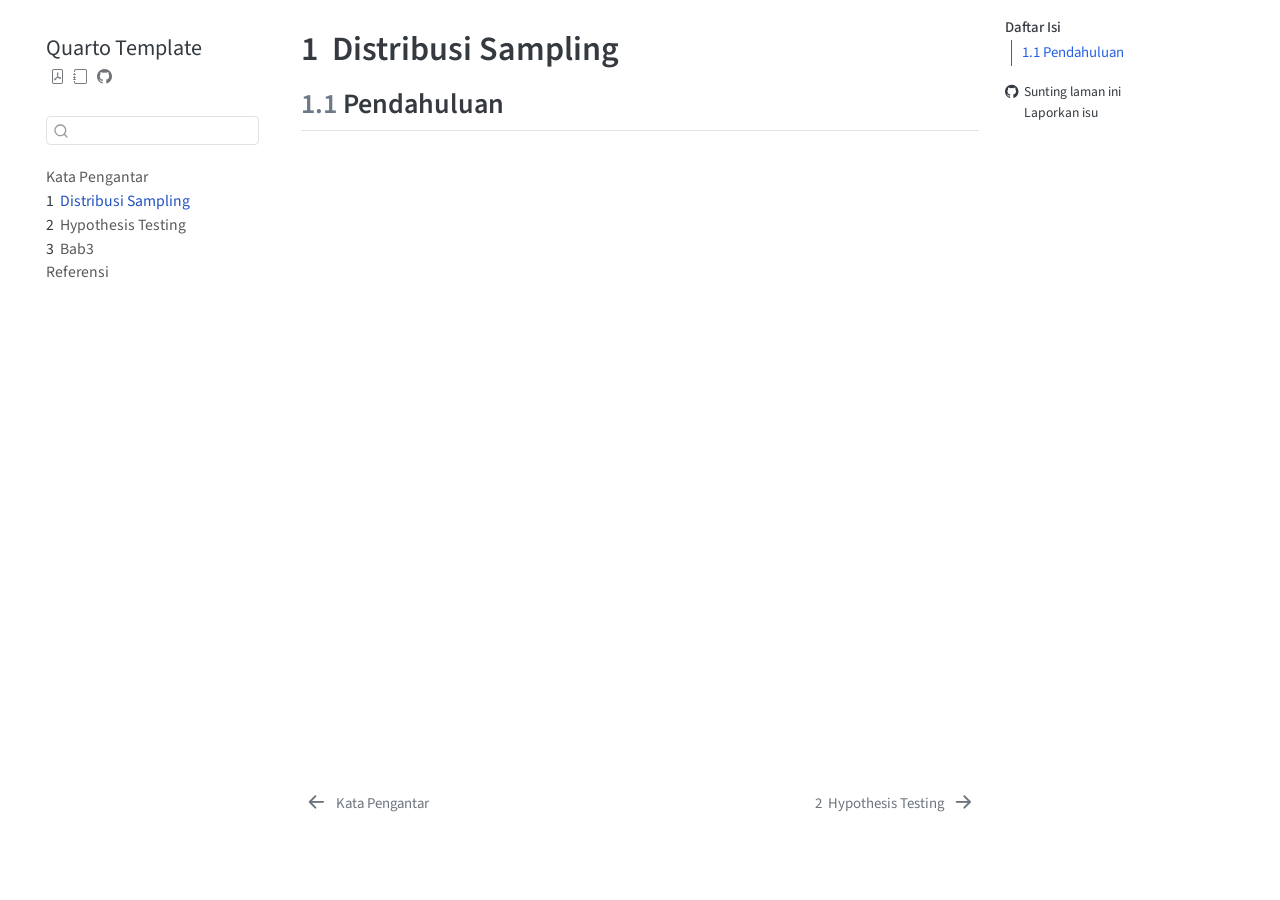
==== docs/chapters/bab-1.html @ 55f63f64 "Update book content" ====
<!DOCTYPE html>
<html xmlns="http://www.w3.org/1999/xhtml" lang="id" xml:lang="id"><head>

<meta charset="utf-8">
<meta name="generator" content="quarto-1.11.9">

<meta name="viewport" content="width=device-width, initial-scale=1.0, user-scalable=yes">

<meta name="description" content="Deskripsi singkat tentang buku">

<title>1&nbsp; Distribusi Sampling – Quarto Template</title>
<style>
/* Default styles provided by pandoc.
** See https://pandoc.org/MANUAL.html#variables-for-html for config info.
*/
span.smallcaps{font-variant: small-caps;}
div.columns{display: flex; gap: 1.5em;}
div.column{flex: auto;}
@media screen {
div.columns{gap: min(4vw, 1.5em);}
div.column{overflow-x: auto;}
}
div.hanging-indent{margin-left: 1.5em; text-indent: -1.5em;}
ul.task-list{list-style: none;}
ul.task-list li input[type="checkbox"] {
  width: 0.8em;
  margin: 0 0.8em 0.2em -1em; /* quarto-specific, see https://github.com/quarto-dev/quarto-cli/issues/4556 */ 
  vertical-align: middle;
}
</style>


<script src="../site_libs/quarto-nav/quarto-nav.js"></script>
<script src="../site_libs/quarto-nav/headroom.min.js"></script>
<script src="../site_libs/clipboard/clipboard.min.js"></script>
<script src="../site_libs/quarto-search/autocomplete.umd.js"></script>
<script src="../site_libs/quarto-search/fuse.min.js"></script>
<script src="../site_libs/quarto-search/quarto-search.js"></script>
<meta name="quarto:offset" content="../">
<link href="../chapters/bab-2.html" rel="next">
<link href="../index.html" rel="prev">
<script src="../site_libs/quarto-html/quarto.js" type="module"></script>
<script src="../site_libs/quarto-html/tabsets/tabsets.js" type="module"></script>
<script src="../site_libs/quarto-html/scrollable-regions/scrollable-regions.js" type="module"></script>
<script src="../site_libs/quarto-html/popper.min.js"></script>
<script src="../site_libs/quarto-html/tippy.umd.min.js"></script>
<script src="../site_libs/quarto-html/anchor.min.js"></script>
<link href="../site_libs/quarto-html/tippy.css" rel="stylesheet">
<link href="../site_libs/quarto-html/quarto-syntax-highlighting-63b5708e65d6cd79cd7618c58d0c21e7.css" rel="stylesheet" id="quarto-text-highlighting-styles">
<script src="../site_libs/bootstrap/bootstrap.min.js"></script>
<link href="../site_libs/bootstrap/bootstrap-icons.css" rel="stylesheet">
<link href="../site_libs/bootstrap/bootstrap-8575377b15774f46c10fa1d7752ca172.min.css" rel="stylesheet" append-hash="true" id="quarto-bootstrap" data-mode="light">
<script id="quarto-search-options" type="application/json">{
  "location": "sidebar",
  "copy-button": false,
  "collapse-after": 3,
  "panel-placement": "start",
  "type": "textbox",
  "limit": 50,
  "keyboard-shortcut": [
    "f",
    "/",
    "s"
  ],
  "show-item-context": false,
  "language": {
    "search-no-results-text": "Tidak ada hasil",
    "search-matching-documents-text": "dokumen cocok",
    "search-copy-link-title": "Salin tautan untuk mencari",
    "search-hide-matches-text": "Sembunyikan kecocokan lainnya",
    "search-more-match-text": "kecocokan lainnya di dokumen ini",
    "search-more-matches-text": "kecocokan lainnya di dokumen ini",
    "search-clear-button-title": "Hapus",
    "search-text-placeholder": "",
    "search-detached-cancel-button-title": "Batal",
    "search-submit-button-title": "Kirim",
    "search-label": "Mencari"
  }
}</script>
<style>html{ scroll-behavior: smooth; }</style>
<meta name="author" content="Bakti Siregar, M.Sc.">


<link rel="stylesheet" href="../assets/style.css">
</head>

<body class="nav-sidebar floating quarto-light"><a id="quarto-skip-link" class="visually-hidden-focusable" href="#quarto-document-content">Skip to main content</a>

<div id="quarto-search-results"></div>
  <header id="quarto-header" class="headroom fixed-top">
  <nav class="quarto-secondary-nav" aria-label="Bilah alat">
    <div class="container-fluid d-flex">
      <button type="button" class="quarto-btn-toggle btn" data-bs-toggle="collapse" role="button" data-bs-target=".quarto-sidebar-collapse-item" aria-controls="quarto-sidebar" aria-expanded="false" aria-label="Alihkan bilah sisi" onclick="if (window.quartoToggleHeadroom) { window.quartoToggleHeadroom(); }">
        <i class="bi bi-layout-text-sidebar-reverse"></i>
      </button>
        <nav class="quarto-page-breadcrumbs" aria-label="Jalur"><ol class="breadcrumb"><li class="breadcrumb-item"><a href="../chapters/bab-1.html"><span class="chapter-number">1</span>&nbsp; <span class="chapter-title">Distribusi Sampling</span></a></li></ol></nav>
        <a class="flex-grow-1" data-bs-toggle="collapse" data-bs-target=".quarto-sidebar-collapse-item" onclick="if (window.quartoToggleHeadroom) { window.quartoToggleHeadroom(); }">      
        </a>
      <button type="button" class="btn quarto-search-button" aria-label="Mencari" onclick="window.quartoOpenSearch();">
        <i class="bi bi-search"></i>
      </button>
    </div>
  </nav>
</header>
<!-- content -->
<div id="quarto-content" class="quarto-container page-columns page-rows-contents page-layout-article">
<!-- sidebar -->
  <nav id="quarto-sidebar" class="sidebar collapse collapse-horizontal quarto-sidebar-collapse-item sidebar-navigation floating overflow-auto" aria-label="Situs web">
    <div class="pt-lg-2 mt-2 text-left sidebar-header">
    <div class="sidebar-title mb-0 py-0">
      <a href="../">Quarto Template</a> 
        <div class="sidebar-tools-main tools-wide">
    <a href="../Quarto-Template.pdf" title="Pratinjau PDF" class="quarto-navigation-tool px-1" aria-label="Pratinjau PDF"><i class="bi bi-file-pdf"></i></a>
    <a href="../epub-reader.html" title="Pratinjau EPUB" class="quarto-navigation-tool px-1" aria-label="Pratinjau EPUB"><i class="bi bi-journal"></i></a>
    <a href="https://github.com/pakardata1/ebook-template-quarto.git" title="Kode Sumber" class="quarto-navigation-tool px-1" aria-label="Kode Sumber"><i class="bi bi-github"></i></a>
</div>
    </div>
      </div>
        <div class="mt-2 flex-shrink-0 align-items-center">
        <div class="sidebar-search">
        <div id="quarto-search" class="" title="Mencari"></div>
        </div>
        </div>
    <div class="sidebar-menu-container"> 
    <ul class="list-unstyled mt-1">
        <li class="sidebar-item">
  <div class="sidebar-item-container"> 
  <a href="../index.html" class="sidebar-item-text sidebar-link">
 <span class="menu-text">Kata Pengantar</span></a>
  </div>
</li>
        <li class="sidebar-item">
  <div class="sidebar-item-container"> 
  <a href="../chapters/bab-1.html" class="sidebar-item-text sidebar-link active">
 <span class="menu-text"><span class="chapter-number">1</span>&nbsp; <span class="chapter-title">Distribusi Sampling</span></span></a>
  </div>
</li>
        <li class="sidebar-item">
  <div class="sidebar-item-container"> 
  <a href="../chapters/bab-2.html" class="sidebar-item-text sidebar-link">
 <span class="menu-text"><span class="chapter-number">2</span>&nbsp; <span class="chapter-title">Hypothesis Testing</span></span></a>
  </div>
</li>
        <li class="sidebar-item">
  <div class="sidebar-item-container"> 
  <a href="../chapters/bab-3.html" class="sidebar-item-text sidebar-link">
 <span class="menu-text"><span class="chapter-number">3</span>&nbsp; <span class="chapter-title">Bab3</span></span></a>
  </div>
</li>
        <li class="sidebar-item">
  <div class="sidebar-item-container"> 
  <a href="../references/referensi.html" class="sidebar-item-text sidebar-link">
 <span class="menu-text">Referensi</span></a>
  </div>
</li>
    </ul>
    </div>
</nav>
<div id="quarto-sidebar-glass" class="quarto-sidebar-collapse-item" data-bs-toggle="collapse" data-bs-target=".quarto-sidebar-collapse-item"></div>
<!-- margin-sidebar -->
    <div id="quarto-margin-sidebar" class="sidebar margin-sidebar">
        <nav id="TOC" role="doc-toc" aria-labelledby="toc-title" class="toc-active">
    <h2 id="toc-title">Daftar Isi</h2>
   
  <ul>
  <li><a href="#pendahuluan" id="toc-pendahuluan" class="nav-link active" data-scroll-target="#pendahuluan"><span class="header-section-number">1.1</span> Pendahuluan</a></li>
  </ul>
<div class="toc-actions"><ul><li><a href="https://github.com/pakardata1/ebook-template-quarto.git/edit/main/chapters/bab-1.qmd" class="toc-action"><i class="bi bi-github"></i>Sunting laman ini</a></li><li><a href="https://github.com/pakardata1/ebook-template-quarto.git/issues/new" class="toc-action"><i class="bi empty"></i>Laporkan isu</a></li></ul></div></nav>
    </div>
<!-- main -->
<main class="content" id="quarto-document-content" tabindex="-1">

<header id="title-block-header" class="quarto-title-block default">
<div class="quarto-title">
<h1 class="title"><span class="chapter-number">1</span>&nbsp; <span class="chapter-title">Distribusi Sampling</span></h1>
</div>



<div class="quarto-title-meta">

    
  
    
  </div>
  


</header>


<section id="pendahuluan" class="level2" data-number="1.1">
<h2 data-number="1.1" class="anchored" data-anchor-id="pendahuluan"><span class="header-section-number">1.1</span> Pendahuluan</h2>


</section>

</main> <!-- /main -->
<script>

document.querySelectorAll('a[href^="http://"], a[href^="https://"]').forEach((link) => {

  if (link.classList.contains("quarto-navigation-tool")) {

    return;

  }



  window.tippy(link, {

    content: link.href,

    placement: "top",

    maxWidth: 480,

  });

});

</script>

<script id="quarto-html-after-body" type="application/javascript">
  window.document.addEventListener("DOMContentLoaded", function (event) {
    const icon = "";
    const anchorJS = new window.AnchorJS();
    anchorJS.options = {
      placement: 'right',
      icon: icon
    };
    anchorJS.add('.anchored');
    const isCodeAnnotation = (el) => {
      for (const clz of el.classList) {
        if (clz.startsWith('code-annotation-')) {                     
          return true;
        }
      }
      return false;
    }
    const onCopySuccess = function(e) {
      // button target
      const button = e.trigger;
      // don't keep focus
      button.blur();
      // flash "checked"
      button.classList.add('code-copy-button-checked');
      var currentTitle = button.getAttribute("title");
      button.setAttribute("title", "Disalin!");
      let tooltip;
      if (window.bootstrap) {
        button.setAttribute("data-bs-toggle", "tooltip");
        button.setAttribute("data-bs-placement", "left");
        button.setAttribute("data-bs-title", "Disalin!");
        tooltip = new bootstrap.Tooltip(button, 
          { trigger: "manual", 
            customClass: "code-copy-button-tooltip",
            offset: [0, -8]});
        tooltip.show();    
      }
      setTimeout(function() {
        if (tooltip) {
          tooltip.hide();
          button.removeAttribute("data-bs-title");
          button.removeAttribute("data-bs-toggle");
          button.removeAttribute("data-bs-placement");
        }
        button.setAttribute("title", currentTitle);
        button.classList.remove('code-copy-button-checked');
      }, 1000);
      // clear code selection
      e.clearSelection();
    }
    const getTextToCopy = function(trigger) {
      const outerScaffold = trigger.parentElement.cloneNode(true);
      const codeEl = outerScaffold.querySelector('code');
      for (const childEl of codeEl.children) {
        if (isCodeAnnotation(childEl)) {
          childEl.remove();
        }
      }
      return codeEl.innerText;
    }
    const clipboard = new window.ClipboardJS('.code-copy-button:not([data-in-quarto-modal])', {
      text: getTextToCopy
    });
    clipboard.on('success', onCopySuccess);
    if (window.document.getElementById('quarto-embedded-source-code-modal')) {
      const clipboardModal = new window.ClipboardJS('.code-copy-button[data-in-quarto-modal]', {
        text: getTextToCopy,
        container: window.document.getElementById('quarto-embedded-source-code-modal')
      });
      clipboardModal.on('success', onCopySuccess);
    }
      var localhostRegex = new RegExp(/^(?:http|https):\/\/localhost\:?[0-9]*\//);
      var mailtoRegex = new RegExp(/^mailto:/);
        var filterRegex = new RegExp('/' + window.location.host + '/');
      const newWindowLabel = "(opens in a new tab)";
      const newWindowNoteId = "quarto-ext-newwindow-label";
      // Links reference one hidden label through aria-describedby, so the
      // announcement never changes their accessible name.
      var describeNewWindow = (link) => {
        if (!window.document.getElementById(newWindowNoteId)) {
          var newWindowNote = window.document.createElement("span");
          newWindowNote.id = newWindowNoteId;
          newWindowNote.hidden = true;
          newWindowNote.textContent = newWindowLabel;
          window.document.body.appendChild(newWindowNote);
        }
        var describedBy = (link.getAttribute("aria-describedby") || "").split(/\s+/).filter(Boolean);
        if (!describedBy.includes(newWindowNoteId)) {
          describedBy.push(newWindowNoteId);
          link.setAttribute("aria-describedby", describedBy.join(" "));
        }
      }
      var isInternal = (href) => {
          return filterRegex.test(href) || localhostRegex.test(href) || mailtoRegex.test(href);
      }
      // Inspect non-navigation links and adorn them if external
      window.quartoDecorateExternalLinks = function (root) {
     var links = (root || window.document).querySelectorAll('a[href]:not(.nav-link):not(.navbar-brand):not(.toc-action):not(.sidebar-link):not(.sidebar-item-toggle):not(.pagination-link):not(.no-external):not([aria-hidden]):not(.dropdown-item):not(.quarto-navigation-tool):not(.about-link)');
      for (var i=0; i<links.length; i++) {
        const link = links[i];
        if (!isInternal(link.href)) {
          // undo the damage that might have been done by quarto-nav.js in the case of
          // links that we want to consider external
          if (link.dataset.originalHref !== undefined) {
            link.href = link.dataset.originalHref;
          }
            // target, if specified
            link.setAttribute("target", "_blank");
            if (link.getAttribute("rel") === null) {
              link.setAttribute("rel", "noopener");
            }
            describeNewWindow(link);
          if (!link.classList.contains('no-external-icon')) {
          }
        }
      }
      };
      window.quartoDecorateExternalLinks(window.document);
    // Esc closes the popup (WCAG 1.4.13) and focus leaving both trigger and
    // popup closes it (WCAG 2.4.11); tippy handles neither for interactive popups.
    const hideOnEscAndFocusOut = {
      name: 'hideOnEscAndFocusOut',
      defaultValue: true,
      fn(instance) {
        const dismiss = () => {
          // A show scheduled by the trigger delay would otherwise reopen it
          instance.clearDelayTimeouts();
          instance.hide();
        };
        const onKeyDown = (event) => {
          if (event.key !== 'Escape') {
            return;
          }
          // Keep Esc from also reaching page handlers (e.g. reveal.js overview),
          // except an open reveal.js slide menu, which Esc should close too.
          // The menu handles keys only when its keyboard option is on.
          const menuHandlesEsc = window.Reveal?.getPlugin?.('menu')?.isOpen() &&
            window.Reveal.getConfig().menu?.keyboard !== false;
          if (!menuHandlesEsc) {
            event.stopPropagation();
          }
          if (instance.popper.contains(window.document.activeElement)) {
            // Disabled while refocusing so the focus trigger does not reopen it
            instance.disable();
            instance.reference.focus();
            instance.enable();
          }
          dismiss();
        };
        const onFocusOut = (event) => {
          const target = event.relatedTarget;
          if (target && !instance.reference.contains(target) &&
              !instance.popper.contains(target)) {
            dismiss();
          }
        };
        // On the trigger too: a click trigger (code-annotations: select) has no
        // blur handling. Attached for the instance's lifetime so leaving the
        // trigger also cancels a show still pending on the trigger delay.
        instance.reference.addEventListener('focusout', onFocusOut);
        return {
          onShow() {
            window.document.addEventListener('keydown', onKeyDown, true);
            instance.popper.addEventListener('focusout', onFocusOut);
          },
          onHide() {
            window.document.removeEventListener('keydown', onKeyDown, true);
            instance.popper.removeEventListener('focusout', onFocusOut);
          },
          onDestroy() {
            instance.reference.removeEventListener('focusout', onFocusOut);
          },
        };
      },
    };
    function tippyHover(el, contentFn, onTriggerFn, onUntriggerFn) {
      const config = {
        allowHTML: true,
        maxWidth: 500,
        delay: 100,
        arrow: false,
        appendTo: function(el) {
            return el.parentElement;
        },
        interactive: true,
        interactiveBorder: 10,
        theme: 'quarto',
        placement: 'bottom-start',
        plugins: [hideOnEscAndFocusOut],
      };
      if (contentFn) {
        config.content = contentFn;
      }
      if (onTriggerFn) {
        config.onTrigger = onTriggerFn;
      }
      if (onUntriggerFn) {
        config.onUntrigger = onUntriggerFn;
      }
      window.tippy(el, config); 
    }
    const noterefs = window.document.querySelectorAll('a[role="doc-noteref"]');
    for (var i=0; i<noterefs.length; i++) {
      const ref = noterefs[i];
      tippyHover(ref, function() {
        // use id or data attribute instead here
        let href = ref.getAttribute('data-footnote-href') || ref.getAttribute('href');
        try { href = new URL(href).hash; } catch {}
        const id = href.replace(/^#\/?/, "");
        const note = window.document.getElementById(id);
        if (note) {
          return note.innerHTML;
        } else {
          return "";
        }
      });
    }
    const xrefs = window.document.querySelectorAll('a.quarto-xref');
    const processXRef = (id, note) => {
      // Strip column container classes
      const stripColumnClz = (el) => {
        el.classList.remove("page-full", "page-columns");
        if (el.children) {
          for (const child of el.children) {
            stripColumnClz(child);
          }
        }
      }
      stripColumnClz(note)
      if (id === null || id.startsWith('sec-')) {
        // Special case sections, only their first couple elements
        const container = document.createElement("div");
        if (note.children && note.children.length > 2) {
          container.appendChild(note.children[0].cloneNode(true));
          for (let i = 1; i < note.children.length; i++) {
            const child = note.children[i];
            if (child.tagName === "P" && child.innerText === "") {
              continue;
            } else {
              container.appendChild(child.cloneNode(true));
              break;
            }
          }
          if (window.Quarto?.typesetMath) {
            window.Quarto.typesetMath(container);
          }
          return container.innerHTML
        } else {
          if (window.Quarto?.typesetMath) {
            window.Quarto.typesetMath(note);
          }
          return note.innerHTML;
        }
      } else {
        // Remove any anchor links if they are present
        const anchorLink = note.querySelector('a.anchorjs-link');
        if (anchorLink) {
          anchorLink.remove();
        }
        if (window.Quarto?.typesetMath) {
          window.Quarto.typesetMath(note);
        }
        if (note.classList.contains("callout")) {
          return note.outerHTML;
        } else {
          return note.innerHTML;
        }
      }
    }
    for (var i=0; i<xrefs.length; i++) {
      const xref = xrefs[i];
      tippyHover(xref, undefined, function(instance) {
        instance.disable();
        let url = xref.getAttribute('href');
        let hash = undefined; 
        if (url.startsWith('#')) {
          hash = url;
        } else {
          try { hash = new URL(url).hash; } catch {}
        }
        if (hash) {
          const id = hash.replace(/^#\/?/, "");
          const note = window.document.getElementById(id);
          if (note !== null) {
            try {
              const html = processXRef(id, note.cloneNode(true));
              instance.setContent(html);
            } finally {
              instance.enable();
              instance.show();
            }
          } else {
            // See if we can fetch this
            fetch(url.split('#')[0])
            .then(res => res.text())
            .then(html => {
              const parser = new DOMParser();
              const htmlDoc = parser.parseFromString(html, "text/html");
              const note = htmlDoc.getElementById(id);
              if (note !== null) {
                const html = processXRef(id, note);
                instance.setContent(html);
              } 
            }).finally(() => {
              instance.enable();
              instance.show();
            });
          }
        } else {
          // See if we can fetch a full url (with no hash to target)
          // This is a special case and we should probably do some content thinning / targeting
          fetch(url)
          .then(res => res.text())
          .then(html => {
            const parser = new DOMParser();
            const htmlDoc = parser.parseFromString(html, "text/html");
            const note = htmlDoc.querySelector('main.content');
            if (note !== null) {
              // This should only happen for chapter cross references
              // (since there is no id in the URL)
              // remove the first header
              if (note.children.length > 0 && note.children[0].tagName === "HEADER") {
                note.children[0].remove();
              }
              const html = processXRef(null, note);
              instance.setContent(html);
            } 
          }).finally(() => {
            instance.enable();
            instance.show();
          });
        }
      }, function(instance) {
      });
    }
        let selectedAnnoteEl;
        const selectorForAnnotation = ( cell, annotation) => {
          let cellAttr = 'data-code-cell="' + cell + '"';
          let lineAttr = 'data-code-annotation="' +  annotation + '"';
          const selector = 'span[' + cellAttr + '][' + lineAttr + ']';
          return selector;
        }
        const selectCodeLines = (annoteEl) => {
          const doc = window.document;
          const targetCell = annoteEl.getAttribute("data-target-cell");
          const targetAnnotation = annoteEl.getAttribute("data-target-annotation");
          const annoteSpan = window.document.querySelector(selectorForAnnotation(targetCell, targetAnnotation));
          const lines = annoteSpan.getAttribute("data-code-lines").split(",");
          const lineIds = lines.map((line) => {
            return targetCell + "-" + line;
          })
          // Each band is positioned against its own containing block, which is
          // not the offsetParent of the lines, so place it from client rects.
          const placeBand = (band, firstEl, lastEl, codeBlock) => {
            const container = band.offsetParent;
            if (container === null) {
              return;
            }
            const containerRect = container.getBoundingClientRect();
            // Reveal.js scales slides with a transform, so convert client
            // pixels back to the CSS pixels of the container.
            const scale = containerRect.height / container.offsetHeight || 1;
            const firstRect = firstEl.getBoundingClientRect();
            const lastRect = lastEl.getBoundingClientRect();
            const top = (firstRect.top - containerRect.top) / scale - container.clientTop + container.scrollTop;
            const height = (lastRect.bottom - firstRect.top) / scale;
            band.style.top = top - 2 + "px";
            band.style.height = height + 4 + "px";
            if (codeBlock) {
              // Without the copy button wrapper, the containing block is wider
              // than the code block, so span the code block explicitly.
              const blockRect = codeBlock.getBoundingClientRect();
              band.style.left = (blockRect.left - containerRect.left) / scale - container.clientLeft + container.scrollLeft + "px";
              band.style.width = blockRect.width / scale + "px";
            }
          };
          if (lineIds.length > 0) {
            const el = window.document.getElementById(lineIds[0]);
            const lastEl = window.document.getElementById(lineIds[lineIds.length - 1]);
            const parent = el.parentElement.parentElement;
            // cook up a div (if necessary) and position it
            let div = window.document.getElementById("code-annotation-line-highlight");
            if (div === null) {
              div = window.document.createElement("div");
              div.setAttribute("id", "code-annotation-line-highlight");
              div.style.position = 'absolute';
              parent.appendChild(div);
            }
            placeBand(div, el, lastEl, parent.closest("div.sourceCode") || parent);
            let gutterDiv = window.document.getElementById("code-annotation-line-highlight-gutter");
            if (gutterDiv === null) {
              gutterDiv = window.document.createElement("div");
              gutterDiv.setAttribute("id", "code-annotation-line-highlight-gutter");
              gutterDiv.style.position = 'absolute';
              const codeCell = window.document.getElementById(targetCell);
              const gutter = codeCell.querySelector('.code-annotation-gutter');
              gutter.appendChild(gutterDiv);
            }
            placeBand(gutterDiv, el, lastEl);
            selectedAnnoteEl = annoteEl;
          }
        };
        const unselectCodeLines = () => {
          const elementsIds = ["code-annotation-line-highlight", "code-annotation-line-highlight-gutter"];
          elementsIds.forEach((elId) => {
            const div = window.document.getElementById(elId);
            if (div) {
              div.remove();
            }
          });
          selectedAnnoteEl = undefined;
        };
          // Handle positioning of the toggle
      window.addEventListener(
        "resize",
        throttle(() => {
          elRect = undefined;
          if (selectedAnnoteEl) {
            selectCodeLines(selectedAnnoteEl);
          }
        }, 10)
      );
      function throttle(fn, ms) {
      let throttle = false;
      let timer;
        return (...args) => {
          if(!throttle) { // first call gets through
              fn.apply(this, args);
              throttle = true;
          } else { // all the others get throttled
              if(timer) clearTimeout(timer); // cancel #2
              timer = setTimeout(() => {
                fn.apply(this, args);
                timer = throttle = false;
              }, ms);
          }
        };
      }
        // Attach click handler to the DT
        const annoteDls = window.document.querySelectorAll('dt[data-target-cell]');
        for (const annoteDlNode of annoteDls) {
          annoteDlNode.addEventListener('click', (event) => {
            const clickedEl = event.target;
            if (clickedEl !== selectedAnnoteEl) {
              unselectCodeLines();
              const activeEl = window.document.querySelector('dt[data-target-cell].code-annotation-active');
              if (activeEl) {
                activeEl.classList.remove('code-annotation-active');
              }
              selectCodeLines(clickedEl);
              clickedEl.classList.add('code-annotation-active');
            } else {
              // Unselect the line
              unselectCodeLines();
              clickedEl.classList.remove('code-annotation-active');
            }
          });
        }
    const findCites = (el) => {
      const parentEl = el.parentElement;
      if (parentEl) {
        const cites = parentEl.dataset.cites;
        if (cites) {
          return {
            el,
            cites: cites.split(' ')
          };
        } else {
          return findCites(el.parentElement)
        }
      } else {
        return undefined;
      }
    };
    var bibliorefs = window.document.querySelectorAll('a[role="doc-biblioref"]');
    for (var i=0; i<bibliorefs.length; i++) {
      const ref = bibliorefs[i];
      const citeInfo = findCites(ref);
      if (citeInfo) {
        tippyHover(citeInfo.el, function() {
          var popup = window.document.createElement('div');
          citeInfo.cites.forEach(function(cite) {
            var citeDiv = window.document.createElement('div');
            citeDiv.classList.add('hanging-indent');
            citeDiv.classList.add('csl-entry');
            var biblioDiv = window.document.getElementById('ref-' + cite);
            if (biblioDiv) {
              citeDiv.innerHTML = biblioDiv.innerHTML;
            }
            popup.appendChild(citeDiv);
          });
          return popup.innerHTML;
        });
      }
    }
  });
  </script>
  <script type="application/javascript">
  window.quartoScrollableRegionsLabels = {"code":"Kode yang dapat digulir","output":"Keluaran yang dapat digulir"};
  </script>
<nav class="page-navigation" aria-label="Halaman">
  <div class="nav-page nav-page-previous">
      <a href="../index.html" class="pagination-link" aria-label="Kata Pengantar">
        <i class="bi bi-arrow-left-short"></i> <span class="nav-page-text">Kata Pengantar</span>
      </a>          
  </div>
  <div class="nav-page nav-page-next">
      <a href="../chapters/bab-2.html" class="pagination-link" aria-label="Hypothesis Testing">
        <span class="nav-page-text"><span class="chapter-number">2</span>&nbsp; <span class="chapter-title">Hypothesis Testing</span></span> <i class="bi bi-arrow-right-short"></i>
      </a>
  </div>
</nav>
</div> <!-- /content -->




<footer class="footer"><div class="nav-footer"><div class="nav-footer-center"><div class="toc-actions d-sm-block d-md-none"><ul><li><a href="https://github.com/pakardata1/ebook-template-quarto.git/edit/main/chapters/bab-1.qmd" class="toc-action"><i class="bi bi-github"></i>Sunting laman ini</a></li><li><a href="https://github.com/pakardata1/ebook-template-quarto.git/issues/new" class="toc-action"><i class="bi empty"></i>Laporkan isu</a></li></ul></div></div></div></footer><script src="../site_libs/quarto-html/zenscroll-min.js"></script>
</body></html>
---- docs/site_libs/quarto-html/quarto-syntax-highlighting-63b5708e65d6cd79cd7618c58d0c21e7.css ----
/* quarto syntax highlight colors */
:root {
  --quarto-hl-ot-color: #003B4F;
  --quarto-hl-at-color: #657422;
  --quarto-hl-ss-color: #20794D;
  --quarto-hl-an-color: #5E5E5E;
  --quarto-hl-fu-color: #4758AB;
  --quarto-hl-st-color: #20794D;
  --quarto-hl-cf-color: #003B4F;
  --quarto-hl-op-color: #5E5E5E;
  --quarto-hl-er-color: #AD0000;
  --quarto-hl-bn-color: #AD0000;
  --quarto-hl-al-color: #AD0000;
  --quarto-hl-va-color: #111111;
  --quarto-hl-bu-color: inherit;
  --quarto-hl-ex-color: inherit;
  --quarto-hl-pp-color: #AD0000;
  --quarto-hl-in-color: #5E5E5E;
  --quarto-hl-vs-color: #20794D;
  --quarto-hl-wa-color: #5E5E5E;
  --quarto-hl-do-color: #5E5E5E;
  --quarto-hl-im-color: #00769E;
  --quarto-hl-ch-color: #20794D;
  --quarto-hl-dt-color: #AD0000;
  --quarto-hl-fl-color: #AD0000;
  --quarto-hl-co-color: #5E5E5E;
  --quarto-hl-cv-color: #5E5E5E;
  --quarto-hl-cn-color: #8f5902;
  --quarto-hl-sc-color: #5E5E5E;
  --quarto-hl-dv-color: #AD0000;
  --quarto-hl-kw-color: #003B4F;
}

/* other quarto variables */
:root {
  --quarto-font-monospace: SFMono-Regular, Menlo, Monaco, Consolas, "Liberation Mono", "Courier New", monospace;
}

/* syntax highlight based on Pandoc's rules */
pre > code.sourceCode > span {
  color: #003B4F;
}

code.sourceCode > span {
  color: #003B4F;
}

div.sourceCode,
div.sourceCode pre.sourceCode {
  color: #003B4F;
}

/* Normal */
code span {
  color: #003B4F;
}

/* Alert */
code span.al {
  color: #AD0000;
  font-style: inherit;
}

/* Annotation */
code span.an {
  color: #5E5E5E;
  font-style: inherit;
}

/* Attribute */
code span.at {
  color: #657422;
  font-style: inherit;
}

/* BaseN */
code span.bn {
  color: #AD0000;
  font-style: inherit;
}

/* BuiltIn */
code span.bu {
  font-style: inherit;
}

/* ControlFlow */
code span.cf {
  color: #003B4F;
  font-weight: bold;
  font-style: inherit;
}

/* Char */
code span.ch {
  color: #20794D;
  font-style: inherit;
}

/* Constant */
code span.cn {
  color: #8f5902;
  font-style: inherit;
}

/* Comment */
code span.co {
  color: #5E5E5E;
  font-style: inherit;
}

/* CommentVar */
code span.cv {
  color: #5E5E5E;
  font-style: italic;
}

/* Documentation */
code span.do {
  color: #5E5E5E;
  font-style: italic;
}

/* DataType */
code span.dt {
  color: #AD0000;
  font-style: inherit;
}

/* DecVal */
code span.dv {
  color: #AD0000;
  font-style: inherit;
}

/* Error */
code span.er {
  color: #AD0000;
  font-style: inherit;
}

/* Extension */
code span.ex {
  font-style: inherit;
}

/* Float */
code span.fl {
  color: #AD0000;
  font-style: inherit;
}

/* Function */
code span.fu {
  color: #4758AB;
  font-style: inherit;
}

/* Import */
code span.im {
  color: #00769E;
  font-style: inherit;
}

/* Information */
code span.in {
  color: #5E5E5E;
  font-style: inherit;
}

/* Keyword */
code span.kw {
  color: #003B4F;
  font-weight: bold;
  font-style: inherit;
}

/* Operator */
code span.op {
  color: #5E5E5E;
  font-style: inherit;
}

/* Other */
code span.ot {
  color: #003B4F;
  font-style: inherit;
}

/* Preprocessor */
code span.pp {
  color: #AD0000;
  font-style: inherit;
}

/* SpecialChar */
code span.sc {
  color: #5E5E5E;
  font-style: inherit;
}

/* SpecialString */
code span.ss {
  color: #20794D;
  font-style: inherit;
}

/* String */
code span.st {
  color: #20794D;
  font-style: inherit;
}

/* Variable */
code span.va {
  color: #111111;
  font-style: inherit;
}

/* VerbatimString */
code span.vs {
  color: #20794D;
  font-style: inherit;
}

/* Warning */
code span.wa {
  color: #5E5E5E;
  font-style: italic;
}

.prevent-inlining {
  content: "</";
}

/*# sourceMappingURL=054cc16b9e9817627be6994582d2ffb5.css.map */
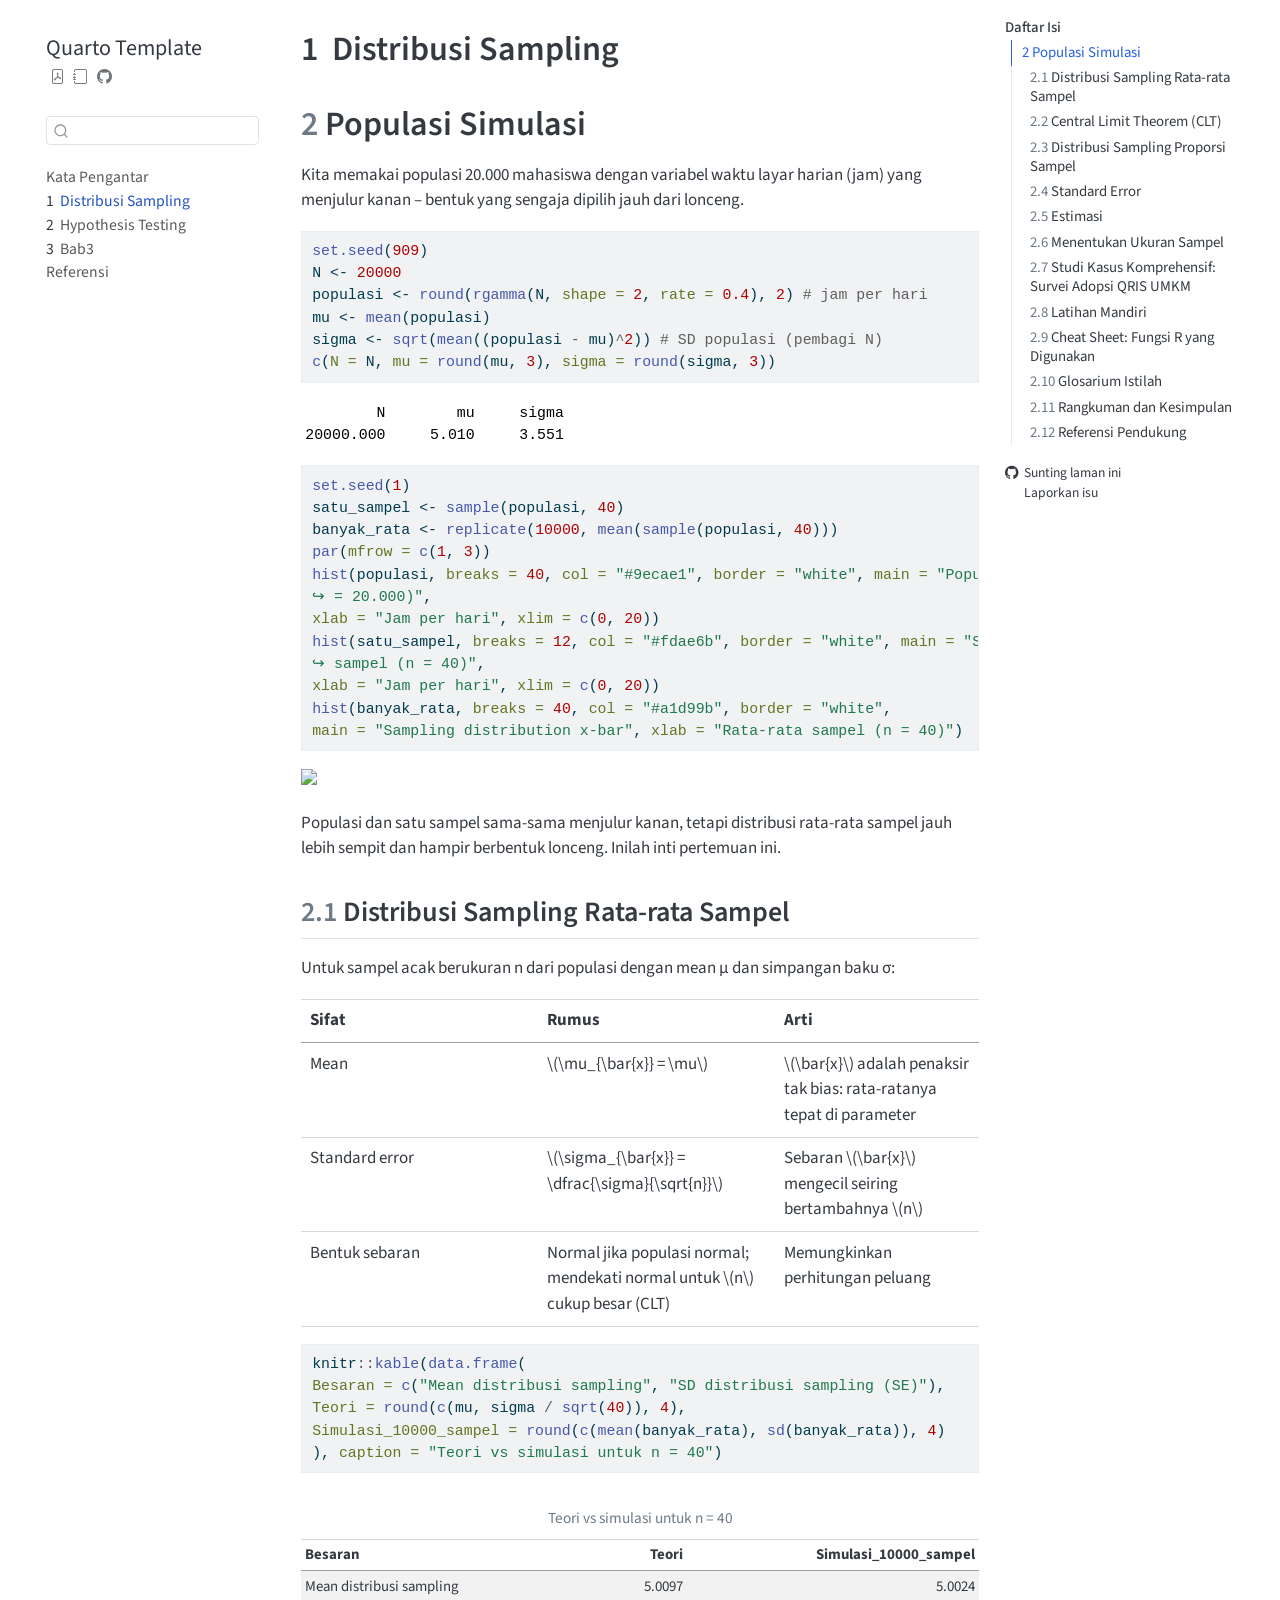
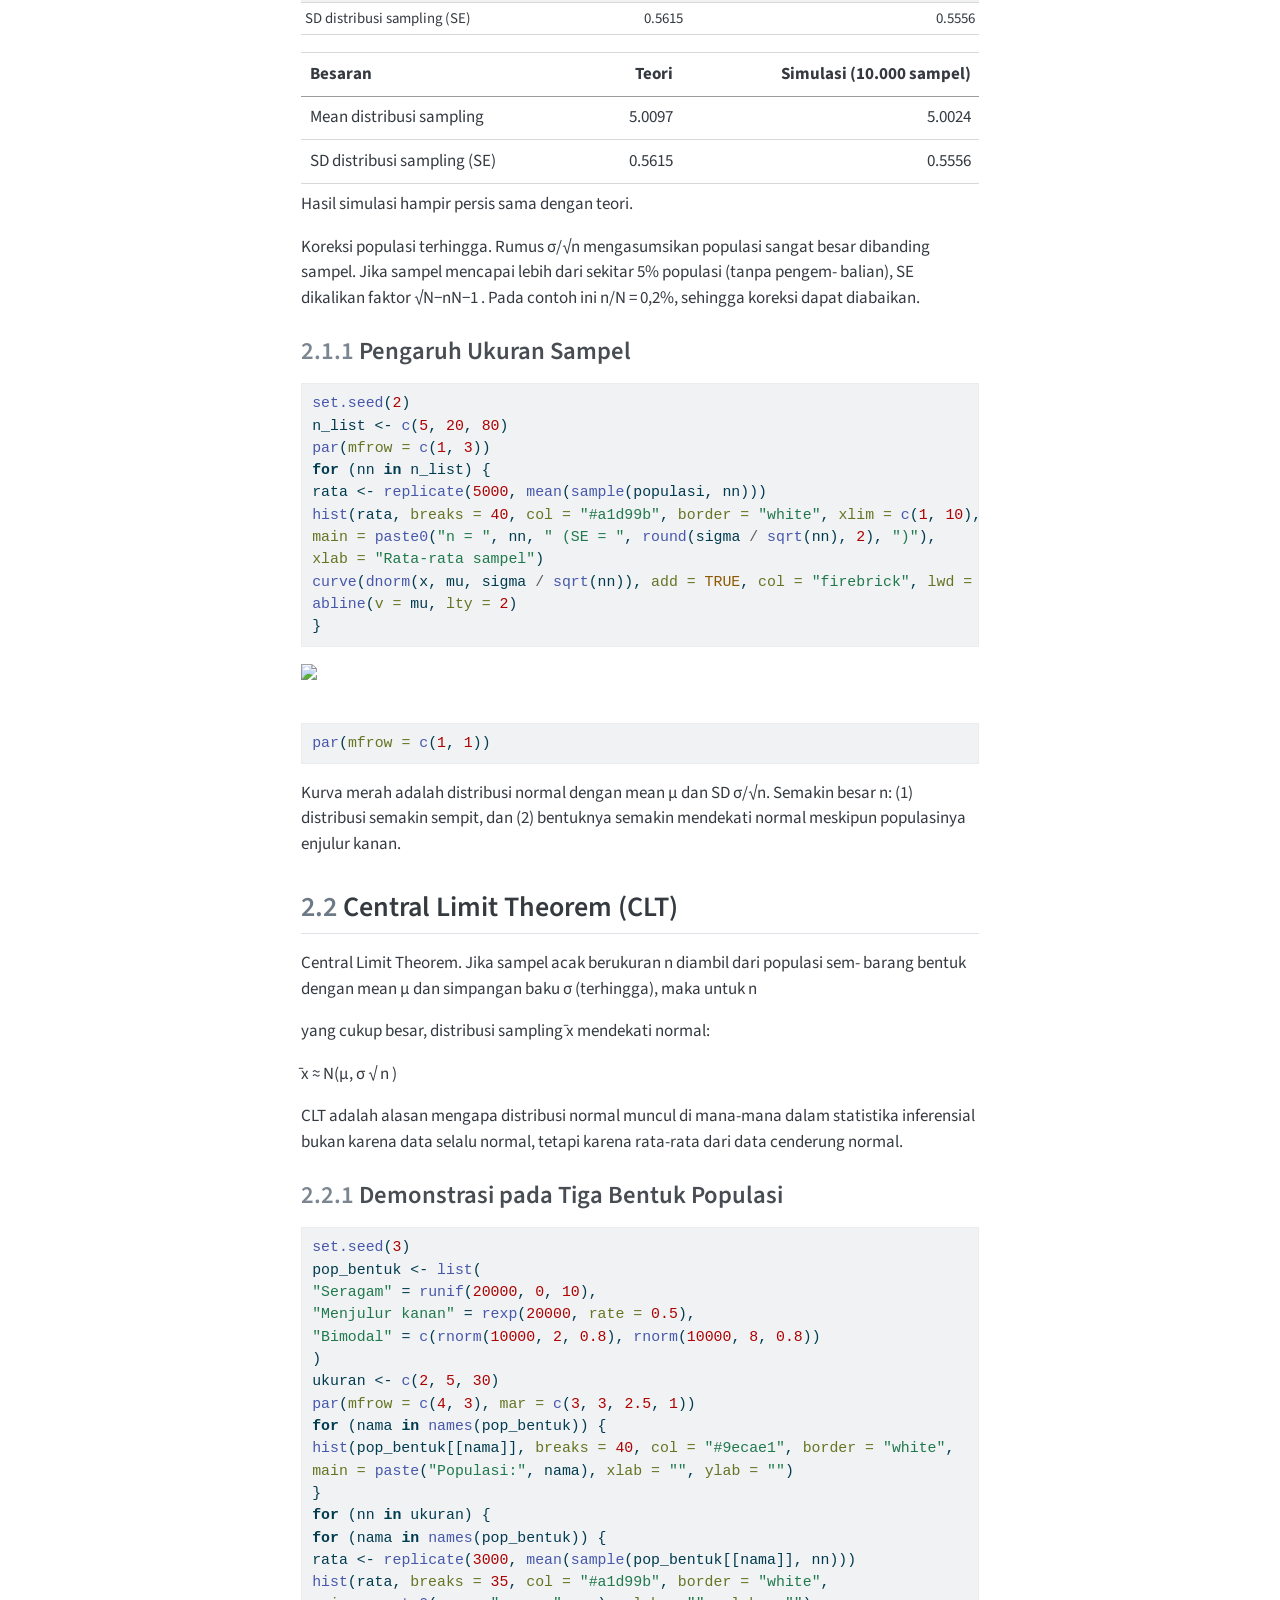
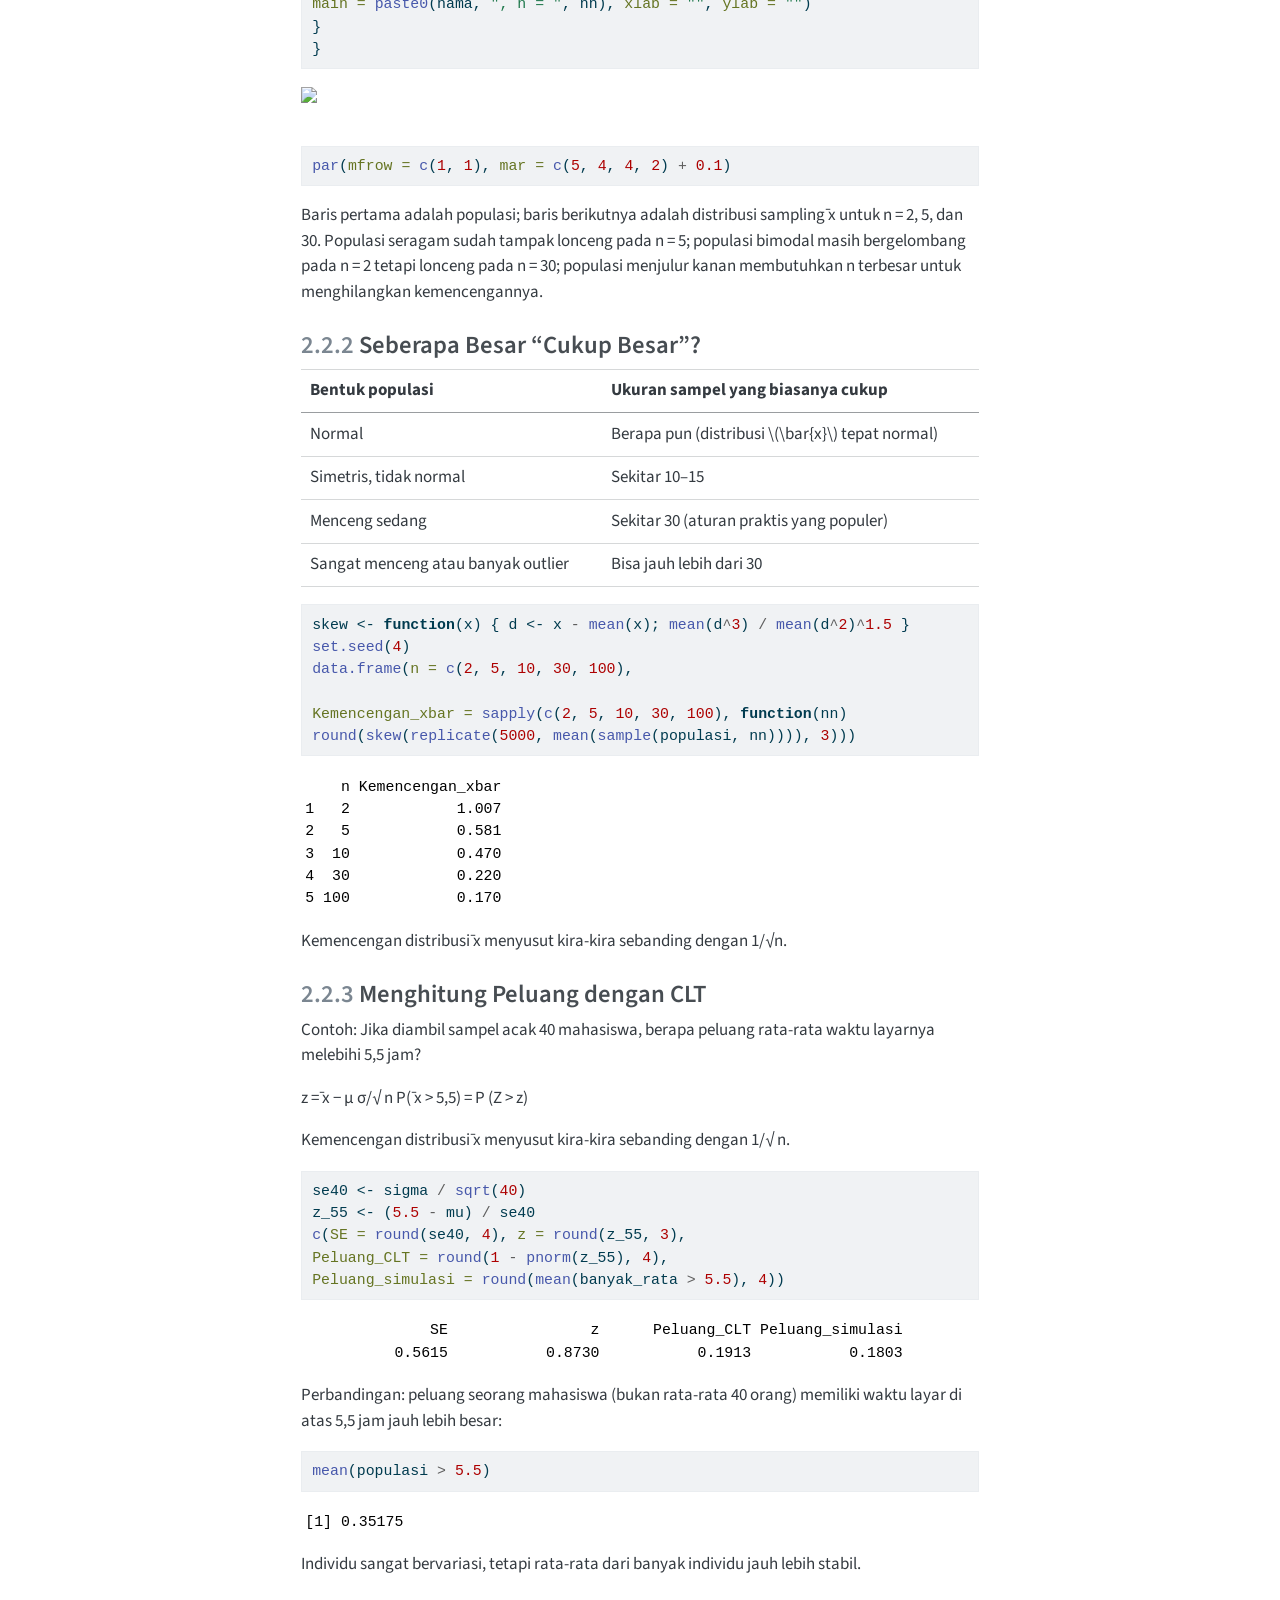
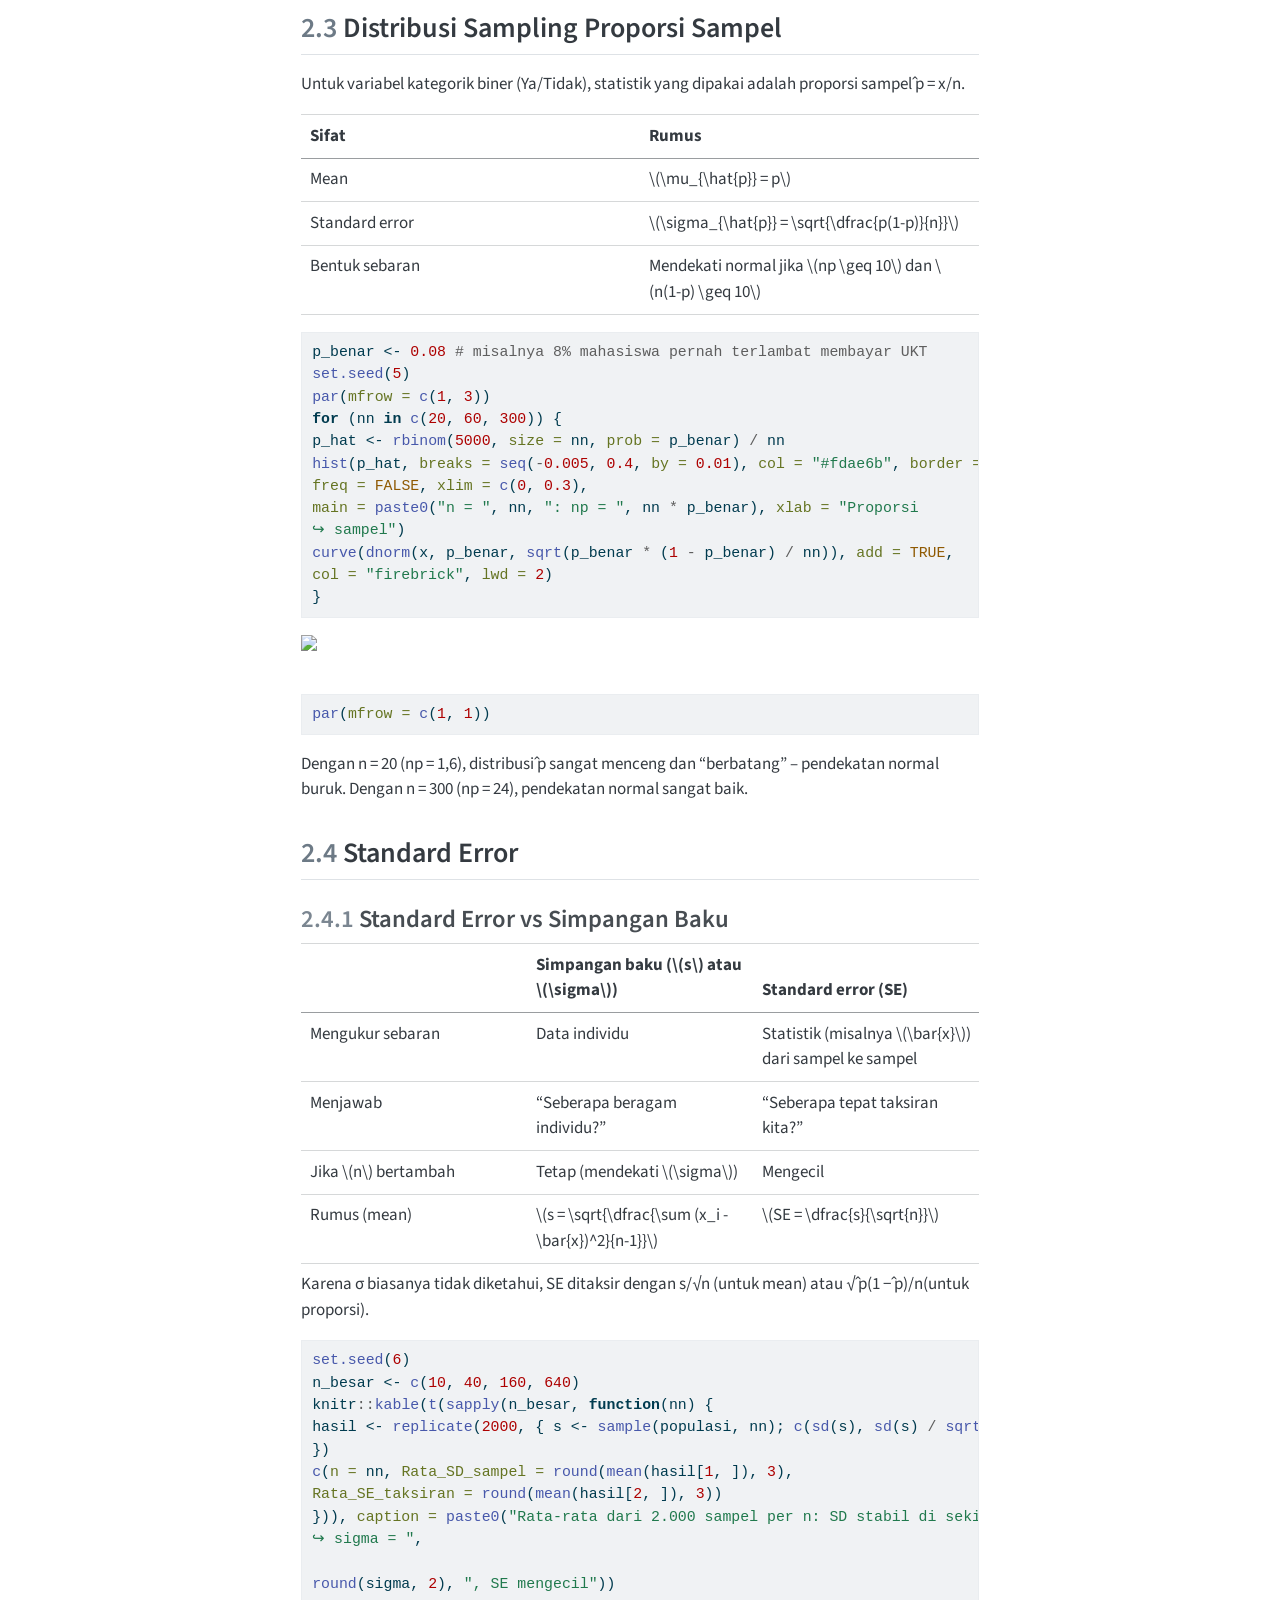
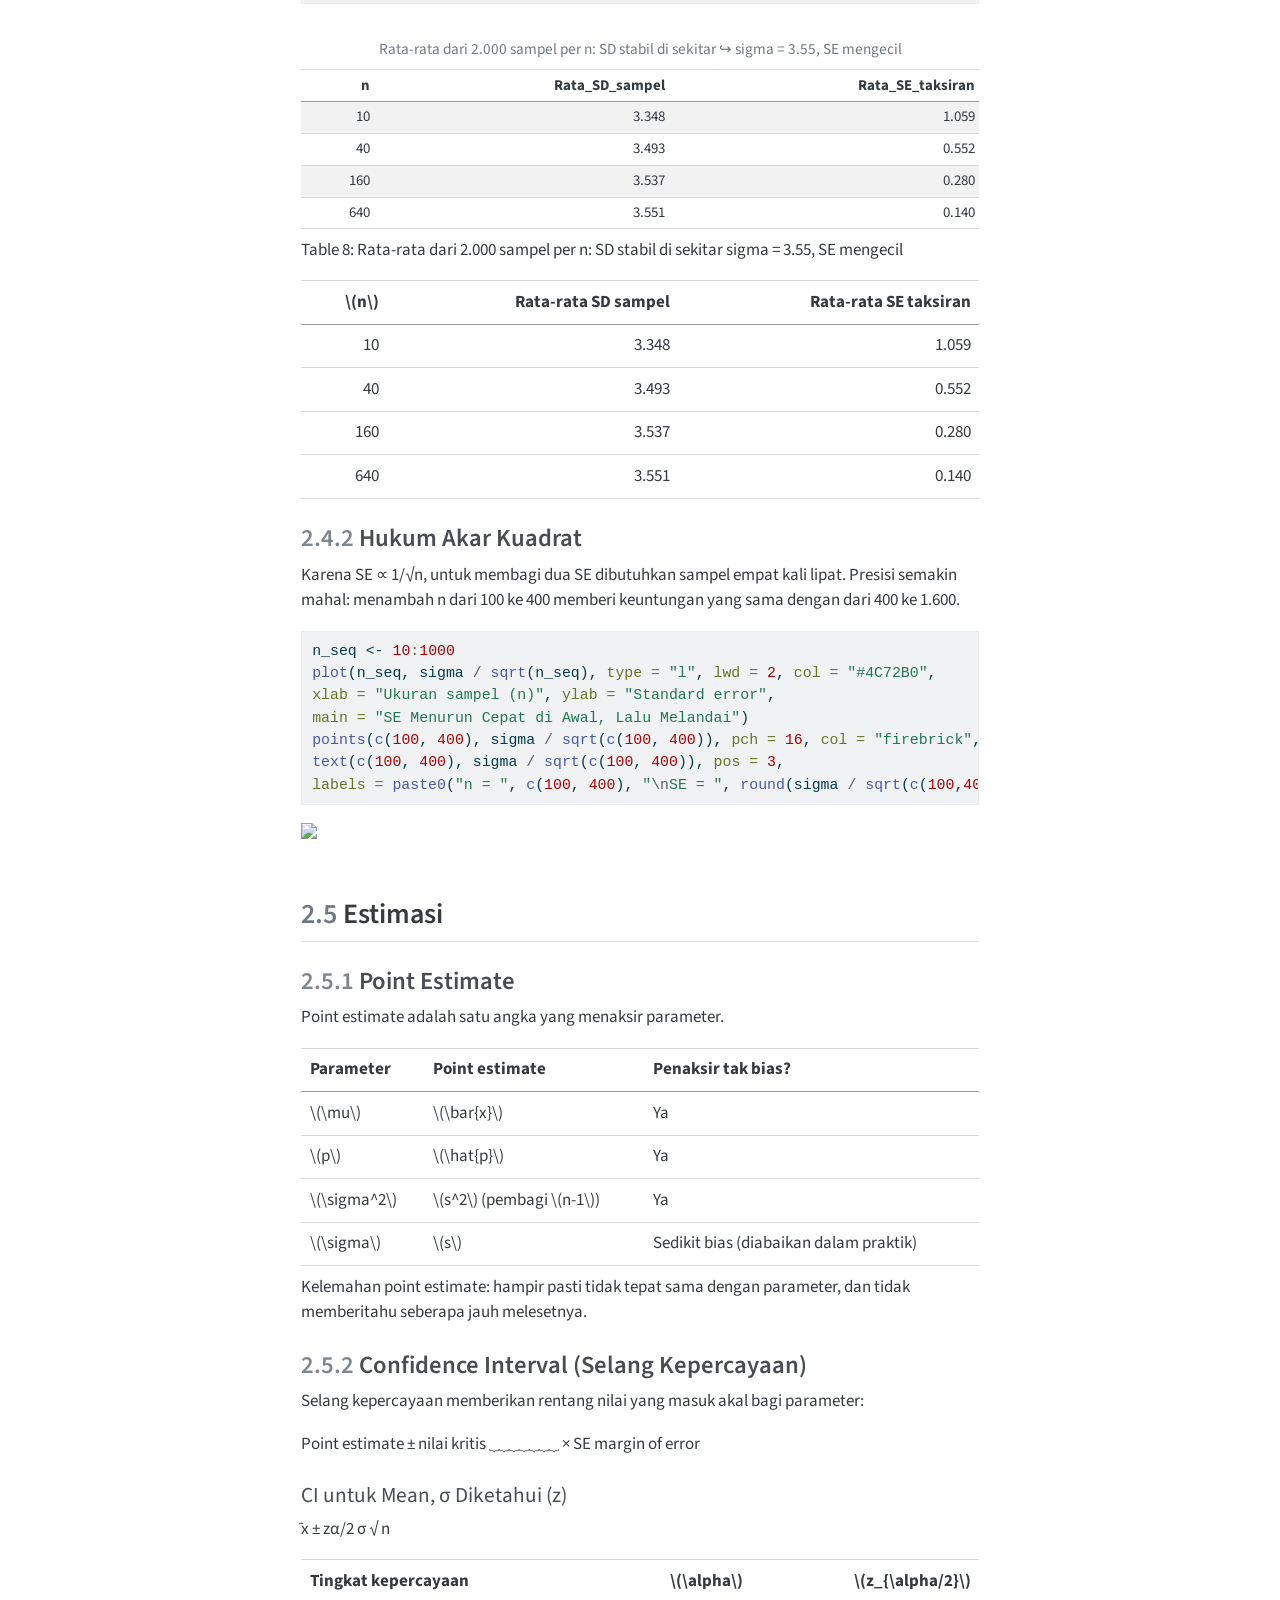
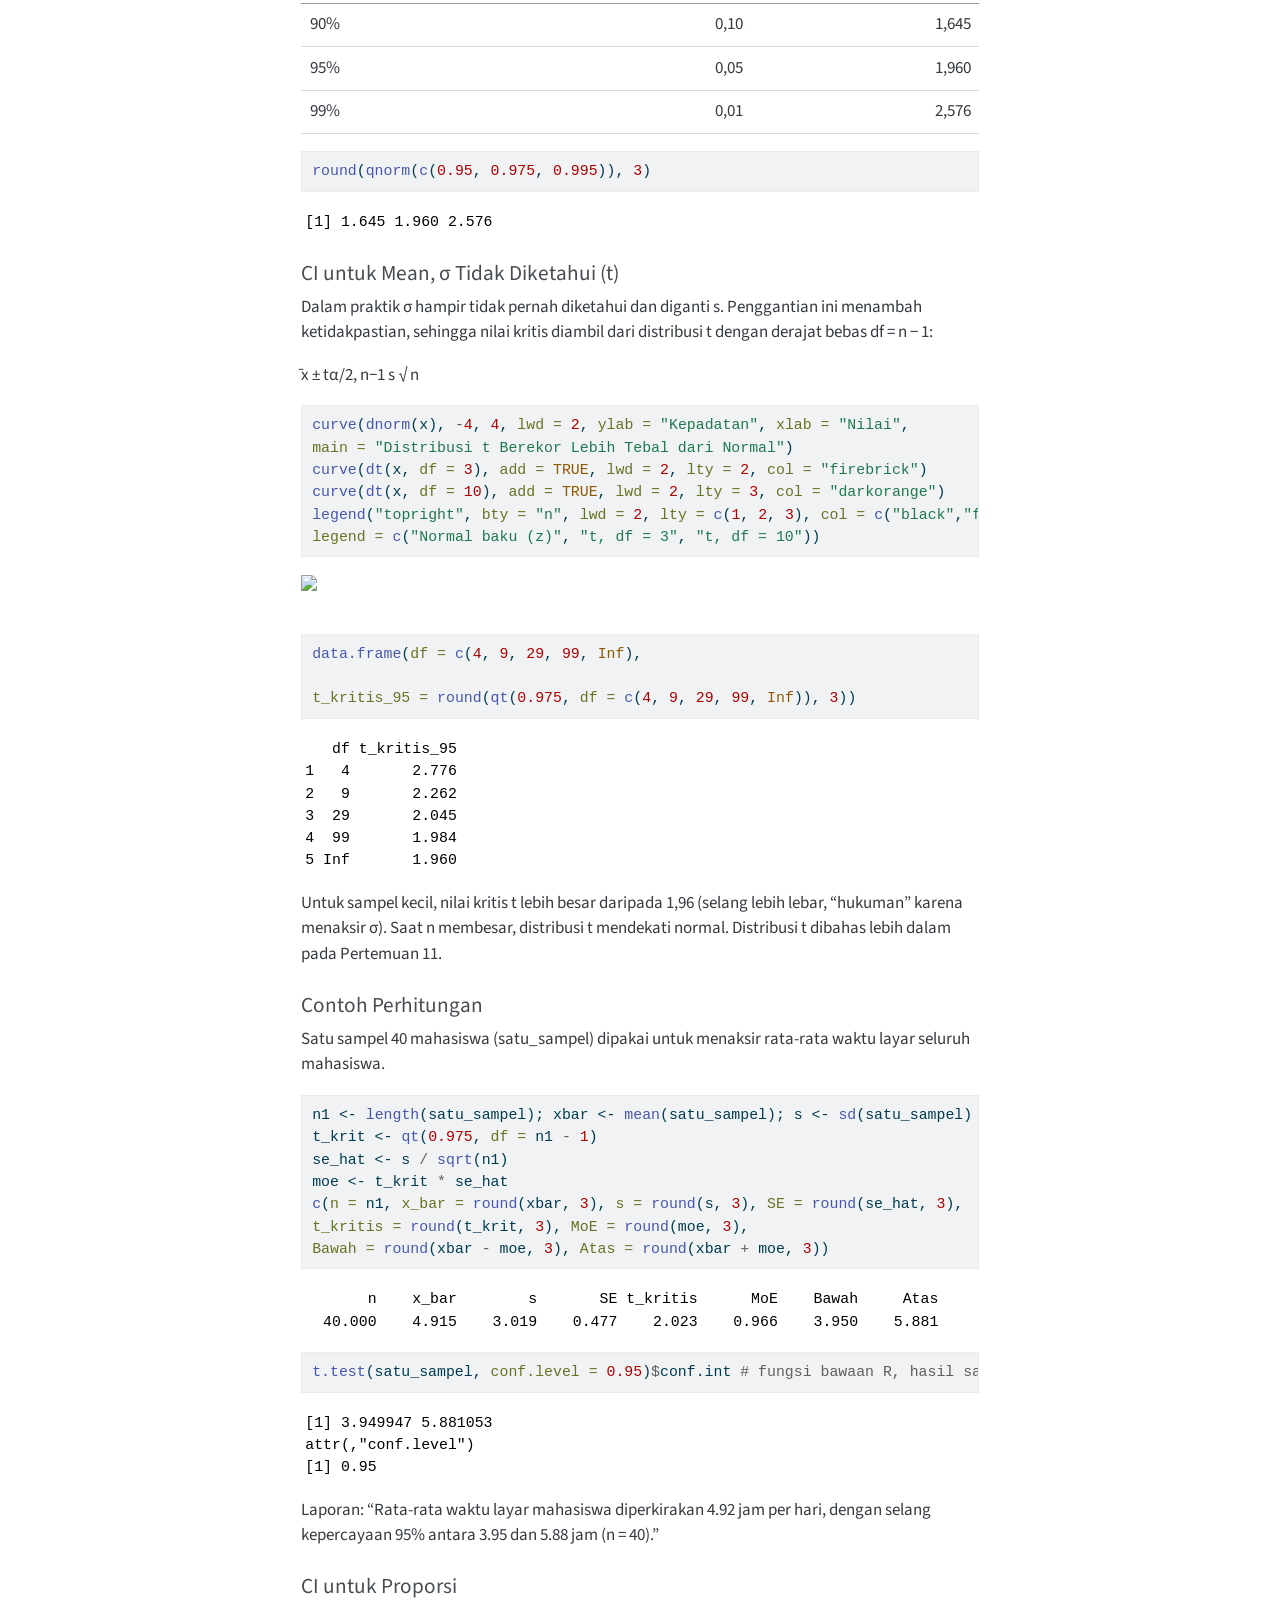
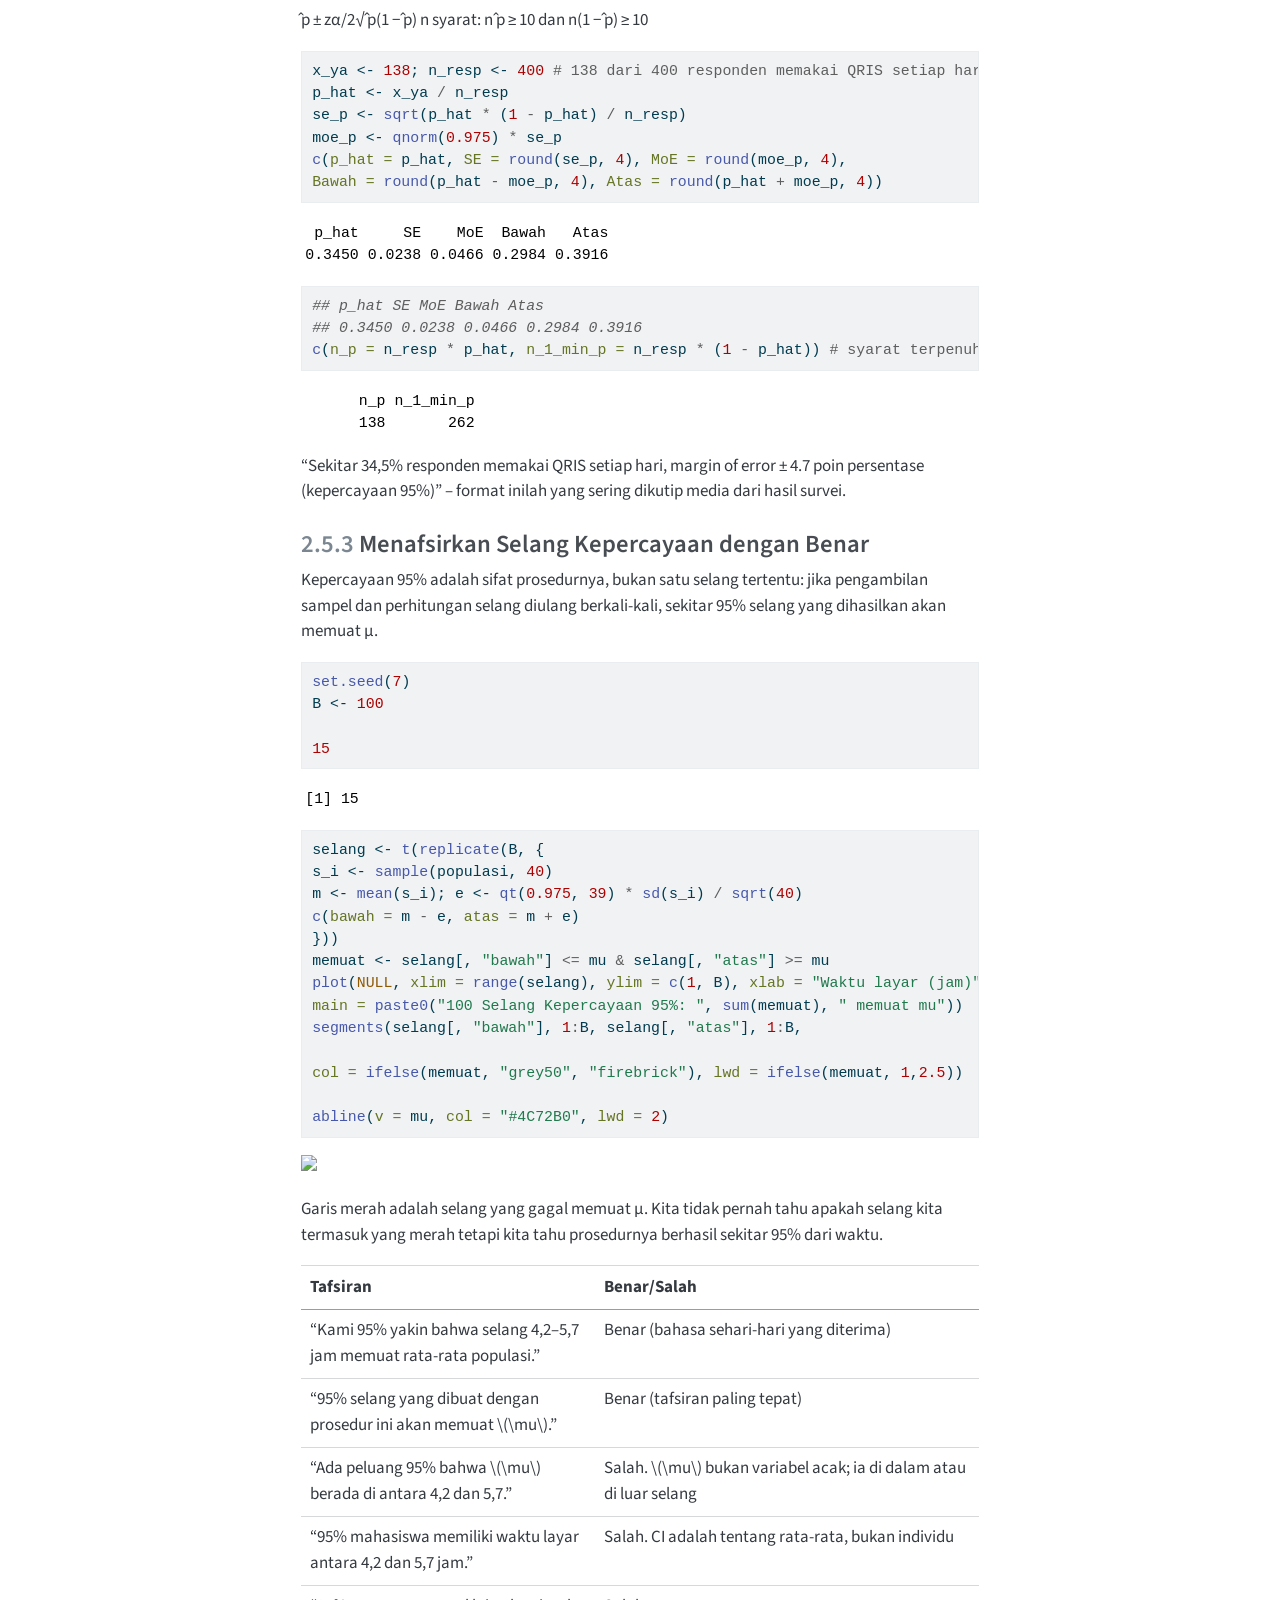
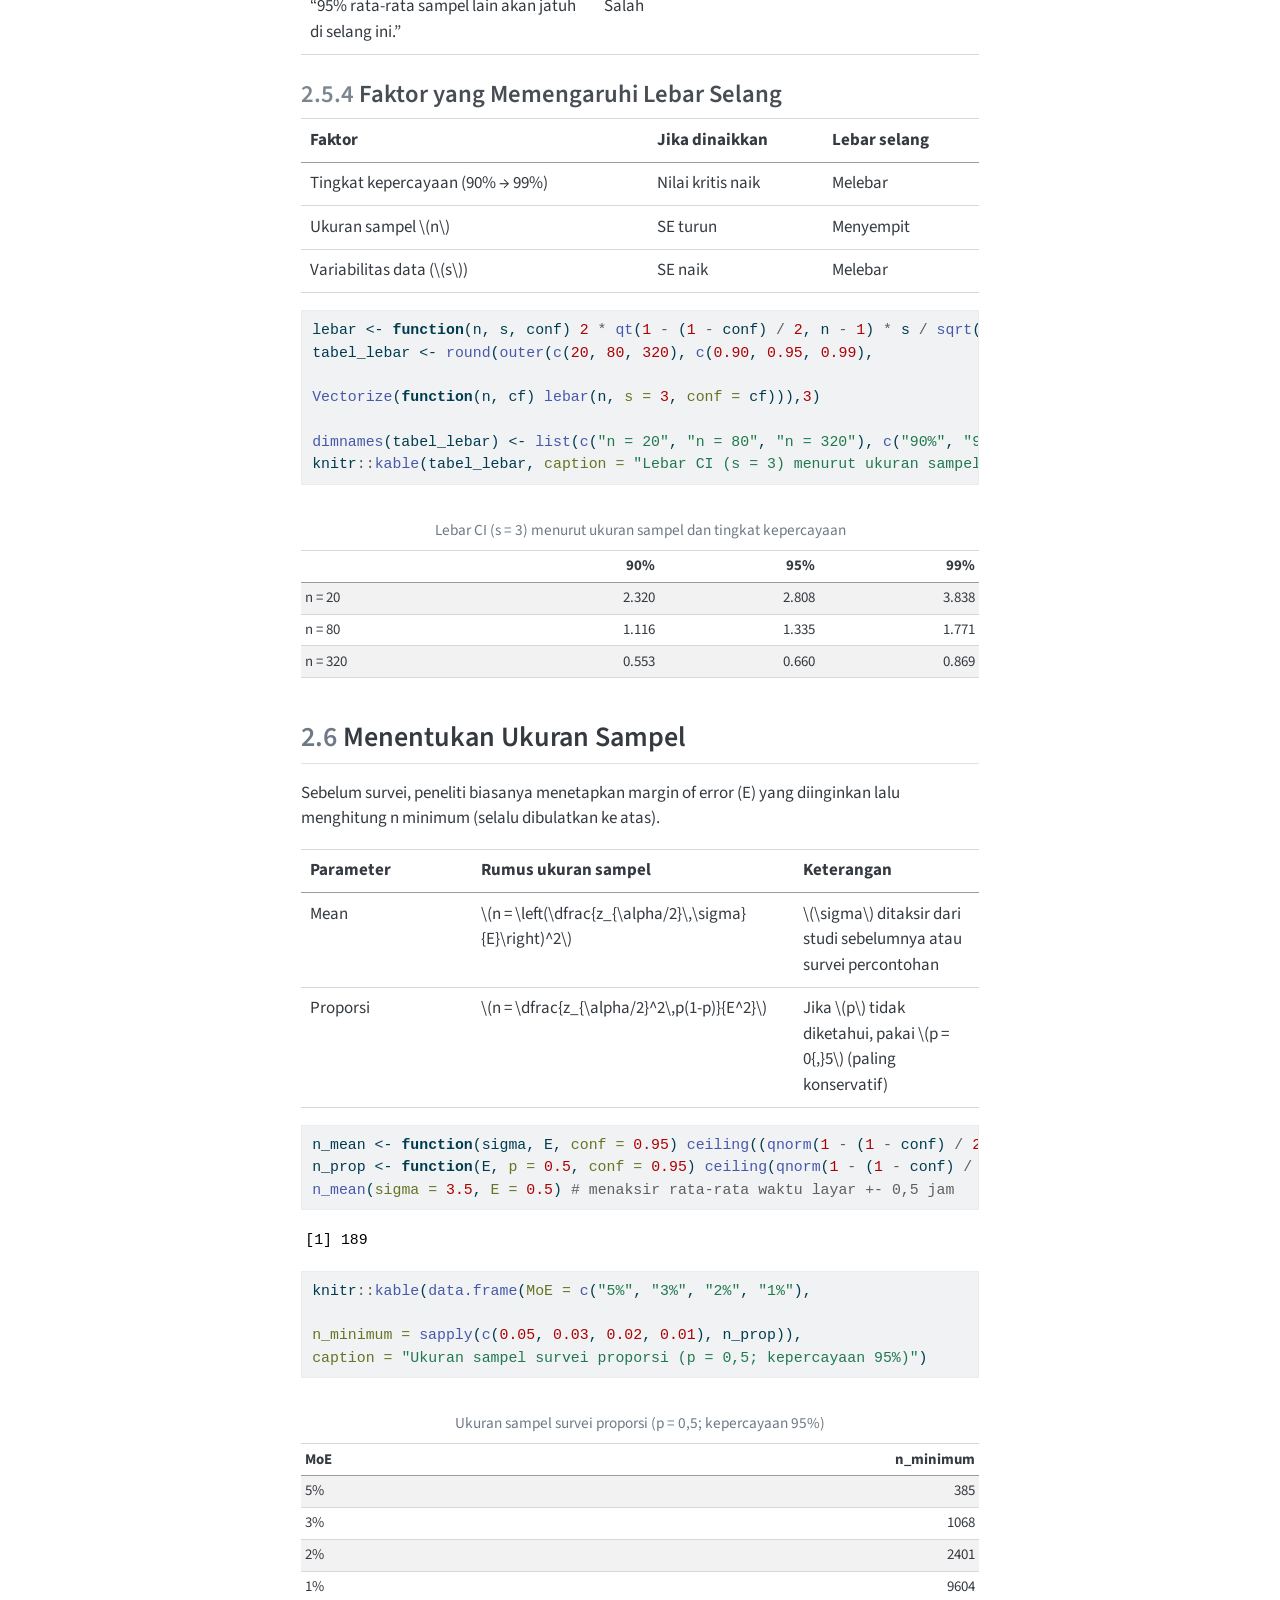
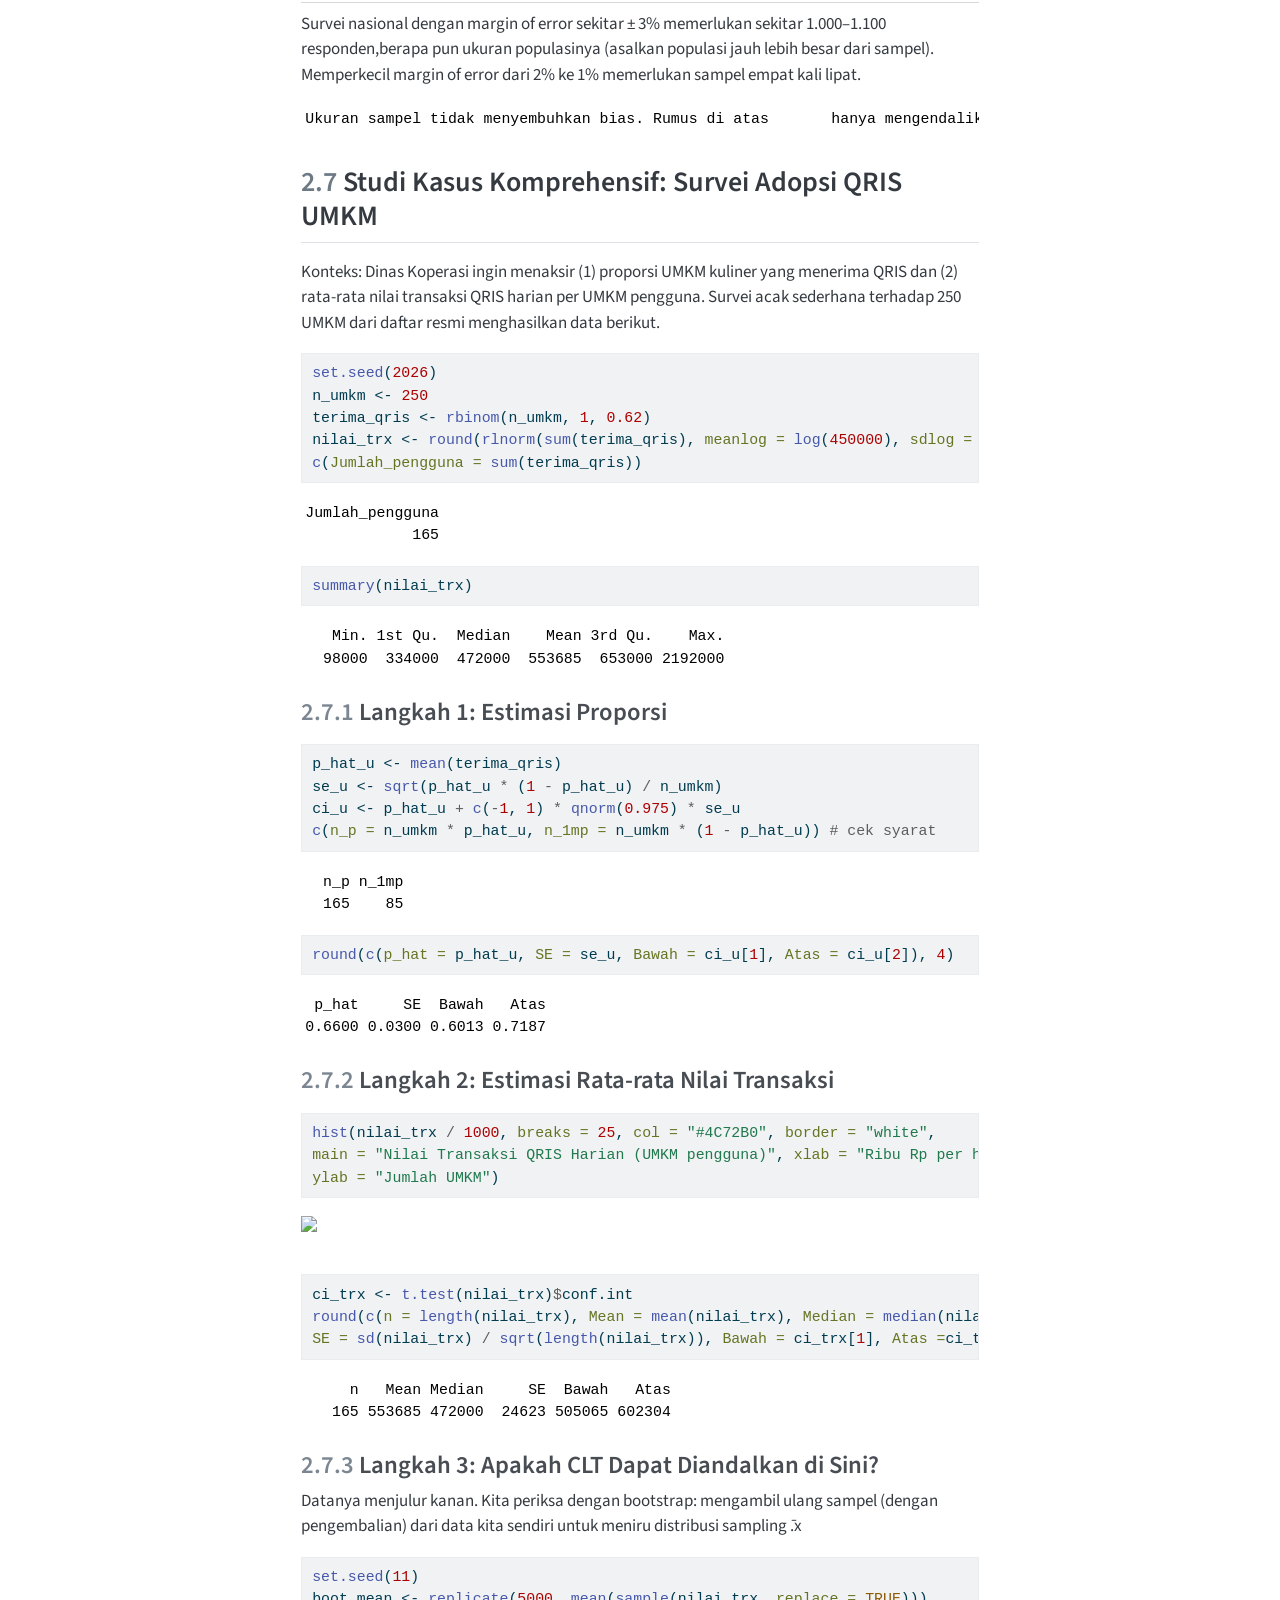
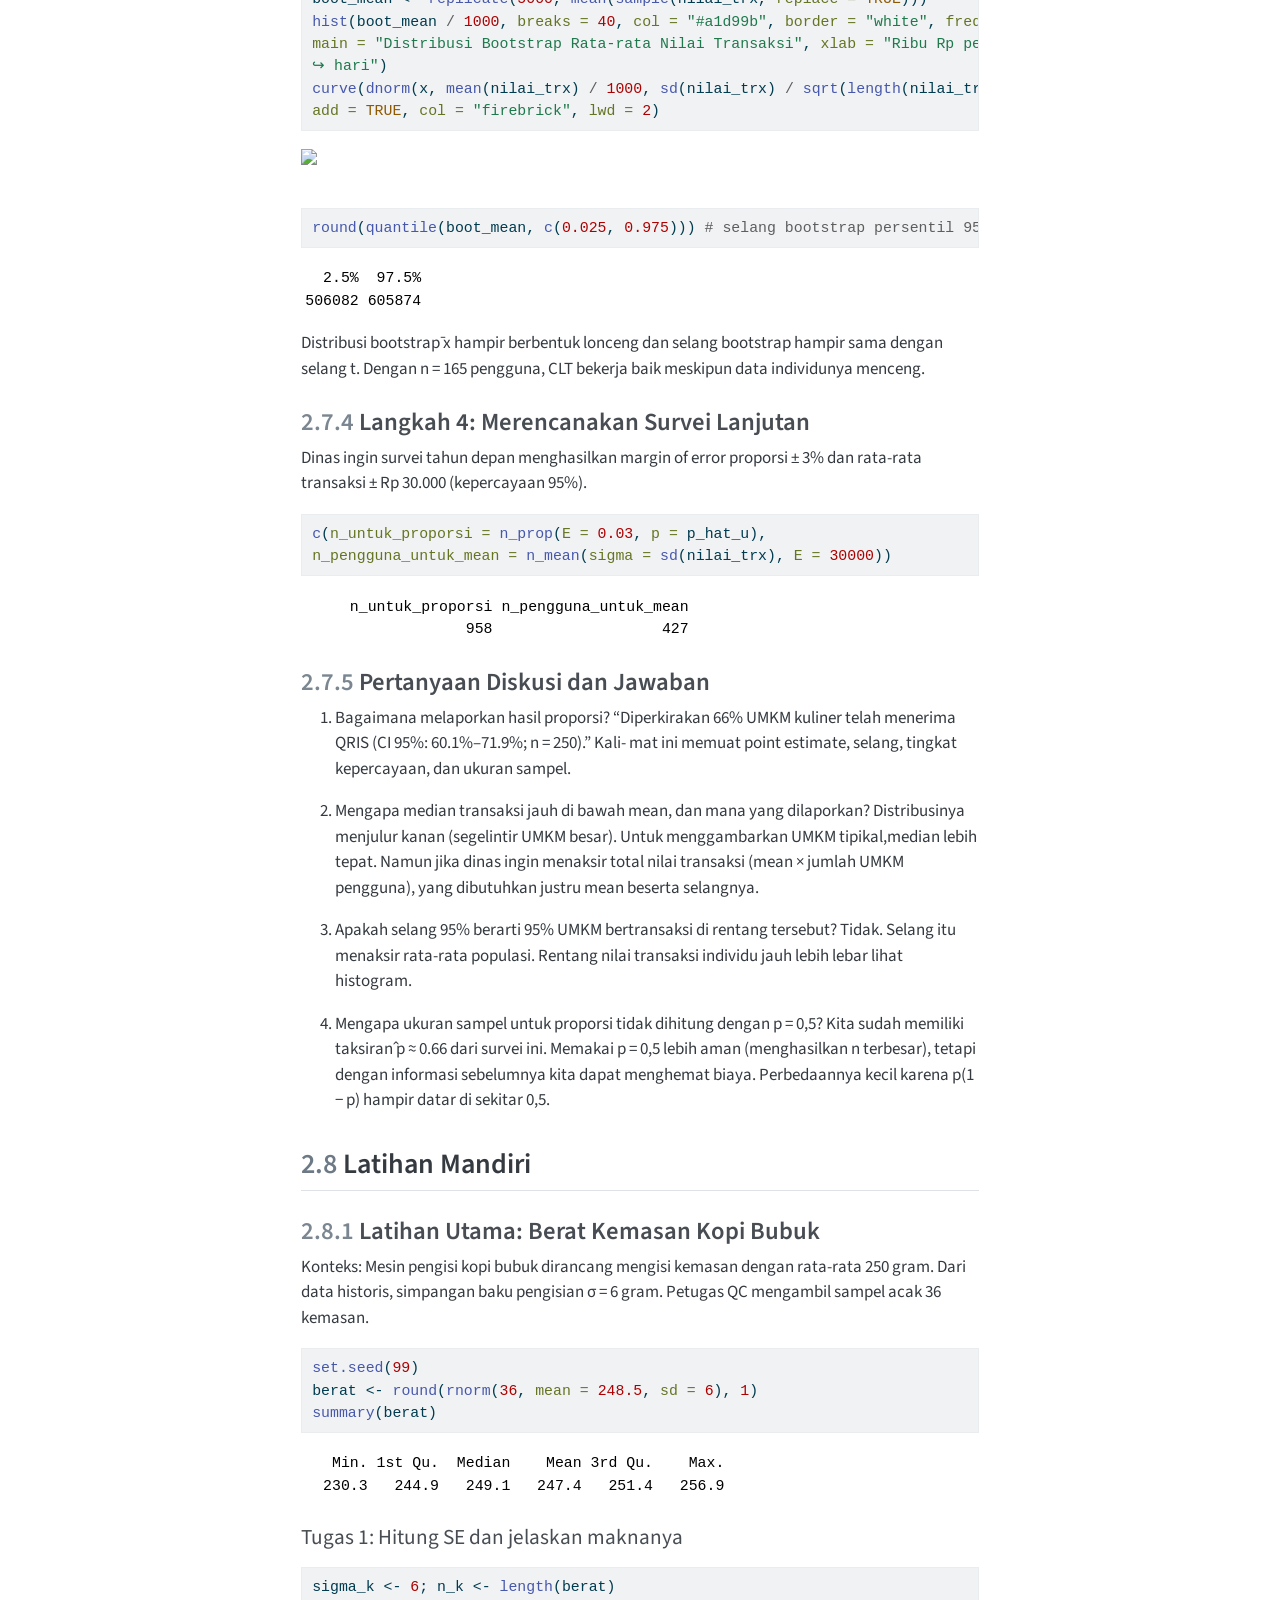
==== commit 2d632eb3: "Initial Quarto book project" ====
--- a/docs/chapters/bab-1.html
+++ b/docs/chapters/bab-1.html
@@ -26,6 +26,41 @@
   width: 0.8em;
   margin: 0 0.8em 0.2em -1em; /* quarto-specific, see https://github.com/quarto-dev/quarto-cli/issues/4556 */ 
   vertical-align: middle;
+}
+/* CSS for syntax highlighting */
+html { -webkit-text-size-adjust: 100%; }
+pre > code.sourceCode { white-space: pre; position: relative; }
+pre > code.sourceCode > span { display: inline-block; line-height: 1.25; }
+pre > code.sourceCode > span:empty { height: 1.2em; }
+.sourceCode { overflow: visible; }
+code.sourceCode > span { color: inherit; text-decoration: inherit; }
+div.sourceCode { margin: 1em 0; }
+pre.sourceCode { margin: 0; }
+@media screen {
+div.sourceCode { overflow: auto; }
+}
+@media print {
+pre > code.sourceCode { white-space: pre-wrap; }
+pre > code.sourceCode > span { text-indent: -5em; padding-left: 5em; }
+}
+pre.numberSource code
+  { counter-reset: source-line 0; }
+pre.numberSource code > span
+  { position: relative; left: -4em; counter-increment: source-line; }
+pre.numberSource code > span > a:first-child::before
+  { content: counter(source-line);
+    position: relative; left: -1em; text-align: right; vertical-align: baseline;
+    border: none; display: inline-block;
+    -webkit-touch-callout: none; -webkit-user-select: none;
+    -khtml-user-select: none; -moz-user-select: none;
+    -ms-user-select: none; user-select: none;
+    padding: 0 4px; width: 4em;
+  }
+pre.numberSource { margin-left: 3em;  padding-left: 4px; }
+div.sourceCode
+  {   }
+@media screen {
+pre > code.sourceCode > span > a:first-child::before { text-decoration: underline; }
 }
 </style>
 
@@ -80,6 +115,35 @@
 <style>html{ scroll-behavior: smooth; }</style>
 <meta name="author" content="Bakti Siregar, M.Sc.">
 
+  <script src="https://cdnjs.cloudflare.com/polyfill/v3/polyfill.min.js?features=es6"></script>
+  <script defer="" src="https://cdn.jsdelivr.net/npm/mathjax@4/tex-chtml.js" type="text/javascript"></script>
+
+<script type="text/javascript">
+const typesetMath = (el) => {
+  if (window.MathJax) {
+    // MathJax Typeset
+    window.MathJax.typeset([el]);
+  } else if (window.katex) {
+    // KaTeX Render
+    var mathElements = el.getElementsByClassName("math");
+    var macros = [];
+    for (var i = 0; i < mathElements.length; i++) {
+      var texText = mathElements[i].firstChild;
+      if (mathElements[i].tagName == "SPAN" && texText && texText.data) {
+        window.katex.render(texText.data, mathElements[i], {
+          displayMode: mathElements[i].classList.contains('display'),
+          throwOnError: false,
+          macros: macros,
+          fleqn: false
+        });
+      }
+    }
+  }
+}
+window.Quarto = {
+  typesetMath
+};
+</script>
 
 <link rel="stylesheet" href="../assets/style.css">
 </head>
@@ -163,7 +227,50 @@
     <h2 id="toc-title">Daftar Isi</h2>
    
   <ul>
-  <li><a href="#pendahuluan" id="toc-pendahuluan" class="nav-link active" data-scroll-target="#pendahuluan"><span class="header-section-number">1.1</span> Pendahuluan</a></li>
+  <li><a href="#populasi-simulasi" id="toc-populasi-simulasi" class="nav-link active" data-scroll-target="#populasi-simulasi"><span class="header-section-number">2</span> Populasi Simulasi</a>
+  <ul class="collapse">
+  <li><a href="#distribusi-sampling-rata-rata-sampel" id="toc-distribusi-sampling-rata-rata-sampel" class="nav-link" data-scroll-target="#distribusi-sampling-rata-rata-sampel"><span class="header-section-number">2.1</span> Distribusi Sampling Rata-rata Sampel</a>
+  <ul class="collapse">
+  <li><a href="#pengaruh-ukuran-sampel" id="toc-pengaruh-ukuran-sampel" class="nav-link" data-scroll-target="#pengaruh-ukuran-sampel"><span class="header-section-number">2.1.1</span> Pengaruh Ukuran Sampel</a></li>
+  </ul></li>
+  <li><a href="#central-limit-theorem-clt" id="toc-central-limit-theorem-clt" class="nav-link" data-scroll-target="#central-limit-theorem-clt"><span class="header-section-number">2.2</span> Central Limit Theorem (CLT)</a>
+  <ul class="collapse">
+  <li><a href="#demonstrasi-pada-tiga-bentuk-populasi" id="toc-demonstrasi-pada-tiga-bentuk-populasi" class="nav-link" data-scroll-target="#demonstrasi-pada-tiga-bentuk-populasi"><span class="header-section-number">2.2.1</span> Demonstrasi pada Tiga Bentuk Populasi</a></li>
+  <li><a href="#seberapa-besar-cukup-besar" id="toc-seberapa-besar-cukup-besar" class="nav-link" data-scroll-target="#seberapa-besar-cukup-besar"><span class="header-section-number">2.2.2</span> Seberapa Besar “Cukup Besar”?</a></li>
+  <li><a href="#menghitung-peluang-dengan-clt" id="toc-menghitung-peluang-dengan-clt" class="nav-link" data-scroll-target="#menghitung-peluang-dengan-clt"><span class="header-section-number">2.2.3</span> Menghitung Peluang dengan CLT</a></li>
+  </ul></li>
+  <li><a href="#distribusi-sampling-proporsi-sampel" id="toc-distribusi-sampling-proporsi-sampel" class="nav-link" data-scroll-target="#distribusi-sampling-proporsi-sampel"><span class="header-section-number">2.3</span> Distribusi Sampling Proporsi Sampel</a></li>
+  <li><a href="#standard-error" id="toc-standard-error" class="nav-link" data-scroll-target="#standard-error"><span class="header-section-number">2.4</span> Standard Error</a>
+  <ul class="collapse">
+  <li><a href="#standard-error-vs-simpangan-baku" id="toc-standard-error-vs-simpangan-baku" class="nav-link" data-scroll-target="#standard-error-vs-simpangan-baku"><span class="header-section-number">2.4.1</span> Standard Error vs Simpangan Baku</a></li>
+  <li><a href="#hukum-akar-kuadrat" id="toc-hukum-akar-kuadrat" class="nav-link" data-scroll-target="#hukum-akar-kuadrat"><span class="header-section-number">2.4.2</span> Hukum Akar Kuadrat</a></li>
+  </ul></li>
+  <li><a href="#estimasi" id="toc-estimasi" class="nav-link" data-scroll-target="#estimasi"><span class="header-section-number">2.5</span> Estimasi</a>
+  <ul class="collapse">
+  <li><a href="#point-estimate" id="toc-point-estimate" class="nav-link" data-scroll-target="#point-estimate"><span class="header-section-number">2.5.1</span> Point Estimate</a></li>
+  <li><a href="#confidence-interval-selang-kepercayaan" id="toc-confidence-interval-selang-kepercayaan" class="nav-link" data-scroll-target="#confidence-interval-selang-kepercayaan"><span class="header-section-number">2.5.2</span> Confidence Interval (Selang Kepercayaan)</a></li>
+  <li><a href="#menafsirkan-selang-kepercayaan-dengan-benar" id="toc-menafsirkan-selang-kepercayaan-dengan-benar" class="nav-link" data-scroll-target="#menafsirkan-selang-kepercayaan-dengan-benar"><span class="header-section-number">2.5.3</span> Menafsirkan Selang Kepercayaan dengan Benar</a></li>
+  <li><a href="#faktor-yang-memengaruhi-lebar-selang" id="toc-faktor-yang-memengaruhi-lebar-selang" class="nav-link" data-scroll-target="#faktor-yang-memengaruhi-lebar-selang"><span class="header-section-number">2.5.4</span> Faktor yang Memengaruhi Lebar Selang</a></li>
+  </ul></li>
+  <li><a href="#menentukan-ukuran-sampel" id="toc-menentukan-ukuran-sampel" class="nav-link" data-scroll-target="#menentukan-ukuran-sampel"><span class="header-section-number">2.6</span> Menentukan Ukuran Sampel</a></li>
+  <li><a href="#studi-kasus-komprehensif-survei-adopsi-qris-umkm" id="toc-studi-kasus-komprehensif-survei-adopsi-qris-umkm" class="nav-link" data-scroll-target="#studi-kasus-komprehensif-survei-adopsi-qris-umkm"><span class="header-section-number">2.7</span> Studi Kasus Komprehensif: Survei Adopsi QRIS UMKM</a>
+  <ul class="collapse">
+  <li><a href="#langkah-1-estimasi-proporsi" id="toc-langkah-1-estimasi-proporsi" class="nav-link" data-scroll-target="#langkah-1-estimasi-proporsi"><span class="header-section-number">2.7.1</span> Langkah 1: Estimasi Proporsi</a></li>
+  <li><a href="#langkah-2-estimasi-rata-rata-nilai-transaksi" id="toc-langkah-2-estimasi-rata-rata-nilai-transaksi" class="nav-link" data-scroll-target="#langkah-2-estimasi-rata-rata-nilai-transaksi"><span class="header-section-number">2.7.2</span> Langkah 2: Estimasi Rata-rata Nilai Transaksi</a></li>
+  <li><a href="#langkah-3-apakah-clt-dapat-diandalkan-di-sini" id="toc-langkah-3-apakah-clt-dapat-diandalkan-di-sini" class="nav-link" data-scroll-target="#langkah-3-apakah-clt-dapat-diandalkan-di-sini"><span class="header-section-number">2.7.3</span> Langkah 3: Apakah CLT Dapat Diandalkan di Sini?</a></li>
+  <li><a href="#langkah-4-merencanakan-survei-lanjutan" id="toc-langkah-4-merencanakan-survei-lanjutan" class="nav-link" data-scroll-target="#langkah-4-merencanakan-survei-lanjutan"><span class="header-section-number">2.7.4</span> Langkah 4: Merencanakan Survei Lanjutan</a></li>
+  <li><a href="#pertanyaan-diskusi-dan-jawaban" id="toc-pertanyaan-diskusi-dan-jawaban" class="nav-link" data-scroll-target="#pertanyaan-diskusi-dan-jawaban"><span class="header-section-number">2.7.5</span> Pertanyaan Diskusi dan Jawaban</a></li>
+  </ul></li>
+  <li><a href="#latihan-mandiri" id="toc-latihan-mandiri" class="nav-link" data-scroll-target="#latihan-mandiri"><span class="header-section-number">2.8</span> Latihan Mandiri</a>
+  <ul class="collapse">
+  <li><a href="#latihan-utama-berat-kemasan-kopi-bubuk" id="toc-latihan-utama-berat-kemasan-kopi-bubuk" class="nav-link" data-scroll-target="#latihan-utama-berat-kemasan-kopi-bubuk"><span class="header-section-number">2.8.1</span> Latihan Utama: Berat Kemasan Kopi Bubuk</a></li>
+  <li><a href="#latihan-tambahan-self-check" id="toc-latihan-tambahan-self-check" class="nav-link" data-scroll-target="#latihan-tambahan-self-check"><span class="header-section-number">2.8.2</span> Latihan Tambahan (Self-Check)</a></li>
+  </ul></li>
+  <li><a href="#cheat-sheet-fungsi-r-yang-digunakan" id="toc-cheat-sheet-fungsi-r-yang-digunakan" class="nav-link" data-scroll-target="#cheat-sheet-fungsi-r-yang-digunakan"><span class="header-section-number">2.9</span> Cheat Sheet: Fungsi R yang Digunakan</a></li>
+  <li><a href="#glosarium-istilah" id="toc-glosarium-istilah" class="nav-link" data-scroll-target="#glosarium-istilah"><span class="header-section-number">2.10</span> Glosarium Istilah</a></li>
+  <li><a href="#rangkuman-dan-kesimpulan" id="toc-rangkuman-dan-kesimpulan" class="nav-link" data-scroll-target="#rangkuman-dan-kesimpulan"><span class="header-section-number">2.11</span> Rangkuman dan Kesimpulan</a></li>
+  <li><a href="#referensi-pendukung" id="toc-referensi-pendukung" class="nav-link" data-scroll-target="#referensi-pendukung"><span class="header-section-number">2.12</span> Referensi Pendukung</a></li>
+  </ul></li>
   </ul>
 <div class="toc-actions"><ul><li><a href="https://github.com/pakardata1/ebook-template-quarto.git/edit/main/chapters/bab-1.qmd" class="toc-action"><i class="bi bi-github"></i>Sunting laman ini</a></li><li><a href="https://github.com/pakardata1/ebook-template-quarto.git/issues/new" class="toc-action"><i class="bi empty"></i>Laporkan isu</a></li></ul></div></nav>
     </div>
@@ -189,10 +296,1268 @@
 </header>
 
 
-<section id="pendahuluan" class="level2" data-number="1.1">
-<h2 data-number="1.1" class="anchored" data-anchor-id="pendahuluan"><span class="header-section-number">1.1</span> Pendahuluan</h2>
-
-
+<section id="populasi-simulasi" class="level1" data-number="2">
+<h1 data-number="2"><span class="header-section-number">2</span> Populasi Simulasi</h1>
+<p>Kita memakai populasi 20.000 mahasiswa dengan variabel waktu layar harian (jam) yang menjulur kanan – bentuk yang sengaja dipilih jauh dari lonceng.</p>
+<div class="cell">
+<div class="code-copy-outer-scaffold"><div class="sourceCode cell-code" id="cb1"><pre class="sourceCode r code-with-copy"><code class="sourceCode r"><span id="cb1-1"><a href="#cb1-1" aria-hidden="true" tabindex="-1"></a><span class="fu">set.seed</span>(<span class="dv">909</span>)</span>
+<span id="cb1-2"><a href="#cb1-2" aria-hidden="true" tabindex="-1"></a>N <span class="ot">&lt;-</span> <span class="dv">20000</span></span>
+<span id="cb1-3"><a href="#cb1-3" aria-hidden="true" tabindex="-1"></a>populasi <span class="ot">&lt;-</span> <span class="fu">round</span>(<span class="fu">rgamma</span>(N, <span class="at">shape =</span> <span class="dv">2</span>, <span class="at">rate =</span> <span class="fl">0.4</span>), <span class="dv">2</span>) <span class="co"># jam per hari</span></span>
+<span id="cb1-4"><a href="#cb1-4" aria-hidden="true" tabindex="-1"></a>mu <span class="ot">&lt;-</span> <span class="fu">mean</span>(populasi)</span>
+<span id="cb1-5"><a href="#cb1-5" aria-hidden="true" tabindex="-1"></a>sigma <span class="ot">&lt;-</span> <span class="fu">sqrt</span>(<span class="fu">mean</span>((populasi <span class="sc">-</span> mu)<span class="sc">^</span><span class="dv">2</span>)) <span class="co"># SD populasi (pembagi N)</span></span>
+<span id="cb1-6"><a href="#cb1-6" aria-hidden="true" tabindex="-1"></a><span class="fu">c</span>(<span class="at">N =</span> N, <span class="at">mu =</span> <span class="fu">round</span>(mu, <span class="dv">3</span>), <span class="at">sigma =</span> <span class="fu">round</span>(sigma, <span class="dv">3</span>))</span></code></pre></div><button title="Salin ke Papan Klip" class="code-copy-button"><i class="bi"></i></button></div>
+<div class="cell-output cell-output-stdout">
+<pre><code>        N        mu     sigma 
+20000.000     5.010     3.551 </code></pre>
+</div>
+</div>
+<div class="cell">
+<div class="code-copy-outer-scaffold"><div class="sourceCode cell-code" id="cb3"><pre class="sourceCode r code-with-copy"><code class="sourceCode r"><span id="cb3-1"><a href="#cb3-1" aria-hidden="true" tabindex="-1"></a><span class="fu">set.seed</span>(<span class="dv">1</span>)</span>
+<span id="cb3-2"><a href="#cb3-2" aria-hidden="true" tabindex="-1"></a>satu_sampel <span class="ot">&lt;-</span> <span class="fu">sample</span>(populasi, <span class="dv">40</span>)</span>
+<span id="cb3-3"><a href="#cb3-3" aria-hidden="true" tabindex="-1"></a>banyak_rata <span class="ot">&lt;-</span> <span class="fu">replicate</span>(<span class="dv">10000</span>, <span class="fu">mean</span>(<span class="fu">sample</span>(populasi, <span class="dv">40</span>)))</span>
+<span id="cb3-4"><a href="#cb3-4" aria-hidden="true" tabindex="-1"></a><span class="fu">par</span>(<span class="at">mfrow =</span> <span class="fu">c</span>(<span class="dv">1</span>, <span class="dv">3</span>))</span>
+<span id="cb3-5"><a href="#cb3-5" aria-hidden="true" tabindex="-1"></a><span class="fu">hist</span>(populasi, <span class="at">breaks =</span> <span class="dv">40</span>, <span class="at">col =</span> <span class="st">"#9ecae1"</span>, <span class="at">border =</span> <span class="st">"white"</span>, <span class="at">main =</span> <span class="st">"Populasi (N</span></span>
+<span id="cb3-6"><a href="#cb3-6" aria-hidden="true" tabindex="-1"></a><span class="st">↪ = 20.000)"</span>,</span>
+<span id="cb3-7"><a href="#cb3-7" aria-hidden="true" tabindex="-1"></a><span class="at">xlab =</span> <span class="st">"Jam per hari"</span>, <span class="at">xlim =</span> <span class="fu">c</span>(<span class="dv">0</span>, <span class="dv">20</span>))</span>
+<span id="cb3-8"><a href="#cb3-8" aria-hidden="true" tabindex="-1"></a><span class="fu">hist</span>(satu_sampel, <span class="at">breaks =</span> <span class="dv">12</span>, <span class="at">col =</span> <span class="st">"#fdae6b"</span>, <span class="at">border =</span> <span class="st">"white"</span>, <span class="at">main =</span> <span class="st">"Satu</span></span>
+<span id="cb3-9"><a href="#cb3-9" aria-hidden="true" tabindex="-1"></a><span class="st">↪ sampel (n = 40)"</span>,</span>
+<span id="cb3-10"><a href="#cb3-10" aria-hidden="true" tabindex="-1"></a><span class="at">xlab =</span> <span class="st">"Jam per hari"</span>, <span class="at">xlim =</span> <span class="fu">c</span>(<span class="dv">0</span>, <span class="dv">20</span>))</span>
+<span id="cb3-11"><a href="#cb3-11" aria-hidden="true" tabindex="-1"></a><span class="fu">hist</span>(banyak_rata, <span class="at">breaks =</span> <span class="dv">40</span>, <span class="at">col =</span> <span class="st">"#a1d99b"</span>, <span class="at">border =</span> <span class="st">"white"</span>,</span>
+<span id="cb3-12"><a href="#cb3-12" aria-hidden="true" tabindex="-1"></a><span class="at">main =</span> <span class="st">"Sampling distribution x-bar"</span>, <span class="at">xlab =</span> <span class="st">"Rata-rata sampel (n = 40)"</span>)</span></code></pre></div><button title="Salin ke Papan Klip" class="code-copy-button"><i class="bi"></i></button></div>
+<div class="cell-output-display">
+<div>
+<figure class="figure">
+<p><img src="bab-1_files/figure-html/unnamed-chunk-2-1.png" class="img-fluid figure-img" width="672"></p>
+</figure>
+</div>
+</div>
+</div>
+<p>Populasi dan satu sampel sama-sama menjulur kanan, tetapi distribusi rata-rata sampel jauh lebih sempit dan hampir berbentuk lonceng. Inilah inti pertemuan ini.</p>
+<section id="distribusi-sampling-rata-rata-sampel" class="level2" data-number="2.1">
+<h2 data-number="2.1" class="anchored" data-anchor-id="distribusi-sampling-rata-rata-sampel"><span class="header-section-number">2.1</span> Distribusi Sampling Rata-rata Sampel</h2>
+<p>Untuk sampel acak berukuran n dari populasi dengan mean μ dan simpangan baku σ:</p>
+<table class="caption-top table">
+<colgroup>
+<col style="width: 35%">
+<col style="width: 35%">
+<col style="width: 30%">
+</colgroup>
+<thead>
+<tr class="header">
+<th style="text-align: left;">Sifat</th>
+<th style="text-align: left;">Rumus</th>
+<th style="text-align: left;">Arti</th>
+</tr>
+</thead>
+<tbody>
+<tr class="odd">
+<td style="text-align: left;">Mean</td>
+<td style="text-align: left;"><span class="math inline">\(\mu_{\bar{x}} = \mu\)</span></td>
+<td style="text-align: left;"><span class="math inline">\(\bar{x}\)</span> adalah penaksir tak bias: rata-ratanya tepat di parameter</td>
+</tr>
+<tr class="even">
+<td style="text-align: left;">Standard error</td>
+<td style="text-align: left;"><span class="math inline">\(\sigma_{\bar{x}} = \dfrac{\sigma}{\sqrt{n}}\)</span></td>
+<td style="text-align: left;">Sebaran <span class="math inline">\(\bar{x}\)</span> mengecil seiring bertambahnya <span class="math inline">\(n\)</span></td>
+</tr>
+<tr class="odd">
+<td style="text-align: left;">Bentuk sebaran</td>
+<td style="text-align: left;">Normal jika populasi normal; mendekati normal untuk <span class="math inline">\(n\)</span> cukup besar (CLT)</td>
+<td style="text-align: left;">Memungkinkan perhitungan peluang</td>
+</tr>
+</tbody>
+</table>
+<div class="cell">
+<div class="code-copy-outer-scaffold"><div class="sourceCode cell-code" id="cb4"><pre class="sourceCode r code-with-copy"><code class="sourceCode r"><span id="cb4-1"><a href="#cb4-1" aria-hidden="true" tabindex="-1"></a>knitr<span class="sc">::</span><span class="fu">kable</span>(<span class="fu">data.frame</span>(</span>
+<span id="cb4-2"><a href="#cb4-2" aria-hidden="true" tabindex="-1"></a><span class="at">Besaran =</span> <span class="fu">c</span>(<span class="st">"Mean distribusi sampling"</span>, <span class="st">"SD distribusi sampling (SE)"</span>),</span>
+<span id="cb4-3"><a href="#cb4-3" aria-hidden="true" tabindex="-1"></a><span class="at">Teori =</span> <span class="fu">round</span>(<span class="fu">c</span>(mu, sigma <span class="sc">/</span> <span class="fu">sqrt</span>(<span class="dv">40</span>)), <span class="dv">4</span>),</span>
+<span id="cb4-4"><a href="#cb4-4" aria-hidden="true" tabindex="-1"></a><span class="at">Simulasi_10000_sampel =</span> <span class="fu">round</span>(<span class="fu">c</span>(<span class="fu">mean</span>(banyak_rata), <span class="fu">sd</span>(banyak_rata)), <span class="dv">4</span>)</span>
+<span id="cb4-5"><a href="#cb4-5" aria-hidden="true" tabindex="-1"></a>), <span class="at">caption =</span> <span class="st">"Teori vs simulasi untuk n = 40"</span>)</span></code></pre></div><button title="Salin ke Papan Klip" class="code-copy-button"><i class="bi"></i></button></div>
+<div class="cell-output-display">
+<table class="caption-top table table-sm table-striped small">
+<caption>Teori vs simulasi untuk n = 40</caption>
+<thead>
+<tr class="header">
+<th style="text-align: left;">Besaran</th>
+<th style="text-align: right;">Teori</th>
+<th style="text-align: right;">Simulasi_10000_sampel</th>
+</tr>
+</thead>
+<tbody>
+<tr class="odd">
+<td style="text-align: left;">Mean distribusi sampling</td>
+<td style="text-align: right;">5.0097</td>
+<td style="text-align: right;">5.0024</td>
+</tr>
+<tr class="even">
+<td style="text-align: left;">SD distribusi sampling (SE)</td>
+<td style="text-align: right;">0.5615</td>
+<td style="text-align: right;">0.5556</td>
+</tr>
+</tbody>
+</table>
+</div>
+</div>
+<table class="caption-top table">
+<thead>
+<tr class="header">
+<th style="text-align: left;">Besaran</th>
+<th style="text-align: right;">Teori</th>
+<th style="text-align: right;">Simulasi (10.000 sampel)</th>
+</tr>
+</thead>
+<tbody>
+<tr class="odd">
+<td style="text-align: left;">Mean distribusi sampling</td>
+<td style="text-align: right;">5.0097</td>
+<td style="text-align: right;">5.0024</td>
+</tr>
+<tr class="even">
+<td style="text-align: left;">SD distribusi sampling (SE)</td>
+<td style="text-align: right;">0.5615</td>
+<td style="text-align: right;">0.5556</td>
+</tr>
+</tbody>
+</table>
+<p>Hasil simulasi hampir persis sama dengan teori.</p>
+<p>Koreksi populasi terhingga. Rumus σ/√n mengasumsikan populasi sangat besar dibanding sampel. Jika sampel mencapai lebih dari sekitar 5% populasi (tanpa pengem- balian), SE dikalikan faktor √N−nN−1 . Pada contoh ini n/N = 0,2%, sehingga koreksi dapat diabaikan.</p>
+<section id="pengaruh-ukuran-sampel" class="level3" data-number="2.1.1">
+<h3 data-number="2.1.1" class="anchored" data-anchor-id="pengaruh-ukuran-sampel"><span class="header-section-number">2.1.1</span> Pengaruh Ukuran Sampel</h3>
+<div class="cell">
+<div class="code-copy-outer-scaffold"><div class="sourceCode cell-code" id="cb5"><pre class="sourceCode r code-with-copy"><code class="sourceCode r"><span id="cb5-1"><a href="#cb5-1" aria-hidden="true" tabindex="-1"></a><span class="fu">set.seed</span>(<span class="dv">2</span>)</span>
+<span id="cb5-2"><a href="#cb5-2" aria-hidden="true" tabindex="-1"></a>n_list <span class="ot">&lt;-</span> <span class="fu">c</span>(<span class="dv">5</span>, <span class="dv">20</span>, <span class="dv">80</span>)</span>
+<span id="cb5-3"><a href="#cb5-3" aria-hidden="true" tabindex="-1"></a><span class="fu">par</span>(<span class="at">mfrow =</span> <span class="fu">c</span>(<span class="dv">1</span>, <span class="dv">3</span>))</span>
+<span id="cb5-4"><a href="#cb5-4" aria-hidden="true" tabindex="-1"></a><span class="cf">for</span> (nn <span class="cf">in</span> n_list) {</span>
+<span id="cb5-5"><a href="#cb5-5" aria-hidden="true" tabindex="-1"></a>rata <span class="ot">&lt;-</span> <span class="fu">replicate</span>(<span class="dv">5000</span>, <span class="fu">mean</span>(<span class="fu">sample</span>(populasi, nn)))</span>
+<span id="cb5-6"><a href="#cb5-6" aria-hidden="true" tabindex="-1"></a><span class="fu">hist</span>(rata, <span class="at">breaks =</span> <span class="dv">40</span>, <span class="at">col =</span> <span class="st">"#a1d99b"</span>, <span class="at">border =</span> <span class="st">"white"</span>, <span class="at">xlim =</span> <span class="fu">c</span>(<span class="dv">1</span>, <span class="dv">10</span>), <span class="at">freq =</span> <span class="cn">FALSE</span>,</span>
+<span id="cb5-7"><a href="#cb5-7" aria-hidden="true" tabindex="-1"></a><span class="at">main =</span> <span class="fu">paste0</span>(<span class="st">"n = "</span>, nn, <span class="st">" (SE = "</span>, <span class="fu">round</span>(sigma <span class="sc">/</span> <span class="fu">sqrt</span>(nn), <span class="dv">2</span>), <span class="st">")"</span>),</span>
+<span id="cb5-8"><a href="#cb5-8" aria-hidden="true" tabindex="-1"></a><span class="at">xlab =</span> <span class="st">"Rata-rata sampel"</span>)</span>
+<span id="cb5-9"><a href="#cb5-9" aria-hidden="true" tabindex="-1"></a><span class="fu">curve</span>(<span class="fu">dnorm</span>(x, mu, sigma <span class="sc">/</span> <span class="fu">sqrt</span>(nn)), <span class="at">add =</span> <span class="cn">TRUE</span>, <span class="at">col =</span> <span class="st">"firebrick"</span>, <span class="at">lwd =</span> <span class="dv">2</span>)</span>
+<span id="cb5-10"><a href="#cb5-10" aria-hidden="true" tabindex="-1"></a><span class="fu">abline</span>(<span class="at">v =</span> mu, <span class="at">lty =</span> <span class="dv">2</span>)</span>
+<span id="cb5-11"><a href="#cb5-11" aria-hidden="true" tabindex="-1"></a>}</span></code></pre></div><button title="Salin ke Papan Klip" class="code-copy-button"><i class="bi"></i></button></div>
+<div class="cell-output-display">
+<div>
+<figure class="figure">
+<p><img src="bab-1_files/figure-html/unnamed-chunk-4-1.png" class="img-fluid figure-img" width="672"></p>
+</figure>
+</div>
+</div>
+</div>
+<div class="cell">
+<div class="code-copy-outer-scaffold"><div class="sourceCode cell-code" id="cb6"><pre class="sourceCode r code-with-copy"><code class="sourceCode r"><span id="cb6-1"><a href="#cb6-1" aria-hidden="true" tabindex="-1"></a><span class="fu">par</span>(<span class="at">mfrow =</span> <span class="fu">c</span>(<span class="dv">1</span>, <span class="dv">1</span>))</span></code></pre></div><button title="Salin ke Papan Klip" class="code-copy-button"><i class="bi"></i></button></div>
+</div>
+<p>Kurva merah adalah distribusi normal dengan mean μ dan SD σ/√n.&nbsp;Semakin besar n: (1) distribusi semakin sempit, dan (2) bentuknya semakin mendekati normal meskipun populasinya enjulur kanan.</p>
+</section>
+</section>
+<section id="central-limit-theorem-clt" class="level2" data-number="2.2">
+<h2 data-number="2.2" class="anchored" data-anchor-id="central-limit-theorem-clt"><span class="header-section-number">2.2</span> Central Limit Theorem (CLT)</h2>
+<p>Central Limit Theorem. Jika sampel acak berukuran n diambil dari populasi sem- barang bentuk dengan mean μ dan simpangan baku σ (terhingga), maka untuk n</p>
+<p>yang cukup besar, distribusi sampling ̄x mendekati normal:</p>
+<p>̄x ≈ N(μ, σ √ n )</p>
+<p>CLT adalah alasan mengapa distribusi normal muncul di mana-mana dalam statistika inferensial bukan karena data selalu normal, tetapi karena rata-rata dari data cenderung normal.</p>
+<section id="demonstrasi-pada-tiga-bentuk-populasi" class="level3" data-number="2.2.1">
+<h3 data-number="2.2.1" class="anchored" data-anchor-id="demonstrasi-pada-tiga-bentuk-populasi"><span class="header-section-number">2.2.1</span> Demonstrasi pada Tiga Bentuk Populasi</h3>
+<div class="cell">
+<div class="code-copy-outer-scaffold"><div class="sourceCode cell-code" id="cb7"><pre class="sourceCode r code-with-copy"><code class="sourceCode r"><span id="cb7-1"><a href="#cb7-1" aria-hidden="true" tabindex="-1"></a><span class="fu">set.seed</span>(<span class="dv">3</span>)</span>
+<span id="cb7-2"><a href="#cb7-2" aria-hidden="true" tabindex="-1"></a>pop_bentuk <span class="ot">&lt;-</span> <span class="fu">list</span>(</span>
+<span id="cb7-3"><a href="#cb7-3" aria-hidden="true" tabindex="-1"></a><span class="st">"Seragam"</span> <span class="ot">=</span> <span class="fu">runif</span>(<span class="dv">20000</span>, <span class="dv">0</span>, <span class="dv">10</span>),</span>
+<span id="cb7-4"><a href="#cb7-4" aria-hidden="true" tabindex="-1"></a><span class="st">"Menjulur kanan"</span> <span class="ot">=</span> <span class="fu">rexp</span>(<span class="dv">20000</span>, <span class="at">rate =</span> <span class="fl">0.5</span>),</span>
+<span id="cb7-5"><a href="#cb7-5" aria-hidden="true" tabindex="-1"></a><span class="st">"Bimodal"</span> <span class="ot">=</span> <span class="fu">c</span>(<span class="fu">rnorm</span>(<span class="dv">10000</span>, <span class="dv">2</span>, <span class="fl">0.8</span>), <span class="fu">rnorm</span>(<span class="dv">10000</span>, <span class="dv">8</span>, <span class="fl">0.8</span>))</span>
+<span id="cb7-6"><a href="#cb7-6" aria-hidden="true" tabindex="-1"></a>)</span>
+<span id="cb7-7"><a href="#cb7-7" aria-hidden="true" tabindex="-1"></a>ukuran <span class="ot">&lt;-</span> <span class="fu">c</span>(<span class="dv">2</span>, <span class="dv">5</span>, <span class="dv">30</span>)</span>
+<span id="cb7-8"><a href="#cb7-8" aria-hidden="true" tabindex="-1"></a><span class="fu">par</span>(<span class="at">mfrow =</span> <span class="fu">c</span>(<span class="dv">4</span>, <span class="dv">3</span>), <span class="at">mar =</span> <span class="fu">c</span>(<span class="dv">3</span>, <span class="dv">3</span>, <span class="fl">2.5</span>, <span class="dv">1</span>))</span>
+<span id="cb7-9"><a href="#cb7-9" aria-hidden="true" tabindex="-1"></a><span class="cf">for</span> (nama <span class="cf">in</span> <span class="fu">names</span>(pop_bentuk)) {</span>
+<span id="cb7-10"><a href="#cb7-10" aria-hidden="true" tabindex="-1"></a><span class="fu">hist</span>(pop_bentuk[[nama]], <span class="at">breaks =</span> <span class="dv">40</span>, <span class="at">col =</span> <span class="st">"#9ecae1"</span>, <span class="at">border =</span> <span class="st">"white"</span>,</span>
+<span id="cb7-11"><a href="#cb7-11" aria-hidden="true" tabindex="-1"></a><span class="at">main =</span> <span class="fu">paste</span>(<span class="st">"Populasi:"</span>, nama), <span class="at">xlab =</span> <span class="st">""</span>, <span class="at">ylab =</span> <span class="st">""</span>)</span>
+<span id="cb7-12"><a href="#cb7-12" aria-hidden="true" tabindex="-1"></a>}</span>
+<span id="cb7-13"><a href="#cb7-13" aria-hidden="true" tabindex="-1"></a><span class="cf">for</span> (nn <span class="cf">in</span> ukuran) {</span>
+<span id="cb7-14"><a href="#cb7-14" aria-hidden="true" tabindex="-1"></a><span class="cf">for</span> (nama <span class="cf">in</span> <span class="fu">names</span>(pop_bentuk)) {</span>
+<span id="cb7-15"><a href="#cb7-15" aria-hidden="true" tabindex="-1"></a>rata <span class="ot">&lt;-</span> <span class="fu">replicate</span>(<span class="dv">3000</span>, <span class="fu">mean</span>(<span class="fu">sample</span>(pop_bentuk[[nama]], nn)))</span>
+<span id="cb7-16"><a href="#cb7-16" aria-hidden="true" tabindex="-1"></a><span class="fu">hist</span>(rata, <span class="at">breaks =</span> <span class="dv">35</span>, <span class="at">col =</span> <span class="st">"#a1d99b"</span>, <span class="at">border =</span> <span class="st">"white"</span>,</span>
+<span id="cb7-17"><a href="#cb7-17" aria-hidden="true" tabindex="-1"></a><span class="at">main =</span> <span class="fu">paste0</span>(nama, <span class="st">", n = "</span>, nn), <span class="at">xlab =</span> <span class="st">""</span>, <span class="at">ylab =</span> <span class="st">""</span>)</span>
+<span id="cb7-18"><a href="#cb7-18" aria-hidden="true" tabindex="-1"></a>}</span>
+<span id="cb7-19"><a href="#cb7-19" aria-hidden="true" tabindex="-1"></a>}</span></code></pre></div><button title="Salin ke Papan Klip" class="code-copy-button"><i class="bi"></i></button></div>
+<div class="cell-output-display">
+<div>
+<figure class="figure">
+<p><img src="bab-1_files/figure-html/unnamed-chunk-6-1.png" class="img-fluid figure-img" width="672"></p>
+</figure>
+</div>
+</div>
+</div>
+<div class="cell">
+<div class="code-copy-outer-scaffold"><div class="sourceCode cell-code" id="cb8"><pre class="sourceCode r code-with-copy"><code class="sourceCode r"><span id="cb8-1"><a href="#cb8-1" aria-hidden="true" tabindex="-1"></a><span class="fu">par</span>(<span class="at">mfrow =</span> <span class="fu">c</span>(<span class="dv">1</span>, <span class="dv">1</span>), <span class="at">mar =</span> <span class="fu">c</span>(<span class="dv">5</span>, <span class="dv">4</span>, <span class="dv">4</span>, <span class="dv">2</span>) <span class="sc">+</span> <span class="fl">0.1</span>)</span></code></pre></div><button title="Salin ke Papan Klip" class="code-copy-button"><i class="bi"></i></button></div>
+</div>
+<p>Baris pertama adalah populasi; baris berikutnya adalah distribusi sampling ̄x untuk n = 2, 5, dan 30. Populasi seragam sudah tampak lonceng pada n = 5; populasi bimodal masih bergelombang pada n = 2 tetapi lonceng pada n = 30; populasi menjulur kanan membutuhkan n terbesar untuk menghilangkan kemencengannya.</p>
+</section>
+<section id="seberapa-besar-cukup-besar" class="level3" data-number="2.2.2">
+<h3 data-number="2.2.2" class="anchored" data-anchor-id="seberapa-besar-cukup-besar"><span class="header-section-number">2.2.2</span> Seberapa Besar “Cukup Besar”?</h3>
+<table class="caption-top table">
+<thead>
+<tr class="header">
+<th style="text-align: left;">Bentuk populasi</th>
+<th style="text-align: left;">Ukuran sampel yang biasanya cukup</th>
+</tr>
+</thead>
+<tbody>
+<tr class="odd">
+<td style="text-align: left;">Normal</td>
+<td style="text-align: left;">Berapa pun (distribusi <span class="math inline">\(\bar{x}\)</span> tepat normal)</td>
+</tr>
+<tr class="even">
+<td style="text-align: left;">Simetris, tidak normal</td>
+<td style="text-align: left;">Sekitar 10–15</td>
+</tr>
+<tr class="odd">
+<td style="text-align: left;">Menceng sedang</td>
+<td style="text-align: left;">Sekitar 30 (aturan praktis yang populer)</td>
+</tr>
+<tr class="even">
+<td style="text-align: left;">Sangat menceng atau banyak outlier</td>
+<td style="text-align: left;">Bisa jauh lebih dari 30</td>
+</tr>
+</tbody>
+</table>
+<div class="cell">
+<div class="code-copy-outer-scaffold"><div class="sourceCode cell-code" id="cb9"><pre class="sourceCode r code-with-copy"><code class="sourceCode r"><span id="cb9-1"><a href="#cb9-1" aria-hidden="true" tabindex="-1"></a>skew <span class="ot">&lt;-</span> <span class="cf">function</span>(x) { d <span class="ot">&lt;-</span> x <span class="sc">-</span> <span class="fu">mean</span>(x); <span class="fu">mean</span>(d<span class="sc">^</span><span class="dv">3</span>) <span class="sc">/</span> <span class="fu">mean</span>(d<span class="sc">^</span><span class="dv">2</span>)<span class="sc">^</span><span class="fl">1.5</span> }</span>
+<span id="cb9-2"><a href="#cb9-2" aria-hidden="true" tabindex="-1"></a><span class="fu">set.seed</span>(<span class="dv">4</span>)</span>
+<span id="cb9-3"><a href="#cb9-3" aria-hidden="true" tabindex="-1"></a><span class="fu">data.frame</span>(<span class="at">n =</span> <span class="fu">c</span>(<span class="dv">2</span>, <span class="dv">5</span>, <span class="dv">10</span>, <span class="dv">30</span>, <span class="dv">100</span>),</span>
+<span id="cb9-4"><a href="#cb9-4" aria-hidden="true" tabindex="-1"></a></span>
+<span id="cb9-5"><a href="#cb9-5" aria-hidden="true" tabindex="-1"></a><span class="at">Kemencengan_xbar =</span> <span class="fu">sapply</span>(<span class="fu">c</span>(<span class="dv">2</span>, <span class="dv">5</span>, <span class="dv">10</span>, <span class="dv">30</span>, <span class="dv">100</span>), <span class="cf">function</span>(nn)</span>
+<span id="cb9-6"><a href="#cb9-6" aria-hidden="true" tabindex="-1"></a><span class="fu">round</span>(<span class="fu">skew</span>(<span class="fu">replicate</span>(<span class="dv">5000</span>, <span class="fu">mean</span>(<span class="fu">sample</span>(populasi, nn)))), <span class="dv">3</span>)))</span></code></pre></div><button title="Salin ke Papan Klip" class="code-copy-button"><i class="bi"></i></button></div>
+<div class="cell-output cell-output-stdout">
+<pre><code>    n Kemencengan_xbar
+1   2            1.007
+2   5            0.581
+3  10            0.470
+4  30            0.220
+5 100            0.170</code></pre>
+</div>
+</div>
+<p>Kemencengan distribusi ̄x menyusut kira-kira sebanding dengan 1/√n.</p>
+</section>
+<section id="menghitung-peluang-dengan-clt" class="level3" data-number="2.2.3">
+<h3 data-number="2.2.3" class="anchored" data-anchor-id="menghitung-peluang-dengan-clt"><span class="header-section-number">2.2.3</span> Menghitung Peluang dengan CLT</h3>
+<p>Contoh: Jika diambil sampel acak 40 mahasiswa, berapa peluang rata-rata waktu layarnya melebihi 5,5 jam?</p>
+<p>z = ̄x − μ σ/√ n P( ̄x &gt; 5,5) = P (Z &gt; z)</p>
+<p>Kemencengan distribusi ̄x menyusut kira-kira sebanding dengan 1/√ n.</p>
+<div class="cell">
+<div class="code-copy-outer-scaffold"><div class="sourceCode cell-code" id="cb11"><pre class="sourceCode r code-with-copy"><code class="sourceCode r"><span id="cb11-1"><a href="#cb11-1" aria-hidden="true" tabindex="-1"></a>se40 <span class="ot">&lt;-</span> sigma <span class="sc">/</span> <span class="fu">sqrt</span>(<span class="dv">40</span>)</span>
+<span id="cb11-2"><a href="#cb11-2" aria-hidden="true" tabindex="-1"></a>z_55 <span class="ot">&lt;-</span> (<span class="fl">5.5</span> <span class="sc">-</span> mu) <span class="sc">/</span> se40</span>
+<span id="cb11-3"><a href="#cb11-3" aria-hidden="true" tabindex="-1"></a><span class="fu">c</span>(<span class="at">SE =</span> <span class="fu">round</span>(se40, <span class="dv">4</span>), <span class="at">z =</span> <span class="fu">round</span>(z_55, <span class="dv">3</span>),</span>
+<span id="cb11-4"><a href="#cb11-4" aria-hidden="true" tabindex="-1"></a><span class="at">Peluang_CLT =</span> <span class="fu">round</span>(<span class="dv">1</span> <span class="sc">-</span> <span class="fu">pnorm</span>(z_55), <span class="dv">4</span>),</span>
+<span id="cb11-5"><a href="#cb11-5" aria-hidden="true" tabindex="-1"></a><span class="at">Peluang_simulasi =</span> <span class="fu">round</span>(<span class="fu">mean</span>(banyak_rata <span class="sc">&gt;</span> <span class="fl">5.5</span>), <span class="dv">4</span>))</span></code></pre></div><button title="Salin ke Papan Klip" class="code-copy-button"><i class="bi"></i></button></div>
+<div class="cell-output cell-output-stdout">
+<pre><code>              SE                z      Peluang_CLT Peluang_simulasi 
+          0.5615           0.8730           0.1913           0.1803 </code></pre>
+</div>
+</div>
+<p>Perbandingan: peluang seorang mahasiswa (bukan rata-rata 40 orang) memiliki waktu layar di atas 5,5 jam jauh lebih besar:</p>
+<div class="cell">
+<div class="code-copy-outer-scaffold"><div class="sourceCode cell-code" id="cb13"><pre class="sourceCode r code-with-copy"><code class="sourceCode r"><span id="cb13-1"><a href="#cb13-1" aria-hidden="true" tabindex="-1"></a><span class="fu">mean</span>(populasi <span class="sc">&gt;</span> <span class="fl">5.5</span>)</span></code></pre></div><button title="Salin ke Papan Klip" class="code-copy-button"><i class="bi"></i></button></div>
+<div class="cell-output cell-output-stdout">
+<pre><code>[1] 0.35175</code></pre>
+</div>
+</div>
+<p>Individu sangat bervariasi, tetapi rata-rata dari banyak individu jauh lebih stabil.</p>
+</section>
+</section>
+<section id="distribusi-sampling-proporsi-sampel" class="level2" data-number="2.3">
+<h2 data-number="2.3" class="anchored" data-anchor-id="distribusi-sampling-proporsi-sampel"><span class="header-section-number">2.3</span> Distribusi Sampling Proporsi Sampel</h2>
+<p>Untuk variabel kategorik biner (Ya/Tidak), statistik yang dipakai adalah proporsi sampel ̂p = x/n.</p>
+<table class="caption-top table">
+<colgroup>
+<col style="width: 50%">
+<col style="width: 50%">
+</colgroup>
+<thead>
+<tr class="header">
+<th style="text-align: left;">Sifat</th>
+<th style="text-align: left;">Rumus</th>
+</tr>
+</thead>
+<tbody>
+<tr class="odd">
+<td style="text-align: left;">Mean</td>
+<td style="text-align: left;"><span class="math inline">\(\mu_{\hat{p}} = p\)</span></td>
+</tr>
+<tr class="even">
+<td style="text-align: left;">Standard error</td>
+<td style="text-align: left;"><span class="math inline">\(\sigma_{\hat{p}} = \sqrt{\dfrac{p(1-p)}{n}}\)</span></td>
+</tr>
+<tr class="odd">
+<td style="text-align: left;">Bentuk sebaran</td>
+<td style="text-align: left;">Mendekati normal jika <span class="math inline">\(np \geq 10\)</span> dan <span class="math inline">\(n(1-p) \geq 10\)</span></td>
+</tr>
+</tbody>
+</table>
+<div class="cell">
+<div class="code-copy-outer-scaffold"><div class="sourceCode cell-code" id="cb15"><pre class="sourceCode r code-with-copy"><code class="sourceCode r"><span id="cb15-1"><a href="#cb15-1" aria-hidden="true" tabindex="-1"></a>p_benar <span class="ot">&lt;-</span> <span class="fl">0.08</span> <span class="co"># misalnya 8% mahasiswa pernah terlambat membayar UKT</span></span>
+<span id="cb15-2"><a href="#cb15-2" aria-hidden="true" tabindex="-1"></a><span class="fu">set.seed</span>(<span class="dv">5</span>)</span>
+<span id="cb15-3"><a href="#cb15-3" aria-hidden="true" tabindex="-1"></a><span class="fu">par</span>(<span class="at">mfrow =</span> <span class="fu">c</span>(<span class="dv">1</span>, <span class="dv">3</span>))</span>
+<span id="cb15-4"><a href="#cb15-4" aria-hidden="true" tabindex="-1"></a><span class="cf">for</span> (nn <span class="cf">in</span> <span class="fu">c</span>(<span class="dv">20</span>, <span class="dv">60</span>, <span class="dv">300</span>)) {</span>
+<span id="cb15-5"><a href="#cb15-5" aria-hidden="true" tabindex="-1"></a>p_hat <span class="ot">&lt;-</span> <span class="fu">rbinom</span>(<span class="dv">5000</span>, <span class="at">size =</span> nn, <span class="at">prob =</span> p_benar) <span class="sc">/</span> nn</span>
+<span id="cb15-6"><a href="#cb15-6" aria-hidden="true" tabindex="-1"></a><span class="fu">hist</span>(p_hat, <span class="at">breaks =</span> <span class="fu">seq</span>(<span class="sc">-</span><span class="fl">0.005</span>, <span class="fl">0.4</span>, <span class="at">by =</span> <span class="fl">0.01</span>), <span class="at">col =</span> <span class="st">"#fdae6b"</span>, <span class="at">border =</span> <span class="st">"white"</span>,</span>
+<span id="cb15-7"><a href="#cb15-7" aria-hidden="true" tabindex="-1"></a><span class="at">freq =</span> <span class="cn">FALSE</span>, <span class="at">xlim =</span> <span class="fu">c</span>(<span class="dv">0</span>, <span class="fl">0.3</span>),</span>
+<span id="cb15-8"><a href="#cb15-8" aria-hidden="true" tabindex="-1"></a><span class="at">main =</span> <span class="fu">paste0</span>(<span class="st">"n = "</span>, nn, <span class="st">": np = "</span>, nn <span class="sc">*</span> p_benar), <span class="at">xlab =</span> <span class="st">"Proporsi</span></span>
+<span id="cb15-9"><a href="#cb15-9" aria-hidden="true" tabindex="-1"></a><span class="st">↪ sampel"</span>)</span>
+<span id="cb15-10"><a href="#cb15-10" aria-hidden="true" tabindex="-1"></a><span class="fu">curve</span>(<span class="fu">dnorm</span>(x, p_benar, <span class="fu">sqrt</span>(p_benar <span class="sc">*</span> (<span class="dv">1</span> <span class="sc">-</span> p_benar) <span class="sc">/</span> nn)), <span class="at">add =</span> <span class="cn">TRUE</span>,</span>
+<span id="cb15-11"><a href="#cb15-11" aria-hidden="true" tabindex="-1"></a><span class="at">col =</span> <span class="st">"firebrick"</span>, <span class="at">lwd =</span> <span class="dv">2</span>)</span>
+<span id="cb15-12"><a href="#cb15-12" aria-hidden="true" tabindex="-1"></a>}</span></code></pre></div><button title="Salin ke Papan Klip" class="code-copy-button"><i class="bi"></i></button></div>
+<div class="cell-output-display">
+<div>
+<figure class="figure">
+<p><img src="bab-1_files/figure-html/unnamed-chunk-11-1.png" class="img-fluid figure-img" width="672"></p>
+</figure>
+</div>
+</div>
+</div>
+<div class="cell">
+<div class="code-copy-outer-scaffold"><div class="sourceCode cell-code" id="cb16"><pre class="sourceCode r code-with-copy"><code class="sourceCode r"><span id="cb16-1"><a href="#cb16-1" aria-hidden="true" tabindex="-1"></a><span class="fu">par</span>(<span class="at">mfrow =</span> <span class="fu">c</span>(<span class="dv">1</span>, <span class="dv">1</span>))</span></code></pre></div><button title="Salin ke Papan Klip" class="code-copy-button"><i class="bi"></i></button></div>
+</div>
+<p>Dengan n = 20 (np = 1,6), distribusi ̂p sangat menceng dan “berbatang” – pendekatan normal buruk. Dengan n = 300 (np = 24), pendekatan normal sangat baik.</p>
+</section>
+<section id="standard-error" class="level2" data-number="2.4">
+<h2 data-number="2.4" class="anchored" data-anchor-id="standard-error"><span class="header-section-number">2.4</span> Standard Error</h2>
+<section id="standard-error-vs-simpangan-baku" class="level3" data-number="2.4.1">
+<h3 data-number="2.4.1" class="anchored" data-anchor-id="standard-error-vs-simpangan-baku"><span class="header-section-number">2.4.1</span> Standard Error vs Simpangan Baku</h3>
+<table class="caption-top table">
+<colgroup>
+<col style="width: 33%">
+<col style="width: 33%">
+<col style="width: 33%">
+</colgroup>
+<thead>
+<tr class="header">
+<th style="text-align: left;"></th>
+<th style="text-align: left;">Simpangan baku (<span class="math inline">\(s\)</span> atau <span class="math inline">\(\sigma\)</span>)</th>
+<th style="text-align: left;">Standard error (SE)</th>
+</tr>
+</thead>
+<tbody>
+<tr class="odd">
+<td style="text-align: left;">Mengukur sebaran</td>
+<td style="text-align: left;">Data individu</td>
+<td style="text-align: left;">Statistik (misalnya <span class="math inline">\(\bar{x}\)</span>) dari sampel ke sampel</td>
+</tr>
+<tr class="even">
+<td style="text-align: left;">Menjawab</td>
+<td style="text-align: left;">“Seberapa beragam individu?”</td>
+<td style="text-align: left;">“Seberapa tepat taksiran kita?”</td>
+</tr>
+<tr class="odd">
+<td style="text-align: left;">Jika <span class="math inline">\(n\)</span> bertambah</td>
+<td style="text-align: left;">Tetap (mendekati <span class="math inline">\(\sigma\)</span>)</td>
+<td style="text-align: left;">Mengecil</td>
+</tr>
+<tr class="even">
+<td style="text-align: left;">Rumus (mean)</td>
+<td style="text-align: left;"><span class="math inline">\(s = \sqrt{\dfrac{\sum (x_i - \bar{x})^2}{n-1}}\)</span></td>
+<td style="text-align: left;"><span class="math inline">\(SE = \dfrac{s}{\sqrt{n}}\)</span></td>
+</tr>
+</tbody>
+</table>
+<p>Karena σ biasanya tidak diketahui, SE ditaksir dengan s/√n (untuk mean) atau √ ̂p(1 − ̂p)/n(untuk proporsi).</p>
+<div class="cell">
+<div class="code-copy-outer-scaffold"><div class="sourceCode cell-code" id="cb17"><pre class="sourceCode r code-with-copy"><code class="sourceCode r"><span id="cb17-1"><a href="#cb17-1" aria-hidden="true" tabindex="-1"></a><span class="fu">set.seed</span>(<span class="dv">6</span>)</span>
+<span id="cb17-2"><a href="#cb17-2" aria-hidden="true" tabindex="-1"></a>n_besar <span class="ot">&lt;-</span> <span class="fu">c</span>(<span class="dv">10</span>, <span class="dv">40</span>, <span class="dv">160</span>, <span class="dv">640</span>)</span>
+<span id="cb17-3"><a href="#cb17-3" aria-hidden="true" tabindex="-1"></a>knitr<span class="sc">::</span><span class="fu">kable</span>(<span class="fu">t</span>(<span class="fu">sapply</span>(n_besar, <span class="cf">function</span>(nn) {</span>
+<span id="cb17-4"><a href="#cb17-4" aria-hidden="true" tabindex="-1"></a>hasil <span class="ot">&lt;-</span> <span class="fu">replicate</span>(<span class="dv">2000</span>, { s <span class="ot">&lt;-</span> <span class="fu">sample</span>(populasi, nn); <span class="fu">c</span>(<span class="fu">sd</span>(s), <span class="fu">sd</span>(s) <span class="sc">/</span> <span class="fu">sqrt</span>(nn))</span>
+<span id="cb17-5"><a href="#cb17-5" aria-hidden="true" tabindex="-1"></a>})</span>
+<span id="cb17-6"><a href="#cb17-6" aria-hidden="true" tabindex="-1"></a><span class="fu">c</span>(<span class="at">n =</span> nn, <span class="at">Rata_SD_sampel =</span> <span class="fu">round</span>(<span class="fu">mean</span>(hasil[<span class="dv">1</span>, ]), <span class="dv">3</span>),</span>
+<span id="cb17-7"><a href="#cb17-7" aria-hidden="true" tabindex="-1"></a><span class="at">Rata_SE_taksiran =</span> <span class="fu">round</span>(<span class="fu">mean</span>(hasil[<span class="dv">2</span>, ]), <span class="dv">3</span>))</span>
+<span id="cb17-8"><a href="#cb17-8" aria-hidden="true" tabindex="-1"></a>})), <span class="at">caption =</span> <span class="fu">paste0</span>(<span class="st">"Rata-rata dari 2.000 sampel per n: SD stabil di sekitar</span></span>
+<span id="cb17-9"><a href="#cb17-9" aria-hidden="true" tabindex="-1"></a><span class="st">↪ sigma = "</span>,</span>
+<span id="cb17-10"><a href="#cb17-10" aria-hidden="true" tabindex="-1"></a></span>
+<span id="cb17-11"><a href="#cb17-11" aria-hidden="true" tabindex="-1"></a><span class="fu">round</span>(sigma, <span class="dv">2</span>), <span class="st">", SE mengecil"</span>))</span></code></pre></div><button title="Salin ke Papan Klip" class="code-copy-button"><i class="bi"></i></button></div>
+<div class="cell-output-display">
+<table class="caption-top table table-sm table-striped small">
+<caption>Rata-rata dari 2.000 sampel per n: SD stabil di sekitar ↪ sigma = 3.55, SE mengecil</caption>
+<thead>
+<tr class="header">
+<th style="text-align: right;">n</th>
+<th style="text-align: right;">Rata_SD_sampel</th>
+<th style="text-align: right;">Rata_SE_taksiran</th>
+</tr>
+</thead>
+<tbody>
+<tr class="odd">
+<td style="text-align: right;">10</td>
+<td style="text-align: right;">3.348</td>
+<td style="text-align: right;">1.059</td>
+</tr>
+<tr class="even">
+<td style="text-align: right;">40</td>
+<td style="text-align: right;">3.493</td>
+<td style="text-align: right;">0.552</td>
+</tr>
+<tr class="odd">
+<td style="text-align: right;">160</td>
+<td style="text-align: right;">3.537</td>
+<td style="text-align: right;">0.280</td>
+</tr>
+<tr class="even">
+<td style="text-align: right;">640</td>
+<td style="text-align: right;">3.551</td>
+<td style="text-align: right;">0.140</td>
+</tr>
+</tbody>
+</table>
+</div>
+</div>
+<p>Table 8: Rata-rata dari 2.000 sampel per n: SD stabil di sekitar sigma = 3.55, SE mengecil</p>
+<table class="caption-top table">
+<thead>
+<tr class="header">
+<th style="text-align: right;"><span class="math inline">\(n\)</span></th>
+<th style="text-align: right;">Rata-rata SD sampel</th>
+<th style="text-align: right;">Rata-rata SE taksiran</th>
+</tr>
+</thead>
+<tbody>
+<tr class="odd">
+<td style="text-align: right;">10</td>
+<td style="text-align: right;">3.348</td>
+<td style="text-align: right;">1.059</td>
+</tr>
+<tr class="even">
+<td style="text-align: right;">40</td>
+<td style="text-align: right;">3.493</td>
+<td style="text-align: right;">0.552</td>
+</tr>
+<tr class="odd">
+<td style="text-align: right;">160</td>
+<td style="text-align: right;">3.537</td>
+<td style="text-align: right;">0.280</td>
+</tr>
+<tr class="even">
+<td style="text-align: right;">640</td>
+<td style="text-align: right;">3.551</td>
+<td style="text-align: right;">0.140</td>
+</tr>
+</tbody>
+</table>
+</section>
+<section id="hukum-akar-kuadrat" class="level3" data-number="2.4.2">
+<h3 data-number="2.4.2" class="anchored" data-anchor-id="hukum-akar-kuadrat"><span class="header-section-number">2.4.2</span> Hukum Akar Kuadrat</h3>
+<p>Karena SE ∝ 1/√n, untuk membagi dua SE dibutuhkan sampel empat kali lipat. Presisi semakin mahal: menambah n dari 100 ke 400 memberi keuntungan yang sama dengan dari 400 ke 1.600.</p>
+<div class="cell">
+<div class="code-copy-outer-scaffold"><div class="sourceCode cell-code" id="cb18"><pre class="sourceCode r code-with-copy"><code class="sourceCode r"><span id="cb18-1"><a href="#cb18-1" aria-hidden="true" tabindex="-1"></a>n_seq <span class="ot">&lt;-</span> <span class="dv">10</span><span class="sc">:</span><span class="dv">1000</span></span>
+<span id="cb18-2"><a href="#cb18-2" aria-hidden="true" tabindex="-1"></a><span class="fu">plot</span>(n_seq, sigma <span class="sc">/</span> <span class="fu">sqrt</span>(n_seq), <span class="at">type =</span> <span class="st">"l"</span>, <span class="at">lwd =</span> <span class="dv">2</span>, <span class="at">col =</span> <span class="st">"#4C72B0"</span>,</span>
+<span id="cb18-3"><a href="#cb18-3" aria-hidden="true" tabindex="-1"></a><span class="at">xlab =</span> <span class="st">"Ukuran sampel (n)"</span>, <span class="at">ylab =</span> <span class="st">"Standard error"</span>,</span>
+<span id="cb18-4"><a href="#cb18-4" aria-hidden="true" tabindex="-1"></a><span class="at">main =</span> <span class="st">"SE Menurun Cepat di Awal, Lalu Melandai"</span>)</span>
+<span id="cb18-5"><a href="#cb18-5" aria-hidden="true" tabindex="-1"></a><span class="fu">points</span>(<span class="fu">c</span>(<span class="dv">100</span>, <span class="dv">400</span>), sigma <span class="sc">/</span> <span class="fu">sqrt</span>(<span class="fu">c</span>(<span class="dv">100</span>, <span class="dv">400</span>)), <span class="at">pch =</span> <span class="dv">16</span>, <span class="at">col =</span> <span class="st">"firebrick"</span>, <span class="at">cex =</span><span class="fl">1.3</span>)</span>
+<span id="cb18-6"><a href="#cb18-6" aria-hidden="true" tabindex="-1"></a><span class="fu">text</span>(<span class="fu">c</span>(<span class="dv">100</span>, <span class="dv">400</span>), sigma <span class="sc">/</span> <span class="fu">sqrt</span>(<span class="fu">c</span>(<span class="dv">100</span>, <span class="dv">400</span>)), <span class="at">pos =</span> <span class="dv">3</span>,</span>
+<span id="cb18-7"><a href="#cb18-7" aria-hidden="true" tabindex="-1"></a><span class="at">labels =</span> <span class="fu">paste0</span>(<span class="st">"n = "</span>, <span class="fu">c</span>(<span class="dv">100</span>, <span class="dv">400</span>), <span class="st">"</span><span class="sc">\n</span><span class="st">SE = "</span>, <span class="fu">round</span>(sigma <span class="sc">/</span> <span class="fu">sqrt</span>(<span class="fu">c</span>(<span class="dv">100</span>,<span class="dv">400</span>)), <span class="dv">2</span>)))</span></code></pre></div><button title="Salin ke Papan Klip" class="code-copy-button"><i class="bi"></i></button></div>
+<div class="cell-output-display">
+<div>
+<figure class="figure">
+<p><img src="bab-1_files/figure-html/unnamed-chunk-14-1.png" class="img-fluid figure-img" width="672"></p>
+</figure>
+</div>
+</div>
+</div>
+</section>
+</section>
+<section id="estimasi" class="level2" data-number="2.5">
+<h2 data-number="2.5" class="anchored" data-anchor-id="estimasi"><span class="header-section-number">2.5</span> Estimasi</h2>
+<section id="point-estimate" class="level3" data-number="2.5.1">
+<h3 data-number="2.5.1" class="anchored" data-anchor-id="point-estimate"><span class="header-section-number">2.5.1</span> Point Estimate</h3>
+<p>Point estimate adalah satu angka yang menaksir parameter.</p>
+<table class="caption-top table">
+<thead>
+<tr class="header">
+<th style="text-align: left;">Parameter</th>
+<th style="text-align: left;">Point estimate</th>
+<th style="text-align: left;">Penaksir tak bias?</th>
+</tr>
+</thead>
+<tbody>
+<tr class="odd">
+<td style="text-align: left;"><span class="math inline">\(\mu\)</span></td>
+<td style="text-align: left;"><span class="math inline">\(\bar{x}\)</span></td>
+<td style="text-align: left;">Ya</td>
+</tr>
+<tr class="even">
+<td style="text-align: left;"><span class="math inline">\(p\)</span></td>
+<td style="text-align: left;"><span class="math inline">\(\hat{p}\)</span></td>
+<td style="text-align: left;">Ya</td>
+</tr>
+<tr class="odd">
+<td style="text-align: left;"><span class="math inline">\(\sigma^2\)</span></td>
+<td style="text-align: left;"><span class="math inline">\(s^2\)</span> (pembagi <span class="math inline">\(n-1\)</span>)</td>
+<td style="text-align: left;">Ya</td>
+</tr>
+<tr class="even">
+<td style="text-align: left;"><span class="math inline">\(\sigma\)</span></td>
+<td style="text-align: left;"><span class="math inline">\(s\)</span></td>
+<td style="text-align: left;">Sedikit bias (diabaikan dalam praktik)</td>
+</tr>
+</tbody>
+</table>
+<p>Kelemahan point estimate: hampir pasti tidak tepat sama dengan parameter, dan tidak memberitahu seberapa jauh melesetnya.</p>
+</section>
+<section id="confidence-interval-selang-kepercayaan" class="level3" data-number="2.5.2">
+<h3 data-number="2.5.2" class="anchored" data-anchor-id="confidence-interval-selang-kepercayaan"><span class="header-section-number">2.5.2</span> Confidence Interval (Selang Kepercayaan)</h3>
+<p>Selang kepercayaan memberikan rentang nilai yang masuk akal bagi parameter:</p>
+<p>Point estimate ± nilai kritis ⏟⏟⏟⏟⏟⏟⏟ × SE margin of error</p>
+<section id="ci-untuk-mean-σ-diketahui-z" class="level4">
+<h4 class="anchored" data-anchor-id="ci-untuk-mean-σ-diketahui-z">CI untuk Mean, σ Diketahui (z)</h4>
+<p>̄x ± zα/2 σ √ n</p>
+<table class="caption-top table">
+<thead>
+<tr class="header">
+<th style="text-align: left;">Tingkat kepercayaan</th>
+<th style="text-align: right;"><span class="math inline">\(\alpha\)</span></th>
+<th style="text-align: right;"><span class="math inline">\(z_{\alpha/2}\)</span></th>
+</tr>
+</thead>
+<tbody>
+<tr class="odd">
+<td style="text-align: left;">90%</td>
+<td style="text-align: right;">0,10</td>
+<td style="text-align: right;">1,645</td>
+</tr>
+<tr class="even">
+<td style="text-align: left;">95%</td>
+<td style="text-align: right;">0,05</td>
+<td style="text-align: right;">1,960</td>
+</tr>
+<tr class="odd">
+<td style="text-align: left;">99%</td>
+<td style="text-align: right;">0,01</td>
+<td style="text-align: right;">2,576</td>
+</tr>
+</tbody>
+</table>
+<div class="cell">
+<div class="code-copy-outer-scaffold"><div class="sourceCode cell-code" id="cb19"><pre class="sourceCode r code-with-copy"><code class="sourceCode r"><span id="cb19-1"><a href="#cb19-1" aria-hidden="true" tabindex="-1"></a><span class="fu">round</span>(<span class="fu">qnorm</span>(<span class="fu">c</span>(<span class="fl">0.95</span>, <span class="fl">0.975</span>, <span class="fl">0.995</span>)), <span class="dv">3</span>)</span></code></pre></div><button title="Salin ke Papan Klip" class="code-copy-button"><i class="bi"></i></button></div>
+<div class="cell-output cell-output-stdout">
+<pre><code>[1] 1.645 1.960 2.576</code></pre>
+</div>
+</div>
+</section>
+<section id="ci-untuk-mean-σ-tidak-diketahui-t" class="level4">
+<h4 class="anchored" data-anchor-id="ci-untuk-mean-σ-tidak-diketahui-t">CI untuk Mean, σ Tidak Diketahui (t)</h4>
+<p>Dalam praktik σ hampir tidak pernah diketahui dan diganti s. Penggantian ini menambah ketidakpastian, sehingga nilai kritis diambil dari distribusi t dengan derajat bebas df = n − 1:</p>
+<p>̄x ± tα/2, n−1 s √ n</p>
+<div class="cell">
+<div class="code-copy-outer-scaffold"><div class="sourceCode cell-code" id="cb21"><pre class="sourceCode r code-with-copy"><code class="sourceCode r"><span id="cb21-1"><a href="#cb21-1" aria-hidden="true" tabindex="-1"></a><span class="fu">curve</span>(<span class="fu">dnorm</span>(x), <span class="sc">-</span><span class="dv">4</span>, <span class="dv">4</span>, <span class="at">lwd =</span> <span class="dv">2</span>, <span class="at">ylab =</span> <span class="st">"Kepadatan"</span>, <span class="at">xlab =</span> <span class="st">"Nilai"</span>,</span>
+<span id="cb21-2"><a href="#cb21-2" aria-hidden="true" tabindex="-1"></a><span class="at">main =</span> <span class="st">"Distribusi t Berekor Lebih Tebal dari Normal"</span>)</span>
+<span id="cb21-3"><a href="#cb21-3" aria-hidden="true" tabindex="-1"></a><span class="fu">curve</span>(<span class="fu">dt</span>(x, <span class="at">df =</span> <span class="dv">3</span>), <span class="at">add =</span> <span class="cn">TRUE</span>, <span class="at">lwd =</span> <span class="dv">2</span>, <span class="at">lty =</span> <span class="dv">2</span>, <span class="at">col =</span> <span class="st">"firebrick"</span>)</span>
+<span id="cb21-4"><a href="#cb21-4" aria-hidden="true" tabindex="-1"></a><span class="fu">curve</span>(<span class="fu">dt</span>(x, <span class="at">df =</span> <span class="dv">10</span>), <span class="at">add =</span> <span class="cn">TRUE</span>, <span class="at">lwd =</span> <span class="dv">2</span>, <span class="at">lty =</span> <span class="dv">3</span>, <span class="at">col =</span> <span class="st">"darkorange"</span>)</span>
+<span id="cb21-5"><a href="#cb21-5" aria-hidden="true" tabindex="-1"></a><span class="fu">legend</span>(<span class="st">"topright"</span>, <span class="at">bty =</span> <span class="st">"n"</span>, <span class="at">lwd =</span> <span class="dv">2</span>, <span class="at">lty =</span> <span class="fu">c</span>(<span class="dv">1</span>, <span class="dv">2</span>, <span class="dv">3</span>), <span class="at">col =</span> <span class="fu">c</span>(<span class="st">"black"</span>,<span class="st">"firebrick"</span>, <span class="st">"darkorange"</span>),</span>
+<span id="cb21-6"><a href="#cb21-6" aria-hidden="true" tabindex="-1"></a><span class="at">legend =</span> <span class="fu">c</span>(<span class="st">"Normal baku (z)"</span>, <span class="st">"t, df = 3"</span>, <span class="st">"t, df = 10"</span>))</span></code></pre></div><button title="Salin ke Papan Klip" class="code-copy-button"><i class="bi"></i></button></div>
+<div class="cell-output-display">
+<div>
+<figure class="figure">
+<p><img src="bab-1_files/figure-html/unnamed-chunk-16-1.png" class="img-fluid figure-img" width="672"></p>
+</figure>
+</div>
+</div>
+</div>
+<div class="cell">
+<div class="code-copy-outer-scaffold"><div class="sourceCode cell-code" id="cb22"><pre class="sourceCode r code-with-copy"><code class="sourceCode r"><span id="cb22-1"><a href="#cb22-1" aria-hidden="true" tabindex="-1"></a><span class="fu">data.frame</span>(<span class="at">df =</span> <span class="fu">c</span>(<span class="dv">4</span>, <span class="dv">9</span>, <span class="dv">29</span>, <span class="dv">99</span>, <span class="cn">Inf</span>),</span>
+<span id="cb22-2"><a href="#cb22-2" aria-hidden="true" tabindex="-1"></a></span>
+<span id="cb22-3"><a href="#cb22-3" aria-hidden="true" tabindex="-1"></a><span class="at">t_kritis_95 =</span> <span class="fu">round</span>(<span class="fu">qt</span>(<span class="fl">0.975</span>, <span class="at">df =</span> <span class="fu">c</span>(<span class="dv">4</span>, <span class="dv">9</span>, <span class="dv">29</span>, <span class="dv">99</span>, <span class="cn">Inf</span>)), <span class="dv">3</span>))</span></code></pre></div><button title="Salin ke Papan Klip" class="code-copy-button"><i class="bi"></i></button></div>
+<div class="cell-output cell-output-stdout">
+<pre><code>   df t_kritis_95
+1   4       2.776
+2   9       2.262
+3  29       2.045
+4  99       1.984
+5 Inf       1.960</code></pre>
+</div>
+</div>
+<p>Untuk sampel kecil, nilai kritis t lebih besar daripada 1,96 (selang lebih lebar, “hukuman” karena menaksir σ). Saat n membesar, distribusi t mendekati normal. Distribusi t dibahas lebih dalam pada Pertemuan 11.</p>
+</section>
+<section id="contoh-perhitungan" class="level4">
+<h4 class="anchored" data-anchor-id="contoh-perhitungan">Contoh Perhitungan</h4>
+<p>Satu sampel 40 mahasiswa (satu_sampel) dipakai untuk menaksir rata-rata waktu layar seluruh mahasiswa.</p>
+<div class="cell">
+<div class="code-copy-outer-scaffold"><div class="sourceCode cell-code" id="cb24"><pre class="sourceCode r code-with-copy"><code class="sourceCode r"><span id="cb24-1"><a href="#cb24-1" aria-hidden="true" tabindex="-1"></a>n1 <span class="ot">&lt;-</span> <span class="fu">length</span>(satu_sampel); xbar <span class="ot">&lt;-</span> <span class="fu">mean</span>(satu_sampel); s <span class="ot">&lt;-</span> <span class="fu">sd</span>(satu_sampel)</span>
+<span id="cb24-2"><a href="#cb24-2" aria-hidden="true" tabindex="-1"></a>t_krit <span class="ot">&lt;-</span> <span class="fu">qt</span>(<span class="fl">0.975</span>, <span class="at">df =</span> n1 <span class="sc">-</span> <span class="dv">1</span>)</span>
+<span id="cb24-3"><a href="#cb24-3" aria-hidden="true" tabindex="-1"></a>se_hat <span class="ot">&lt;-</span> s <span class="sc">/</span> <span class="fu">sqrt</span>(n1)</span>
+<span id="cb24-4"><a href="#cb24-4" aria-hidden="true" tabindex="-1"></a>moe <span class="ot">&lt;-</span> t_krit <span class="sc">*</span> se_hat</span>
+<span id="cb24-5"><a href="#cb24-5" aria-hidden="true" tabindex="-1"></a><span class="fu">c</span>(<span class="at">n =</span> n1, <span class="at">x_bar =</span> <span class="fu">round</span>(xbar, <span class="dv">3</span>), <span class="at">s =</span> <span class="fu">round</span>(s, <span class="dv">3</span>), <span class="at">SE =</span> <span class="fu">round</span>(se_hat, <span class="dv">3</span>),</span>
+<span id="cb24-6"><a href="#cb24-6" aria-hidden="true" tabindex="-1"></a><span class="at">t_kritis =</span> <span class="fu">round</span>(t_krit, <span class="dv">3</span>), <span class="at">MoE =</span> <span class="fu">round</span>(moe, <span class="dv">3</span>),</span>
+<span id="cb24-7"><a href="#cb24-7" aria-hidden="true" tabindex="-1"></a><span class="at">Bawah =</span> <span class="fu">round</span>(xbar <span class="sc">-</span> moe, <span class="dv">3</span>), <span class="at">Atas =</span> <span class="fu">round</span>(xbar <span class="sc">+</span> moe, <span class="dv">3</span>))</span></code></pre></div><button title="Salin ke Papan Klip" class="code-copy-button"><i class="bi"></i></button></div>
+<div class="cell-output cell-output-stdout">
+<pre><code>       n    x_bar        s       SE t_kritis      MoE    Bawah     Atas 
+  40.000    4.915    3.019    0.477    2.023    0.966    3.950    5.881 </code></pre>
+</div>
+</div>
+<div class="cell">
+<div class="code-copy-outer-scaffold"><div class="sourceCode cell-code" id="cb26"><pre class="sourceCode r code-with-copy"><code class="sourceCode r"><span id="cb26-1"><a href="#cb26-1" aria-hidden="true" tabindex="-1"></a><span class="fu">t.test</span>(satu_sampel, <span class="at">conf.level =</span> <span class="fl">0.95</span>)<span class="sc">$</span>conf.int <span class="co"># fungsi bawaan R, hasil sama</span></span></code></pre></div><button title="Salin ke Papan Klip" class="code-copy-button"><i class="bi"></i></button></div>
+<div class="cell-output cell-output-stdout">
+<pre><code>[1] 3.949947 5.881053
+attr(,"conf.level")
+[1] 0.95</code></pre>
+</div>
+</div>
+<p>Laporan: “Rata-rata waktu layar mahasiswa diperkirakan 4.92 jam per hari, dengan selang kepercayaan 95% antara 3.95 dan 5.88 jam (n = 40).”</p>
+</section>
+<section id="ci-untuk-proporsi" class="level4">
+<h4 class="anchored" data-anchor-id="ci-untuk-proporsi">CI untuk Proporsi</h4>
+<p>̂p ± zα/2√ ̂p(1 − ̂p) n syarat: n ̂p ≥ 10 dan n(1 − ̂p) ≥ 10</p>
+<div class="cell">
+<div class="code-copy-outer-scaffold"><div class="sourceCode cell-code" id="cb28"><pre class="sourceCode r code-with-copy"><code class="sourceCode r"><span id="cb28-1"><a href="#cb28-1" aria-hidden="true" tabindex="-1"></a>x_ya <span class="ot">&lt;-</span> <span class="dv">138</span>; n_resp <span class="ot">&lt;-</span> <span class="dv">400</span> <span class="co"># 138 dari 400 responden memakai QRIS setiap hari</span></span>
+<span id="cb28-2"><a href="#cb28-2" aria-hidden="true" tabindex="-1"></a>p_hat <span class="ot">&lt;-</span> x_ya <span class="sc">/</span> n_resp</span>
+<span id="cb28-3"><a href="#cb28-3" aria-hidden="true" tabindex="-1"></a>se_p <span class="ot">&lt;-</span> <span class="fu">sqrt</span>(p_hat <span class="sc">*</span> (<span class="dv">1</span> <span class="sc">-</span> p_hat) <span class="sc">/</span> n_resp)</span>
+<span id="cb28-4"><a href="#cb28-4" aria-hidden="true" tabindex="-1"></a>moe_p <span class="ot">&lt;-</span> <span class="fu">qnorm</span>(<span class="fl">0.975</span>) <span class="sc">*</span> se_p</span>
+<span id="cb28-5"><a href="#cb28-5" aria-hidden="true" tabindex="-1"></a><span class="fu">c</span>(<span class="at">p_hat =</span> p_hat, <span class="at">SE =</span> <span class="fu">round</span>(se_p, <span class="dv">4</span>), <span class="at">MoE =</span> <span class="fu">round</span>(moe_p, <span class="dv">4</span>),</span>
+<span id="cb28-6"><a href="#cb28-6" aria-hidden="true" tabindex="-1"></a><span class="at">Bawah =</span> <span class="fu">round</span>(p_hat <span class="sc">-</span> moe_p, <span class="dv">4</span>), <span class="at">Atas =</span> <span class="fu">round</span>(p_hat <span class="sc">+</span> moe_p, <span class="dv">4</span>))</span></code></pre></div><button title="Salin ke Papan Klip" class="code-copy-button"><i class="bi"></i></button></div>
+<div class="cell-output cell-output-stdout">
+<pre><code> p_hat     SE    MoE  Bawah   Atas 
+0.3450 0.0238 0.0466 0.2984 0.3916 </code></pre>
+</div>
+<div class="code-copy-outer-scaffold"><div class="sourceCode cell-code" id="cb30"><pre class="sourceCode r code-with-copy"><code class="sourceCode r"><span id="cb30-1"><a href="#cb30-1" aria-hidden="true" tabindex="-1"></a><span class="do">## p_hat SE MoE Bawah Atas</span></span>
+<span id="cb30-2"><a href="#cb30-2" aria-hidden="true" tabindex="-1"></a><span class="do">## 0.3450 0.0238 0.0466 0.2984 0.3916</span></span>
+<span id="cb30-3"><a href="#cb30-3" aria-hidden="true" tabindex="-1"></a><span class="fu">c</span>(<span class="at">n_p =</span> n_resp <span class="sc">*</span> p_hat, <span class="at">n_1_min_p =</span> n_resp <span class="sc">*</span> (<span class="dv">1</span> <span class="sc">-</span> p_hat)) <span class="co"># syarat terpenuhi</span></span></code></pre></div><button title="Salin ke Papan Klip" class="code-copy-button"><i class="bi"></i></button></div>
+<div class="cell-output cell-output-stdout">
+<pre><code>      n_p n_1_min_p 
+      138       262 </code></pre>
+</div>
+</div>
+<p>“Sekitar 34,5% responden memakai QRIS setiap hari, margin of error ± 4.7 poin persentase (kepercayaan 95%)” – format inilah yang sering dikutip media dari hasil survei.</p>
+</section>
+</section>
+<section id="menafsirkan-selang-kepercayaan-dengan-benar" class="level3" data-number="2.5.3">
+<h3 data-number="2.5.3" class="anchored" data-anchor-id="menafsirkan-selang-kepercayaan-dengan-benar"><span class="header-section-number">2.5.3</span> Menafsirkan Selang Kepercayaan dengan Benar</h3>
+<p>Kepercayaan 95% adalah sifat prosedurnya, bukan satu selang tertentu: jika pengambilan sampel dan perhitungan selang diulang berkali-kali, sekitar 95% selang yang dihasilkan akan memuat μ.</p>
+<div class="cell">
+<div class="code-copy-outer-scaffold"><div class="sourceCode cell-code" id="cb32"><pre class="sourceCode r code-with-copy"><code class="sourceCode r"><span id="cb32-1"><a href="#cb32-1" aria-hidden="true" tabindex="-1"></a><span class="fu">set.seed</span>(<span class="dv">7</span>)</span>
+<span id="cb32-2"><a href="#cb32-2" aria-hidden="true" tabindex="-1"></a>B <span class="ot">&lt;-</span> <span class="dv">100</span></span>
+<span id="cb32-3"><a href="#cb32-3" aria-hidden="true" tabindex="-1"></a></span>
+<span id="cb32-4"><a href="#cb32-4" aria-hidden="true" tabindex="-1"></a><span class="dv">15</span></span></code></pre></div><button title="Salin ke Papan Klip" class="code-copy-button"><i class="bi"></i></button></div>
+<div class="cell-output cell-output-stdout">
+<pre><code>[1] 15</code></pre>
+</div>
+<div class="code-copy-outer-scaffold"><div class="sourceCode cell-code" id="cb34"><pre class="sourceCode r code-with-copy"><code class="sourceCode r"><span id="cb34-1"><a href="#cb34-1" aria-hidden="true" tabindex="-1"></a>selang <span class="ot">&lt;-</span> <span class="fu">t</span>(<span class="fu">replicate</span>(B, {</span>
+<span id="cb34-2"><a href="#cb34-2" aria-hidden="true" tabindex="-1"></a>s_i <span class="ot">&lt;-</span> <span class="fu">sample</span>(populasi, <span class="dv">40</span>)</span>
+<span id="cb34-3"><a href="#cb34-3" aria-hidden="true" tabindex="-1"></a>m <span class="ot">&lt;-</span> <span class="fu">mean</span>(s_i); e <span class="ot">&lt;-</span> <span class="fu">qt</span>(<span class="fl">0.975</span>, <span class="dv">39</span>) <span class="sc">*</span> <span class="fu">sd</span>(s_i) <span class="sc">/</span> <span class="fu">sqrt</span>(<span class="dv">40</span>)</span>
+<span id="cb34-4"><a href="#cb34-4" aria-hidden="true" tabindex="-1"></a><span class="fu">c</span>(<span class="at">bawah =</span> m <span class="sc">-</span> e, <span class="at">atas =</span> m <span class="sc">+</span> e)</span>
+<span id="cb34-5"><a href="#cb34-5" aria-hidden="true" tabindex="-1"></a>}))</span>
+<span id="cb34-6"><a href="#cb34-6" aria-hidden="true" tabindex="-1"></a>memuat <span class="ot">&lt;-</span> selang[, <span class="st">"bawah"</span>] <span class="sc">&lt;=</span> mu <span class="sc">&amp;</span> selang[, <span class="st">"atas"</span>] <span class="sc">&gt;=</span> mu</span>
+<span id="cb34-7"><a href="#cb34-7" aria-hidden="true" tabindex="-1"></a><span class="fu">plot</span>(<span class="cn">NULL</span>, <span class="at">xlim =</span> <span class="fu">range</span>(selang), <span class="at">ylim =</span> <span class="fu">c</span>(<span class="dv">1</span>, B), <span class="at">xlab =</span> <span class="st">"Waktu layar (jam)"</span>, <span class="at">ylab=</span> <span class="st">"Sampel ke-"</span>,</span>
+<span id="cb34-8"><a href="#cb34-8" aria-hidden="true" tabindex="-1"></a><span class="at">main =</span> <span class="fu">paste0</span>(<span class="st">"100 Selang Kepercayaan 95%: "</span>, <span class="fu">sum</span>(memuat), <span class="st">" memuat mu"</span>))</span>
+<span id="cb34-9"><a href="#cb34-9" aria-hidden="true" tabindex="-1"></a><span class="fu">segments</span>(selang[, <span class="st">"bawah"</span>], <span class="dv">1</span><span class="sc">:</span>B, selang[, <span class="st">"atas"</span>], <span class="dv">1</span><span class="sc">:</span>B,</span>
+<span id="cb34-10"><a href="#cb34-10" aria-hidden="true" tabindex="-1"></a></span>
+<span id="cb34-11"><a href="#cb34-11" aria-hidden="true" tabindex="-1"></a><span class="at">col =</span> <span class="fu">ifelse</span>(memuat, <span class="st">"grey50"</span>, <span class="st">"firebrick"</span>), <span class="at">lwd =</span> <span class="fu">ifelse</span>(memuat, <span class="dv">1</span>,<span class="fl">2.5</span>))</span>
+<span id="cb34-12"><a href="#cb34-12" aria-hidden="true" tabindex="-1"></a></span>
+<span id="cb34-13"><a href="#cb34-13" aria-hidden="true" tabindex="-1"></a><span class="fu">abline</span>(<span class="at">v =</span> mu, <span class="at">col =</span> <span class="st">"#4C72B0"</span>, <span class="at">lwd =</span> <span class="dv">2</span>)</span></code></pre></div><button title="Salin ke Papan Klip" class="code-copy-button"><i class="bi"></i></button></div>
+<div class="cell-output-display">
+<div>
+<figure class="figure">
+<p><img src="bab-1_files/figure-html/unnamed-chunk-21-1.png" class="img-fluid figure-img" width="672"></p>
+</figure>
+</div>
+</div>
+</div>
+<p>Garis merah adalah selang yang gagal memuat μ. Kita tidak pernah tahu apakah selang kita termasuk yang merah tetapi kita tahu prosedurnya berhasil sekitar 95% dari waktu.</p>
+<table class="caption-top table">
+<colgroup>
+<col style="width: 43%">
+<col style="width: 56%">
+</colgroup>
+<thead>
+<tr class="header">
+<th style="text-align: left;">Tafsiran</th>
+<th style="text-align: left;">Benar/Salah</th>
+</tr>
+</thead>
+<tbody>
+<tr class="odd">
+<td style="text-align: left;">“Kami 95% yakin bahwa selang 4,2–5,7 jam memuat rata-rata populasi.”</td>
+<td style="text-align: left;">Benar (bahasa sehari-hari yang diterima)</td>
+</tr>
+<tr class="even">
+<td style="text-align: left;">“95% selang yang dibuat dengan prosedur ini akan memuat <span class="math inline">\(\mu\)</span>.”</td>
+<td style="text-align: left;">Benar (tafsiran paling tepat)</td>
+</tr>
+<tr class="odd">
+<td style="text-align: left;">“Ada peluang 95% bahwa <span class="math inline">\(\mu\)</span> berada di antara 4,2 dan 5,7.”</td>
+<td style="text-align: left;">Salah. <span class="math inline">\(\mu\)</span> bukan variabel acak; ia di dalam atau di luar selang</td>
+</tr>
+<tr class="even">
+<td style="text-align: left;">“95% mahasiswa memiliki waktu layar antara 4,2 dan 5,7 jam.”</td>
+<td style="text-align: left;">Salah. CI adalah tentang rata-rata, bukan individu</td>
+</tr>
+<tr class="odd">
+<td style="text-align: left;">“95% rata-rata sampel lain akan jatuh di selang ini.”</td>
+<td style="text-align: left;">Salah</td>
+</tr>
+</tbody>
+</table>
+</section>
+<section id="faktor-yang-memengaruhi-lebar-selang" class="level3" data-number="2.5.4">
+<h3 data-number="2.5.4" class="anchored" data-anchor-id="faktor-yang-memengaruhi-lebar-selang"><span class="header-section-number">2.5.4</span> Faktor yang Memengaruhi Lebar Selang</h3>
+<table class="caption-top table">
+<thead>
+<tr class="header">
+<th style="text-align: left;">Faktor</th>
+<th style="text-align: left;">Jika dinaikkan</th>
+<th style="text-align: left;">Lebar selang</th>
+</tr>
+</thead>
+<tbody>
+<tr class="odd">
+<td style="text-align: left;">Tingkat kepercayaan (90% → 99%)</td>
+<td style="text-align: left;">Nilai kritis naik</td>
+<td style="text-align: left;">Melebar</td>
+</tr>
+<tr class="even">
+<td style="text-align: left;">Ukuran sampel <span class="math inline">\(n\)</span></td>
+<td style="text-align: left;">SE turun</td>
+<td style="text-align: left;">Menyempit</td>
+</tr>
+<tr class="odd">
+<td style="text-align: left;">Variabilitas data (<span class="math inline">\(s\)</span>)</td>
+<td style="text-align: left;">SE naik</td>
+<td style="text-align: left;">Melebar</td>
+</tr>
+</tbody>
+</table>
+<div class="cell">
+<div class="code-copy-outer-scaffold"><div class="sourceCode cell-code" id="cb35"><pre class="sourceCode r code-with-copy"><code class="sourceCode r"><span id="cb35-1"><a href="#cb35-1" aria-hidden="true" tabindex="-1"></a>lebar <span class="ot">&lt;-</span> <span class="cf">function</span>(n, s, conf) <span class="dv">2</span> <span class="sc">*</span> <span class="fu">qt</span>(<span class="dv">1</span> <span class="sc">-</span> (<span class="dv">1</span> <span class="sc">-</span> conf) <span class="sc">/</span> <span class="dv">2</span>, n <span class="sc">-</span> <span class="dv">1</span>) <span class="sc">*</span> s <span class="sc">/</span> <span class="fu">sqrt</span>(n)</span>
+<span id="cb35-2"><a href="#cb35-2" aria-hidden="true" tabindex="-1"></a>tabel_lebar <span class="ot">&lt;-</span> <span class="fu">round</span>(<span class="fu">outer</span>(<span class="fu">c</span>(<span class="dv">20</span>, <span class="dv">80</span>, <span class="dv">320</span>), <span class="fu">c</span>(<span class="fl">0.90</span>, <span class="fl">0.95</span>, <span class="fl">0.99</span>),</span>
+<span id="cb35-3"><a href="#cb35-3" aria-hidden="true" tabindex="-1"></a></span>
+<span id="cb35-4"><a href="#cb35-4" aria-hidden="true" tabindex="-1"></a><span class="fu">Vectorize</span>(<span class="cf">function</span>(n, cf) <span class="fu">lebar</span>(n, <span class="at">s =</span> <span class="dv">3</span>, <span class="at">conf =</span> cf))),<span class="dv">3</span>)</span>
+<span id="cb35-5"><a href="#cb35-5" aria-hidden="true" tabindex="-1"></a></span>
+<span id="cb35-6"><a href="#cb35-6" aria-hidden="true" tabindex="-1"></a><span class="fu">dimnames</span>(tabel_lebar) <span class="ot">&lt;-</span> <span class="fu">list</span>(<span class="fu">c</span>(<span class="st">"n = 20"</span>, <span class="st">"n = 80"</span>, <span class="st">"n = 320"</span>), <span class="fu">c</span>(<span class="st">"90%"</span>, <span class="st">"95%"</span>,<span class="st">"99%"</span>))</span>
+<span id="cb35-7"><a href="#cb35-7" aria-hidden="true" tabindex="-1"></a>knitr<span class="sc">::</span><span class="fu">kable</span>(tabel_lebar, <span class="at">caption =</span> <span class="st">"Lebar CI (s = 3) menurut ukuran sampel dan tingkat kepercayaan"</span>)</span></code></pre></div><button title="Salin ke Papan Klip" class="code-copy-button"><i class="bi"></i></button></div>
+<div class="cell-output-display">
+<table class="caption-top table table-sm table-striped small">
+<caption>Lebar CI (s = 3) menurut ukuran sampel dan tingkat kepercayaan</caption>
+<thead>
+<tr class="header">
+<th style="text-align: left;"></th>
+<th style="text-align: right;">90%</th>
+<th style="text-align: right;">95%</th>
+<th style="text-align: right;">99%</th>
+</tr>
+</thead>
+<tbody>
+<tr class="odd">
+<td style="text-align: left;">n = 20</td>
+<td style="text-align: right;">2.320</td>
+<td style="text-align: right;">2.808</td>
+<td style="text-align: right;">3.838</td>
+</tr>
+<tr class="even">
+<td style="text-align: left;">n = 80</td>
+<td style="text-align: right;">1.116</td>
+<td style="text-align: right;">1.335</td>
+<td style="text-align: right;">1.771</td>
+</tr>
+<tr class="odd">
+<td style="text-align: left;">n = 320</td>
+<td style="text-align: right;">0.553</td>
+<td style="text-align: right;">0.660</td>
+<td style="text-align: right;">0.869</td>
+</tr>
+</tbody>
+</table>
+</div>
+</div>
+</section>
+</section>
+<section id="menentukan-ukuran-sampel" class="level2" data-number="2.6">
+<h2 data-number="2.6" class="anchored" data-anchor-id="menentukan-ukuran-sampel"><span class="header-section-number">2.6</span> Menentukan Ukuran Sampel</h2>
+<p>Sebelum survei, peneliti biasanya menetapkan margin of error (E) yang diinginkan lalu menghitung n minimum (selalu dibulatkan ke atas).</p>
+<table class="caption-top table">
+<colgroup>
+<col style="width: 25%">
+<col style="width: 47%">
+<col style="width: 27%">
+</colgroup>
+<thead>
+<tr class="header">
+<th style="text-align: left;">Parameter</th>
+<th style="text-align: left;">Rumus ukuran sampel</th>
+<th style="text-align: left;">Keterangan</th>
+</tr>
+</thead>
+<tbody>
+<tr class="odd">
+<td style="text-align: left;">Mean</td>
+<td style="text-align: left;"><span class="math inline">\(n = \left(\dfrac{z_{\alpha/2}\,\sigma}{E}\right)^2\)</span></td>
+<td style="text-align: left;"><span class="math inline">\(\sigma\)</span> ditaksir dari studi sebelumnya atau survei percontohan</td>
+</tr>
+<tr class="even">
+<td style="text-align: left;">Proporsi</td>
+<td style="text-align: left;"><span class="math inline">\(n = \dfrac{z_{\alpha/2}^2\,p(1-p)}{E^2}\)</span></td>
+<td style="text-align: left;">Jika <span class="math inline">\(p\)</span> tidak diketahui, pakai <span class="math inline">\(p = 0{,}5\)</span> (paling konservatif)</td>
+</tr>
+</tbody>
+</table>
+<div class="cell">
+<div class="code-copy-outer-scaffold"><div class="sourceCode cell-code" id="cb36"><pre class="sourceCode r code-with-copy"><code class="sourceCode r"><span id="cb36-1"><a href="#cb36-1" aria-hidden="true" tabindex="-1"></a>n_mean <span class="ot">&lt;-</span> <span class="cf">function</span>(sigma, E, <span class="at">conf =</span> <span class="fl">0.95</span>) <span class="fu">ceiling</span>((<span class="fu">qnorm</span>(<span class="dv">1</span> <span class="sc">-</span> (<span class="dv">1</span> <span class="sc">-</span> conf) <span class="sc">/</span> <span class="dv">2</span>) <span class="sc">*</span>sigma <span class="sc">/</span> E)<span class="sc">^</span><span class="dv">2</span>)</span>
+<span id="cb36-2"><a href="#cb36-2" aria-hidden="true" tabindex="-1"></a>n_prop <span class="ot">&lt;-</span> <span class="cf">function</span>(E, <span class="at">p =</span> <span class="fl">0.5</span>, <span class="at">conf =</span> <span class="fl">0.95</span>) <span class="fu">ceiling</span>(<span class="fu">qnorm</span>(<span class="dv">1</span> <span class="sc">-</span> (<span class="dv">1</span> <span class="sc">-</span> conf) <span class="sc">/</span> <span class="dv">2</span>)<span class="sc">^</span><span class="dv">2</span> <span class="sc">*</span>p <span class="sc">*</span> (<span class="dv">1</span> <span class="sc">-</span> p) <span class="sc">/</span> E<span class="sc">^</span><span class="dv">2</span>)</span>
+<span id="cb36-3"><a href="#cb36-3" aria-hidden="true" tabindex="-1"></a><span class="fu">n_mean</span>(<span class="at">sigma =</span> <span class="fl">3.5</span>, <span class="at">E =</span> <span class="fl">0.5</span>) <span class="co"># menaksir rata-rata waktu layar +- 0,5 jam</span></span></code></pre></div><button title="Salin ke Papan Klip" class="code-copy-button"><i class="bi"></i></button></div>
+<div class="cell-output cell-output-stdout">
+<pre><code>[1] 189</code></pre>
+</div>
+</div>
+<div class="cell">
+<div class="code-copy-outer-scaffold"><div class="sourceCode cell-code" id="cb38"><pre class="sourceCode r code-with-copy"><code class="sourceCode r"><span id="cb38-1"><a href="#cb38-1" aria-hidden="true" tabindex="-1"></a>knitr<span class="sc">::</span><span class="fu">kable</span>(<span class="fu">data.frame</span>(<span class="at">MoE =</span> <span class="fu">c</span>(<span class="st">"5%"</span>, <span class="st">"3%"</span>, <span class="st">"2%"</span>, <span class="st">"1%"</span>),</span>
+<span id="cb38-2"><a href="#cb38-2" aria-hidden="true" tabindex="-1"></a></span>
+<span id="cb38-3"><a href="#cb38-3" aria-hidden="true" tabindex="-1"></a><span class="at">n_minimum =</span> <span class="fu">sapply</span>(<span class="fu">c</span>(<span class="fl">0.05</span>, <span class="fl">0.03</span>, <span class="fl">0.02</span>, <span class="fl">0.01</span>), n_prop)),</span>
+<span id="cb38-4"><a href="#cb38-4" aria-hidden="true" tabindex="-1"></a><span class="at">caption =</span> <span class="st">"Ukuran sampel survei proporsi (p = 0,5; kepercayaan 95%)"</span>)</span></code></pre></div><button title="Salin ke Papan Klip" class="code-copy-button"><i class="bi"></i></button></div>
+<div class="cell-output-display">
+<table class="caption-top table table-sm table-striped small">
+<caption>Ukuran sampel survei proporsi (p = 0,5; kepercayaan 95%)</caption>
+<thead>
+<tr class="header">
+<th style="text-align: left;">MoE</th>
+<th style="text-align: right;">n_minimum</th>
+</tr>
+</thead>
+<tbody>
+<tr class="odd">
+<td style="text-align: left;">5%</td>
+<td style="text-align: right;">385</td>
+</tr>
+<tr class="even">
+<td style="text-align: left;">3%</td>
+<td style="text-align: right;">1068</td>
+</tr>
+<tr class="odd">
+<td style="text-align: left;">2%</td>
+<td style="text-align: right;">2401</td>
+</tr>
+<tr class="even">
+<td style="text-align: left;">1%</td>
+<td style="text-align: right;">9604</td>
+</tr>
+</tbody>
+</table>
+</div>
+</div>
+<p>Survei nasional dengan margin of error sekitar ± 3% memerlukan sekitar 1.000–1.100 responden,berapa pun ukuran populasinya (asalkan populasi jauh lebih besar dari sampel). Memperkecil margin of error dari 2% ke 1% memerlukan sampel empat kali lipat.</p>
+<pre><code>Ukuran sampel tidak menyembuhkan bias. Rumus di atas       hanya mengendalikan galat acak. Jika metode sampling       bias (Pertemuan 3), sampel sebesar apa pun tetap           menghasilkan selang yang presisi di tempat yang salah.</code></pre>
+</section>
+<section id="studi-kasus-komprehensif-survei-adopsi-qris-umkm" class="level2" data-number="2.7">
+<h2 data-number="2.7" class="anchored" data-anchor-id="studi-kasus-komprehensif-survei-adopsi-qris-umkm"><span class="header-section-number">2.7</span> Studi Kasus Komprehensif: Survei Adopsi QRIS UMKM</h2>
+<p>Konteks: Dinas Koperasi ingin menaksir (1) proporsi UMKM kuliner yang menerima QRIS dan (2) rata-rata nilai transaksi QRIS harian per UMKM pengguna. Survei acak sederhana terhadap 250 UMKM dari daftar resmi menghasilkan data berikut.</p>
+<div class="cell">
+<div class="code-copy-outer-scaffold"><div class="sourceCode cell-code" id="cb40"><pre class="sourceCode r code-with-copy"><code class="sourceCode r"><span id="cb40-1"><a href="#cb40-1" aria-hidden="true" tabindex="-1"></a><span class="fu">set.seed</span>(<span class="dv">2026</span>)</span>
+<span id="cb40-2"><a href="#cb40-2" aria-hidden="true" tabindex="-1"></a>n_umkm <span class="ot">&lt;-</span> <span class="dv">250</span></span>
+<span id="cb40-3"><a href="#cb40-3" aria-hidden="true" tabindex="-1"></a>terima_qris <span class="ot">&lt;-</span> <span class="fu">rbinom</span>(n_umkm, <span class="dv">1</span>, <span class="fl">0.62</span>)</span>
+<span id="cb40-4"><a href="#cb40-4" aria-hidden="true" tabindex="-1"></a>nilai_trx <span class="ot">&lt;-</span> <span class="fu">round</span>(<span class="fu">rlnorm</span>(<span class="fu">sum</span>(terima_qris), <span class="at">meanlog =</span> <span class="fu">log</span>(<span class="dv">450000</span>), <span class="at">sdlog =</span> <span class="fl">0.6</span>),<span class="sc">-</span><span class="dv">3</span>) <span class="co"># Rp/hari</span></span>
+<span id="cb40-5"><a href="#cb40-5" aria-hidden="true" tabindex="-1"></a><span class="fu">c</span>(<span class="at">Jumlah_pengguna =</span> <span class="fu">sum</span>(terima_qris))</span></code></pre></div><button title="Salin ke Papan Klip" class="code-copy-button"><i class="bi"></i></button></div>
+<div class="cell-output cell-output-stdout">
+<pre><code>Jumlah_pengguna 
+            165 </code></pre>
+</div>
+</div>
+<div class="cell">
+<div class="code-copy-outer-scaffold"><div class="sourceCode cell-code" id="cb42"><pre class="sourceCode r code-with-copy"><code class="sourceCode r"><span id="cb42-1"><a href="#cb42-1" aria-hidden="true" tabindex="-1"></a><span class="fu">summary</span>(nilai_trx)</span></code></pre></div><button title="Salin ke Papan Klip" class="code-copy-button"><i class="bi"></i></button></div>
+<div class="cell-output cell-output-stdout">
+<pre><code>   Min. 1st Qu.  Median    Mean 3rd Qu.    Max. 
+  98000  334000  472000  553685  653000 2192000 </code></pre>
+</div>
+</div>
+<section id="langkah-1-estimasi-proporsi" class="level3" data-number="2.7.1">
+<h3 data-number="2.7.1" class="anchored" data-anchor-id="langkah-1-estimasi-proporsi"><span class="header-section-number">2.7.1</span> Langkah 1: Estimasi Proporsi</h3>
+<div class="cell">
+<div class="code-copy-outer-scaffold"><div class="sourceCode cell-code" id="cb44"><pre class="sourceCode r code-with-copy"><code class="sourceCode r"><span id="cb44-1"><a href="#cb44-1" aria-hidden="true" tabindex="-1"></a>p_hat_u <span class="ot">&lt;-</span> <span class="fu">mean</span>(terima_qris)</span>
+<span id="cb44-2"><a href="#cb44-2" aria-hidden="true" tabindex="-1"></a>se_u <span class="ot">&lt;-</span> <span class="fu">sqrt</span>(p_hat_u <span class="sc">*</span> (<span class="dv">1</span> <span class="sc">-</span> p_hat_u) <span class="sc">/</span> n_umkm)</span>
+<span id="cb44-3"><a href="#cb44-3" aria-hidden="true" tabindex="-1"></a>ci_u <span class="ot">&lt;-</span> p_hat_u <span class="sc">+</span> <span class="fu">c</span>(<span class="sc">-</span><span class="dv">1</span>, <span class="dv">1</span>) <span class="sc">*</span> <span class="fu">qnorm</span>(<span class="fl">0.975</span>) <span class="sc">*</span> se_u</span>
+<span id="cb44-4"><a href="#cb44-4" aria-hidden="true" tabindex="-1"></a><span class="fu">c</span>(<span class="at">n_p =</span> n_umkm <span class="sc">*</span> p_hat_u, <span class="at">n_1mp =</span> n_umkm <span class="sc">*</span> (<span class="dv">1</span> <span class="sc">-</span> p_hat_u)) <span class="co"># cek syarat</span></span></code></pre></div><button title="Salin ke Papan Klip" class="code-copy-button"><i class="bi"></i></button></div>
+<div class="cell-output cell-output-stdout">
+<pre><code>  n_p n_1mp 
+  165    85 </code></pre>
+</div>
+</div>
+<div class="cell">
+<div class="code-copy-outer-scaffold"><div class="sourceCode cell-code" id="cb46"><pre class="sourceCode r code-with-copy"><code class="sourceCode r"><span id="cb46-1"><a href="#cb46-1" aria-hidden="true" tabindex="-1"></a><span class="fu">round</span>(<span class="fu">c</span>(<span class="at">p_hat =</span> p_hat_u, <span class="at">SE =</span> se_u, <span class="at">Bawah =</span> ci_u[<span class="dv">1</span>], <span class="at">Atas =</span> ci_u[<span class="dv">2</span>]), <span class="dv">4</span>)</span></code></pre></div><button title="Salin ke Papan Klip" class="code-copy-button"><i class="bi"></i></button></div>
+<div class="cell-output cell-output-stdout">
+<pre><code> p_hat     SE  Bawah   Atas 
+0.6600 0.0300 0.6013 0.7187 </code></pre>
+</div>
+</div>
+</section>
+<section id="langkah-2-estimasi-rata-rata-nilai-transaksi" class="level3" data-number="2.7.2">
+<h3 data-number="2.7.2" class="anchored" data-anchor-id="langkah-2-estimasi-rata-rata-nilai-transaksi"><span class="header-section-number">2.7.2</span> Langkah 2: Estimasi Rata-rata Nilai Transaksi</h3>
+<div class="cell">
+<div class="code-copy-outer-scaffold"><div class="sourceCode cell-code" id="cb48"><pre class="sourceCode r code-with-copy"><code class="sourceCode r"><span id="cb48-1"><a href="#cb48-1" aria-hidden="true" tabindex="-1"></a><span class="fu">hist</span>(nilai_trx <span class="sc">/</span> <span class="dv">1000</span>, <span class="at">breaks =</span> <span class="dv">25</span>, <span class="at">col =</span> <span class="st">"#4C72B0"</span>, <span class="at">border =</span> <span class="st">"white"</span>,</span>
+<span id="cb48-2"><a href="#cb48-2" aria-hidden="true" tabindex="-1"></a><span class="at">main =</span> <span class="st">"Nilai Transaksi QRIS Harian (UMKM pengguna)"</span>, <span class="at">xlab =</span> <span class="st">"Ribu Rp per hari"</span>,</span>
+<span id="cb48-3"><a href="#cb48-3" aria-hidden="true" tabindex="-1"></a><span class="at">ylab =</span> <span class="st">"Jumlah UMKM"</span>)</span></code></pre></div><button title="Salin ke Papan Klip" class="code-copy-button"><i class="bi"></i></button></div>
+<div class="cell-output-display">
+<div>
+<figure class="figure">
+<p><img src="bab-1_files/figure-html/unnamed-chunk-29-1.png" class="img-fluid figure-img" width="672"></p>
+</figure>
+</div>
+</div>
+</div>
+<div class="cell">
+<div class="code-copy-outer-scaffold"><div class="sourceCode cell-code" id="cb49"><pre class="sourceCode r code-with-copy"><code class="sourceCode r"><span id="cb49-1"><a href="#cb49-1" aria-hidden="true" tabindex="-1"></a>ci_trx <span class="ot">&lt;-</span> <span class="fu">t.test</span>(nilai_trx)<span class="sc">$</span>conf.int</span>
+<span id="cb49-2"><a href="#cb49-2" aria-hidden="true" tabindex="-1"></a><span class="fu">round</span>(<span class="fu">c</span>(<span class="at">n =</span> <span class="fu">length</span>(nilai_trx), <span class="at">Mean =</span> <span class="fu">mean</span>(nilai_trx), <span class="at">Median =</span> <span class="fu">median</span>(nilai_trx),</span>
+<span id="cb49-3"><a href="#cb49-3" aria-hidden="true" tabindex="-1"></a><span class="at">SE =</span> <span class="fu">sd</span>(nilai_trx) <span class="sc">/</span> <span class="fu">sqrt</span>(<span class="fu">length</span>(nilai_trx)), <span class="at">Bawah =</span> ci_trx[<span class="dv">1</span>], <span class="at">Atas =</span>ci_trx[<span class="dv">2</span>]))</span></code></pre></div><button title="Salin ke Papan Klip" class="code-copy-button"><i class="bi"></i></button></div>
+<div class="cell-output cell-output-stdout">
+<pre><code>     n   Mean Median     SE  Bawah   Atas 
+   165 553685 472000  24623 505065 602304 </code></pre>
+</div>
+</div>
+</section>
+<section id="langkah-3-apakah-clt-dapat-diandalkan-di-sini" class="level3" data-number="2.7.3">
+<h3 data-number="2.7.3" class="anchored" data-anchor-id="langkah-3-apakah-clt-dapat-diandalkan-di-sini"><span class="header-section-number">2.7.3</span> Langkah 3: Apakah CLT Dapat Diandalkan di Sini?</h3>
+<p>Datanya menjulur kanan. Kita periksa dengan bootstrap: mengambil ulang sampel (dengan pengembalian) dari data kita sendiri untuk meniru distribusi sampling .̄x</p>
+<div class="cell">
+<div class="code-copy-outer-scaffold"><div class="sourceCode cell-code" id="cb51"><pre class="sourceCode r code-with-copy"><code class="sourceCode r"><span id="cb51-1"><a href="#cb51-1" aria-hidden="true" tabindex="-1"></a><span class="fu">set.seed</span>(<span class="dv">11</span>)</span>
+<span id="cb51-2"><a href="#cb51-2" aria-hidden="true" tabindex="-1"></a>boot_mean <span class="ot">&lt;-</span> <span class="fu">replicate</span>(<span class="dv">5000</span>, <span class="fu">mean</span>(<span class="fu">sample</span>(nilai_trx, <span class="at">replace =</span> <span class="cn">TRUE</span>)))</span>
+<span id="cb51-3"><a href="#cb51-3" aria-hidden="true" tabindex="-1"></a><span class="fu">hist</span>(boot_mean <span class="sc">/</span> <span class="dv">1000</span>, <span class="at">breaks =</span> <span class="dv">40</span>, <span class="at">col =</span> <span class="st">"#a1d99b"</span>, <span class="at">border =</span> <span class="st">"white"</span>, <span class="at">freq =</span><span class="cn">FALSE</span>,</span>
+<span id="cb51-4"><a href="#cb51-4" aria-hidden="true" tabindex="-1"></a><span class="at">main =</span> <span class="st">"Distribusi Bootstrap Rata-rata Nilai Transaksi"</span>, <span class="at">xlab =</span> <span class="st">"Ribu Rp per</span></span>
+<span id="cb51-5"><a href="#cb51-5" aria-hidden="true" tabindex="-1"></a><span class="st">↪ hari"</span>)</span>
+<span id="cb51-6"><a href="#cb51-6" aria-hidden="true" tabindex="-1"></a><span class="fu">curve</span>(<span class="fu">dnorm</span>(x, <span class="fu">mean</span>(nilai_trx) <span class="sc">/</span> <span class="dv">1000</span>, <span class="fu">sd</span>(nilai_trx) <span class="sc">/</span> <span class="fu">sqrt</span>(<span class="fu">length</span>(nilai_trx)) <span class="sc">/</span><span class="dv">1000</span>),</span>
+<span id="cb51-7"><a href="#cb51-7" aria-hidden="true" tabindex="-1"></a><span class="at">add =</span> <span class="cn">TRUE</span>, <span class="at">col =</span> <span class="st">"firebrick"</span>, <span class="at">lwd =</span> <span class="dv">2</span>)</span></code></pre></div><button title="Salin ke Papan Klip" class="code-copy-button"><i class="bi"></i></button></div>
+<div class="cell-output-display">
+<div>
+<figure class="figure">
+<p><img src="bab-1_files/figure-html/unnamed-chunk-31-1.png" class="img-fluid figure-img" width="672"></p>
+</figure>
+</div>
+</div>
+</div>
+<div class="cell">
+<div class="code-copy-outer-scaffold"><div class="sourceCode cell-code" id="cb52"><pre class="sourceCode r code-with-copy"><code class="sourceCode r"><span id="cb52-1"><a href="#cb52-1" aria-hidden="true" tabindex="-1"></a><span class="fu">round</span>(<span class="fu">quantile</span>(boot_mean, <span class="fu">c</span>(<span class="fl">0.025</span>, <span class="fl">0.975</span>))) <span class="co"># selang bootstrap persentil 95%</span></span></code></pre></div><button title="Salin ke Papan Klip" class="code-copy-button"><i class="bi"></i></button></div>
+<div class="cell-output cell-output-stdout">
+<pre><code>  2.5%  97.5% 
+506082 605874 </code></pre>
+</div>
+</div>
+<p>Distribusi bootstrap ̄x hampir berbentuk lonceng dan selang bootstrap hampir sama dengan selang t. Dengan n = 165 pengguna, CLT bekerja baik meskipun data individunya menceng.</p>
+</section>
+<section id="langkah-4-merencanakan-survei-lanjutan" class="level3" data-number="2.7.4">
+<h3 data-number="2.7.4" class="anchored" data-anchor-id="langkah-4-merencanakan-survei-lanjutan"><span class="header-section-number">2.7.4</span> Langkah 4: Merencanakan Survei Lanjutan</h3>
+<p>Dinas ingin survei tahun depan menghasilkan margin of error proporsi ± 3% dan rata-rata transaksi ± Rp 30.000 (kepercayaan 95%).</p>
+<div class="cell">
+<div class="code-copy-outer-scaffold"><div class="sourceCode cell-code" id="cb54"><pre class="sourceCode r code-with-copy"><code class="sourceCode r"><span id="cb54-1"><a href="#cb54-1" aria-hidden="true" tabindex="-1"></a><span class="fu">c</span>(<span class="at">n_untuk_proporsi =</span> <span class="fu">n_prop</span>(<span class="at">E =</span> <span class="fl">0.03</span>, <span class="at">p =</span> p_hat_u),</span>
+<span id="cb54-2"><a href="#cb54-2" aria-hidden="true" tabindex="-1"></a><span class="at">n_pengguna_untuk_mean =</span> <span class="fu">n_mean</span>(<span class="at">sigma =</span> <span class="fu">sd</span>(nilai_trx), <span class="at">E =</span> <span class="dv">30000</span>))</span></code></pre></div><button title="Salin ke Papan Klip" class="code-copy-button"><i class="bi"></i></button></div>
+<div class="cell-output cell-output-stdout">
+<pre><code>     n_untuk_proporsi n_pengguna_untuk_mean 
+                  958                   427 </code></pre>
+</div>
+</div>
+</section>
+<section id="pertanyaan-diskusi-dan-jawaban" class="level3" data-number="2.7.5">
+<h3 data-number="2.7.5" class="anchored" data-anchor-id="pertanyaan-diskusi-dan-jawaban"><span class="header-section-number">2.7.5</span> Pertanyaan Diskusi dan Jawaban</h3>
+<ol type="1">
+<li><p>Bagaimana melaporkan hasil proporsi? “Diperkirakan 66% UMKM kuliner telah menerima QRIS (CI 95%: 60.1%–71.9%; n = 250).” Kali- mat ini memuat point estimate, selang, tingkat kepercayaan, dan ukuran sampel.</p></li>
+<li><p>Mengapa median transaksi jauh di bawah mean, dan mana yang dilaporkan? Distribusinya menjulur kanan (segelintir UMKM besar). Untuk menggambarkan UMKM tipikal,median lebih tepat. Namun jika dinas ingin menaksir total nilai transaksi (mean × jumlah UMKM pengguna), yang dibutuhkan justru mean beserta selangnya.</p></li>
+<li><p>Apakah selang 95% berarti 95% UMKM bertransaksi di rentang tersebut? Tidak. Selang itu menaksir rata-rata populasi. Rentang nilai transaksi individu jauh lebih lebar lihat histogram.</p></li>
+<li><p>Mengapa ukuran sampel untuk proporsi tidak dihitung dengan p = 0,5? Kita sudah memiliki taksiran ̂p ≈ 0.66 dari survei ini. Memakai p = 0,5 lebih aman (menghasilkan n terbesar), tetapi dengan informasi sebelumnya kita dapat menghemat biaya. Perbedaannya kecil karena p(1 − p) hampir datar di sekitar 0,5.</p></li>
+</ol>
+</section>
+</section>
+<section id="latihan-mandiri" class="level2" data-number="2.8">
+<h2 data-number="2.8" class="anchored" data-anchor-id="latihan-mandiri"><span class="header-section-number">2.8</span> Latihan Mandiri</h2>
+<section id="latihan-utama-berat-kemasan-kopi-bubuk" class="level3" data-number="2.8.1">
+<h3 data-number="2.8.1" class="anchored" data-anchor-id="latihan-utama-berat-kemasan-kopi-bubuk"><span class="header-section-number">2.8.1</span> Latihan Utama: Berat Kemasan Kopi Bubuk</h3>
+<p>Konteks: Mesin pengisi kopi bubuk dirancang mengisi kemasan dengan rata-rata 250 gram. Dari data historis, simpangan baku pengisian σ = 6 gram. Petugas QC mengambil sampel acak 36 kemasan.</p>
+<div class="cell">
+<div class="code-copy-outer-scaffold"><div class="sourceCode cell-code" id="cb56"><pre class="sourceCode r code-with-copy"><code class="sourceCode r"><span id="cb56-1"><a href="#cb56-1" aria-hidden="true" tabindex="-1"></a><span class="fu">set.seed</span>(<span class="dv">99</span>)</span>
+<span id="cb56-2"><a href="#cb56-2" aria-hidden="true" tabindex="-1"></a>berat <span class="ot">&lt;-</span> <span class="fu">round</span>(<span class="fu">rnorm</span>(<span class="dv">36</span>, <span class="at">mean =</span> <span class="fl">248.5</span>, <span class="at">sd =</span> <span class="dv">6</span>), <span class="dv">1</span>)</span>
+<span id="cb56-3"><a href="#cb56-3" aria-hidden="true" tabindex="-1"></a><span class="fu">summary</span>(berat)</span></code></pre></div><button title="Salin ke Papan Klip" class="code-copy-button"><i class="bi"></i></button></div>
+<div class="cell-output cell-output-stdout">
+<pre><code>   Min. 1st Qu.  Median    Mean 3rd Qu.    Max. 
+  230.3   244.9   249.1   247.4   251.4   256.9 </code></pre>
+</div>
+</div>
+<section id="tugas-1-hitung-se-dan-jelaskan-maknanya" class="level4">
+<h4 class="anchored" data-anchor-id="tugas-1-hitung-se-dan-jelaskan-maknanya">Tugas 1: Hitung SE dan jelaskan maknanya</h4>
+<div class="cell">
+<div class="code-copy-outer-scaffold"><div class="sourceCode cell-code" id="cb58"><pre class="sourceCode r code-with-copy"><code class="sourceCode r"><span id="cb58-1"><a href="#cb58-1" aria-hidden="true" tabindex="-1"></a>sigma_k <span class="ot">&lt;-</span> <span class="dv">6</span>; n_k <span class="ot">&lt;-</span> <span class="fu">length</span>(berat)</span>
+<span id="cb58-2"><a href="#cb58-2" aria-hidden="true" tabindex="-1"></a>sigma_k <span class="sc">/</span> <span class="fu">sqrt</span>(n_k)</span></code></pre></div><button title="Salin ke Papan Klip" class="code-copy-button"><i class="bi"></i></button></div>
+<div class="cell-output cell-output-stdout">
+<pre><code>[1] 1</code></pre>
+</div>
+</div>
+<p>Jawaban: SE = 6/6 = 1 gram. Rata-rata dari 36 kemasan biasanya meleset sekitar 1 gram dari rata-rata sebenarnya – jauh lebih kecil daripada variasi berat antarkemasan (6 gram).</p>
+</section>
+<section id="tugas-2" class="level4">
+<h4 class="anchored" data-anchor-id="tugas-2">Tugas 2:</h4>
+<p>Jika mesin bekerja benar (μ = 250), berapa peluang rata-rata 36 kemasan kurang dari 248 gram?</p>
+<div class="cell">
+<div class="code-copy-outer-scaffold"><div class="sourceCode cell-code" id="cb60"><pre class="sourceCode r code-with-copy"><code class="sourceCode r"><span id="cb60-1"><a href="#cb60-1" aria-hidden="true" tabindex="-1"></a><span class="fu">pnorm</span>(<span class="dv">248</span>, <span class="at">mean =</span> <span class="dv">250</span>, <span class="at">sd =</span> sigma_k <span class="sc">/</span> <span class="fu">sqrt</span>(n_k))</span></code></pre></div><button title="Salin ke Papan Klip" class="code-copy-button"><i class="bi"></i></button></div>
+<div class="cell-output cell-output-stdout">
+<pre><code>[1] 0.02275013</code></pre>
+</div>
+</div>
+<p>Jawaban: z = (248 − 250)/1 = −2, sehingga peluangnya sekitar 0.0228. Kejadian ini jarang jika mesin bekerja benar – gagasan yang menjadi dasar uji hipotesis di Pertemuan 10.</p>
+</section>
+<section id="tugas-3" class="level4">
+<h4 class="anchored" data-anchor-id="tugas-3">Tugas 3:</h4>
+<p>Hitung CI 95% untuk rata-rata berat (σ diketahui)</p>
+<div class="cell">
+<div class="code-copy-outer-scaffold"><div class="sourceCode cell-code" id="cb62"><pre class="sourceCode r code-with-copy"><code class="sourceCode r"><span id="cb62-1"><a href="#cb62-1" aria-hidden="true" tabindex="-1"></a>ci_z <span class="ot">&lt;-</span> <span class="fu">mean</span>(berat) <span class="sc">+</span> <span class="fu">c</span>(<span class="sc">-</span><span class="dv">1</span>, <span class="dv">1</span>) <span class="sc">*</span> <span class="fu">qnorm</span>(<span class="fl">0.975</span>) <span class="sc">*</span> sigma_k <span class="sc">/</span> <span class="fu">sqrt</span>(n_k)</span>
+<span id="cb62-2"><a href="#cb62-2" aria-hidden="true" tabindex="-1"></a><span class="fu">round</span>(<span class="fu">c</span>(<span class="at">x_bar =</span> <span class="fu">mean</span>(berat), <span class="at">Bawah =</span> ci_z[<span class="dv">1</span>], <span class="at">Atas =</span> ci_z[<span class="dv">2</span>]), <span class="dv">2</span>)</span></code></pre></div><button title="Salin ke Papan Klip" class="code-copy-button"><i class="bi"></i></button></div>
+<div class="cell-output cell-output-stdout">
+<pre><code> x_bar  Bawah   Atas 
+247.40 245.44 249.36 </code></pre>
+</div>
+</div>
+</section>
+<section id="tugas-4-hitung-ci-95-jika-σ-dianggap-tidak-diketahui-t" class="level4">
+<h4 class="anchored" data-anchor-id="tugas-4-hitung-ci-95-jika-σ-dianggap-tidak-diketahui-t">Tugas 4: Hitung CI 95% jika σ dianggap tidak diketahui (t)</h4>
+<div class="cell">
+<div class="code-copy-outer-scaffold"><div class="sourceCode cell-code" id="cb64"><pre class="sourceCode r code-with-copy"><code class="sourceCode r"><span id="cb64-1"><a href="#cb64-1" aria-hidden="true" tabindex="-1"></a><span class="fu">round</span>(<span class="fu">t.test</span>(berat)<span class="sc">$</span>conf.int, <span class="dv">2</span>)</span></code></pre></div><button title="Salin ke Papan Klip" class="code-copy-button"><i class="bi"></i></button></div>
+<div class="cell-output cell-output-stdout">
+<pre><code>[1] 245.25 249.56
+attr(,"conf.level")
+[1] 0.95</code></pre>
+</div>
+</div>
+<div class="cell">
+<div class="code-copy-outer-scaffold"><div class="sourceCode cell-code" id="cb66"><pre class="sourceCode r code-with-copy"><code class="sourceCode r"><span id="cb66-1"><a href="#cb66-1" aria-hidden="true" tabindex="-1"></a><span class="fu">round</span>(<span class="fu">c</span>(<span class="at">s =</span> <span class="fu">sd</span>(berat), <span class="at">t_kritis =</span> <span class="fu">qt</span>(<span class="fl">0.975</span>, <span class="dv">35</span>), <span class="at">z_kritis =</span> <span class="fu">qnorm</span>(<span class="fl">0.975</span>)), <span class="dv">3</span>)</span></code></pre></div><button title="Salin ke Papan Klip" class="code-copy-button"><i class="bi"></i></button></div>
+<div class="cell-output cell-output-stdout">
+<pre><code>       s t_kritis z_kritis 
+   6.366    2.030    1.960 </code></pre>
+</div>
+</div>
+</section>
+<section id="tugas-5-tafsirkan-hasilnya" class="level4">
+<h4 class="anchored" data-anchor-id="tugas-5-tafsirkan-hasilnya">Tugas 5: Tafsirkan hasilnya</h4>
+<p>Jawaban: Selang z dan selang t sangat mirip karena n = 36 cukup besar (t kritis hanya sedikit di atas 1,96) dan s dekat dengan σ. Jika nilai 250 tidak berada di dalam selang, data memberi indikasi bahwa rata-rata pengisian mesin berbeda dari target – yang dapat dikonfirmasi dengan uji hipotesis. Hasil sampel ini: 250 berada di luar selang z.</p>
+</section>
+<section id="tugas-6-tantangan-ukuran-sampel" class="level4">
+<h4 class="anchored" data-anchor-id="tugas-6-tantangan-ukuran-sampel">Tugas 6 (Tantangan): Ukuran sampel</h4>
+<p>Berapa kemasan yang harus diambil agar margin of error CI 95% hanya ± 1 gram? Dan ± 0,5 gram?</p>
+<div class="cell">
+<div class="code-copy-outer-scaffold"><div class="sourceCode cell-code" id="cb68"><pre class="sourceCode r code-with-copy"><code class="sourceCode r"><span id="cb68-1"><a href="#cb68-1" aria-hidden="true" tabindex="-1"></a><span class="fu">c</span>(<span class="at">MoE_1 =</span> <span class="fu">n_mean</span>(<span class="at">sigma =</span> <span class="dv">6</span>, <span class="at">E =</span> <span class="dv">1</span>), <span class="at">MoE_0.5 =</span> <span class="fu">n_mean</span>(<span class="at">sigma =</span> <span class="dv">6</span>, <span class="at">E =</span> <span class="fl">0.5</span>))</span></code></pre></div><button title="Salin ke Papan Klip" class="code-copy-button"><i class="bi"></i></button></div>
+<div class="cell-output cell-output-stdout">
+<pre><code>  MoE_1 MoE_0.5 
+    139     554 </code></pre>
+</div>
+</div>
+<p>Jawaban: 139 kemasan untuk ± 1 gram dan 554 kemasan untuk ± 0,5 gram – membagi dua margin of error membutuhkan sampel empat kali lipat.</p>
+</section>
+</section>
+<section id="latihan-tambahan-self-check" class="level3" data-number="2.8.2">
+<h3 data-number="2.8.2" class="anchored" data-anchor-id="latihan-tambahan-self-check"><span class="header-section-number">2.8.2</span> Latihan Tambahan (Self-Check)</h3>
+<p>Kerjakan soal-soal berikut secara mandiri sebelum melihat kunci jawaban pada komentar kode.Soal A. Waktu tunggu layanan pelanggan berdistribusi menjulur kanan dengan μ = 8 menit dan σ = 6 menit. Untuk sampel acak 64 panggilan, tentukan mean, SE, dan bentuk distribusi sampling,lalu hitung ̄x P( ̄x &gt; 9).</p>
+<div class="cell">
+<div class="code-copy-outer-scaffold"><div class="sourceCode cell-code" id="cb70"><pre class="sourceCode r code-with-copy"><code class="sourceCode r"><span id="cb70-1"><a href="#cb70-1" aria-hidden="true" tabindex="-1"></a><span class="co"># Kunci jawaban:</span></span>
+<span id="cb70-2"><a href="#cb70-2" aria-hidden="true" tabindex="-1"></a><span class="co"># Mean = 8; SE = 6 / sqrt(64) = 0.75; bentuk mendekati normal (CLT, n = 64)</span></span>
+<span id="cb70-3"><a href="#cb70-3" aria-hidden="true" tabindex="-1"></a><span class="dv">1</span> <span class="sc">-</span> <span class="fu">pnorm</span>(<span class="dv">9</span>, <span class="at">mean =</span> <span class="dv">8</span>, <span class="at">sd =</span> <span class="fl">0.75</span>) <span class="co"># z = 1.33 -&gt; sekitar 0.0912</span></span></code></pre></div><button title="Salin ke Papan Klip" class="code-copy-button"><i class="bi"></i></button></div>
+<div class="cell-output cell-output-stdout">
+<pre><code>[1] 0.09121122</code></pre>
+</div>
+</div>
+<p>Soal B. Survei 1.200 pemilih menunjukkan 54% mendukung sebuah kebijakan. Hitung CI 95% dan margin of error-nya.</p>
+<div class="cell">
+<div class="code-copy-outer-scaffold"><div class="sourceCode cell-code" id="cb72"><pre class="sourceCode r code-with-copy"><code class="sourceCode r"><span id="cb72-1"><a href="#cb72-1" aria-hidden="true" tabindex="-1"></a><span class="co"># Kunci jawaban:</span></span>
+<span id="cb72-2"><a href="#cb72-2" aria-hidden="true" tabindex="-1"></a>p <span class="ot">&lt;-</span> <span class="fl">0.54</span>; n <span class="ot">&lt;-</span> <span class="dv">1200</span></span>
+<span id="cb72-3"><a href="#cb72-3" aria-hidden="true" tabindex="-1"></a>moe <span class="ot">&lt;-</span> <span class="fu">qnorm</span>(<span class="fl">0.975</span>) <span class="sc">*</span> <span class="fu">sqrt</span>(p <span class="sc">*</span> (<span class="dv">1</span> <span class="sc">-</span> p) <span class="sc">/</span> n) <span class="co"># 0.0282 -&gt; +- 2.8 poin persentase</span></span>
+<span id="cb72-4"><a href="#cb72-4" aria-hidden="true" tabindex="-1"></a>p <span class="sc">+</span> <span class="fu">c</span>(<span class="sc">-</span><span class="dv">1</span>, <span class="dv">1</span>) <span class="sc">*</span> moe <span class="co"># 0.512 sampai 0.568</span></span></code></pre></div><button title="Salin ke Papan Klip" class="code-copy-button"><i class="bi"></i></button></div>
+<div class="cell-output cell-output-stdout">
+<pre><code>[1] 0.511801 0.568199</code></pre>
+</div>
+</div>
+<p>Soal C. Sepuluh pengukuran pH air limbah: 6,8; 7,1; 6,9; 7,4; 7,0; 6,7; 7,2; 7,3; 6,9; 7,1. Hitung CI 95% untuk rata-rata pH secara manual dengan distribusi t lalu periksa dengan t.test().</p>
+<div class="cell">
+<div class="code-copy-outer-scaffold"><div class="sourceCode cell-code" id="cb74"><pre class="sourceCode r code-with-copy"><code class="sourceCode r"><span id="cb74-1"><a href="#cb74-1" aria-hidden="true" tabindex="-1"></a>ph <span class="ot">&lt;-</span> <span class="fu">c</span>(<span class="fl">6.8</span>, <span class="fl">7.1</span>, <span class="fl">6.9</span>, <span class="fl">7.4</span>, <span class="fl">7.0</span>, <span class="fl">6.7</span>, <span class="fl">7.2</span>, <span class="fl">7.3</span>, <span class="fl">6.9</span>, <span class="fl">7.1</span>)</span>
+<span id="cb74-2"><a href="#cb74-2" aria-hidden="true" tabindex="-1"></a><span class="co"># Kunci jawaban:</span></span>
+<span id="cb74-3"><a href="#cb74-3" aria-hidden="true" tabindex="-1"></a><span class="co"># x-bar = 7.04; s = 0.2171; SE = 0.0687; t(0.975, 9) = 2.262; MoE = 0.155</span></span>
+<span id="cb74-4"><a href="#cb74-4" aria-hidden="true" tabindex="-1"></a><span class="fu">mean</span>(ph) <span class="sc">+</span> <span class="fu">c</span>(<span class="sc">-</span><span class="dv">1</span>, <span class="dv">1</span>) <span class="sc">*</span> <span class="fu">qt</span>(<span class="fl">0.975</span>, <span class="dv">9</span>) <span class="sc">*</span> <span class="fu">sd</span>(ph) <span class="sc">/</span> <span class="fu">sqrt</span>(<span class="dv">10</span>) <span class="co"># 6.885 sampai 7.195</span></span></code></pre></div><button title="Salin ke Papan Klip" class="code-copy-button"><i class="bi"></i></button></div>
+<div class="cell-output cell-output-stdout">
+<pre><code>[1] 6.881111 7.198889</code></pre>
+</div>
+<div class="code-copy-outer-scaffold"><div class="sourceCode cell-code" id="cb76"><pre class="sourceCode r code-with-copy"><code class="sourceCode r"><span id="cb76-1"><a href="#cb76-1" aria-hidden="true" tabindex="-1"></a><span class="fu">t.test</span>(ph)<span class="sc">$</span>conf.int</span></code></pre></div><button title="Salin ke Papan Klip" class="code-copy-button"><i class="bi"></i></button></div>
+<div class="cell-output cell-output-stdout">
+<pre><code>[1] 6.881111 7.198889
+attr(,"conf.level")
+[1] 0.95</code></pre>
+</div>
+</div>
+<p>Soal D. Sebuah media menulis: “Dengan CI 95% [62%, 68%], berarti 95% warga memiliki tingkat kepuasan antara 62% dan 68%.” Perbaiki tafsiran ini.</p>
+<div class="cell">
+<div class="code-copy-outer-scaffold"><div class="sourceCode cell-code" id="cb78"><pre class="sourceCode r code-with-copy"><code class="sourceCode r"><span id="cb78-1"><a href="#cb78-1" aria-hidden="true" tabindex="-1"></a><span class="co"># Kunci jawaban:</span></span>
+<span id="cb78-2"><a href="#cb78-2" aria-hidden="true" tabindex="-1"></a><span class="co"># Tafsiran keliru. Yang benar: "Kami 95% yakin bahwa proporsi warga yang puas di seluruh</span></span>
+<span id="cb78-3"><a href="#cb78-3" aria-hidden="true" tabindex="-1"></a><span class="co"># populasi berada antara 62% dan 68%." CI menaksir PARAMETER populasi (proporsiyang puas),</span></span>
+<span id="cb78-4"><a href="#cb78-4" aria-hidden="true" tabindex="-1"></a><span class="co"># bukan rentang nilai individu.</span></span></code></pre></div><button title="Salin ke Papan Klip" class="code-copy-button"><i class="bi"></i></button></div>
+</div>
+<p>Kesalahan Umum dalam Sampling Distribution dan Estimasi 1. Menyamakan distribusi sampel dengan distribusi sampling - yang pertama berisi data individu, yang kedua berisi statistik dari banyak sampel.</p>
+<ol start="2" type="1">
+<li><p>Mengira CLT membuat data menjadi normal – CLT berbicara tentang distribusi rata-rata, bukan data individu.</p></li>
+<li><p>Menganggap n ≥ 30 selalu cukup – data yang sangat menceng atau beroutlier bisa membutuhkan lebih.</p></li>
+<li><p>Menyamakan SD dan SE – SD mengukur keragaman individu; SE mengukur ketepatan taksiran.</p></li>
+<li><p>Memakai z padahal σ tidak diketahui dan n kecil – gunakan distribusi t.</p></li>
+<li><p>Menafsirkan CI sebagai peluang parameter berada di dalam selang tertentu, atau sebagai rentang nilai individu.</p></li>
+<li><p>Membulatkan ukuran sampel ke bawah – selalu bulatkan ke atas.</p></li>
+<li><p>Mengira ukuran populasi menentukan ukuran sampel – untuk populasi besar, yang menentukan adalah margin of error, tingkat kepercayaan, dan variabilitas.</p></li>
+<li><p>Mengira sampel besar menghilangkan bias – ukuran sampel hanya mengecilkan galat acak.</p></li>
+<li><p>Memakai pendekatan normal untuk proporsi saat n ̂p atau n(1 − ̂p) kurang dari 10.</p></li>
+<li><p>Melaporkan point estimate tanpa selang atau n – pembaca tidak dapat menilai ketepatannya.</p></li>
+</ol>
+</section>
+</section>
+<section id="cheat-sheet-fungsi-r-yang-digunakan" class="level2" data-number="2.9">
+<h2 data-number="2.9" class="anchored" data-anchor-id="cheat-sheet-fungsi-r-yang-digunakan"><span class="header-section-number">2.9</span> Cheat Sheet: Fungsi R yang Digunakan</h2>
+<table class="caption-top table">
+<colgroup>
+<col style="width: 44%">
+<col style="width: 55%">
+</colgroup>
+<thead>
+<tr class="header">
+<th style="text-align: left;">Fungsi</th>
+<th style="text-align: left;">Kegunaan</th>
+</tr>
+</thead>
+<tbody>
+<tr class="odd">
+<td style="text-align: left;"><code>sample(x, n)</code> / <code>sample(x, replace = TRUE)</code></td>
+<td style="text-align: left;">Sampel acak / sampel bootstrap</td>
+</tr>
+<tr class="even">
+<td style="text-align: left;"><code>replicate(B, ekspresi)</code></td>
+<td style="text-align: left;">Simulasi distribusi sampling</td>
+</tr>
+<tr class="odd">
+<td style="text-align: left;"><code>rgamma()</code>, <code>rexp()</code>, <code>runif()</code>, <code>rnorm()</code>, <code>rbinom()</code>, <code>rlnorm()</code></td>
+<td style="text-align: left;">Membangkitkan populasi/data simulasi</td>
+</tr>
+<tr class="even">
+<td style="text-align: left;"><code>pnorm(q, mean, sd)</code></td>
+<td style="text-align: left;">Peluang kumulatif normal <span class="math inline">\(P(X \leq q)\)</span></td>
+</tr>
+<tr class="odd">
+<td style="text-align: left;"><code>qnorm(p)</code></td>
+<td style="text-align: left;">Nilai kritis <span class="math inline">\(z\)</span> (misalnya <code>qnorm(0.975)</code> = 1,96)</td>
+</tr>
+<tr class="even">
+<td style="text-align: left;"><code>dnorm(x, mean, sd)</code></td>
+<td style="text-align: left;">Kepadatan normal (untuk menggambar kurva)</td>
+</tr>
+<tr class="odd">
+<td style="text-align: left;"><code>qt(p, df)</code>, <code>pt(q, df)</code>, <code>dt(x, df)</code></td>
+<td style="text-align: left;">Nilai kritis, peluang, dan kepadatan distribusi <span class="math inline">\(t\)</span></td>
+</tr>
+<tr class="even">
+<td style="text-align: left;"><code>t.test(x, conf.level = 0.95)$conf.int</code></td>
+<td style="text-align: left;">Selang kepercayaan <span class="math inline">\(t\)</span> untuk mean</td>
+</tr>
+<tr class="odd">
+<td style="text-align: left;"><code>curve(f(x), add = TRUE)</code></td>
+<td style="text-align: left;">Menambahkan kurva teoretis pada histogram</td>
+</tr>
+<tr class="even">
+<td style="text-align: left;"><code>segments(x0, y0, x1, y1)</code></td>
+<td style="text-align: left;">Menggambar selang kepercayaan sebagai garis</td>
+</tr>
+<tr class="odd">
+<td style="text-align: left;"><code>ceiling(x)</code></td>
+<td style="text-align: left;">Membulatkan ke atas (ukuran sampel)</td>
+</tr>
+<tr class="even">
+<td style="text-align: left;"><code>outer(a, b, f)</code></td>
+<td style="text-align: left;">Tabel nilai untuk kombinasi dua parameter</td>
+</tr>
+<tr class="odd">
+<td style="text-align: left;"><code>quantile(boot, c(0.025, 0.975))</code></td>
+<td style="text-align: left;">Selang bootstrap persentil</td>
+</tr>
+</tbody>
+</table>
+</section>
+<section id="glosarium-istilah" class="level2" data-number="2.10">
+<h2 data-number="2.10" class="anchored" data-anchor-id="glosarium-istilah"><span class="header-section-number">2.10</span> Glosarium Istilah</h2>
+<table class="caption-top table">
+<colgroup>
+<col style="width: 33%">
+<col style="width: 66%">
+</colgroup>
+<thead>
+<tr class="header">
+<th style="text-align: left;">Istilah</th>
+<th style="text-align: left;">Definisi Singkat</th>
+</tr>
+</thead>
+<tbody>
+<tr class="odd">
+<td style="text-align: left;">Statistika Inferensial</td>
+<td style="text-align: left;">Menarik kesimpulan tentang populasi dari sampel</td>
+</tr>
+<tr class="even">
+<td style="text-align: left;">Distribusi Sampling</td>
+<td style="text-align: left;">Distribusi sebuah statistik dari semua kemungkinan sampel berukuran <span class="math inline">\(n\)</span></td>
+</tr>
+<tr class="odd">
+<td style="text-align: left;">Penaksir Tak Bias</td>
+<td style="text-align: left;">Statistik yang rata-rata distribusi samplingnya sama dengan parameter</td>
+</tr>
+<tr class="even">
+<td style="text-align: left;">Central Limit Theorem</td>
+<td style="text-align: left;">Distribusi <span class="math inline">\(\bar{x}\)</span> mendekati normal untuk <span class="math inline">\(n\)</span> besar, apa pun bentuk populasinya</td>
+</tr>
+<tr class="odd">
+<td style="text-align: left;">Standard Error (SE)</td>
+<td style="text-align: left;">Simpangan baku distribusi sampling sebuah statistik</td>
+</tr>
+<tr class="even">
+<td style="text-align: left;">Koreksi Populasi Terhingga</td>
+<td style="text-align: left;">Faktor <span class="math inline">\(\sqrt{\dfrac{N-n}{N-1}}\)</span> bila sampel lebih dari sekitar 5% populasi</td>
+</tr>
+<tr class="odd">
+<td style="text-align: left;">Point Estimate</td>
+<td style="text-align: left;">Satu nilai yang menaksir parameter</td>
+</tr>
+<tr class="even">
+<td style="text-align: left;">Confidence Interval</td>
+<td style="text-align: left;">Rentang nilai yang masuk akal bagi parameter dengan tingkat kepercayaan tertentu</td>
+</tr>
+<tr class="odd">
+<td style="text-align: left;">Tingkat Kepercayaan</td>
+<td style="text-align: left;">Persentase selang (dari pengulangan prosedur) yang memuat parameter</td>
+</tr>
+<tr class="even">
+<td style="text-align: left;">Margin of Error</td>
+<td style="text-align: left;">Nilai kritis <span class="math inline">\(\times\)</span> SE; setengah lebar selang</td>
+</tr>
+<tr class="odd">
+<td style="text-align: left;">Nilai Kritis</td>
+<td style="text-align: left;">Nilai dari distribusi <span class="math inline">\(z\)</span> atau <span class="math inline">\(t\)</span> yang menentukan lebar selang</td>
+</tr>
+<tr class="even">
+<td style="text-align: left;">Distribusi <span class="math inline">\(t\)</span></td>
+<td style="text-align: left;">Distribusi berekor tebal yang dipakai bila <span class="math inline">\(\sigma\)</span> ditaksir dengan <span class="math inline">\(s\)</span></td>
+</tr>
+<tr class="odd">
+<td style="text-align: left;">Derajat Bebas (df)</td>
+<td style="text-align: left;">Parameter distribusi <span class="math inline">\(t\)</span>; <span class="math inline">\(n-1\)</span> untuk satu mean</td>
+</tr>
+<tr class="even">
+<td style="text-align: left;">Bootstrap</td>
+<td style="text-align: left;">Pengambilan sampel ulang dengan pengembalian dari data untuk meniru distribusi sampling</td>
+</tr>
+</tbody>
+</table>
+</section>
+<section id="rangkuman-dan-kesimpulan" class="level2" data-number="2.11">
+<h2 data-number="2.11" class="anchored" data-anchor-id="rangkuman-dan-kesimpulan"><span class="header-section-number">2.11</span> Rangkuman dan Kesimpulan</h2>
+<ol type="1">
+<li><p>Distribusi sampling menggambarkan bagaimana sebuah statistik bervariasi dari sampel ke sampel; ia adalah fondasi seluruh statistika inferensial.</p></li>
+<li><p>̄x dan ̂p adalah penaksir tak bias dengan SE masing-masing σ/√n dan √p(1 − p)/n.</p></li>
+<li><p>CLT menjamin distribusi ̄x mendekati normal untuk n cukup besar, apa pun bentuk populasinya; makin menceng populasi, makin besar n yang dibutuhkan.</p></li>
+<li><p>SE bukan SD: SE mengecil sebanding 1/√n – presisi dua kali lipat membutuhkan sampel empat kali lipat.</p></li>
+<li><p>Selang kepercayaan = point estimate ± nilai kritis × SE. Gunakan z bila σ diketahui, t bila σ ditaksir. Kepercayaan 95% adalah sifat prosedur, bukan peluang untuk satu selang.</p></li>
+<li><p>Ukuran sampel dapat direncanakan dari margin of error yang diinginkan – tetapi tidak dapat menyembuhkan bias sampling.</p></li>
+</ol>
+<p>Jembatan ke sesi berikutnya: Tugas 2 latihan tadi bertanya, “jika mesin bekerja benar, seberapa jarang hasil seperti ini?” Pertanyaan itulah inti uji hipotesis di Pertemuan 10: H0, H1, tingkatsignifikansi, p-value, dan kesalahan Tipe I dan II.</p>
+</section>
+<section id="referensi-pendukung" class="level2" data-number="2.12">
+<h2 data-number="2.12" class="anchored" data-anchor-id="referensi-pendukung"><span class="header-section-number">2.12</span> Referensi Pendukung</h2>
+<p>Materi ini merangkum topik distribusi sampling dan estimasi (sampling distributions and confidenceintervals) yang umum dibahas pada buku teks pengantar statistika bisnis/data science. Mahasiswa disarankan melengkapi pemahaman dengan merujuk pada:</p>
+<p>• Modul/slide perkuliahan “Introduction to Statistics (SDT-1102)” – Pertemuan 9: SamplingDistribution dan Estimasi.</p>
+<p>• Buku teks pengantar statistika pada bab Sampling Distributions dan Confidence IntervalEstimation.</p>
+<p>• Efron, B., &amp; Tibshirani, R. J. (1993). An Introduction to the Bootstrap. Chapman &amp; Hall.</p>
+<p>• Dokumentasi resmi R: ?pnorm, ?qnorm, ?qt, ?t.test, ?replicate (dapat diakses langsung di R/RStudio).</p>
+
+
+</section>
 </section>
 
 </main> <!-- /main -->
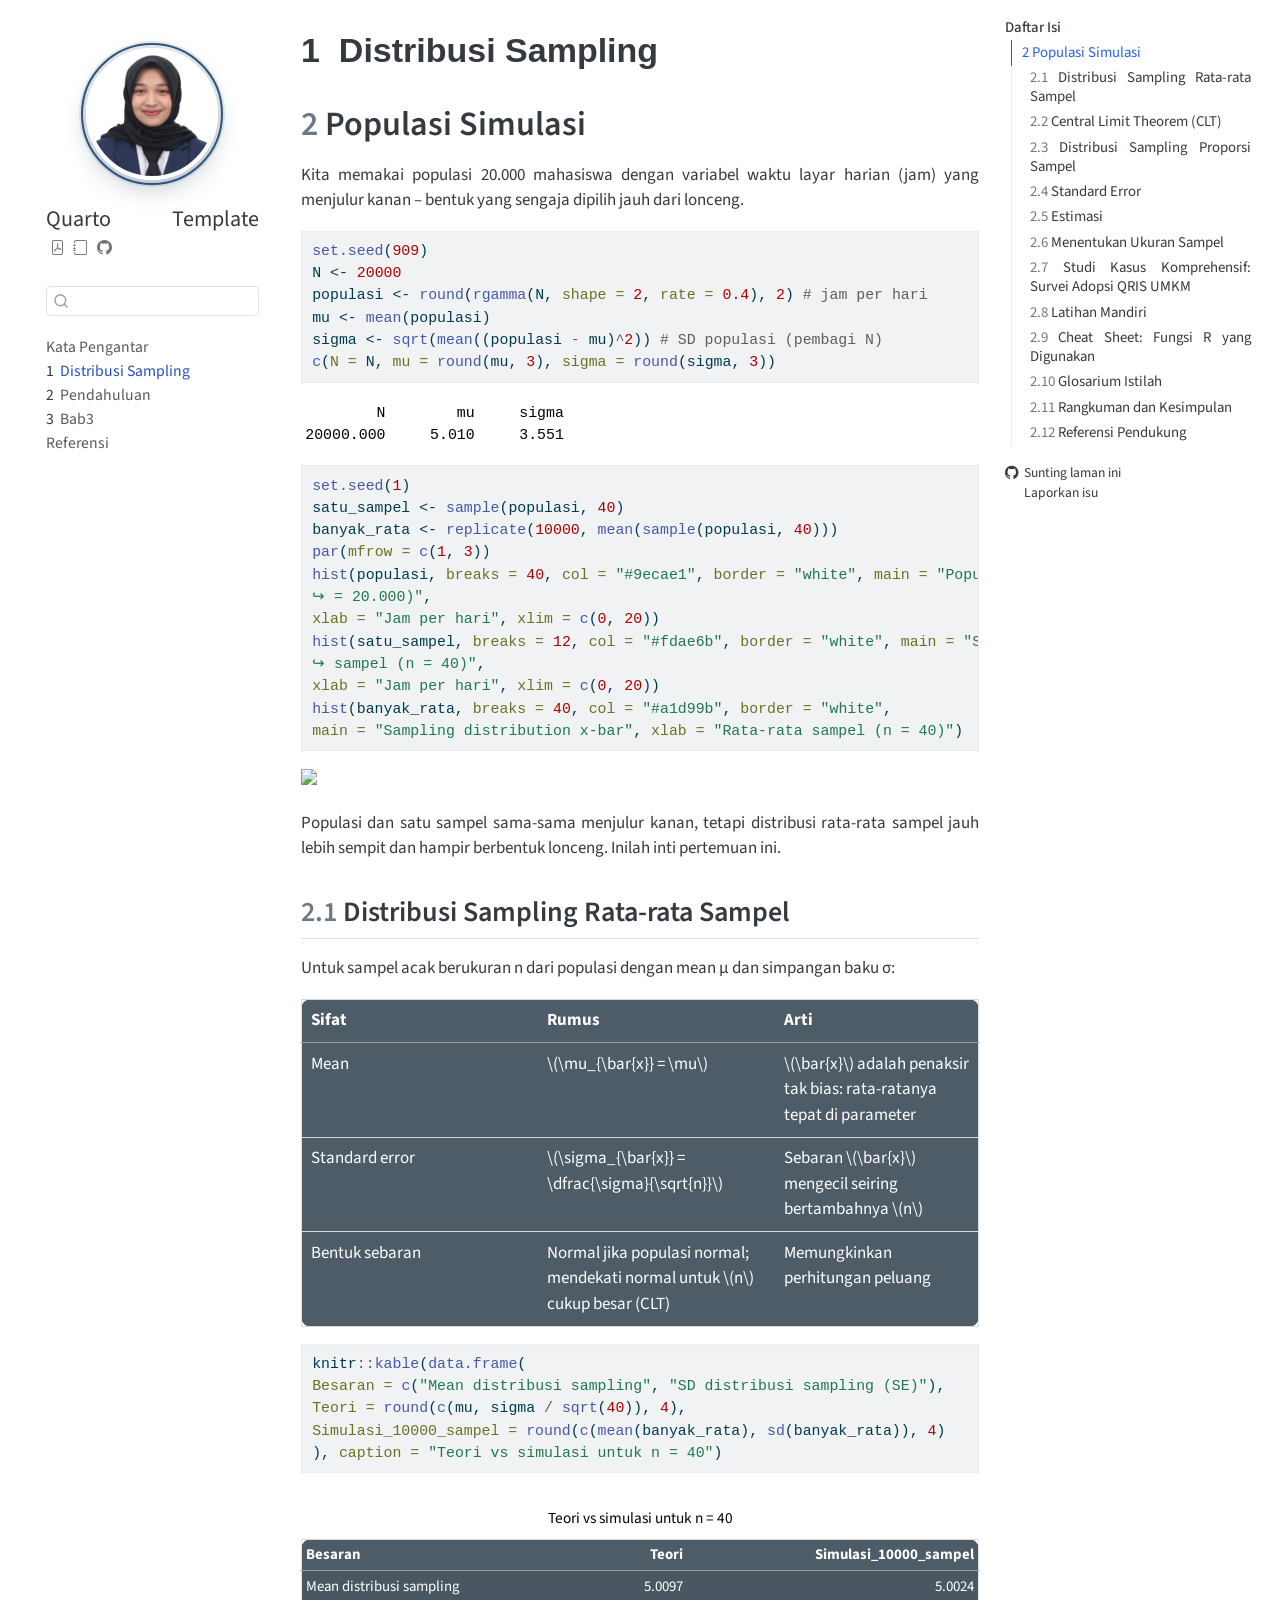
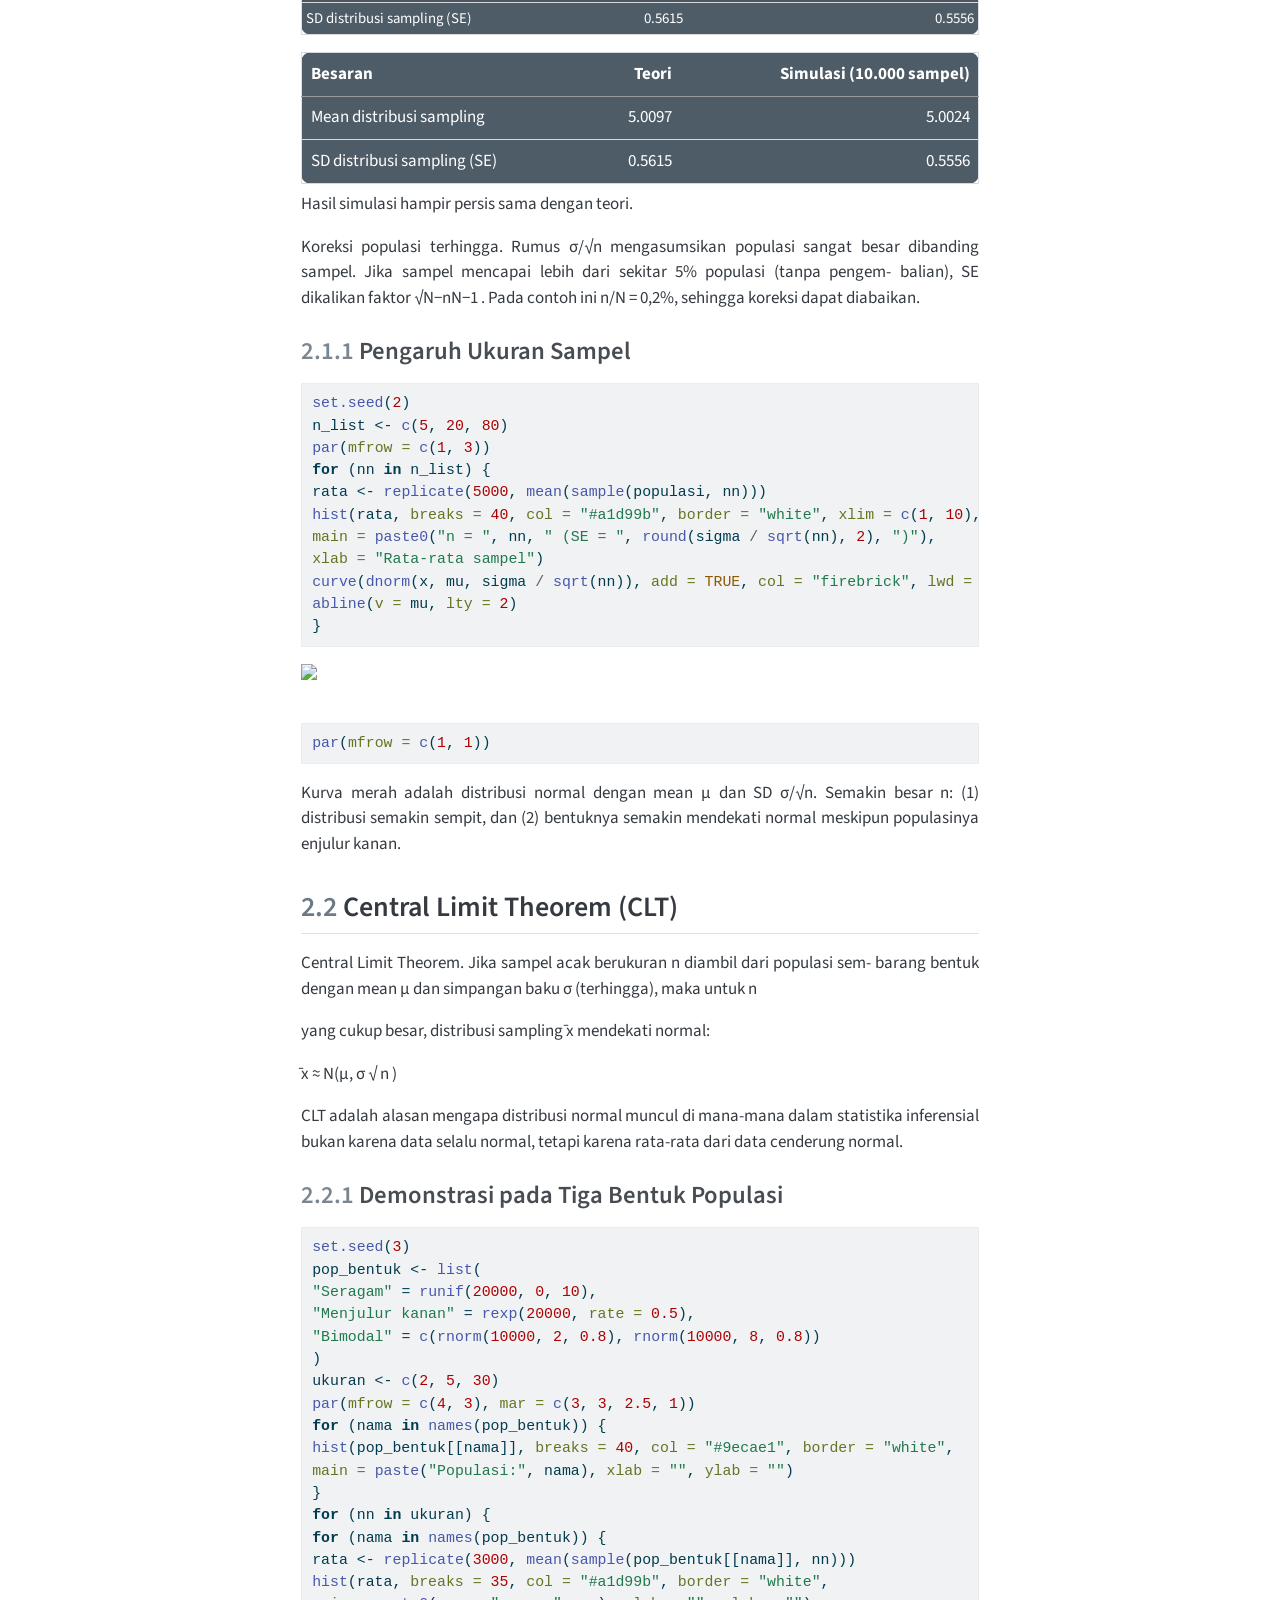
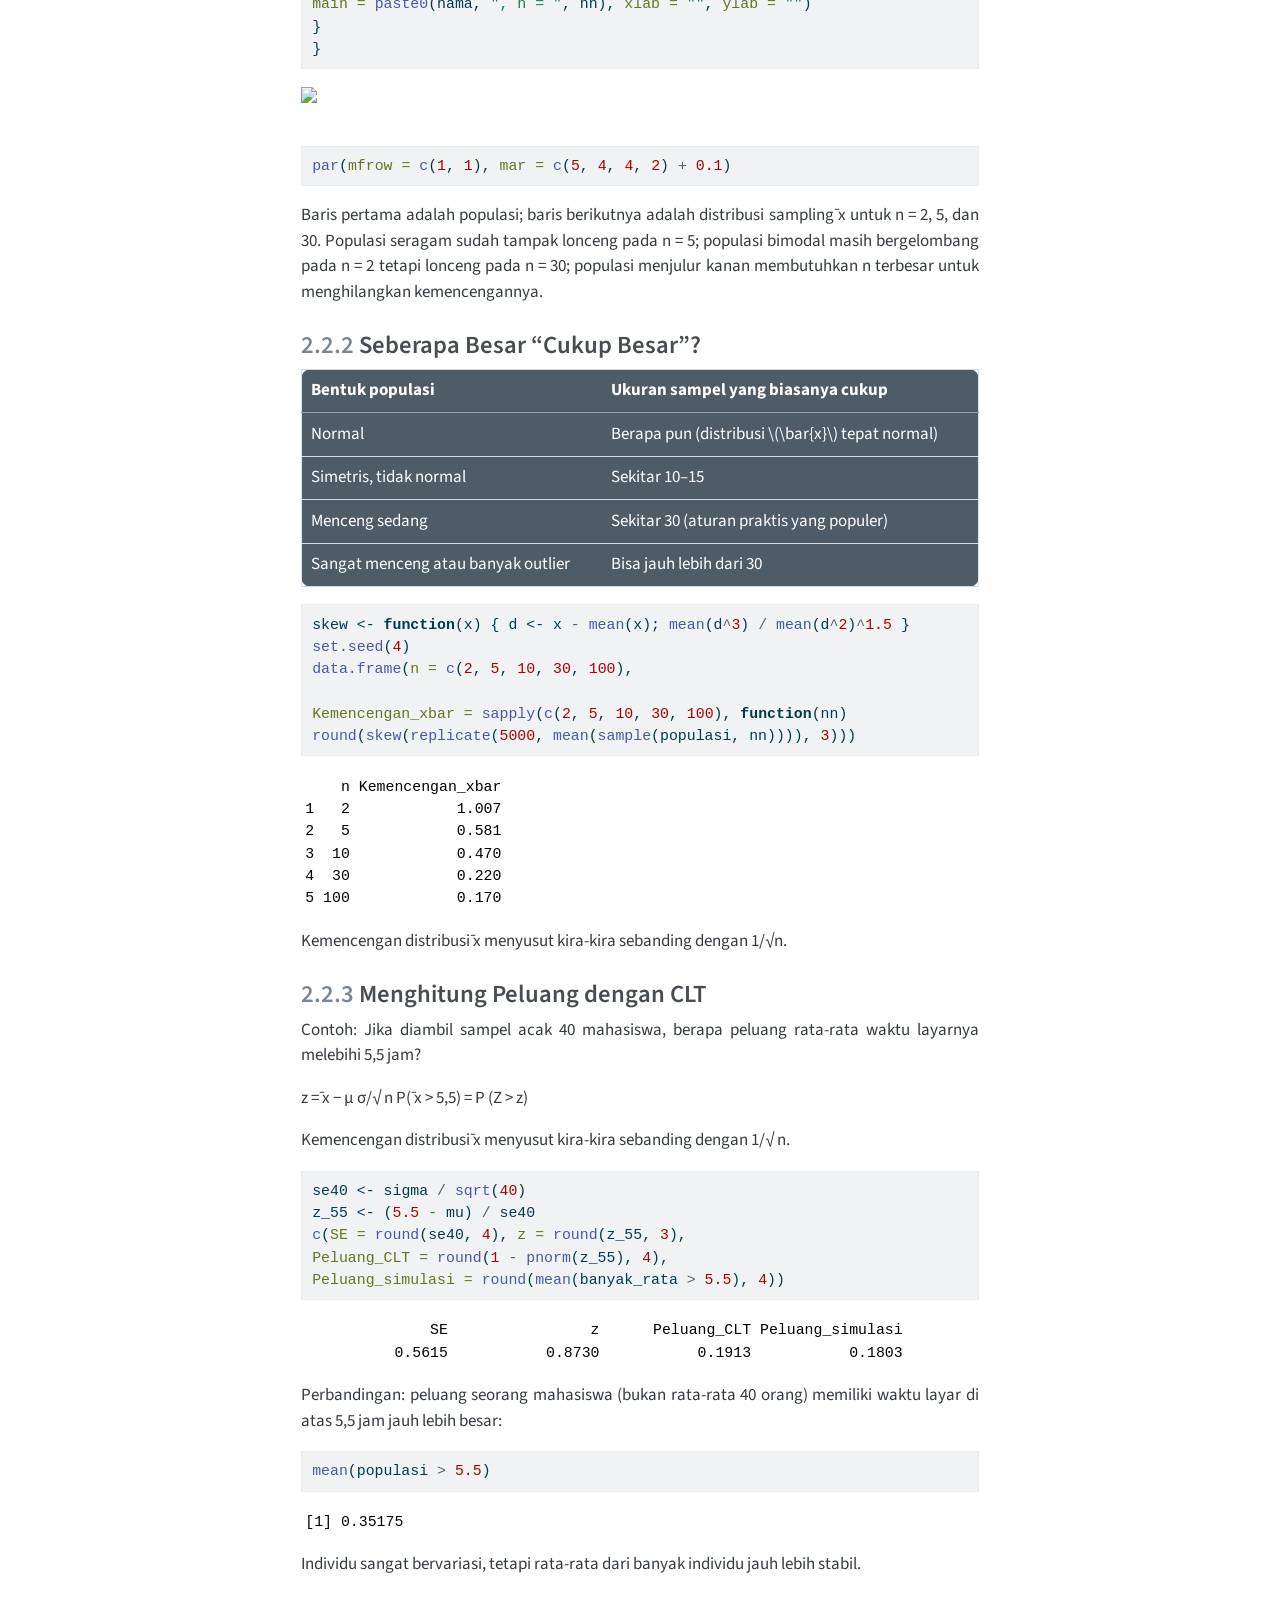
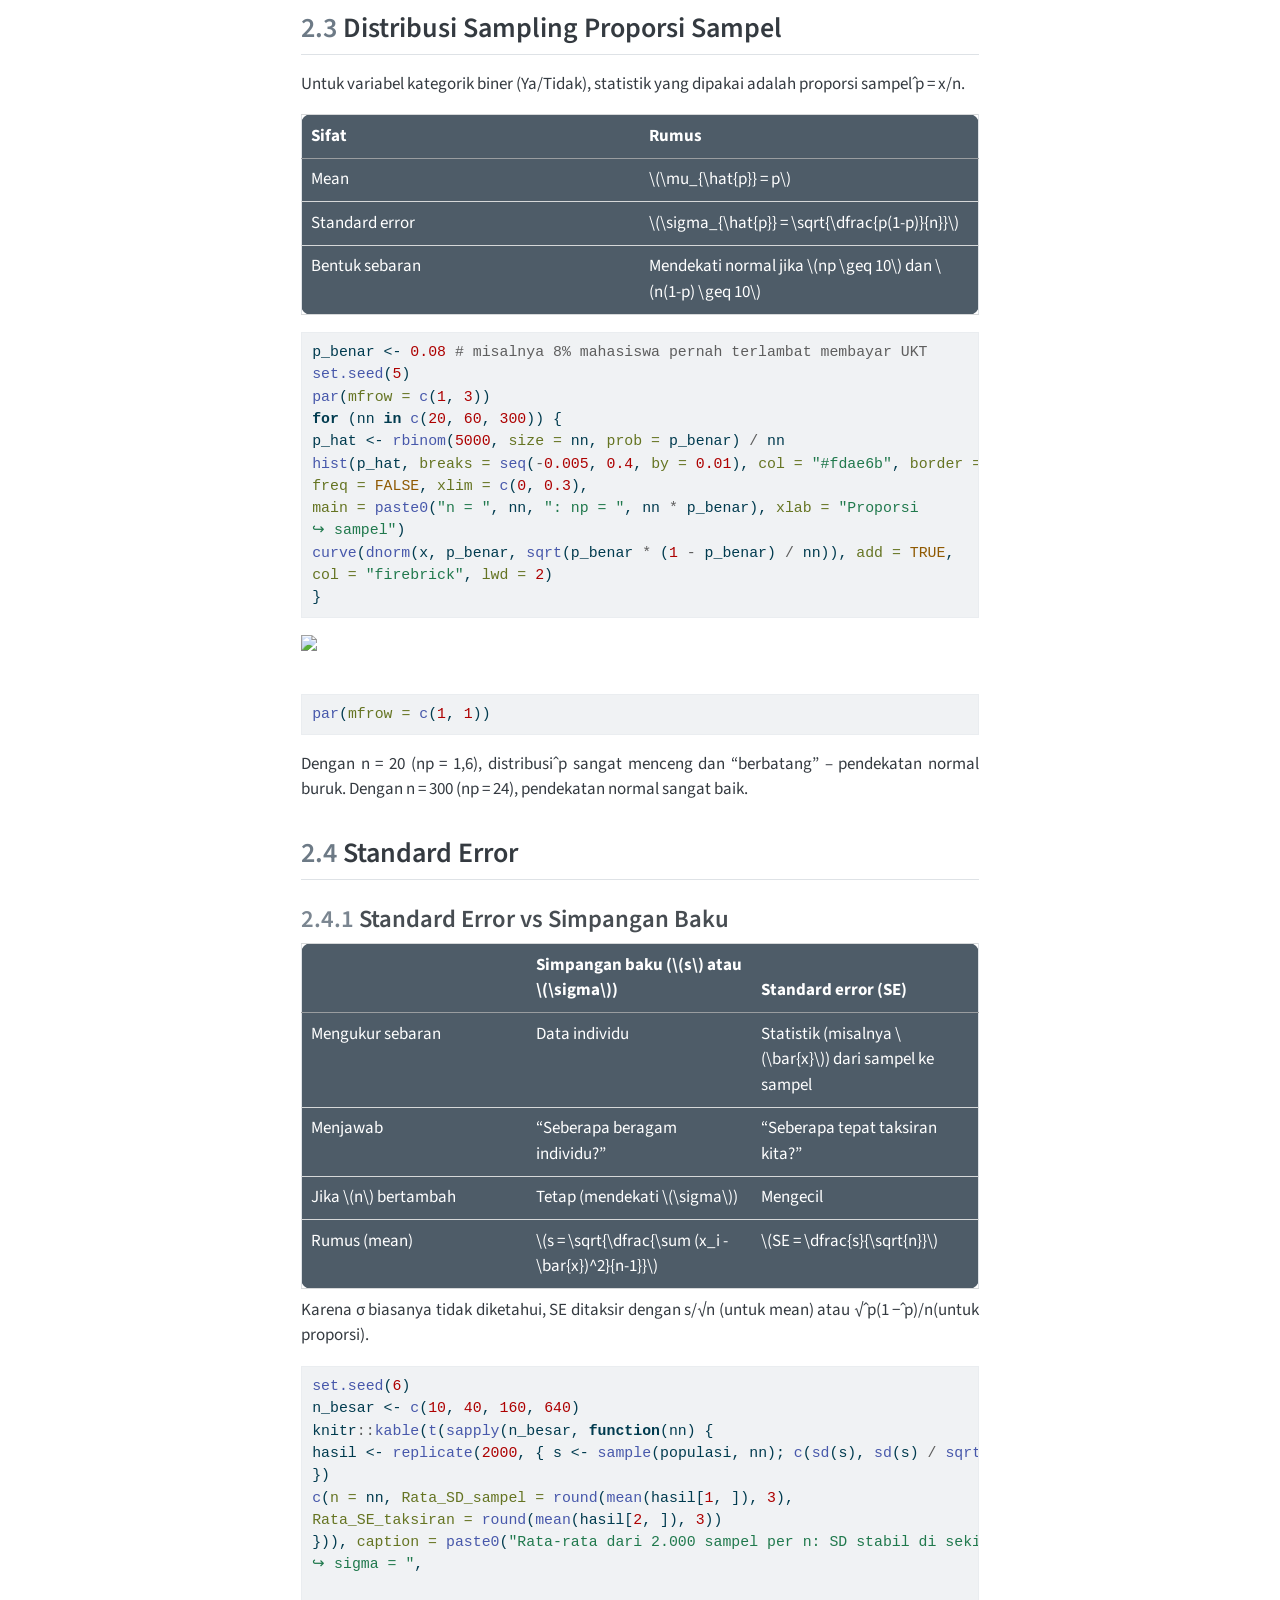
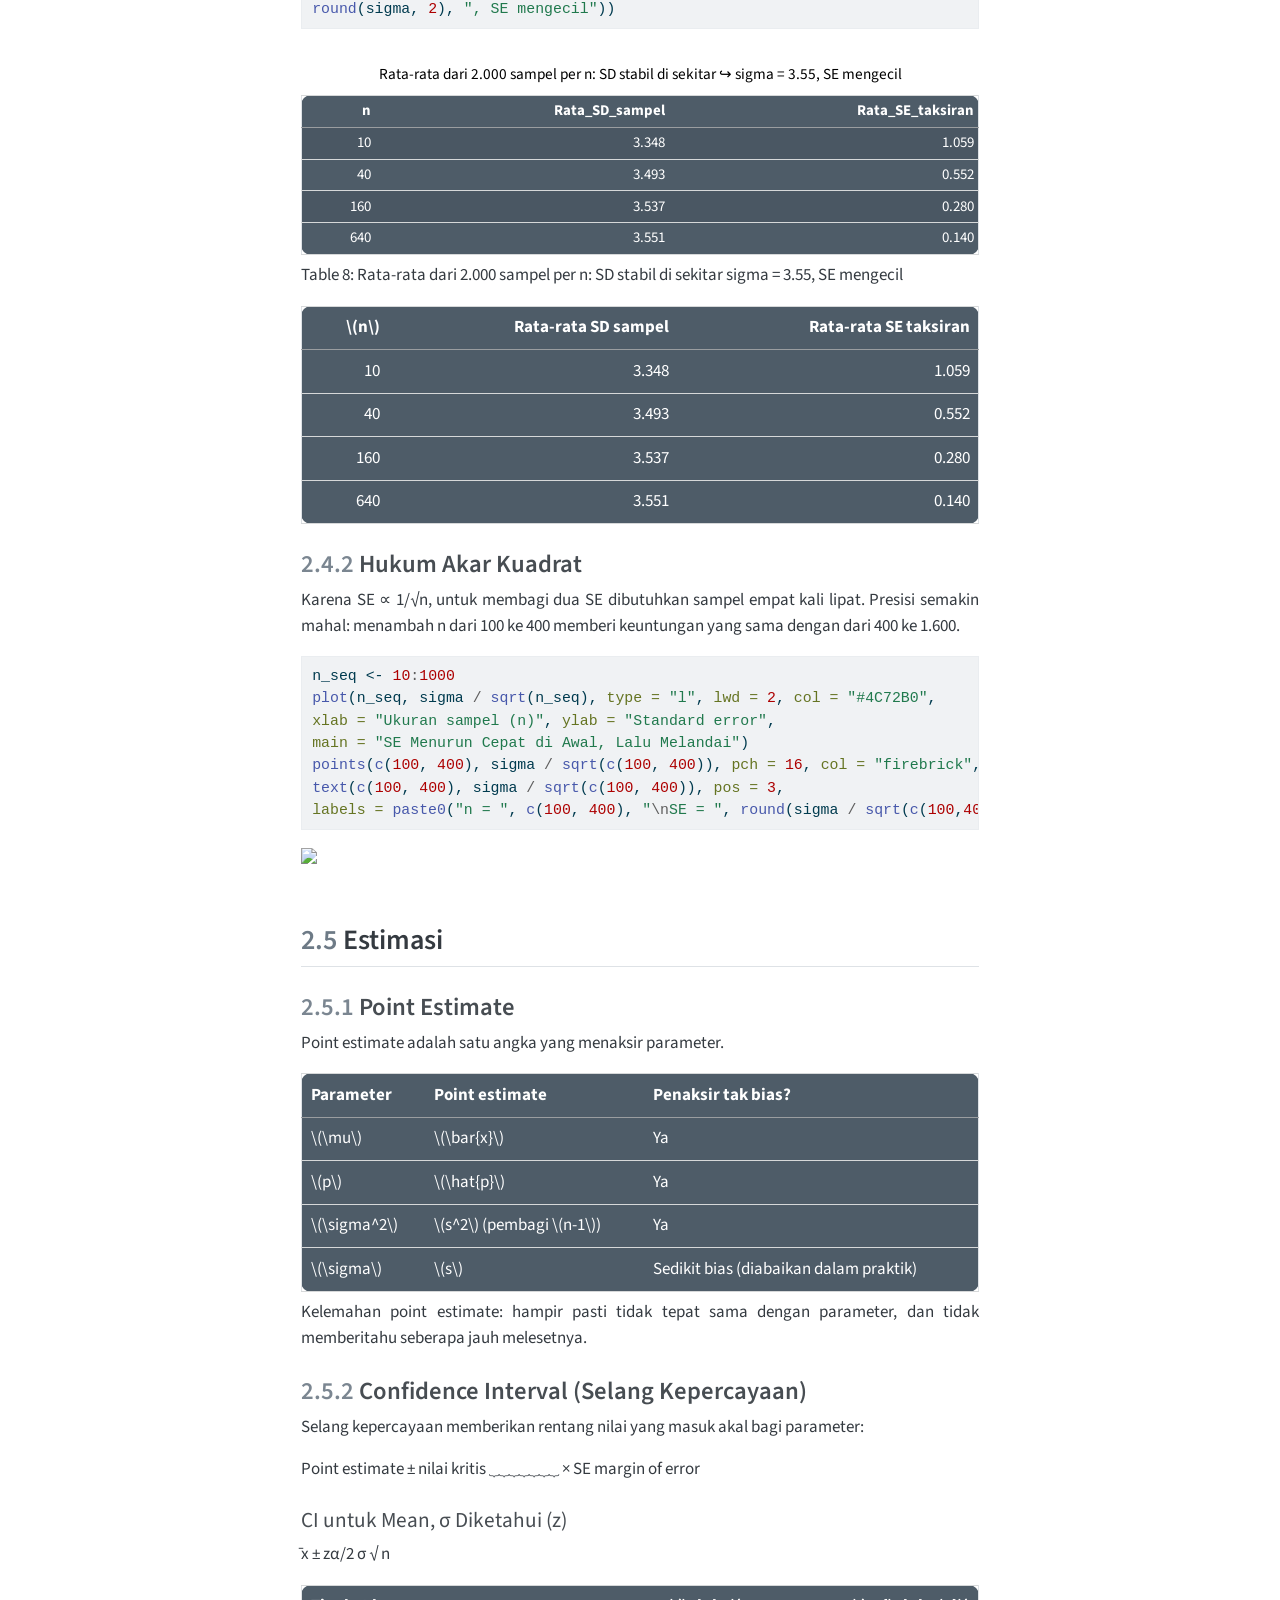
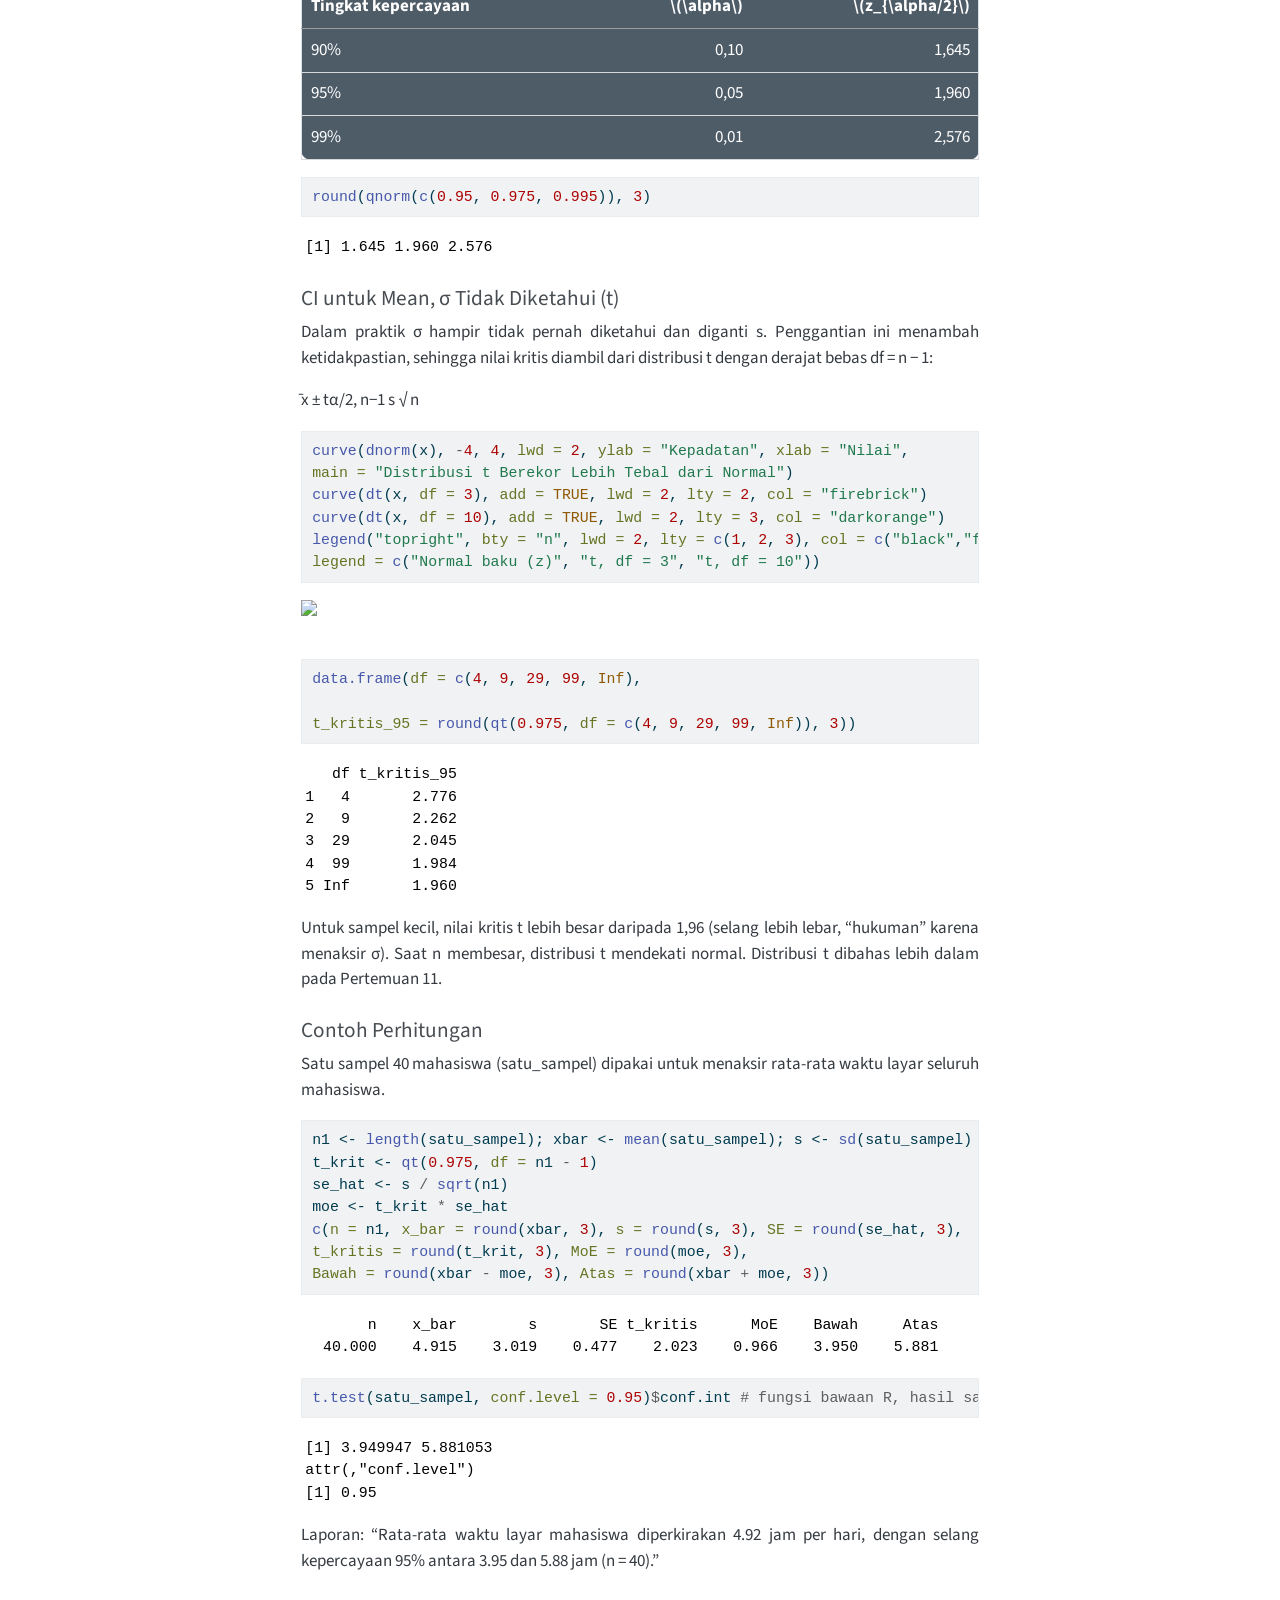
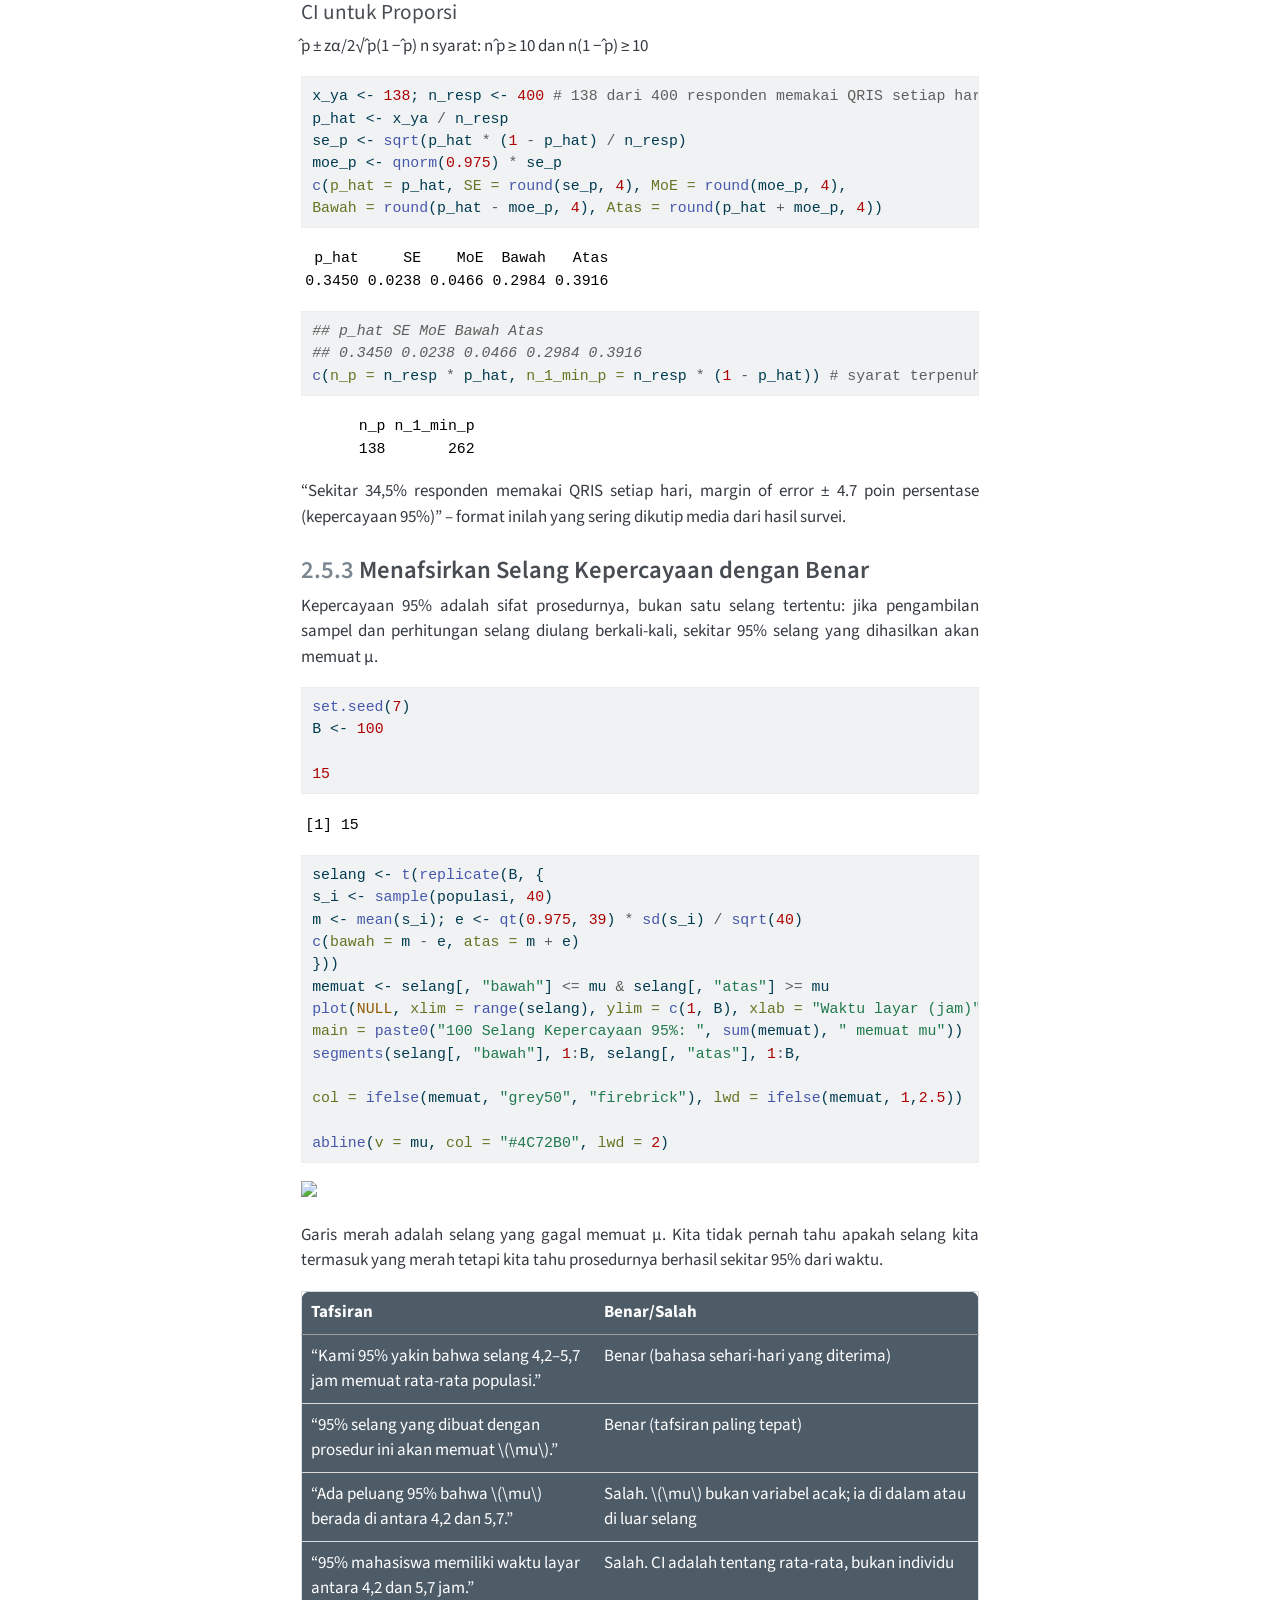
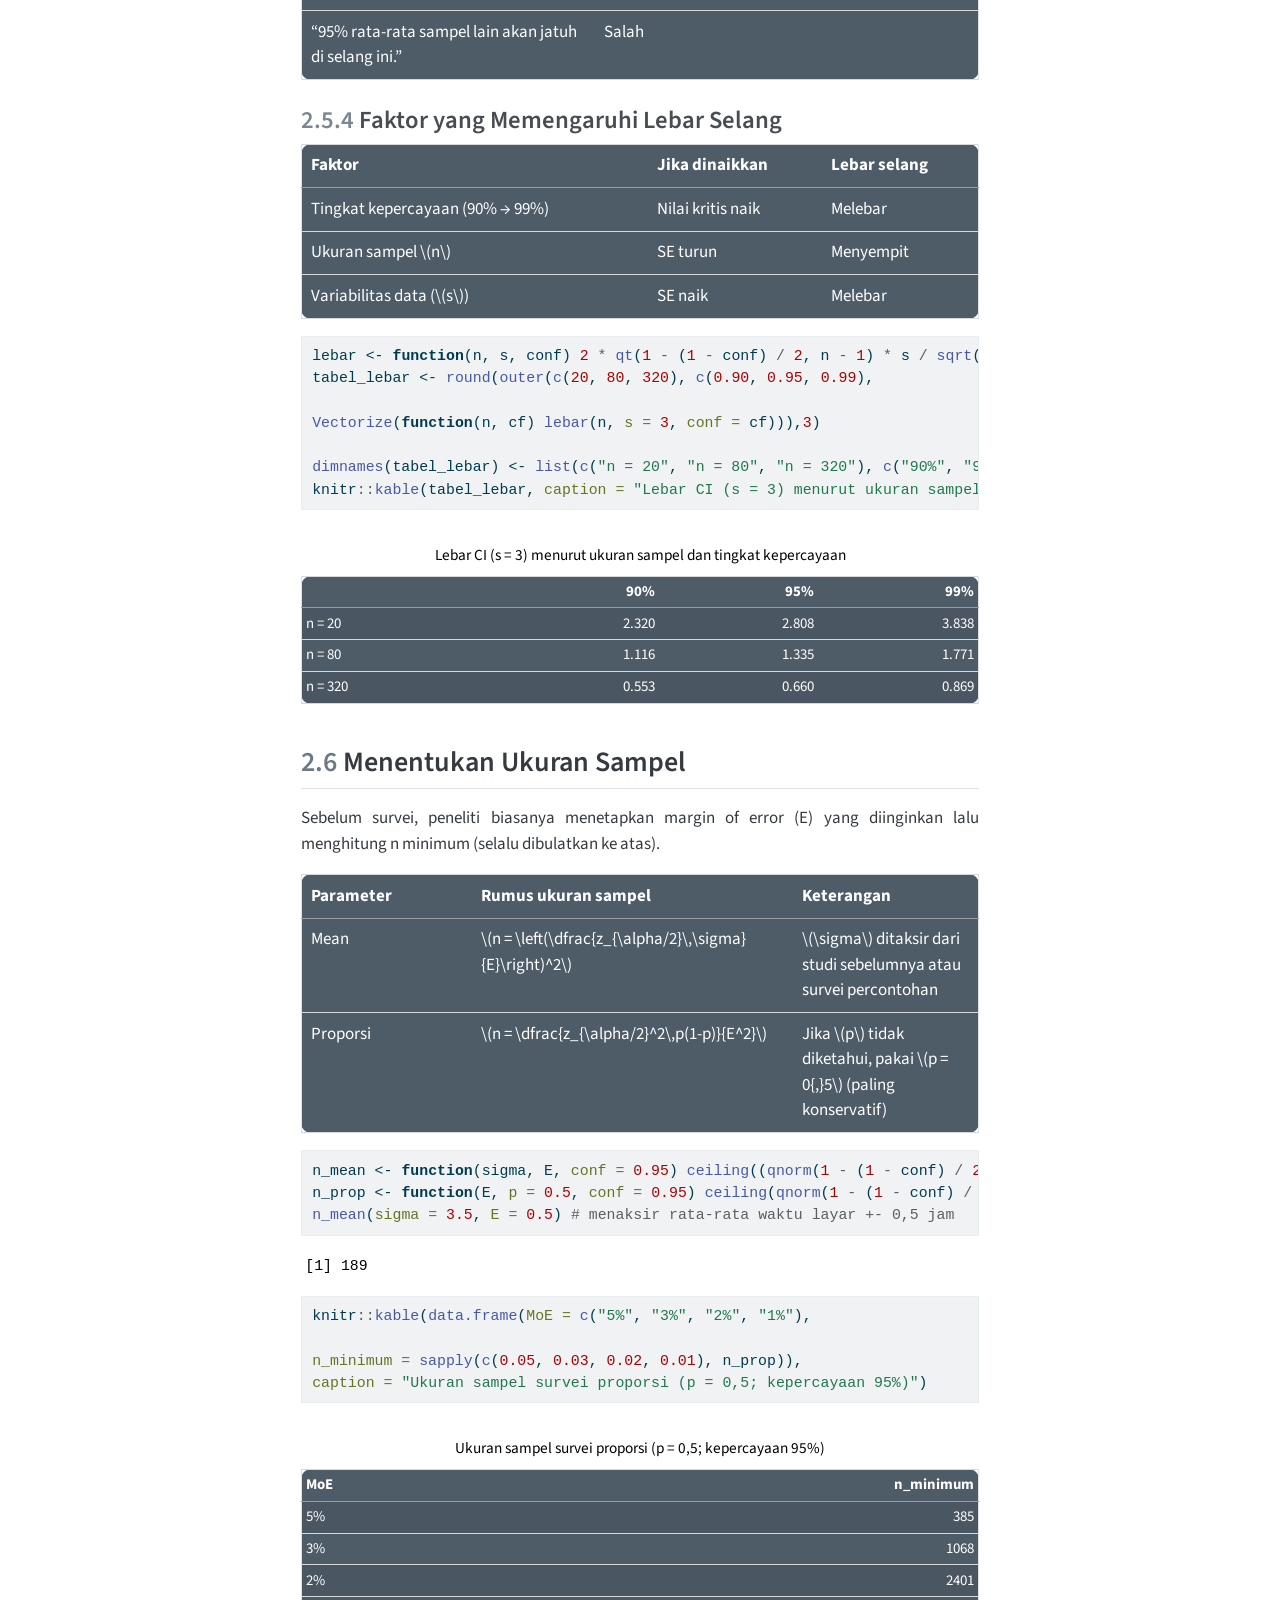
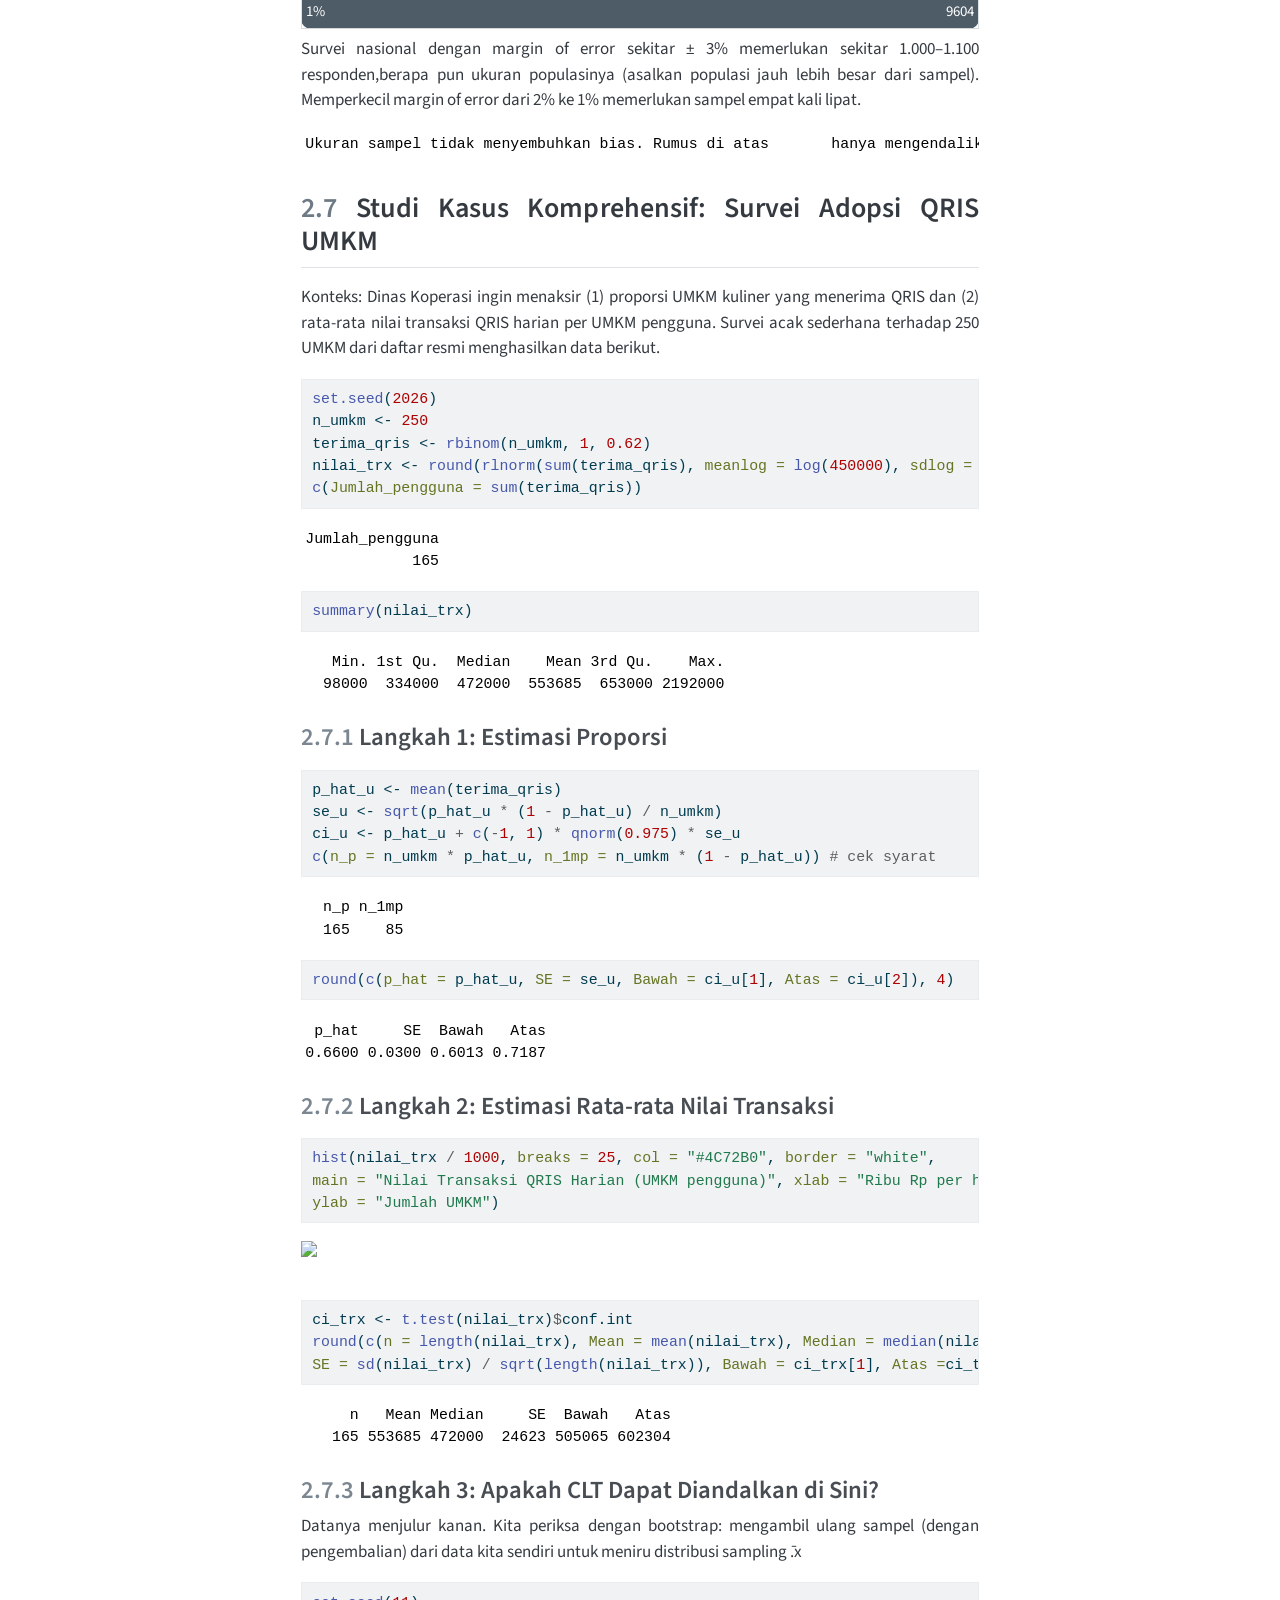
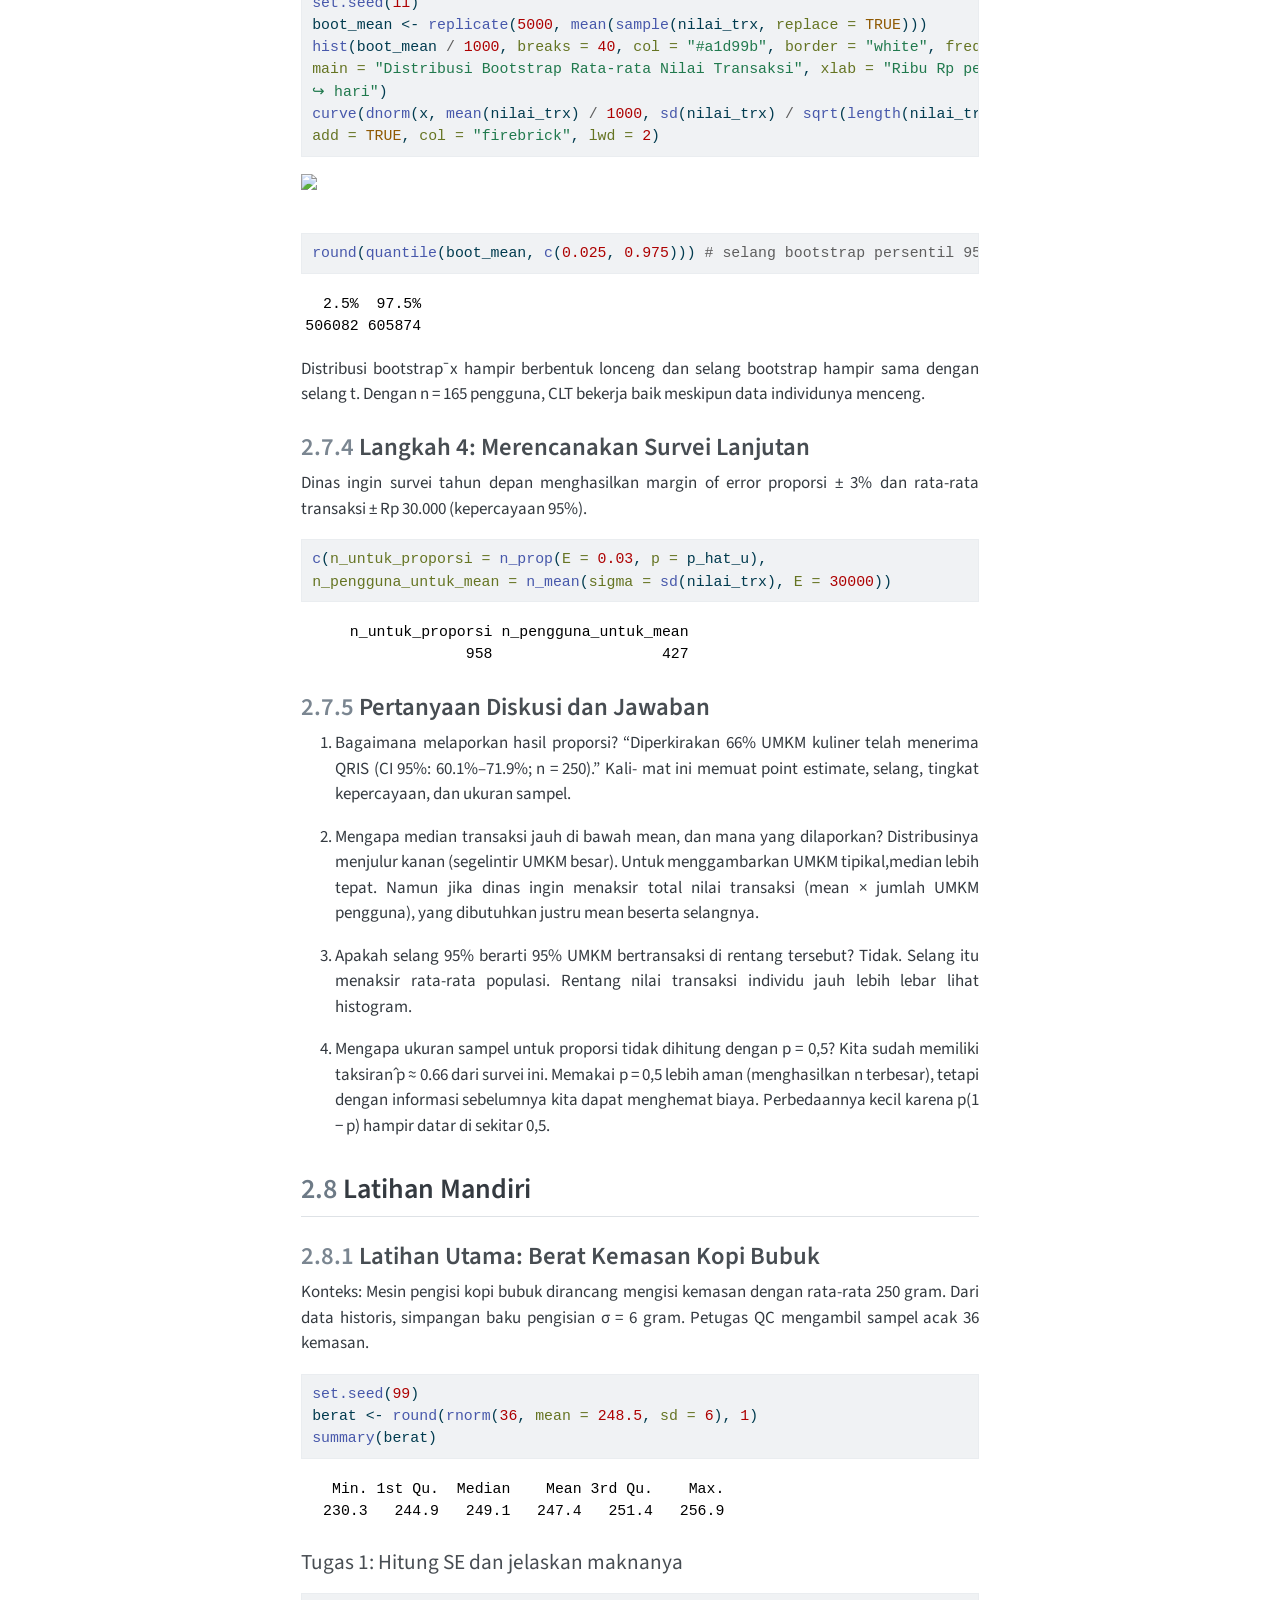
==== commit 2b0debac: "Update book content" ====
--- a/docs/chapters/bab-1.html
+++ b/docs/chapters/bab-1.html
@@ -113,7 +113,7 @@
   }
 }</script>
 <style>html{ scroll-behavior: smooth; }</style>
-<meta name="author" content="Bakti Siregar, M.Sc.">
+<meta name="author" content="Oriza Syatifa">
 
   <script src="https://cdnjs.cloudflare.com/polyfill/v3/polyfill.min.js?features=es6"></script>
   <script defer="" src="https://cdn.jsdelivr.net/npm/mathjax@4/tex-chtml.js" type="text/javascript"></script>
@@ -202,7 +202,7 @@
         <li class="sidebar-item">
   <div class="sidebar-item-container"> 
   <a href="../chapters/bab-2.html" class="sidebar-item-text sidebar-link">
- <span class="menu-text"><span class="chapter-number">2</span>&nbsp; <span class="chapter-title">Hypothesis Testing</span></span></a>
+ <span class="menu-text"><span class="chapter-number">2</span>&nbsp; <span class="chapter-title">Pendahuluan</span></span></a>
   </div>
 </li>
         <li class="sidebar-item">
@@ -2094,8 +2094,8 @@
       </a>          
   </div>
   <div class="nav-page nav-page-next">
-      <a href="../chapters/bab-2.html" class="pagination-link" aria-label="Hypothesis Testing">
-        <span class="nav-page-text"><span class="chapter-number">2</span>&nbsp; <span class="chapter-title">Hypothesis Testing</span></span> <i class="bi bi-arrow-right-short"></i>
+      <a href="../chapters/bab-2.html" class="pagination-link" aria-label="Pendahuluan">
+        <span class="nav-page-text"><span class="chapter-number">2</span>&nbsp; <span class="chapter-title">Pendahuluan</span></span> <i class="bi bi-arrow-right-short"></i>
       </a>
   </div>
 </nav>
--- a/docs/assets/style.css
+++ b/docs/assets/style.css
@@ -0,0 +1,201 @@
+p.caption {
+  color: #777;
+  margin-top: 10px;
+}
+p code {
+  white-space: inherit;
+}
+pre {
+  word-break: normal;
+  word-wrap: normal;
+}
+pre code {
+  white-space: inherit;
+}
+
+
+/* TOC */
+
+.book .book-summary {
+    position: absolute;
+    top: 0;
+    left: -300px;
+    bottom: 0;
+    z-index: 1;
+    width: 300px;
+    color: #FFFFFF;
+    background: #315479;
+    border-right: 1px solid rgba(0,0,0,.15);
+}
+
+.book .book-summary ul.summary li a, .book .book-summary ul.summary li span {
+    margin: 5px 5px 5px 5px;
+    display: block;
+    padding: 10px 20px 10px 20px;
+    color: #FFFFFF;
+    background: 0 0;
+    text-overflow: ellipsis;
+    overflow: hidden;
+    white-space: nowrap;
+    position: relative;
+}
+
+.book .book-summary ul.summary li.active>a {
+    padding-left: 5px;
+    border-radius: 10px 10px 10px 10px;
+    color: #FFFFFF;
+    font-weight: bold;
+    background: rgba(243,242,242,.35);
+    text-decoration: none;
+}
+
+.book .book-summary ul.summary li a:hover {
+    padding-left: 5px;
+    border-radius: 10px 10px 10px 10px;
+    font-weight: bold;
+    color: #FFFFFF;
+    background: rgba(243,242,242,.40);
+    text-decoration: none;
+}
+
+/* Tables */
+
+td, tr, th {
+    color:white !important;
+    background-color: transparent !important;
+}
+
+table {
+    border-radius: 10px 10px 10px 10px;
+    color:white !important;
+    background-color: rgb(78, 92, 104) !important;
+    padding: 6px 13px;
+    border: 1px solid #f0f0f0;
+}
+
+
+caption {
+    color:black;
+}
+
+
+/* source code copy button */
+.copy {
+  width: inherit;
+  background-color: #e2e2e2 ;
+  border: none;
+  border-radius: 2px;
+  float: right;
+  font-size: 60%;
+  padding: 4px 4px 4px 4px;
+  margin-left:5px;
+}
+
+.download {
+  width: inherit;
+  background-color: #e2e2e2 ;
+  border: none;
+  border-radius: 2px;
+  float: right;
+  font-size: 60%;
+  padding: 4px 4px 4px 4px;
+}
+
+.book .book-header.fixed {
+  font-family: 'Pacifico', sans-serif;
+  background-color:#F2F2F2;
+}
+
+.title {
+  font-family: 'Pacifico', sans-serif;  
+}
+
+.book .book-summary {
+  font-family:'PT Sans', sans-serif;
+}
+
+.book.font-family-0 {
+    font-family: 'Source Sans Pro', arial, sans-serif;
+}
+
+/*
+.book .book-body .page-wrapper .page-inner {
+  max-width: 980px !important;
+}
+*/
+
+
+body {
+  text-align: justify
+}
+
+#quarto-sidebar .sidebar-header::before {
+  content: "";
+  display: block;
+  width: 132px;
+  aspect-ratio: 1;
+  margin: 1rem auto 1.5rem;
+  background: url("../images/author/orizaa.jpeg") center 26% / cover no-repeat;
+  border: 4px solid #fff;
+  border-radius: 50%;
+  outline: 2px solid #315479;
+  outline-offset: 3px;
+  box-shadow: 0 0 0 7px rgba(49, 84, 121, 0.12), 0 10px 24px rgba(0, 40, 70, 0.2);
+}
+
+#penulis .quarto-figure-right {
+  float: right;
+  width: clamp(150px, 24vw, 220px);
+  margin: 0 0 1rem 1.5rem;
+}
+
+#penulis .quarto-figure-right figure {
+  margin: 0;
+}
+
+#penulis .author-portrait {
+  width: 100% !important;
+  aspect-ratio: 1;
+  object-fit: cover;
+  object-position: center 26%;
+  border: 4px solid #fff;
+  border-radius: 50%;
+  outline: 2px solid #315479;
+  outline-offset: 3px;
+  box-shadow: 0 0 0 7px rgba(49, 84, 121, 0.12), 0 10px 24px rgba(0, 40, 70, 0.2);
+}
+
+#penulis .quarto-figure-right figcaption {
+  margin-top: 0.75rem;
+  text-align: center;
+}
+
+@media (max-width: 575.98px) {
+  #penulis .quarto-figure-right {
+    float: none;
+    width: min(60%, 220px);
+    margin: 0 auto 1.5rem;
+  }
+}
+
+
+.nocopy {
+        -webkit-touch-callout: none;  /* iOS Safari */   
+	-webkit-user-select: none;    /* Chrome all / Safari all */
+	-khtml-user-select: none;     /* Konqueror */
+	-moz-user-select: none;       /* Firefox all */
+	-ms-user-select: none;        /* IE 10+ */
+	-o-user-select: none;
+	user-select: none;            /* Likely future */
+}
+
+/* NO SELECT + HIGHLIGHT COLOR */
+* {
+  user-select: none;
+}
+*::selection {
+  background: none;
+}
+*::-moz-selection {
+  background: none;
+}
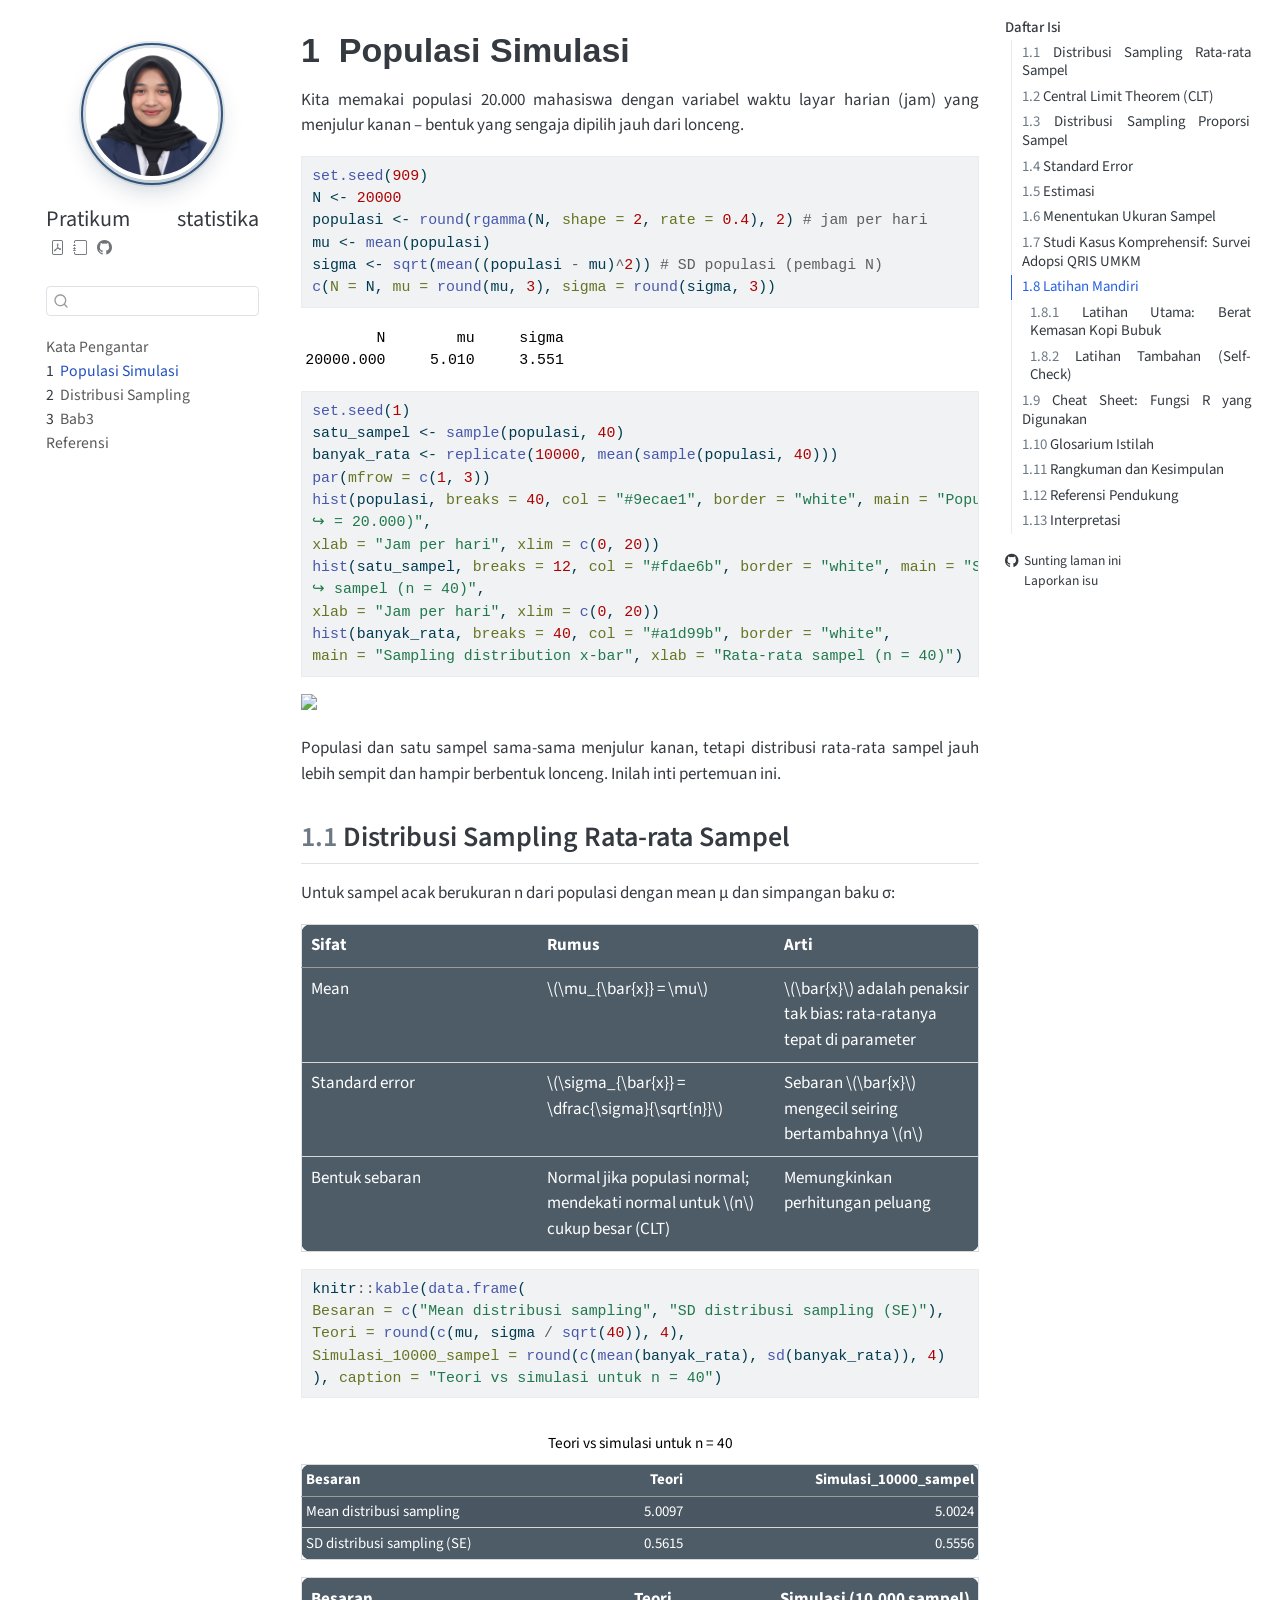
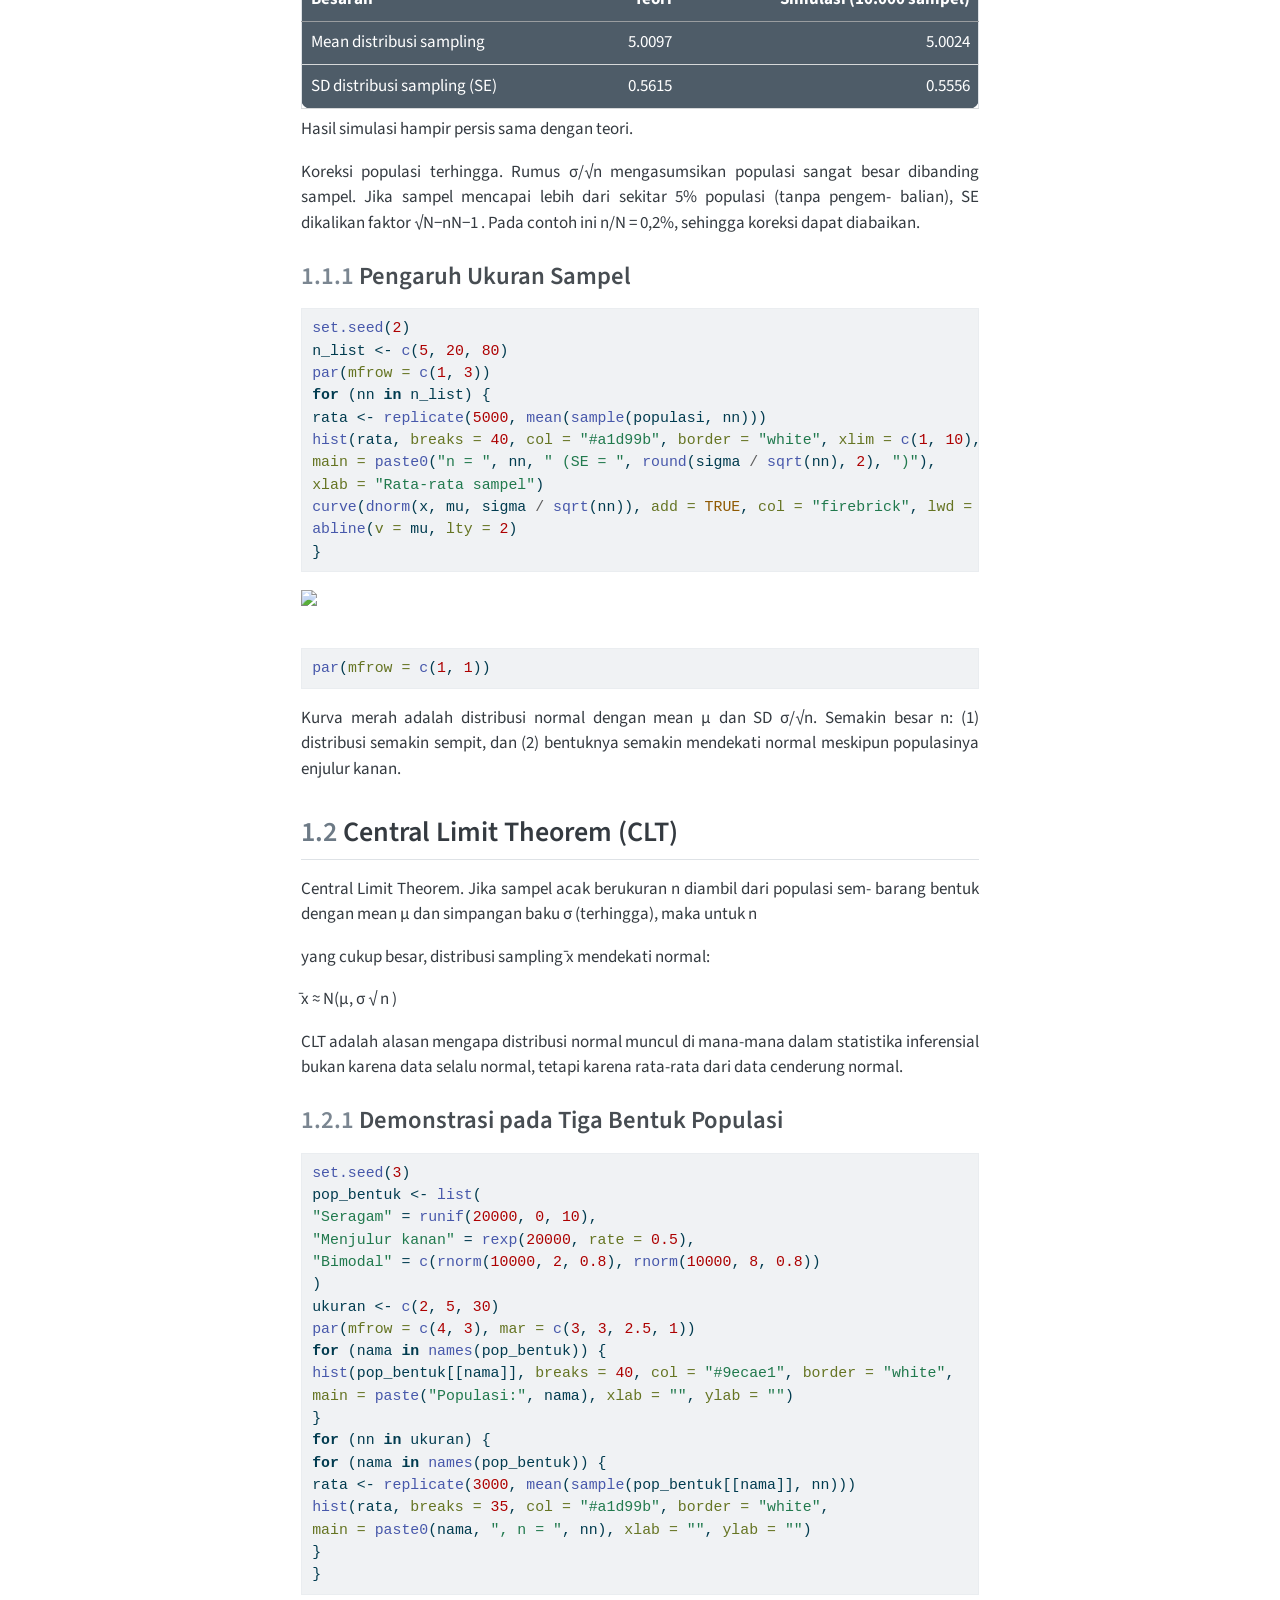
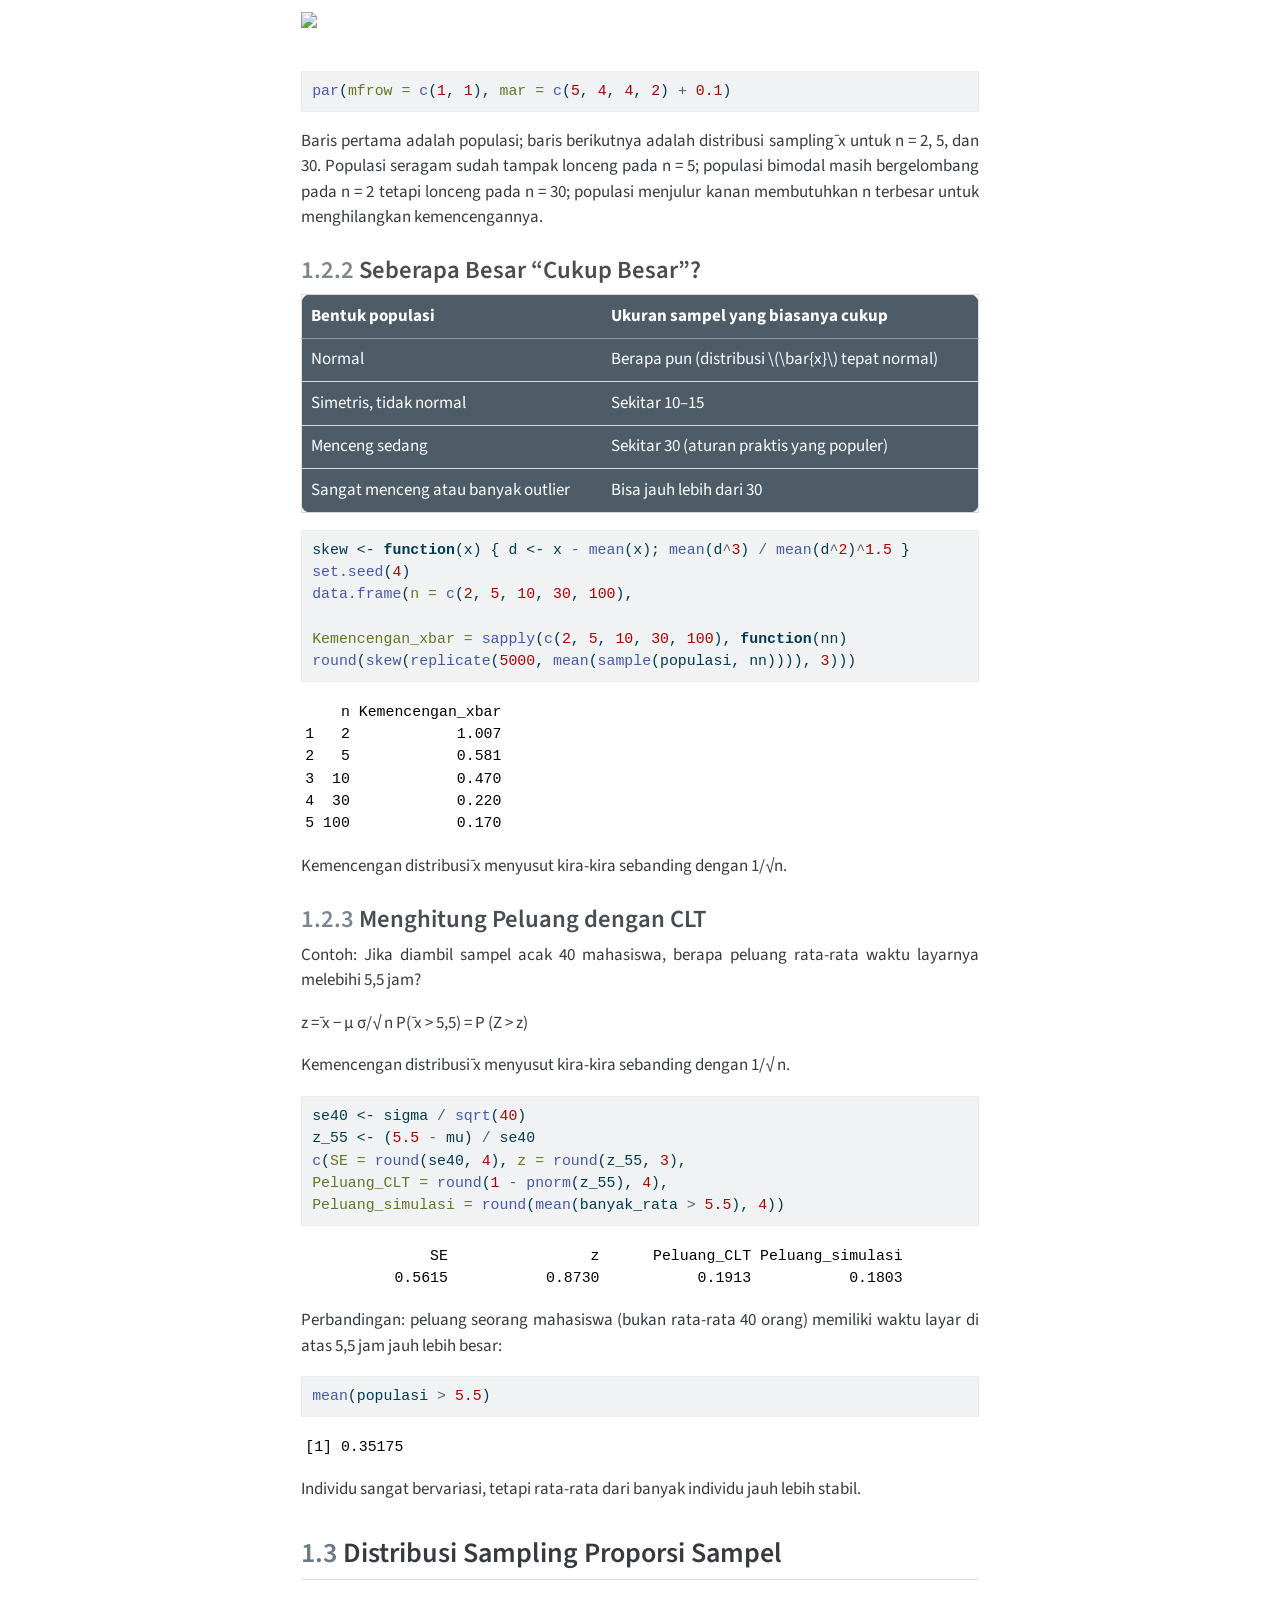
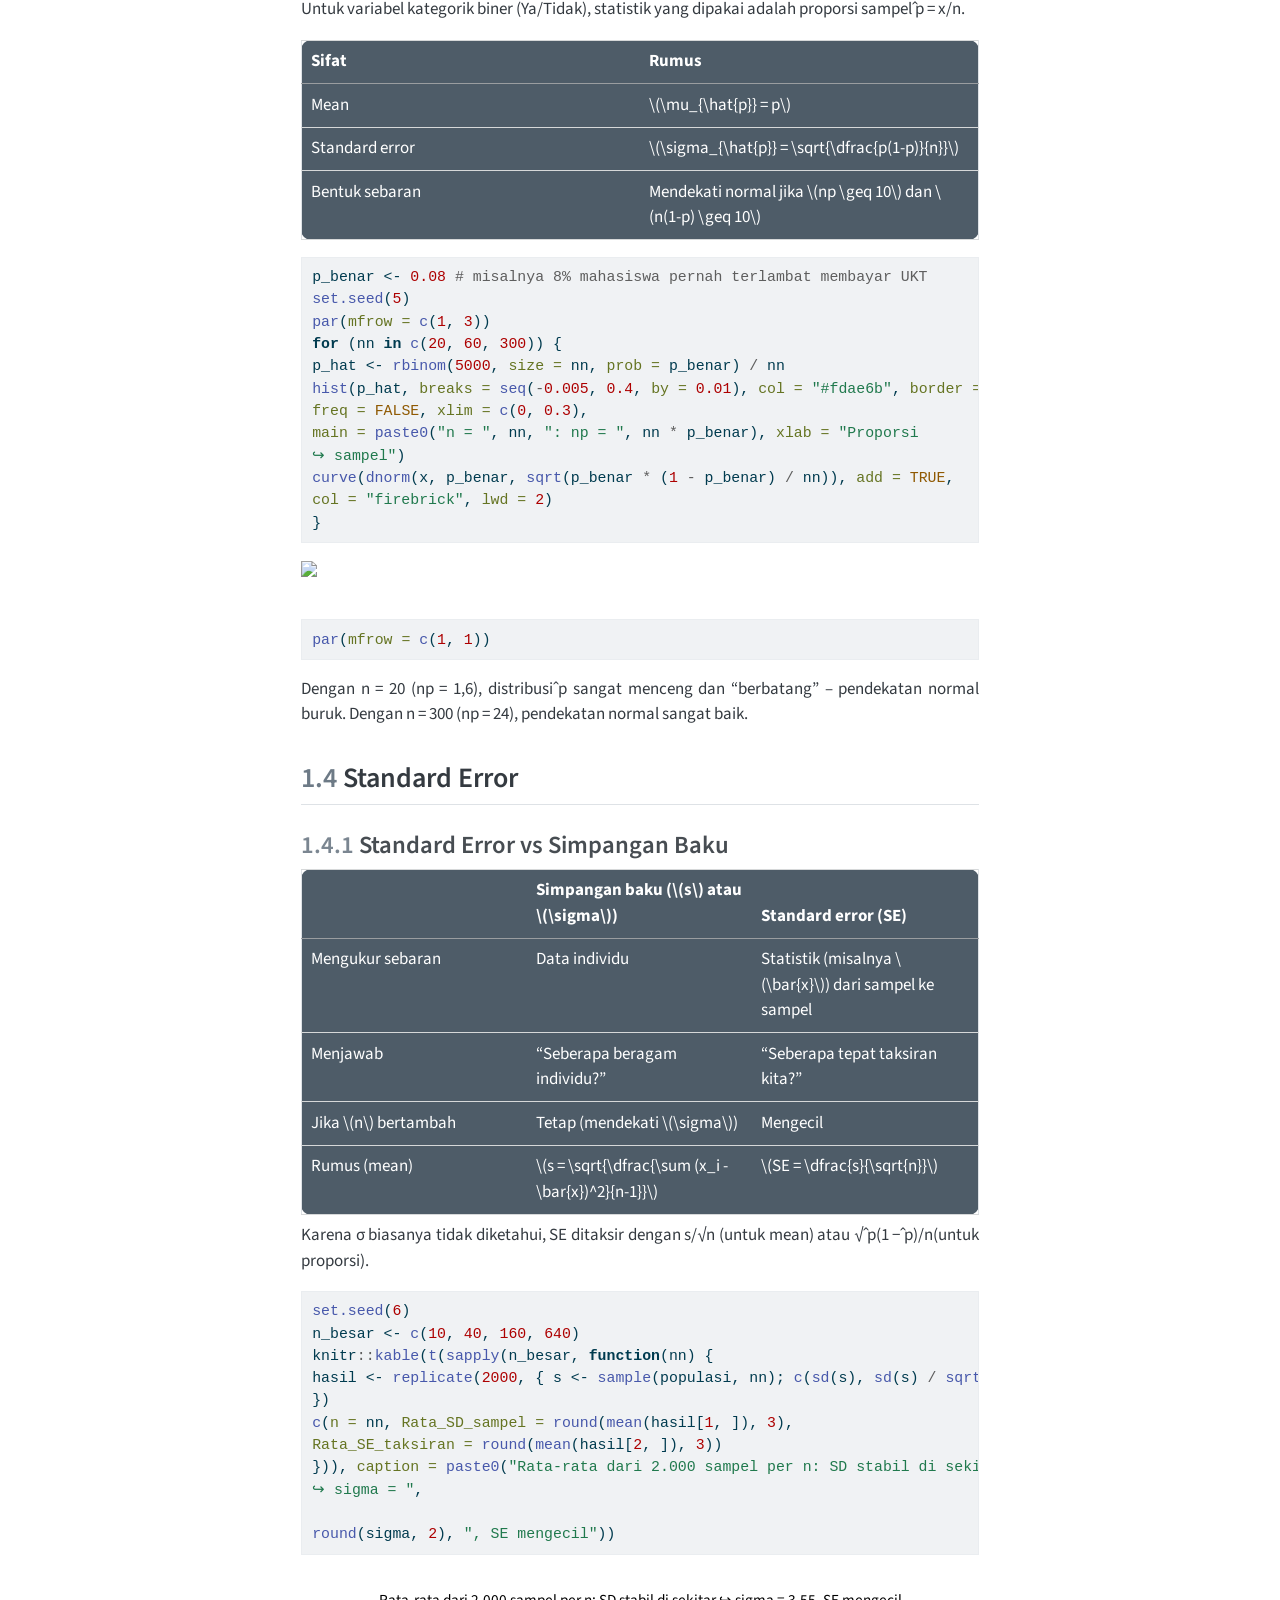
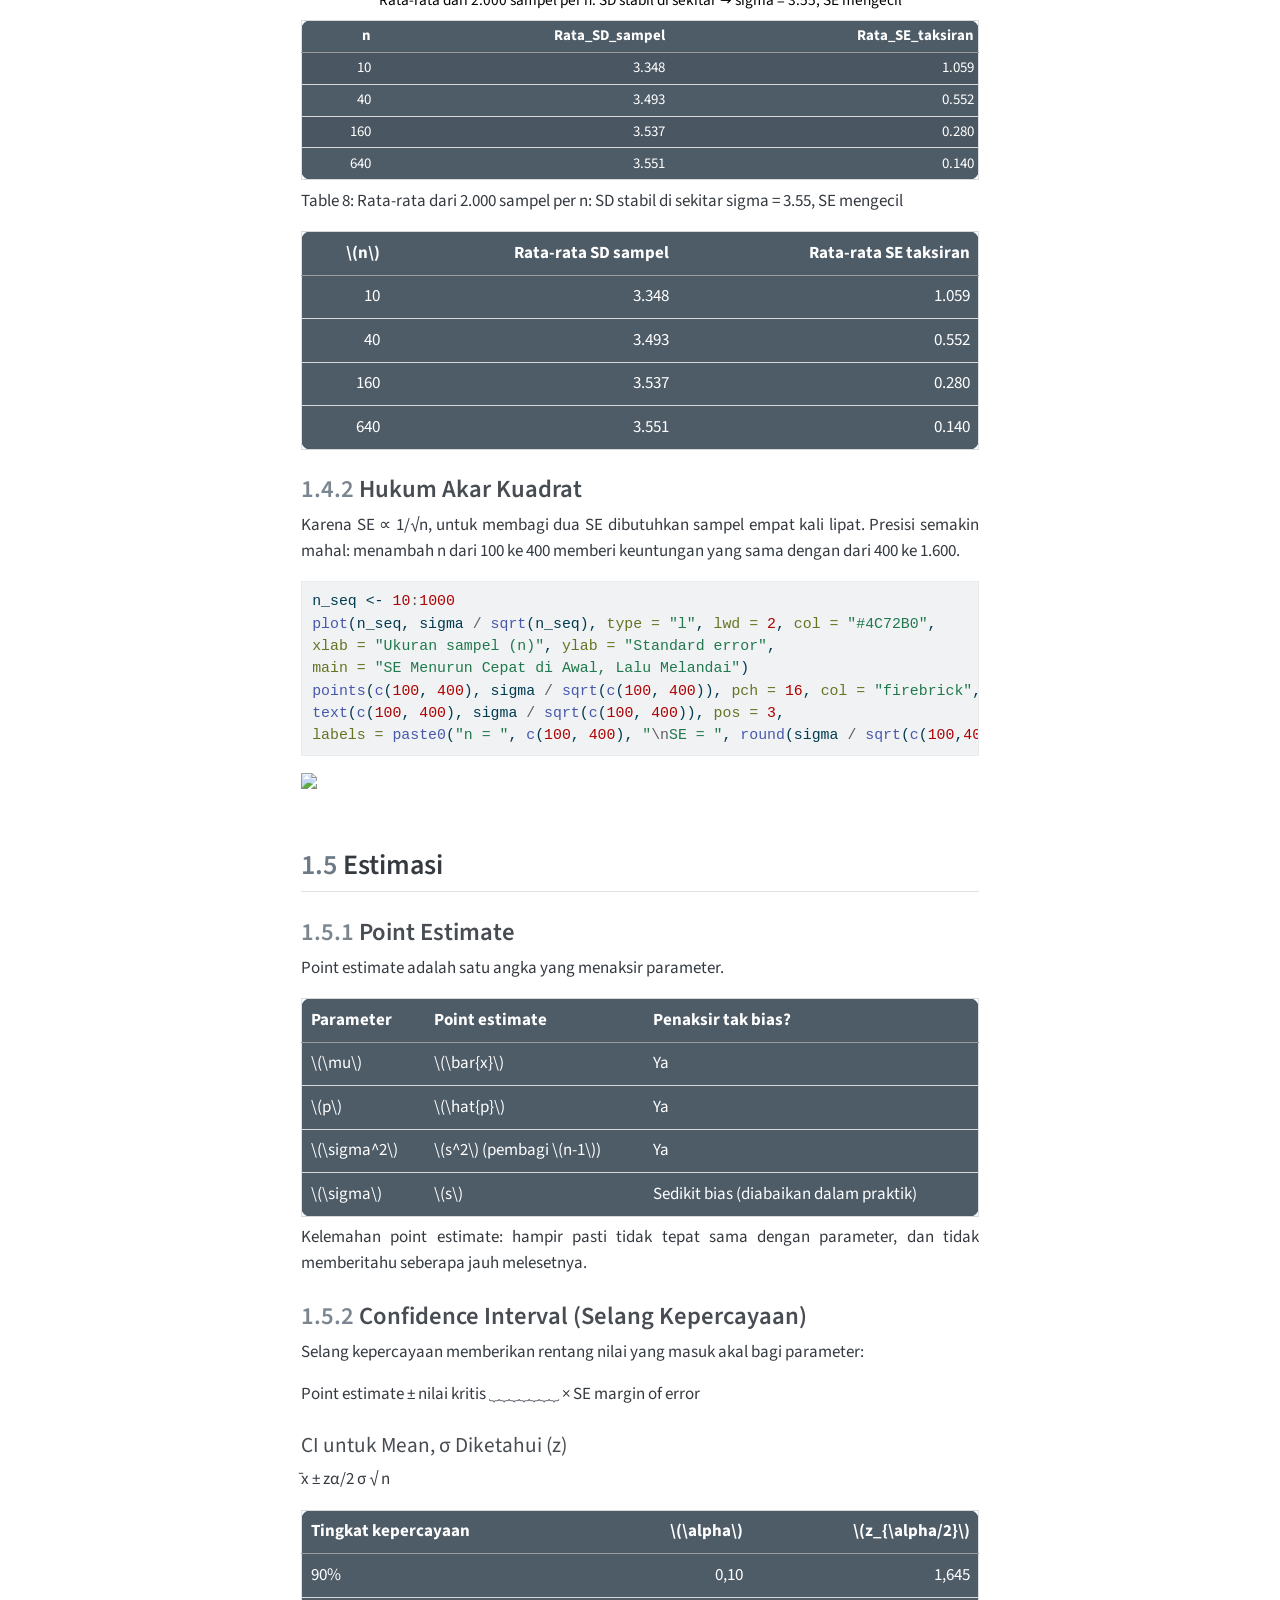
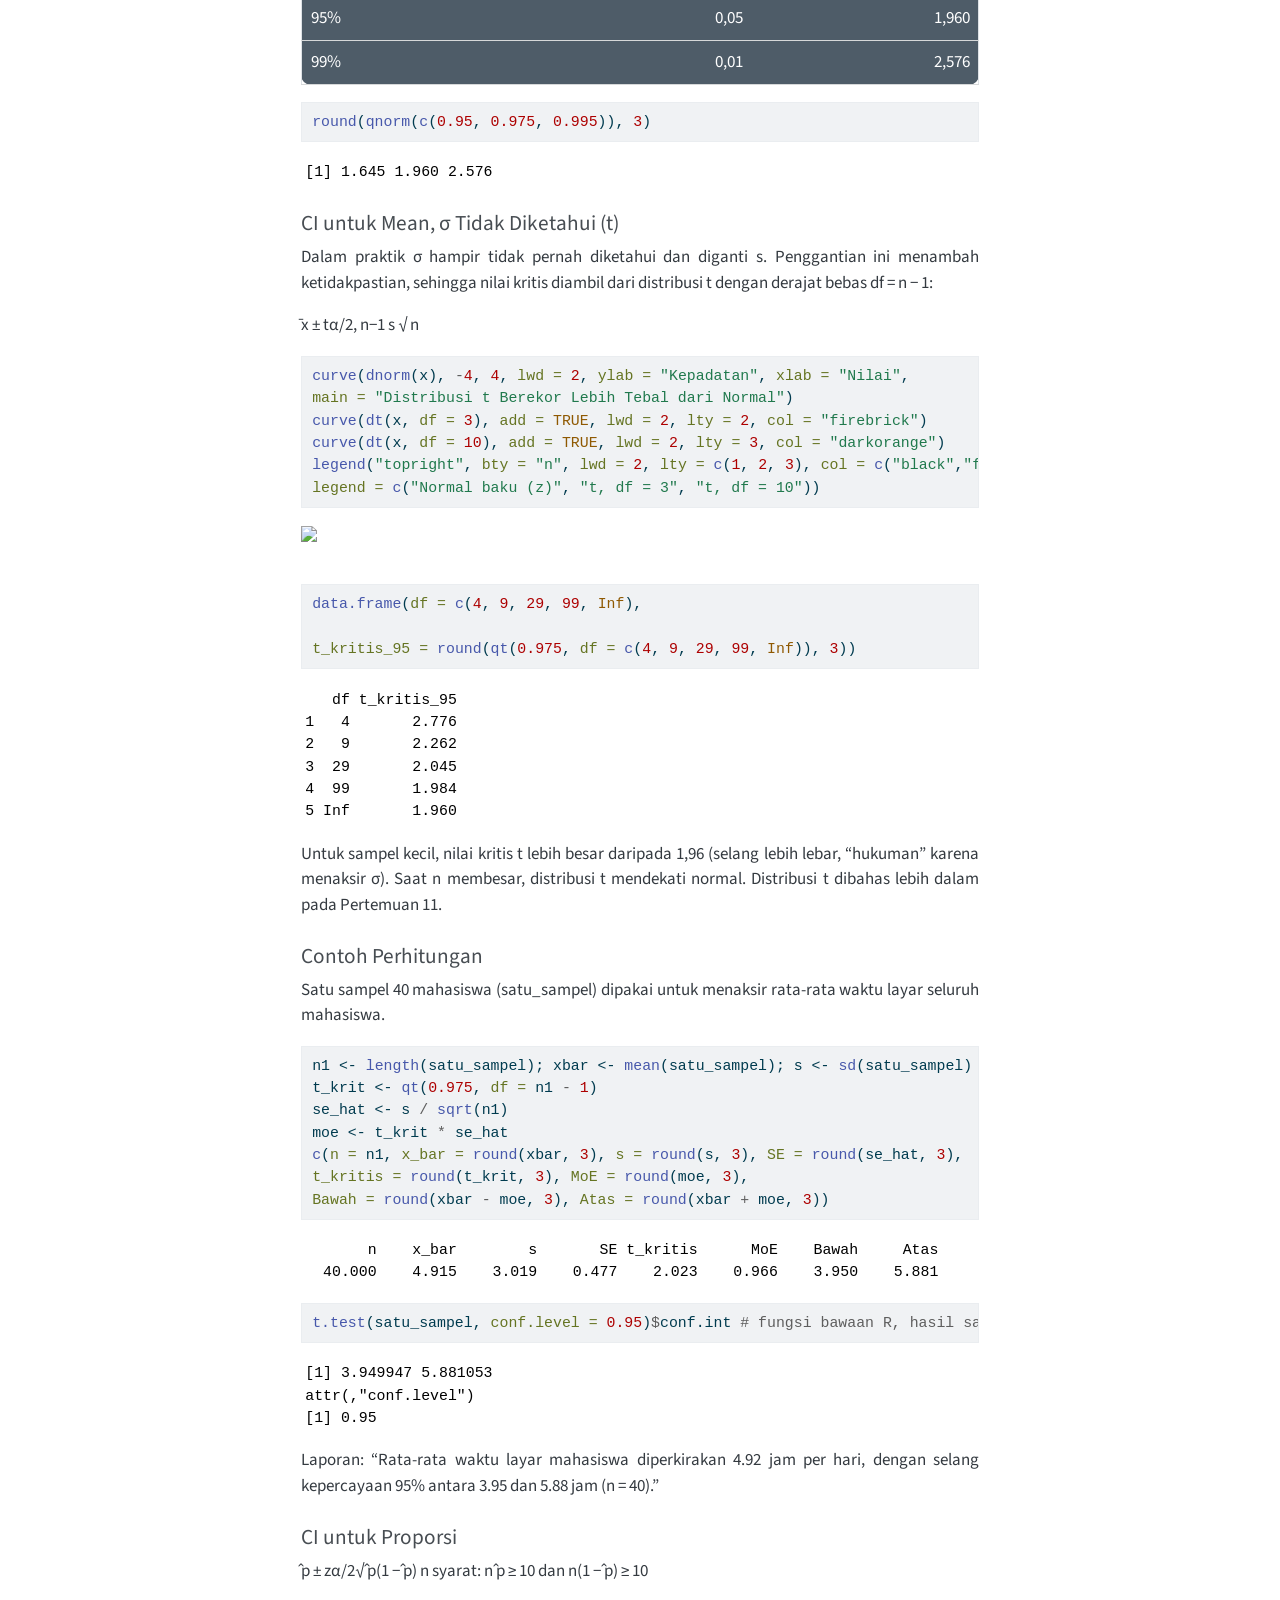
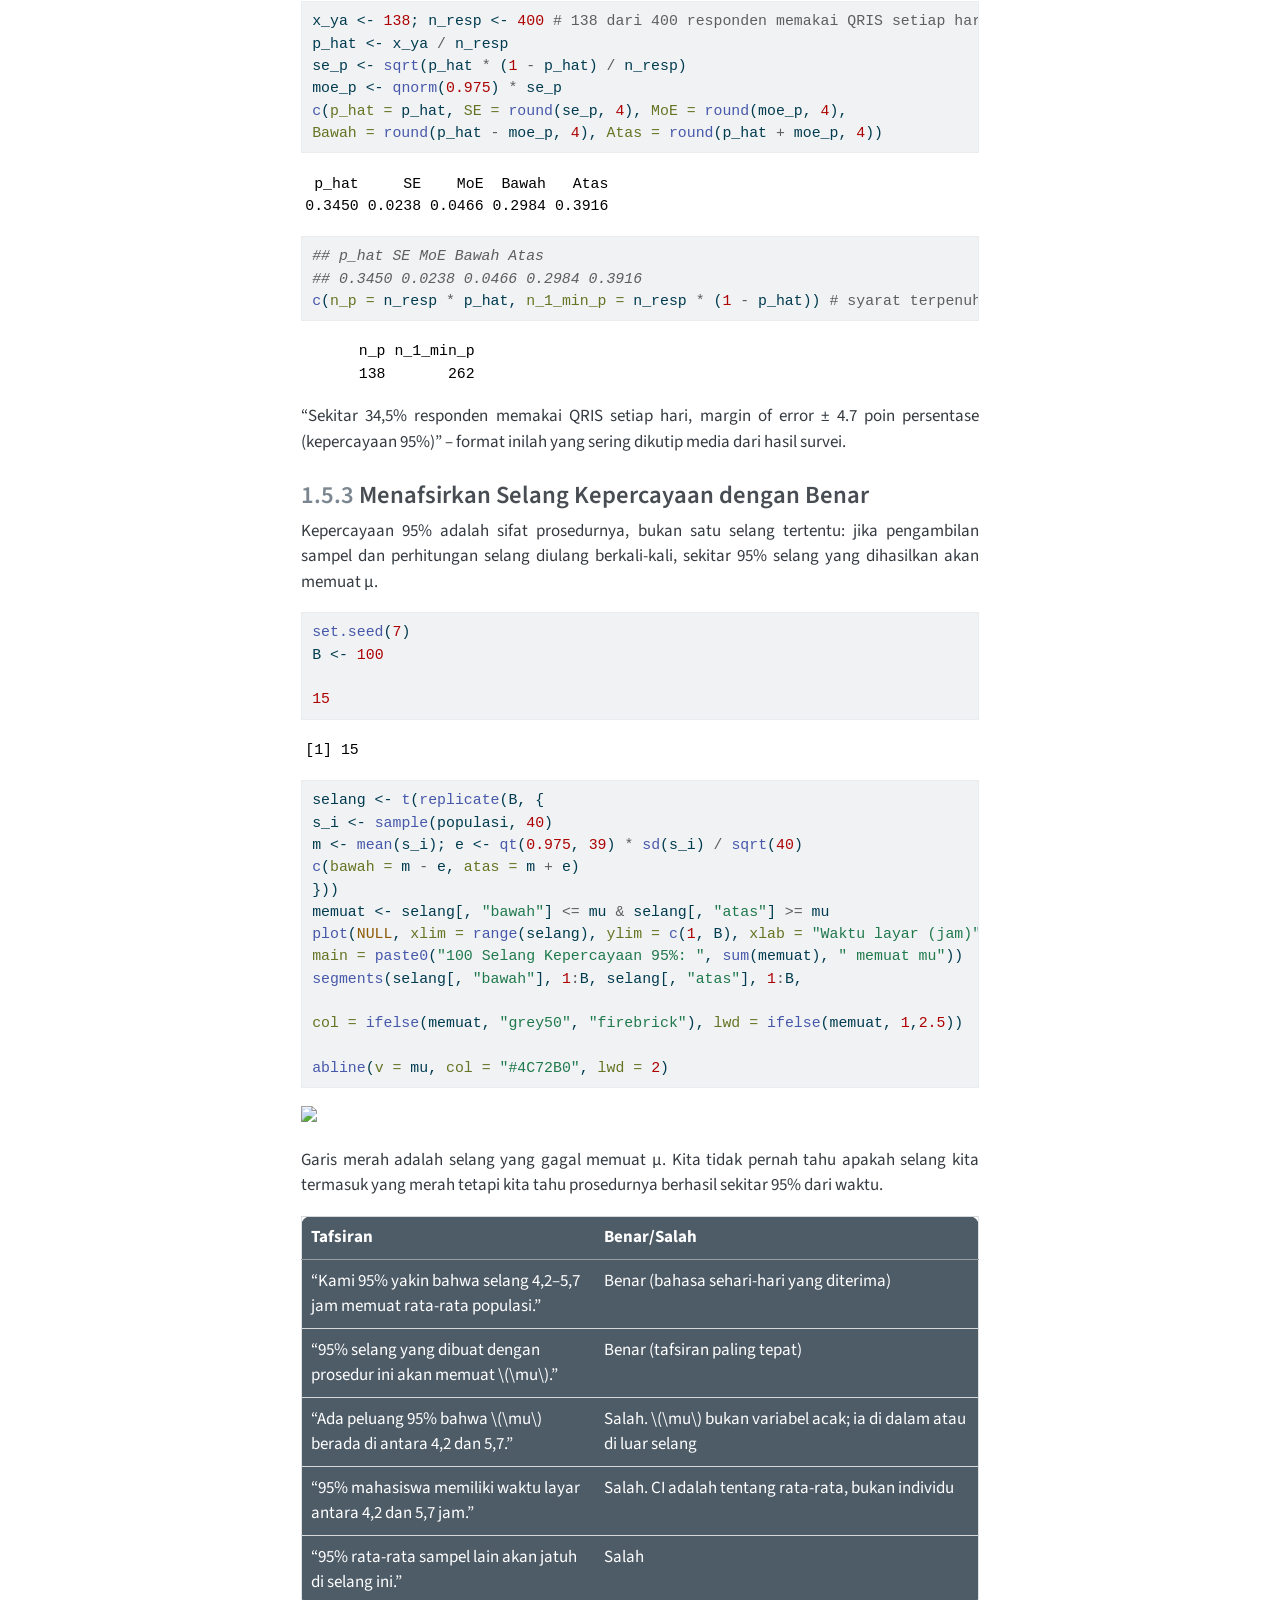
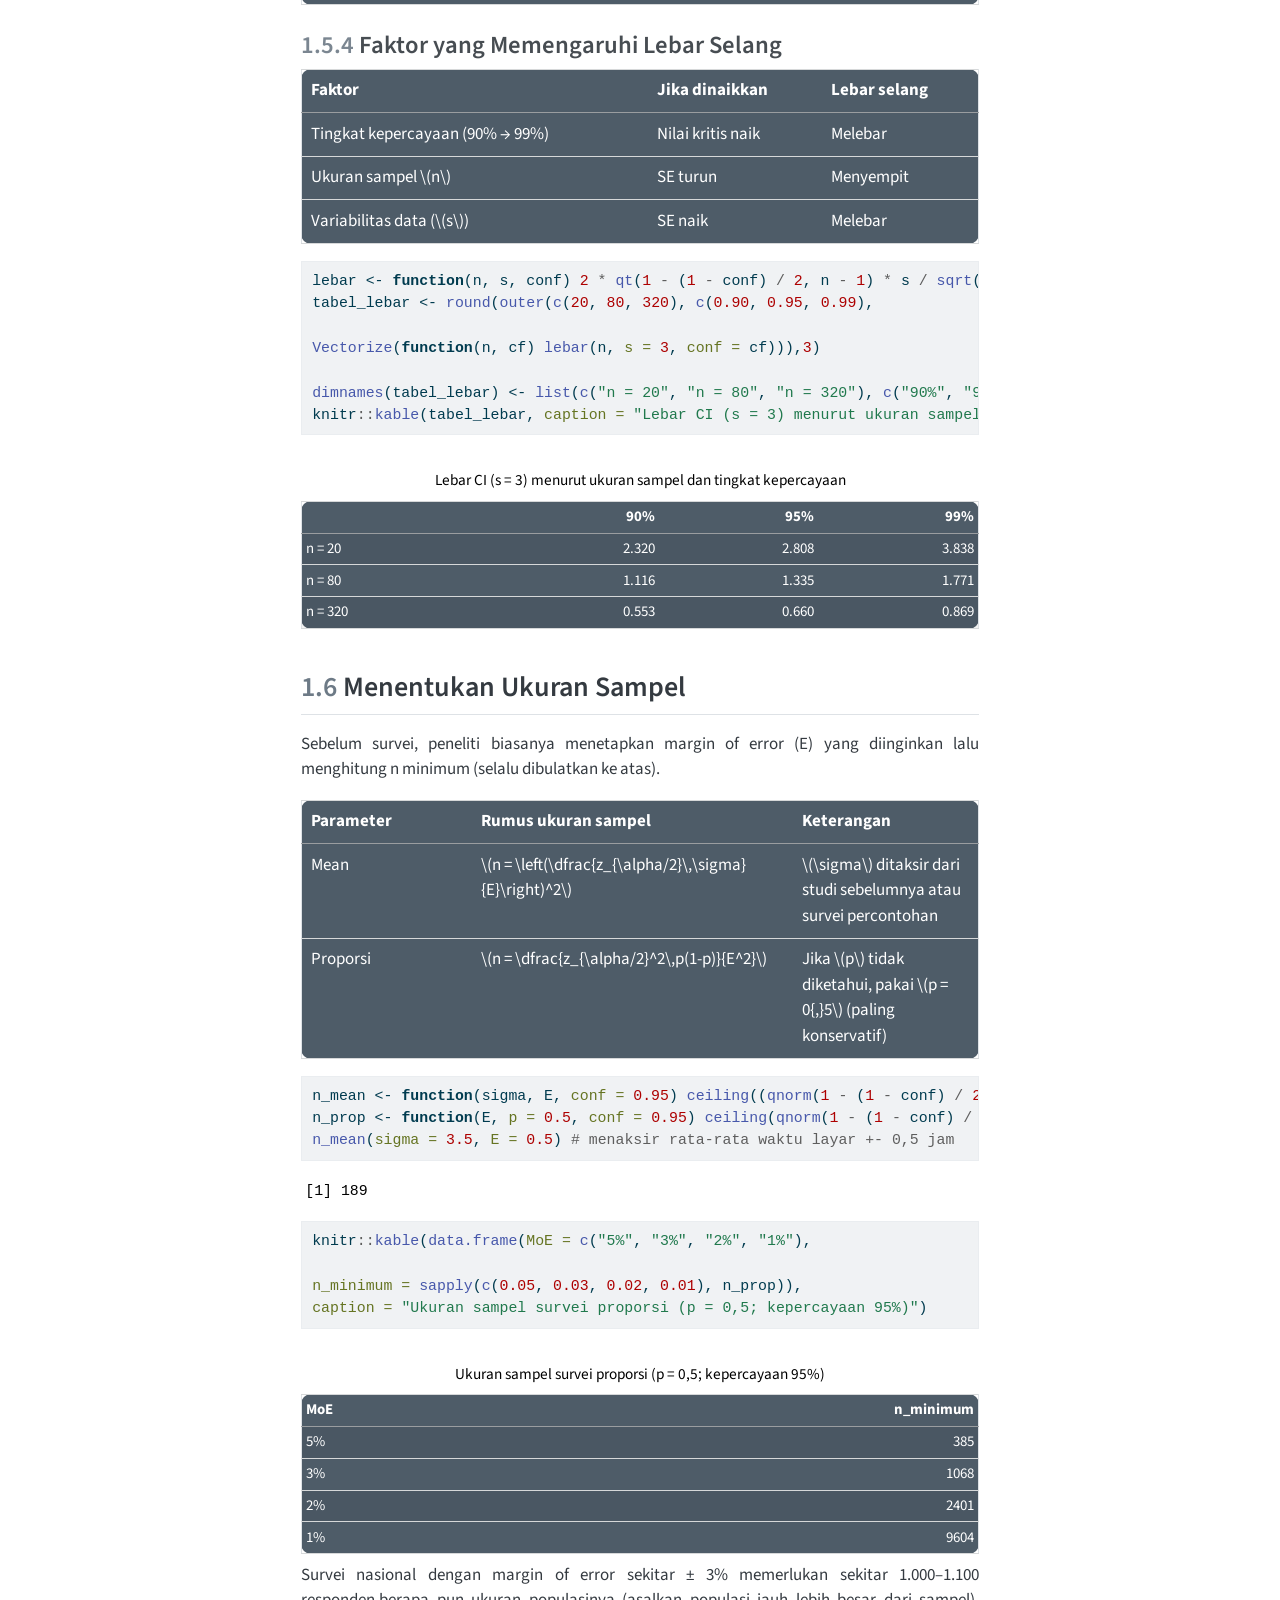
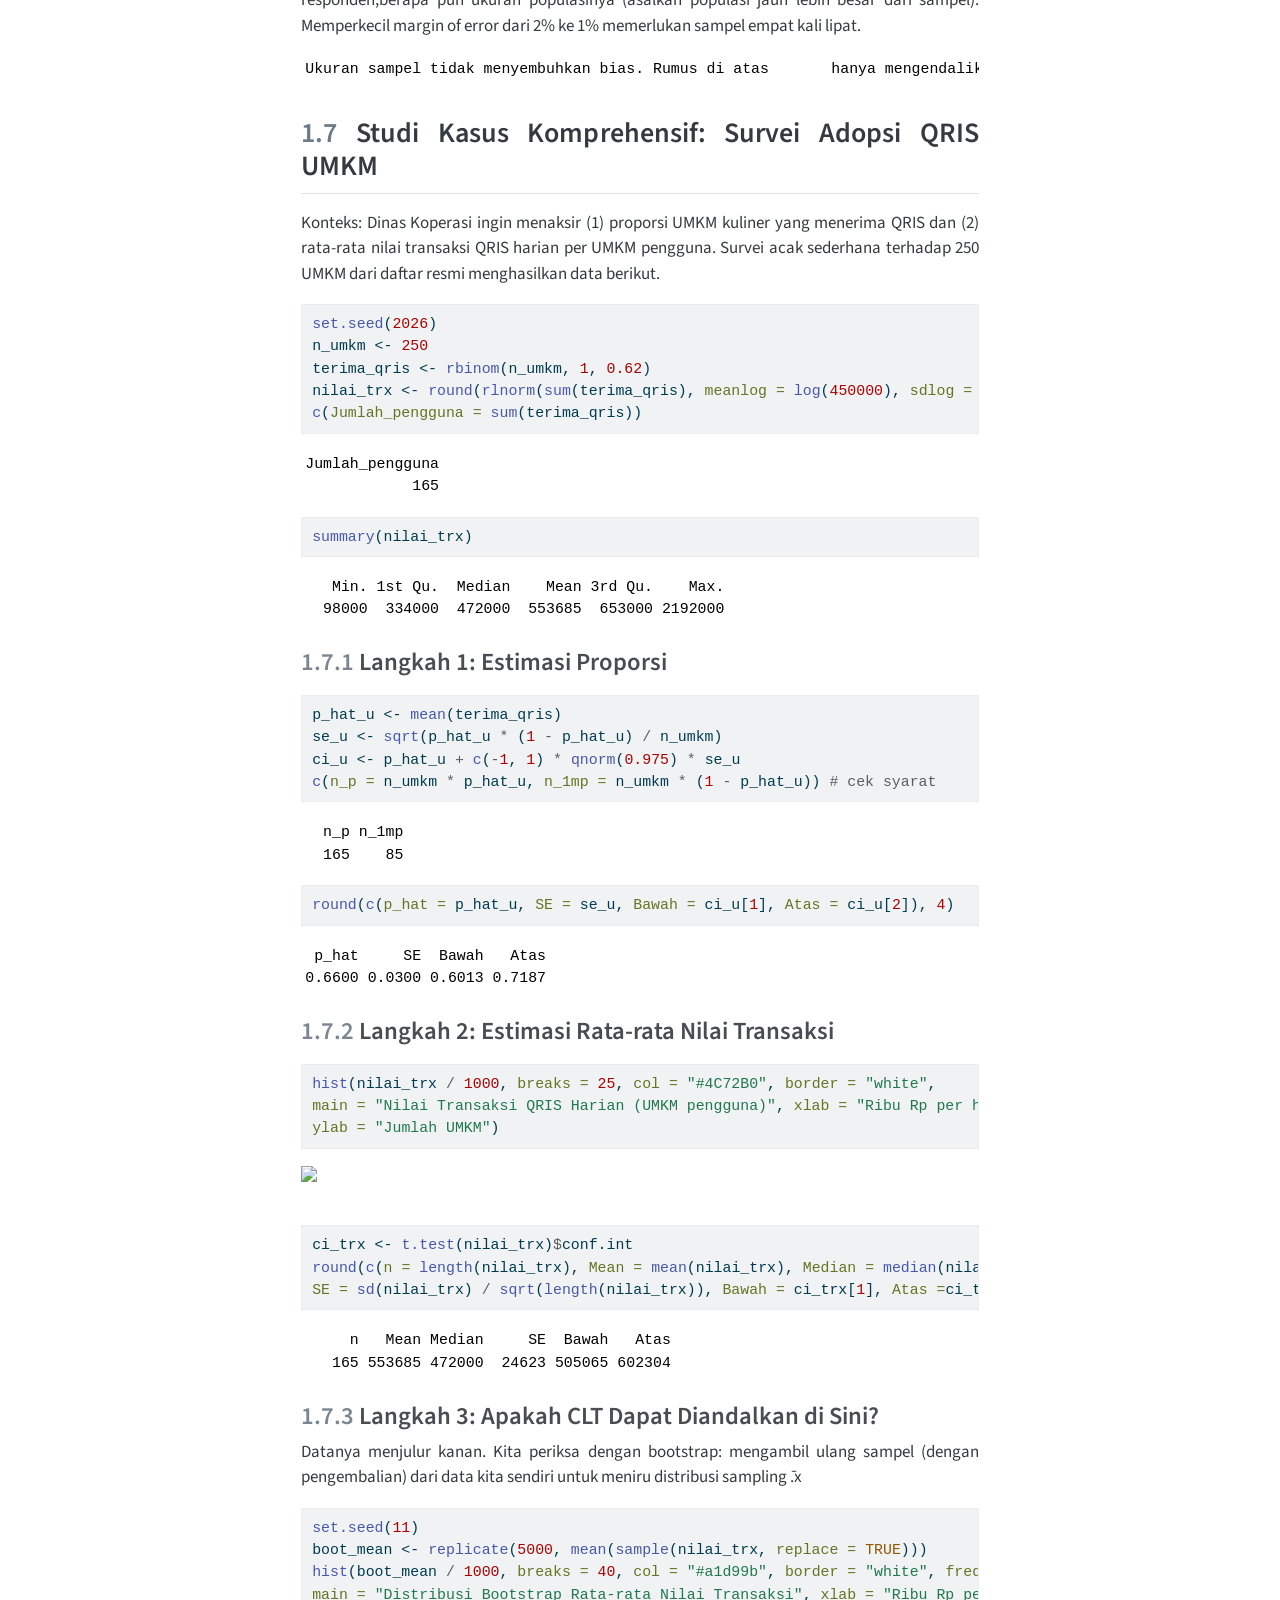
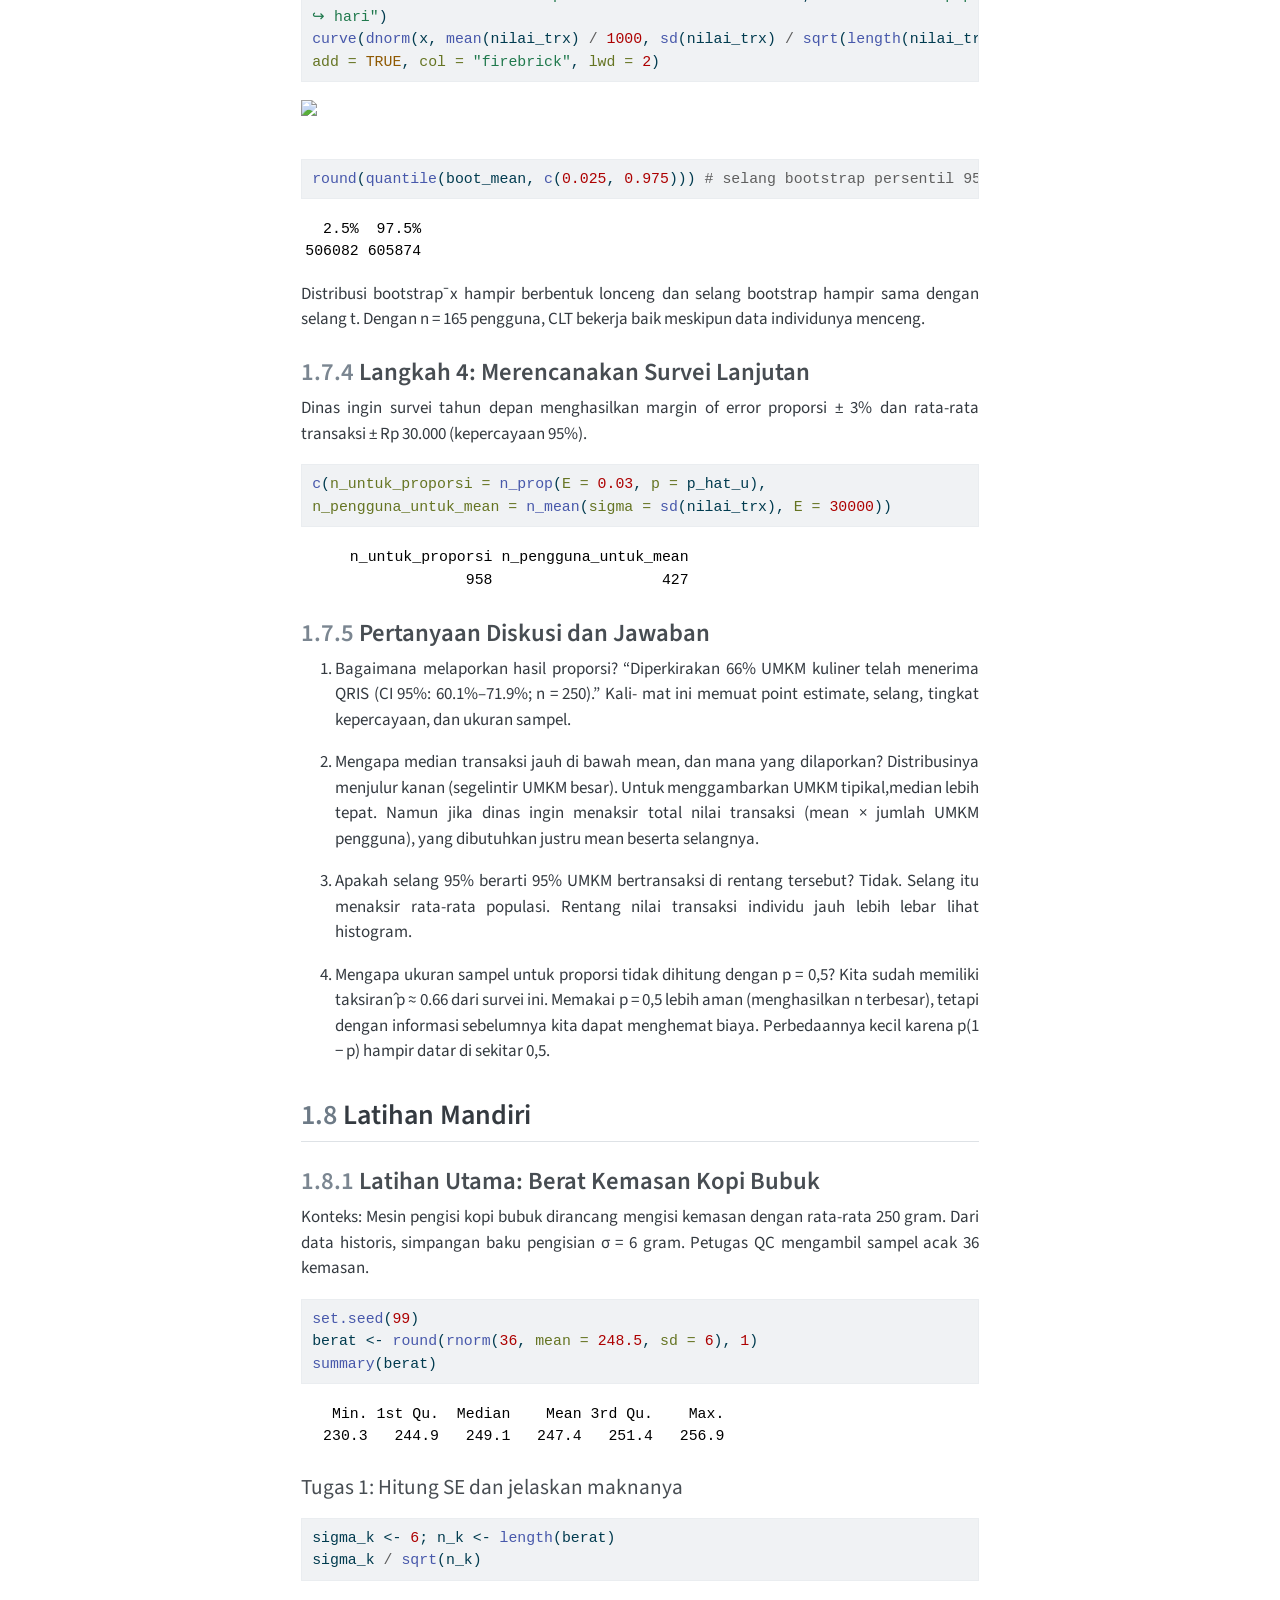
==== commit fcf21735: "Update book content" ====
--- a/docs/chapters/bab-1.html
+++ b/docs/chapters/bab-1.html
@@ -8,7 +8,7 @@
 
 <meta name="description" content="Deskripsi singkat tentang buku">
 
-<title>1&nbsp; Distribusi Sampling – Quarto Template</title>
+<title>1&nbsp; Populasi Simulasi – Pratikum statistika</title>
 <style>
 /* Default styles provided by pandoc.
 ** See https://pandoc.org/MANUAL.html#variables-for-html for config info.
@@ -157,7 +157,7 @@
       <button type="button" class="quarto-btn-toggle btn" data-bs-toggle="collapse" role="button" data-bs-target=".quarto-sidebar-collapse-item" aria-controls="quarto-sidebar" aria-expanded="false" aria-label="Alihkan bilah sisi" onclick="if (window.quartoToggleHeadroom) { window.quartoToggleHeadroom(); }">
         <i class="bi bi-layout-text-sidebar-reverse"></i>
       </button>
-        <nav class="quarto-page-breadcrumbs" aria-label="Jalur"><ol class="breadcrumb"><li class="breadcrumb-item"><a href="../chapters/bab-1.html"><span class="chapter-number">1</span>&nbsp; <span class="chapter-title">Distribusi Sampling</span></a></li></ol></nav>
+        <nav class="quarto-page-breadcrumbs" aria-label="Jalur"><ol class="breadcrumb"><li class="breadcrumb-item"><a href="../chapters/bab-1.html"><span class="chapter-number">1</span>&nbsp; <span class="chapter-title">Populasi Simulasi</span></a></li></ol></nav>
         <a class="flex-grow-1" data-bs-toggle="collapse" data-bs-target=".quarto-sidebar-collapse-item" onclick="if (window.quartoToggleHeadroom) { window.quartoToggleHeadroom(); }">      
         </a>
       <button type="button" class="btn quarto-search-button" aria-label="Mencari" onclick="window.quartoOpenSearch();">
@@ -172,11 +172,11 @@
   <nav id="quarto-sidebar" class="sidebar collapse collapse-horizontal quarto-sidebar-collapse-item sidebar-navigation floating overflow-auto" aria-label="Situs web">
     <div class="pt-lg-2 mt-2 text-left sidebar-header">
     <div class="sidebar-title mb-0 py-0">
-      <a href="../">Quarto Template</a> 
+      <a href="../">Pratikum statistika</a> 
         <div class="sidebar-tools-main tools-wide">
-    <a href="../Quarto-Template.pdf" title="Pratinjau PDF" class="quarto-navigation-tool px-1" aria-label="Pratinjau PDF"><i class="bi bi-file-pdf"></i></a>
+    <a href="../Tugas-Statistika.pdf" title="Pratinjau PDF" class="quarto-navigation-tool px-1" aria-label="Pratinjau PDF"><i class="bi bi-file-pdf"></i></a>
     <a href="../epub-reader.html" title="Pratinjau EPUB" class="quarto-navigation-tool px-1" aria-label="Pratinjau EPUB"><i class="bi bi-journal"></i></a>
-    <a href="https://github.com/pakardata1/ebook-template-quarto.git" title="Kode Sumber" class="quarto-navigation-tool px-1" aria-label="Kode Sumber"><i class="bi bi-github"></i></a>
+    <a href="https://github.com/orizasyatifa/template_repository.git" title="Kode Sumber" class="quarto-navigation-tool px-1" aria-label="Kode Sumber"><i class="bi bi-github"></i></a>
 </div>
     </div>
       </div>
@@ -196,13 +196,13 @@
         <li class="sidebar-item">
   <div class="sidebar-item-container"> 
   <a href="../chapters/bab-1.html" class="sidebar-item-text sidebar-link active">
- <span class="menu-text"><span class="chapter-number">1</span>&nbsp; <span class="chapter-title">Distribusi Sampling</span></span></a>
+ <span class="menu-text"><span class="chapter-number">1</span>&nbsp; <span class="chapter-title">Populasi Simulasi</span></span></a>
   </div>
 </li>
         <li class="sidebar-item">
   <div class="sidebar-item-container"> 
   <a href="../chapters/bab-2.html" class="sidebar-item-text sidebar-link">
- <span class="menu-text"><span class="chapter-number">2</span>&nbsp; <span class="chapter-title">Pendahuluan</span></span></a>
+ <span class="menu-text"><span class="chapter-number">2</span>&nbsp; <span class="chapter-title">Distribusi Sampling</span></span></a>
   </div>
 </li>
         <li class="sidebar-item">
@@ -227,59 +227,57 @@
     <h2 id="toc-title">Daftar Isi</h2>
    
   <ul>
-  <li><a href="#populasi-simulasi" id="toc-populasi-simulasi" class="nav-link active" data-scroll-target="#populasi-simulasi"><span class="header-section-number">2</span> Populasi Simulasi</a>
+  <li><a href="#distribusi-sampling-rata-rata-sampel" id="toc-distribusi-sampling-rata-rata-sampel" class="nav-link active" data-scroll-target="#distribusi-sampling-rata-rata-sampel"><span class="header-section-number">1.1</span> Distribusi Sampling Rata-rata Sampel</a>
   <ul class="collapse">
-  <li><a href="#distribusi-sampling-rata-rata-sampel" id="toc-distribusi-sampling-rata-rata-sampel" class="nav-link" data-scroll-target="#distribusi-sampling-rata-rata-sampel"><span class="header-section-number">2.1</span> Distribusi Sampling Rata-rata Sampel</a>
+  <li><a href="#pengaruh-ukuran-sampel" id="toc-pengaruh-ukuran-sampel" class="nav-link" data-scroll-target="#pengaruh-ukuran-sampel"><span class="header-section-number">1.1.1</span> Pengaruh Ukuran Sampel</a></li>
+  </ul></li>
+  <li><a href="#central-limit-theorem-clt" id="toc-central-limit-theorem-clt" class="nav-link" data-scroll-target="#central-limit-theorem-clt"><span class="header-section-number">1.2</span> Central Limit Theorem (CLT)</a>
   <ul class="collapse">
-  <li><a href="#pengaruh-ukuran-sampel" id="toc-pengaruh-ukuran-sampel" class="nav-link" data-scroll-target="#pengaruh-ukuran-sampel"><span class="header-section-number">2.1.1</span> Pengaruh Ukuran Sampel</a></li>
+  <li><a href="#demonstrasi-pada-tiga-bentuk-populasi" id="toc-demonstrasi-pada-tiga-bentuk-populasi" class="nav-link" data-scroll-target="#demonstrasi-pada-tiga-bentuk-populasi"><span class="header-section-number">1.2.1</span> Demonstrasi pada Tiga Bentuk Populasi</a></li>
+  <li><a href="#seberapa-besar-cukup-besar" id="toc-seberapa-besar-cukup-besar" class="nav-link" data-scroll-target="#seberapa-besar-cukup-besar"><span class="header-section-number">1.2.2</span> Seberapa Besar “Cukup Besar”?</a></li>
+  <li><a href="#menghitung-peluang-dengan-clt" id="toc-menghitung-peluang-dengan-clt" class="nav-link" data-scroll-target="#menghitung-peluang-dengan-clt"><span class="header-section-number">1.2.3</span> Menghitung Peluang dengan CLT</a></li>
   </ul></li>
-  <li><a href="#central-limit-theorem-clt" id="toc-central-limit-theorem-clt" class="nav-link" data-scroll-target="#central-limit-theorem-clt"><span class="header-section-number">2.2</span> Central Limit Theorem (CLT)</a>
+  <li><a href="#distribusi-sampling-proporsi-sampel" id="toc-distribusi-sampling-proporsi-sampel" class="nav-link" data-scroll-target="#distribusi-sampling-proporsi-sampel"><span class="header-section-number">1.3</span> Distribusi Sampling Proporsi Sampel</a></li>
+  <li><a href="#standard-error" id="toc-standard-error" class="nav-link" data-scroll-target="#standard-error"><span class="header-section-number">1.4</span> Standard Error</a>
   <ul class="collapse">
-  <li><a href="#demonstrasi-pada-tiga-bentuk-populasi" id="toc-demonstrasi-pada-tiga-bentuk-populasi" class="nav-link" data-scroll-target="#demonstrasi-pada-tiga-bentuk-populasi"><span class="header-section-number">2.2.1</span> Demonstrasi pada Tiga Bentuk Populasi</a></li>
-  <li><a href="#seberapa-besar-cukup-besar" id="toc-seberapa-besar-cukup-besar" class="nav-link" data-scroll-target="#seberapa-besar-cukup-besar"><span class="header-section-number">2.2.2</span> Seberapa Besar “Cukup Besar”?</a></li>
-  <li><a href="#menghitung-peluang-dengan-clt" id="toc-menghitung-peluang-dengan-clt" class="nav-link" data-scroll-target="#menghitung-peluang-dengan-clt"><span class="header-section-number">2.2.3</span> Menghitung Peluang dengan CLT</a></li>
+  <li><a href="#standard-error-vs-simpangan-baku" id="toc-standard-error-vs-simpangan-baku" class="nav-link" data-scroll-target="#standard-error-vs-simpangan-baku"><span class="header-section-number">1.4.1</span> Standard Error vs Simpangan Baku</a></li>
+  <li><a href="#hukum-akar-kuadrat" id="toc-hukum-akar-kuadrat" class="nav-link" data-scroll-target="#hukum-akar-kuadrat"><span class="header-section-number">1.4.2</span> Hukum Akar Kuadrat</a></li>
   </ul></li>
-  <li><a href="#distribusi-sampling-proporsi-sampel" id="toc-distribusi-sampling-proporsi-sampel" class="nav-link" data-scroll-target="#distribusi-sampling-proporsi-sampel"><span class="header-section-number">2.3</span> Distribusi Sampling Proporsi Sampel</a></li>
-  <li><a href="#standard-error" id="toc-standard-error" class="nav-link" data-scroll-target="#standard-error"><span class="header-section-number">2.4</span> Standard Error</a>
+  <li><a href="#estimasi" id="toc-estimasi" class="nav-link" data-scroll-target="#estimasi"><span class="header-section-number">1.5</span> Estimasi</a>
   <ul class="collapse">
-  <li><a href="#standard-error-vs-simpangan-baku" id="toc-standard-error-vs-simpangan-baku" class="nav-link" data-scroll-target="#standard-error-vs-simpangan-baku"><span class="header-section-number">2.4.1</span> Standard Error vs Simpangan Baku</a></li>
-  <li><a href="#hukum-akar-kuadrat" id="toc-hukum-akar-kuadrat" class="nav-link" data-scroll-target="#hukum-akar-kuadrat"><span class="header-section-number">2.4.2</span> Hukum Akar Kuadrat</a></li>
+  <li><a href="#point-estimate" id="toc-point-estimate" class="nav-link" data-scroll-target="#point-estimate"><span class="header-section-number">1.5.1</span> Point Estimate</a></li>
+  <li><a href="#confidence-interval-selang-kepercayaan" id="toc-confidence-interval-selang-kepercayaan" class="nav-link" data-scroll-target="#confidence-interval-selang-kepercayaan"><span class="header-section-number">1.5.2</span> Confidence Interval (Selang Kepercayaan)</a></li>
+  <li><a href="#menafsirkan-selang-kepercayaan-dengan-benar" id="toc-menafsirkan-selang-kepercayaan-dengan-benar" class="nav-link" data-scroll-target="#menafsirkan-selang-kepercayaan-dengan-benar"><span class="header-section-number">1.5.3</span> Menafsirkan Selang Kepercayaan dengan Benar</a></li>
+  <li><a href="#faktor-yang-memengaruhi-lebar-selang" id="toc-faktor-yang-memengaruhi-lebar-selang" class="nav-link" data-scroll-target="#faktor-yang-memengaruhi-lebar-selang"><span class="header-section-number">1.5.4</span> Faktor yang Memengaruhi Lebar Selang</a></li>
   </ul></li>
-  <li><a href="#estimasi" id="toc-estimasi" class="nav-link" data-scroll-target="#estimasi"><span class="header-section-number">2.5</span> Estimasi</a>
+  <li><a href="#menentukan-ukuran-sampel" id="toc-menentukan-ukuran-sampel" class="nav-link" data-scroll-target="#menentukan-ukuran-sampel"><span class="header-section-number">1.6</span> Menentukan Ukuran Sampel</a></li>
+  <li><a href="#studi-kasus-komprehensif-survei-adopsi-qris-umkm" id="toc-studi-kasus-komprehensif-survei-adopsi-qris-umkm" class="nav-link" data-scroll-target="#studi-kasus-komprehensif-survei-adopsi-qris-umkm"><span class="header-section-number">1.7</span> Studi Kasus Komprehensif: Survei Adopsi QRIS UMKM</a>
   <ul class="collapse">
-  <li><a href="#point-estimate" id="toc-point-estimate" class="nav-link" data-scroll-target="#point-estimate"><span class="header-section-number">2.5.1</span> Point Estimate</a></li>
-  <li><a href="#confidence-interval-selang-kepercayaan" id="toc-confidence-interval-selang-kepercayaan" class="nav-link" data-scroll-target="#confidence-interval-selang-kepercayaan"><span class="header-section-number">2.5.2</span> Confidence Interval (Selang Kepercayaan)</a></li>
-  <li><a href="#menafsirkan-selang-kepercayaan-dengan-benar" id="toc-menafsirkan-selang-kepercayaan-dengan-benar" class="nav-link" data-scroll-target="#menafsirkan-selang-kepercayaan-dengan-benar"><span class="header-section-number">2.5.3</span> Menafsirkan Selang Kepercayaan dengan Benar</a></li>
-  <li><a href="#faktor-yang-memengaruhi-lebar-selang" id="toc-faktor-yang-memengaruhi-lebar-selang" class="nav-link" data-scroll-target="#faktor-yang-memengaruhi-lebar-selang"><span class="header-section-number">2.5.4</span> Faktor yang Memengaruhi Lebar Selang</a></li>
+  <li><a href="#langkah-1-estimasi-proporsi" id="toc-langkah-1-estimasi-proporsi" class="nav-link" data-scroll-target="#langkah-1-estimasi-proporsi"><span class="header-section-number">1.7.1</span> Langkah 1: Estimasi Proporsi</a></li>
+  <li><a href="#langkah-2-estimasi-rata-rata-nilai-transaksi" id="toc-langkah-2-estimasi-rata-rata-nilai-transaksi" class="nav-link" data-scroll-target="#langkah-2-estimasi-rata-rata-nilai-transaksi"><span class="header-section-number">1.7.2</span> Langkah 2: Estimasi Rata-rata Nilai Transaksi</a></li>
+  <li><a href="#langkah-3-apakah-clt-dapat-diandalkan-di-sini" id="toc-langkah-3-apakah-clt-dapat-diandalkan-di-sini" class="nav-link" data-scroll-target="#langkah-3-apakah-clt-dapat-diandalkan-di-sini"><span class="header-section-number">1.7.3</span> Langkah 3: Apakah CLT Dapat Diandalkan di Sini?</a></li>
+  <li><a href="#langkah-4-merencanakan-survei-lanjutan" id="toc-langkah-4-merencanakan-survei-lanjutan" class="nav-link" data-scroll-target="#langkah-4-merencanakan-survei-lanjutan"><span class="header-section-number">1.7.4</span> Langkah 4: Merencanakan Survei Lanjutan</a></li>
+  <li><a href="#pertanyaan-diskusi-dan-jawaban" id="toc-pertanyaan-diskusi-dan-jawaban" class="nav-link" data-scroll-target="#pertanyaan-diskusi-dan-jawaban"><span class="header-section-number">1.7.5</span> Pertanyaan Diskusi dan Jawaban</a></li>
   </ul></li>
-  <li><a href="#menentukan-ukuran-sampel" id="toc-menentukan-ukuran-sampel" class="nav-link" data-scroll-target="#menentukan-ukuran-sampel"><span class="header-section-number">2.6</span> Menentukan Ukuran Sampel</a></li>
-  <li><a href="#studi-kasus-komprehensif-survei-adopsi-qris-umkm" id="toc-studi-kasus-komprehensif-survei-adopsi-qris-umkm" class="nav-link" data-scroll-target="#studi-kasus-komprehensif-survei-adopsi-qris-umkm"><span class="header-section-number">2.7</span> Studi Kasus Komprehensif: Survei Adopsi QRIS UMKM</a>
+  <li><a href="#latihan-mandiri" id="toc-latihan-mandiri" class="nav-link" data-scroll-target="#latihan-mandiri"><span class="header-section-number">1.8</span> Latihan Mandiri</a>
   <ul class="collapse">
-  <li><a href="#langkah-1-estimasi-proporsi" id="toc-langkah-1-estimasi-proporsi" class="nav-link" data-scroll-target="#langkah-1-estimasi-proporsi"><span class="header-section-number">2.7.1</span> Langkah 1: Estimasi Proporsi</a></li>
-  <li><a href="#langkah-2-estimasi-rata-rata-nilai-transaksi" id="toc-langkah-2-estimasi-rata-rata-nilai-transaksi" class="nav-link" data-scroll-target="#langkah-2-estimasi-rata-rata-nilai-transaksi"><span class="header-section-number">2.7.2</span> Langkah 2: Estimasi Rata-rata Nilai Transaksi</a></li>
-  <li><a href="#langkah-3-apakah-clt-dapat-diandalkan-di-sini" id="toc-langkah-3-apakah-clt-dapat-diandalkan-di-sini" class="nav-link" data-scroll-target="#langkah-3-apakah-clt-dapat-diandalkan-di-sini"><span class="header-section-number">2.7.3</span> Langkah 3: Apakah CLT Dapat Diandalkan di Sini?</a></li>
-  <li><a href="#langkah-4-merencanakan-survei-lanjutan" id="toc-langkah-4-merencanakan-survei-lanjutan" class="nav-link" data-scroll-target="#langkah-4-merencanakan-survei-lanjutan"><span class="header-section-number">2.7.4</span> Langkah 4: Merencanakan Survei Lanjutan</a></li>
-  <li><a href="#pertanyaan-diskusi-dan-jawaban" id="toc-pertanyaan-diskusi-dan-jawaban" class="nav-link" data-scroll-target="#pertanyaan-diskusi-dan-jawaban"><span class="header-section-number">2.7.5</span> Pertanyaan Diskusi dan Jawaban</a></li>
+  <li><a href="#latihan-utama-berat-kemasan-kopi-bubuk" id="toc-latihan-utama-berat-kemasan-kopi-bubuk" class="nav-link" data-scroll-target="#latihan-utama-berat-kemasan-kopi-bubuk"><span class="header-section-number">1.8.1</span> Latihan Utama: Berat Kemasan Kopi Bubuk</a></li>
+  <li><a href="#latihan-tambahan-self-check" id="toc-latihan-tambahan-self-check" class="nav-link" data-scroll-target="#latihan-tambahan-self-check"><span class="header-section-number">1.8.2</span> Latihan Tambahan (Self-Check)</a></li>
   </ul></li>
-  <li><a href="#latihan-mandiri" id="toc-latihan-mandiri" class="nav-link" data-scroll-target="#latihan-mandiri"><span class="header-section-number">2.8</span> Latihan Mandiri</a>
-  <ul class="collapse">
-  <li><a href="#latihan-utama-berat-kemasan-kopi-bubuk" id="toc-latihan-utama-berat-kemasan-kopi-bubuk" class="nav-link" data-scroll-target="#latihan-utama-berat-kemasan-kopi-bubuk"><span class="header-section-number">2.8.1</span> Latihan Utama: Berat Kemasan Kopi Bubuk</a></li>
-  <li><a href="#latihan-tambahan-self-check" id="toc-latihan-tambahan-self-check" class="nav-link" data-scroll-target="#latihan-tambahan-self-check"><span class="header-section-number">2.8.2</span> Latihan Tambahan (Self-Check)</a></li>
-  </ul></li>
-  <li><a href="#cheat-sheet-fungsi-r-yang-digunakan" id="toc-cheat-sheet-fungsi-r-yang-digunakan" class="nav-link" data-scroll-target="#cheat-sheet-fungsi-r-yang-digunakan"><span class="header-section-number">2.9</span> Cheat Sheet: Fungsi R yang Digunakan</a></li>
-  <li><a href="#glosarium-istilah" id="toc-glosarium-istilah" class="nav-link" data-scroll-target="#glosarium-istilah"><span class="header-section-number">2.10</span> Glosarium Istilah</a></li>
-  <li><a href="#rangkuman-dan-kesimpulan" id="toc-rangkuman-dan-kesimpulan" class="nav-link" data-scroll-target="#rangkuman-dan-kesimpulan"><span class="header-section-number">2.11</span> Rangkuman dan Kesimpulan</a></li>
-  <li><a href="#referensi-pendukung" id="toc-referensi-pendukung" class="nav-link" data-scroll-target="#referensi-pendukung"><span class="header-section-number">2.12</span> Referensi Pendukung</a></li>
-  </ul></li>
+  <li><a href="#cheat-sheet-fungsi-r-yang-digunakan" id="toc-cheat-sheet-fungsi-r-yang-digunakan" class="nav-link" data-scroll-target="#cheat-sheet-fungsi-r-yang-digunakan"><span class="header-section-number">1.9</span> Cheat Sheet: Fungsi R yang Digunakan</a></li>
+  <li><a href="#glosarium-istilah" id="toc-glosarium-istilah" class="nav-link" data-scroll-target="#glosarium-istilah"><span class="header-section-number">1.10</span> Glosarium Istilah</a></li>
+  <li><a href="#rangkuman-dan-kesimpulan" id="toc-rangkuman-dan-kesimpulan" class="nav-link" data-scroll-target="#rangkuman-dan-kesimpulan"><span class="header-section-number">1.11</span> Rangkuman dan Kesimpulan</a></li>
+  <li><a href="#referensi-pendukung" id="toc-referensi-pendukung" class="nav-link" data-scroll-target="#referensi-pendukung"><span class="header-section-number">1.12</span> Referensi Pendukung</a></li>
+  <li><a href="#interpretasi" id="toc-interpretasi" class="nav-link" data-scroll-target="#interpretasi"><span class="header-section-number">1.13</span> Interpretasi</a></li>
   </ul>
-<div class="toc-actions"><ul><li><a href="https://github.com/pakardata1/ebook-template-quarto.git/edit/main/chapters/bab-1.qmd" class="toc-action"><i class="bi bi-github"></i>Sunting laman ini</a></li><li><a href="https://github.com/pakardata1/ebook-template-quarto.git/issues/new" class="toc-action"><i class="bi empty"></i>Laporkan isu</a></li></ul></div></nav>
+<div class="toc-actions"><ul><li><a href="https://github.com/orizasyatifa/template_repository.git/edit/main/chapters/bab-1.qmd" class="toc-action"><i class="bi bi-github"></i>Sunting laman ini</a></li><li><a href="https://github.com/orizasyatifa/template_repository.git/issues/new" class="toc-action"><i class="bi empty"></i>Laporkan isu</a></li></ul></div></nav>
     </div>
 <!-- main -->
 <main class="content" id="quarto-document-content" tabindex="-1">
 
 <header id="title-block-header" class="quarto-title-block default">
 <div class="quarto-title">
-<h1 class="title"><span class="chapter-number">1</span>&nbsp; <span class="chapter-title">Distribusi Sampling</span></h1>
+<h1 class="title"><span class="chapter-number">1</span>&nbsp; <span class="chapter-title">Populasi Simulasi</span></h1>
 </div>
 
 
@@ -296,8 +294,6 @@
 </header>
 
 
-<section id="populasi-simulasi" class="level1" data-number="2">
-<h1 data-number="2"><span class="header-section-number">2</span> Populasi Simulasi</h1>
 <p>Kita memakai populasi 20.000 mahasiswa dengan variabel waktu layar harian (jam) yang menjulur kanan – bentuk yang sengaja dipilih jauh dari lonceng.</p>
 <div class="cell">
 <div class="code-copy-outer-scaffold"><div class="sourceCode cell-code" id="cb1"><pre class="sourceCode r code-with-copy"><code class="sourceCode r"><span id="cb1-1"><a href="#cb1-1" aria-hidden="true" tabindex="-1"></a><span class="fu">set.seed</span>(<span class="dv">909</span>)</span>
@@ -333,8 +329,8 @@
 </div>
 </div>
 <p>Populasi dan satu sampel sama-sama menjulur kanan, tetapi distribusi rata-rata sampel jauh lebih sempit dan hampir berbentuk lonceng. Inilah inti pertemuan ini.</p>
-<section id="distribusi-sampling-rata-rata-sampel" class="level2" data-number="2.1">
-<h2 data-number="2.1" class="anchored" data-anchor-id="distribusi-sampling-rata-rata-sampel"><span class="header-section-number">2.1</span> Distribusi Sampling Rata-rata Sampel</h2>
+<section id="distribusi-sampling-rata-rata-sampel" class="level2" data-number="1.1">
+<h2 data-number="1.1" class="anchored" data-anchor-id="distribusi-sampling-rata-rata-sampel"><span class="header-section-number">1.1</span> Distribusi Sampling Rata-rata Sampel</h2>
 <p>Untuk sampel acak berukuran n dari populasi dengan mean μ dan simpangan baku σ:</p>
 <table class="caption-top table">
 <colgroup>
@@ -421,8 +417,8 @@
 </table>
 <p>Hasil simulasi hampir persis sama dengan teori.</p>
 <p>Koreksi populasi terhingga. Rumus σ/√n mengasumsikan populasi sangat besar dibanding sampel. Jika sampel mencapai lebih dari sekitar 5% populasi (tanpa pengem- balian), SE dikalikan faktor √N−nN−1 . Pada contoh ini n/N = 0,2%, sehingga koreksi dapat diabaikan.</p>
-<section id="pengaruh-ukuran-sampel" class="level3" data-number="2.1.1">
-<h3 data-number="2.1.1" class="anchored" data-anchor-id="pengaruh-ukuran-sampel"><span class="header-section-number">2.1.1</span> Pengaruh Ukuran Sampel</h3>
+<section id="pengaruh-ukuran-sampel" class="level3" data-number="1.1.1">
+<h3 data-number="1.1.1" class="anchored" data-anchor-id="pengaruh-ukuran-sampel"><span class="header-section-number">1.1.1</span> Pengaruh Ukuran Sampel</h3>
 <div class="cell">
 <div class="code-copy-outer-scaffold"><div class="sourceCode cell-code" id="cb5"><pre class="sourceCode r code-with-copy"><code class="sourceCode r"><span id="cb5-1"><a href="#cb5-1" aria-hidden="true" tabindex="-1"></a><span class="fu">set.seed</span>(<span class="dv">2</span>)</span>
 <span id="cb5-2"><a href="#cb5-2" aria-hidden="true" tabindex="-1"></a>n_list <span class="ot">&lt;-</span> <span class="fu">c</span>(<span class="dv">5</span>, <span class="dv">20</span>, <span class="dv">80</span>)</span>
@@ -449,14 +445,14 @@
 <p>Kurva merah adalah distribusi normal dengan mean μ dan SD σ/√n.&nbsp;Semakin besar n: (1) distribusi semakin sempit, dan (2) bentuknya semakin mendekati normal meskipun populasinya enjulur kanan.</p>
 </section>
 </section>
-<section id="central-limit-theorem-clt" class="level2" data-number="2.2">
-<h2 data-number="2.2" class="anchored" data-anchor-id="central-limit-theorem-clt"><span class="header-section-number">2.2</span> Central Limit Theorem (CLT)</h2>
+<section id="central-limit-theorem-clt" class="level2" data-number="1.2">
+<h2 data-number="1.2" class="anchored" data-anchor-id="central-limit-theorem-clt"><span class="header-section-number">1.2</span> Central Limit Theorem (CLT)</h2>
 <p>Central Limit Theorem. Jika sampel acak berukuran n diambil dari populasi sem- barang bentuk dengan mean μ dan simpangan baku σ (terhingga), maka untuk n</p>
 <p>yang cukup besar, distribusi sampling ̄x mendekati normal:</p>
 <p>̄x ≈ N(μ, σ √ n )</p>
 <p>CLT adalah alasan mengapa distribusi normal muncul di mana-mana dalam statistika inferensial bukan karena data selalu normal, tetapi karena rata-rata dari data cenderung normal.</p>
-<section id="demonstrasi-pada-tiga-bentuk-populasi" class="level3" data-number="2.2.1">
-<h3 data-number="2.2.1" class="anchored" data-anchor-id="demonstrasi-pada-tiga-bentuk-populasi"><span class="header-section-number">2.2.1</span> Demonstrasi pada Tiga Bentuk Populasi</h3>
+<section id="demonstrasi-pada-tiga-bentuk-populasi" class="level3" data-number="1.2.1">
+<h3 data-number="1.2.1" class="anchored" data-anchor-id="demonstrasi-pada-tiga-bentuk-populasi"><span class="header-section-number">1.2.1</span> Demonstrasi pada Tiga Bentuk Populasi</h3>
 <div class="cell">
 <div class="code-copy-outer-scaffold"><div class="sourceCode cell-code" id="cb7"><pre class="sourceCode r code-with-copy"><code class="sourceCode r"><span id="cb7-1"><a href="#cb7-1" aria-hidden="true" tabindex="-1"></a><span class="fu">set.seed</span>(<span class="dv">3</span>)</span>
 <span id="cb7-2"><a href="#cb7-2" aria-hidden="true" tabindex="-1"></a>pop_bentuk <span class="ot">&lt;-</span> <span class="fu">list</span>(</span>
@@ -490,8 +486,8 @@
 </div>
 <p>Baris pertama adalah populasi; baris berikutnya adalah distribusi sampling ̄x untuk n = 2, 5, dan 30. Populasi seragam sudah tampak lonceng pada n = 5; populasi bimodal masih bergelombang pada n = 2 tetapi lonceng pada n = 30; populasi menjulur kanan membutuhkan n terbesar untuk menghilangkan kemencengannya.</p>
 </section>
-<section id="seberapa-besar-cukup-besar" class="level3" data-number="2.2.2">
-<h3 data-number="2.2.2" class="anchored" data-anchor-id="seberapa-besar-cukup-besar"><span class="header-section-number">2.2.2</span> Seberapa Besar “Cukup Besar”?</h3>
+<section id="seberapa-besar-cukup-besar" class="level3" data-number="1.2.2">
+<h3 data-number="1.2.2" class="anchored" data-anchor-id="seberapa-besar-cukup-besar"><span class="header-section-number">1.2.2</span> Seberapa Besar “Cukup Besar”?</h3>
 <table class="caption-top table">
 <thead>
 <tr class="header">
@@ -536,8 +532,8 @@
 </div>
 <p>Kemencengan distribusi ̄x menyusut kira-kira sebanding dengan 1/√n.</p>
 </section>
-<section id="menghitung-peluang-dengan-clt" class="level3" data-number="2.2.3">
-<h3 data-number="2.2.3" class="anchored" data-anchor-id="menghitung-peluang-dengan-clt"><span class="header-section-number">2.2.3</span> Menghitung Peluang dengan CLT</h3>
+<section id="menghitung-peluang-dengan-clt" class="level3" data-number="1.2.3">
+<h3 data-number="1.2.3" class="anchored" data-anchor-id="menghitung-peluang-dengan-clt"><span class="header-section-number">1.2.3</span> Menghitung Peluang dengan CLT</h3>
 <p>Contoh: Jika diambil sampel acak 40 mahasiswa, berapa peluang rata-rata waktu layarnya melebihi 5,5 jam?</p>
 <p>z = ̄x − μ σ/√ n P( ̄x &gt; 5,5) = P (Z &gt; z)</p>
 <p>Kemencengan distribusi ̄x menyusut kira-kira sebanding dengan 1/√ n.</p>
@@ -562,8 +558,8 @@
 <p>Individu sangat bervariasi, tetapi rata-rata dari banyak individu jauh lebih stabil.</p>
 </section>
 </section>
-<section id="distribusi-sampling-proporsi-sampel" class="level2" data-number="2.3">
-<h2 data-number="2.3" class="anchored" data-anchor-id="distribusi-sampling-proporsi-sampel"><span class="header-section-number">2.3</span> Distribusi Sampling Proporsi Sampel</h2>
+<section id="distribusi-sampling-proporsi-sampel" class="level2" data-number="1.3">
+<h2 data-number="1.3" class="anchored" data-anchor-id="distribusi-sampling-proporsi-sampel"><span class="header-section-number">1.3</span> Distribusi Sampling Proporsi Sampel</h2>
 <p>Untuk variabel kategorik biner (Ya/Tidak), statistik yang dipakai adalah proporsi sampel ̂p = x/n.</p>
 <table class="caption-top table">
 <colgroup>
@@ -617,10 +613,10 @@
 </div>
 <p>Dengan n = 20 (np = 1,6), distribusi ̂p sangat menceng dan “berbatang” – pendekatan normal buruk. Dengan n = 300 (np = 24), pendekatan normal sangat baik.</p>
 </section>
-<section id="standard-error" class="level2" data-number="2.4">
-<h2 data-number="2.4" class="anchored" data-anchor-id="standard-error"><span class="header-section-number">2.4</span> Standard Error</h2>
-<section id="standard-error-vs-simpangan-baku" class="level3" data-number="2.4.1">
-<h3 data-number="2.4.1" class="anchored" data-anchor-id="standard-error-vs-simpangan-baku"><span class="header-section-number">2.4.1</span> Standard Error vs Simpangan Baku</h3>
+<section id="standard-error" class="level2" data-number="1.4">
+<h2 data-number="1.4" class="anchored" data-anchor-id="standard-error"><span class="header-section-number">1.4</span> Standard Error</h2>
+<section id="standard-error-vs-simpangan-baku" class="level3" data-number="1.4.1">
+<h3 data-number="1.4.1" class="anchored" data-anchor-id="standard-error-vs-simpangan-baku"><span class="header-section-number">1.4.1</span> Standard Error vs Simpangan Baku</h3>
 <table class="caption-top table">
 <colgroup>
 <col style="width: 33%">
@@ -738,8 +734,8 @@
 </tbody>
 </table>
 </section>
-<section id="hukum-akar-kuadrat" class="level3" data-number="2.4.2">
-<h3 data-number="2.4.2" class="anchored" data-anchor-id="hukum-akar-kuadrat"><span class="header-section-number">2.4.2</span> Hukum Akar Kuadrat</h3>
+<section id="hukum-akar-kuadrat" class="level3" data-number="1.4.2">
+<h3 data-number="1.4.2" class="anchored" data-anchor-id="hukum-akar-kuadrat"><span class="header-section-number">1.4.2</span> Hukum Akar Kuadrat</h3>
 <p>Karena SE ∝ 1/√n, untuk membagi dua SE dibutuhkan sampel empat kali lipat. Presisi semakin mahal: menambah n dari 100 ke 400 memberi keuntungan yang sama dengan dari 400 ke 1.600.</p>
 <div class="cell">
 <div class="code-copy-outer-scaffold"><div class="sourceCode cell-code" id="cb18"><pre class="sourceCode r code-with-copy"><code class="sourceCode r"><span id="cb18-1"><a href="#cb18-1" aria-hidden="true" tabindex="-1"></a>n_seq <span class="ot">&lt;-</span> <span class="dv">10</span><span class="sc">:</span><span class="dv">1000</span></span>
@@ -759,10 +755,10 @@
 </div>
 </section>
 </section>
-<section id="estimasi" class="level2" data-number="2.5">
-<h2 data-number="2.5" class="anchored" data-anchor-id="estimasi"><span class="header-section-number">2.5</span> Estimasi</h2>
-<section id="point-estimate" class="level3" data-number="2.5.1">
-<h3 data-number="2.5.1" class="anchored" data-anchor-id="point-estimate"><span class="header-section-number">2.5.1</span> Point Estimate</h3>
+<section id="estimasi" class="level2" data-number="1.5">
+<h2 data-number="1.5" class="anchored" data-anchor-id="estimasi"><span class="header-section-number">1.5</span> Estimasi</h2>
+<section id="point-estimate" class="level3" data-number="1.5.1">
+<h3 data-number="1.5.1" class="anchored" data-anchor-id="point-estimate"><span class="header-section-number">1.5.1</span> Point Estimate</h3>
 <p>Point estimate adalah satu angka yang menaksir parameter.</p>
 <table class="caption-top table">
 <thead>
@@ -797,8 +793,8 @@
 </table>
 <p>Kelemahan point estimate: hampir pasti tidak tepat sama dengan parameter, dan tidak memberitahu seberapa jauh melesetnya.</p>
 </section>
-<section id="confidence-interval-selang-kepercayaan" class="level3" data-number="2.5.2">
-<h3 data-number="2.5.2" class="anchored" data-anchor-id="confidence-interval-selang-kepercayaan"><span class="header-section-number">2.5.2</span> Confidence Interval (Selang Kepercayaan)</h3>
+<section id="confidence-interval-selang-kepercayaan" class="level3" data-number="1.5.2">
+<h3 data-number="1.5.2" class="anchored" data-anchor-id="confidence-interval-selang-kepercayaan"><span class="header-section-number">1.5.2</span> Confidence Interval (Selang Kepercayaan)</h3>
 <p>Selang kepercayaan memberikan rentang nilai yang masuk akal bagi parameter:</p>
 <p>Point estimate ± nilai kritis ⏟⏟⏟⏟⏟⏟⏟ × SE margin of error</p>
 <section id="ci-untuk-mean-σ-diketahui-z" class="level4">
@@ -922,8 +918,8 @@
 <p>“Sekitar 34,5% responden memakai QRIS setiap hari, margin of error ± 4.7 poin persentase (kepercayaan 95%)” – format inilah yang sering dikutip media dari hasil survei.</p>
 </section>
 </section>
-<section id="menafsirkan-selang-kepercayaan-dengan-benar" class="level3" data-number="2.5.3">
-<h3 data-number="2.5.3" class="anchored" data-anchor-id="menafsirkan-selang-kepercayaan-dengan-benar"><span class="header-section-number">2.5.3</span> Menafsirkan Selang Kepercayaan dengan Benar</h3>
+<section id="menafsirkan-selang-kepercayaan-dengan-benar" class="level3" data-number="1.5.3">
+<h3 data-number="1.5.3" class="anchored" data-anchor-id="menafsirkan-selang-kepercayaan-dengan-benar"><span class="header-section-number">1.5.3</span> Menafsirkan Selang Kepercayaan dengan Benar</h3>
 <p>Kepercayaan 95% adalah sifat prosedurnya, bukan satu selang tertentu: jika pengambilan sampel dan perhitungan selang diulang berkali-kali, sekitar 95% selang yang dihasilkan akan memuat μ.</p>
 <div class="cell">
 <div class="code-copy-outer-scaffold"><div class="sourceCode cell-code" id="cb32"><pre class="sourceCode r code-with-copy"><code class="sourceCode r"><span id="cb32-1"><a href="#cb32-1" aria-hidden="true" tabindex="-1"></a><span class="fu">set.seed</span>(<span class="dv">7</span>)</span>
@@ -990,8 +986,8 @@
 </tbody>
 </table>
 </section>
-<section id="faktor-yang-memengaruhi-lebar-selang" class="level3" data-number="2.5.4">
-<h3 data-number="2.5.4" class="anchored" data-anchor-id="faktor-yang-memengaruhi-lebar-selang"><span class="header-section-number">2.5.4</span> Faktor yang Memengaruhi Lebar Selang</h3>
+<section id="faktor-yang-memengaruhi-lebar-selang" class="level3" data-number="1.5.4">
+<h3 data-number="1.5.4" class="anchored" data-anchor-id="faktor-yang-memengaruhi-lebar-selang"><span class="header-section-number">1.5.4</span> Faktor yang Memengaruhi Lebar Selang</h3>
 <table class="caption-top table">
 <thead>
 <tr class="header">
@@ -1062,8 +1058,8 @@
 </div>
 </section>
 </section>
-<section id="menentukan-ukuran-sampel" class="level2" data-number="2.6">
-<h2 data-number="2.6" class="anchored" data-anchor-id="menentukan-ukuran-sampel"><span class="header-section-number">2.6</span> Menentukan Ukuran Sampel</h2>
+<section id="menentukan-ukuran-sampel" class="level2" data-number="1.6">
+<h2 data-number="1.6" class="anchored" data-anchor-id="menentukan-ukuran-sampel"><span class="header-section-number">1.6</span> Menentukan Ukuran Sampel</h2>
 <p>Sebelum survei, peneliti biasanya menetapkan margin of error (E) yang diinginkan lalu menghitung n minimum (selalu dibulatkan ke atas).</p>
 <table class="caption-top table">
 <colgroup>
@@ -1137,8 +1133,8 @@
 <p>Survei nasional dengan margin of error sekitar ± 3% memerlukan sekitar 1.000–1.100 responden,berapa pun ukuran populasinya (asalkan populasi jauh lebih besar dari sampel). Memperkecil margin of error dari 2% ke 1% memerlukan sampel empat kali lipat.</p>
 <pre><code>Ukuran sampel tidak menyembuhkan bias. Rumus di atas       hanya mengendalikan galat acak. Jika metode sampling       bias (Pertemuan 3), sampel sebesar apa pun tetap           menghasilkan selang yang presisi di tempat yang salah.</code></pre>
 </section>
-<section id="studi-kasus-komprehensif-survei-adopsi-qris-umkm" class="level2" data-number="2.7">
-<h2 data-number="2.7" class="anchored" data-anchor-id="studi-kasus-komprehensif-survei-adopsi-qris-umkm"><span class="header-section-number">2.7</span> Studi Kasus Komprehensif: Survei Adopsi QRIS UMKM</h2>
+<section id="studi-kasus-komprehensif-survei-adopsi-qris-umkm" class="level2" data-number="1.7">
+<h2 data-number="1.7" class="anchored" data-anchor-id="studi-kasus-komprehensif-survei-adopsi-qris-umkm"><span class="header-section-number">1.7</span> Studi Kasus Komprehensif: Survei Adopsi QRIS UMKM</h2>
 <p>Konteks: Dinas Koperasi ingin menaksir (1) proporsi UMKM kuliner yang menerima QRIS dan (2) rata-rata nilai transaksi QRIS harian per UMKM pengguna. Survei acak sederhana terhadap 250 UMKM dari daftar resmi menghasilkan data berikut.</p>
 <div class="cell">
 <div class="code-copy-outer-scaffold"><div class="sourceCode cell-code" id="cb40"><pre class="sourceCode r code-with-copy"><code class="sourceCode r"><span id="cb40-1"><a href="#cb40-1" aria-hidden="true" tabindex="-1"></a><span class="fu">set.seed</span>(<span class="dv">2026</span>)</span>
@@ -1158,8 +1154,8 @@
   98000  334000  472000  553685  653000 2192000 </code></pre>
 </div>
 </div>
-<section id="langkah-1-estimasi-proporsi" class="level3" data-number="2.7.1">
-<h3 data-number="2.7.1" class="anchored" data-anchor-id="langkah-1-estimasi-proporsi"><span class="header-section-number">2.7.1</span> Langkah 1: Estimasi Proporsi</h3>
+<section id="langkah-1-estimasi-proporsi" class="level3" data-number="1.7.1">
+<h3 data-number="1.7.1" class="anchored" data-anchor-id="langkah-1-estimasi-proporsi"><span class="header-section-number">1.7.1</span> Langkah 1: Estimasi Proporsi</h3>
 <div class="cell">
 <div class="code-copy-outer-scaffold"><div class="sourceCode cell-code" id="cb44"><pre class="sourceCode r code-with-copy"><code class="sourceCode r"><span id="cb44-1"><a href="#cb44-1" aria-hidden="true" tabindex="-1"></a>p_hat_u <span class="ot">&lt;-</span> <span class="fu">mean</span>(terima_qris)</span>
 <span id="cb44-2"><a href="#cb44-2" aria-hidden="true" tabindex="-1"></a>se_u <span class="ot">&lt;-</span> <span class="fu">sqrt</span>(p_hat_u <span class="sc">*</span> (<span class="dv">1</span> <span class="sc">-</span> p_hat_u) <span class="sc">/</span> n_umkm)</span>
@@ -1178,8 +1174,8 @@
 </div>
 </div>
 </section>
-<section id="langkah-2-estimasi-rata-rata-nilai-transaksi" class="level3" data-number="2.7.2">
-<h3 data-number="2.7.2" class="anchored" data-anchor-id="langkah-2-estimasi-rata-rata-nilai-transaksi"><span class="header-section-number">2.7.2</span> Langkah 2: Estimasi Rata-rata Nilai Transaksi</h3>
+<section id="langkah-2-estimasi-rata-rata-nilai-transaksi" class="level3" data-number="1.7.2">
+<h3 data-number="1.7.2" class="anchored" data-anchor-id="langkah-2-estimasi-rata-rata-nilai-transaksi"><span class="header-section-number">1.7.2</span> Langkah 2: Estimasi Rata-rata Nilai Transaksi</h3>
 <div class="cell">
 <div class="code-copy-outer-scaffold"><div class="sourceCode cell-code" id="cb48"><pre class="sourceCode r code-with-copy"><code class="sourceCode r"><span id="cb48-1"><a href="#cb48-1" aria-hidden="true" tabindex="-1"></a><span class="fu">hist</span>(nilai_trx <span class="sc">/</span> <span class="dv">1000</span>, <span class="at">breaks =</span> <span class="dv">25</span>, <span class="at">col =</span> <span class="st">"#4C72B0"</span>, <span class="at">border =</span> <span class="st">"white"</span>,</span>
 <span id="cb48-2"><a href="#cb48-2" aria-hidden="true" tabindex="-1"></a><span class="at">main =</span> <span class="st">"Nilai Transaksi QRIS Harian (UMKM pengguna)"</span>, <span class="at">xlab =</span> <span class="st">"Ribu Rp per hari"</span>,</span>
@@ -1202,8 +1198,8 @@
 </div>
 </div>
 </section>
-<section id="langkah-3-apakah-clt-dapat-diandalkan-di-sini" class="level3" data-number="2.7.3">
-<h3 data-number="2.7.3" class="anchored" data-anchor-id="langkah-3-apakah-clt-dapat-diandalkan-di-sini"><span class="header-section-number">2.7.3</span> Langkah 3: Apakah CLT Dapat Diandalkan di Sini?</h3>
+<section id="langkah-3-apakah-clt-dapat-diandalkan-di-sini" class="level3" data-number="1.7.3">
+<h3 data-number="1.7.3" class="anchored" data-anchor-id="langkah-3-apakah-clt-dapat-diandalkan-di-sini"><span class="header-section-number">1.7.3</span> Langkah 3: Apakah CLT Dapat Diandalkan di Sini?</h3>
 <p>Datanya menjulur kanan. Kita periksa dengan bootstrap: mengambil ulang sampel (dengan pengembalian) dari data kita sendiri untuk meniru distribusi sampling .̄x</p>
 <div class="cell">
 <div class="code-copy-outer-scaffold"><div class="sourceCode cell-code" id="cb51"><pre class="sourceCode r code-with-copy"><code class="sourceCode r"><span id="cb51-1"><a href="#cb51-1" aria-hidden="true" tabindex="-1"></a><span class="fu">set.seed</span>(<span class="dv">11</span>)</span>
@@ -1230,8 +1226,8 @@
 </div>
 <p>Distribusi bootstrap ̄x hampir berbentuk lonceng dan selang bootstrap hampir sama dengan selang t. Dengan n = 165 pengguna, CLT bekerja baik meskipun data individunya menceng.</p>
 </section>
-<section id="langkah-4-merencanakan-survei-lanjutan" class="level3" data-number="2.7.4">
-<h3 data-number="2.7.4" class="anchored" data-anchor-id="langkah-4-merencanakan-survei-lanjutan"><span class="header-section-number">2.7.4</span> Langkah 4: Merencanakan Survei Lanjutan</h3>
+<section id="langkah-4-merencanakan-survei-lanjutan" class="level3" data-number="1.7.4">
+<h3 data-number="1.7.4" class="anchored" data-anchor-id="langkah-4-merencanakan-survei-lanjutan"><span class="header-section-number">1.7.4</span> Langkah 4: Merencanakan Survei Lanjutan</h3>
 <p>Dinas ingin survei tahun depan menghasilkan margin of error proporsi ± 3% dan rata-rata transaksi ± Rp 30.000 (kepercayaan 95%).</p>
 <div class="cell">
 <div class="code-copy-outer-scaffold"><div class="sourceCode cell-code" id="cb54"><pre class="sourceCode r code-with-copy"><code class="sourceCode r"><span id="cb54-1"><a href="#cb54-1" aria-hidden="true" tabindex="-1"></a><span class="fu">c</span>(<span class="at">n_untuk_proporsi =</span> <span class="fu">n_prop</span>(<span class="at">E =</span> <span class="fl">0.03</span>, <span class="at">p =</span> p_hat_u),</span>
@@ -1242,8 +1238,8 @@
 </div>
 </div>
 </section>
-<section id="pertanyaan-diskusi-dan-jawaban" class="level3" data-number="2.7.5">
-<h3 data-number="2.7.5" class="anchored" data-anchor-id="pertanyaan-diskusi-dan-jawaban"><span class="header-section-number">2.7.5</span> Pertanyaan Diskusi dan Jawaban</h3>
+<section id="pertanyaan-diskusi-dan-jawaban" class="level3" data-number="1.7.5">
+<h3 data-number="1.7.5" class="anchored" data-anchor-id="pertanyaan-diskusi-dan-jawaban"><span class="header-section-number">1.7.5</span> Pertanyaan Diskusi dan Jawaban</h3>
 <ol type="1">
 <li><p>Bagaimana melaporkan hasil proporsi? “Diperkirakan 66% UMKM kuliner telah menerima QRIS (CI 95%: 60.1%–71.9%; n = 250).” Kali- mat ini memuat point estimate, selang, tingkat kepercayaan, dan ukuran sampel.</p></li>
 <li><p>Mengapa median transaksi jauh di bawah mean, dan mana yang dilaporkan? Distribusinya menjulur kanan (segelintir UMKM besar). Untuk menggambarkan UMKM tipikal,median lebih tepat. Namun jika dinas ingin menaksir total nilai transaksi (mean × jumlah UMKM pengguna), yang dibutuhkan justru mean beserta selangnya.</p></li>
@@ -1252,10 +1248,10 @@
 </ol>
 </section>
 </section>
-<section id="latihan-mandiri" class="level2" data-number="2.8">
-<h2 data-number="2.8" class="anchored" data-anchor-id="latihan-mandiri"><span class="header-section-number">2.8</span> Latihan Mandiri</h2>
-<section id="latihan-utama-berat-kemasan-kopi-bubuk" class="level3" data-number="2.8.1">
-<h3 data-number="2.8.1" class="anchored" data-anchor-id="latihan-utama-berat-kemasan-kopi-bubuk"><span class="header-section-number">2.8.1</span> Latihan Utama: Berat Kemasan Kopi Bubuk</h3>
+<section id="latihan-mandiri" class="level2" data-number="1.8">
+<h2 data-number="1.8" class="anchored" data-anchor-id="latihan-mandiri"><span class="header-section-number">1.8</span> Latihan Mandiri</h2>
+<section id="latihan-utama-berat-kemasan-kopi-bubuk" class="level3" data-number="1.8.1">
+<h3 data-number="1.8.1" class="anchored" data-anchor-id="latihan-utama-berat-kemasan-kopi-bubuk"><span class="header-section-number">1.8.1</span> Latihan Utama: Berat Kemasan Kopi Bubuk</h3>
 <p>Konteks: Mesin pengisi kopi bubuk dirancang mengisi kemasan dengan rata-rata 250 gram. Dari data historis, simpangan baku pengisian σ = 6 gram. Petugas QC mengambil sampel acak 36 kemasan.</p>
 <div class="cell">
 <div class="code-copy-outer-scaffold"><div class="sourceCode cell-code" id="cb56"><pre class="sourceCode r code-with-copy"><code class="sourceCode r"><span id="cb56-1"><a href="#cb56-1" aria-hidden="true" tabindex="-1"></a><span class="fu">set.seed</span>(<span class="dv">99</span>)</span>
@@ -1335,8 +1331,8 @@
 <p>Jawaban: 139 kemasan untuk ± 1 gram dan 554 kemasan untuk ± 0,5 gram – membagi dua margin of error membutuhkan sampel empat kali lipat.</p>
 </section>
 </section>
-<section id="latihan-tambahan-self-check" class="level3" data-number="2.8.2">
-<h3 data-number="2.8.2" class="anchored" data-anchor-id="latihan-tambahan-self-check"><span class="header-section-number">2.8.2</span> Latihan Tambahan (Self-Check)</h3>
+<section id="latihan-tambahan-self-check" class="level3" data-number="1.8.2">
+<h3 data-number="1.8.2" class="anchored" data-anchor-id="latihan-tambahan-self-check"><span class="header-section-number">1.8.2</span> Latihan Tambahan (Self-Check)</h3>
 <p>Kerjakan soal-soal berikut secara mandiri sebelum melihat kunci jawaban pada komentar kode.Soal A. Waktu tunggu layanan pelanggan berdistribusi menjulur kanan dengan μ = 8 menit dan σ = 6 menit. Untuk sampel acak 64 panggilan, tentukan mean, SE, dan bentuk distribusi sampling,lalu hitung ̄x P( ̄x &gt; 9).</p>
 <div class="cell">
 <div class="code-copy-outer-scaffold"><div class="sourceCode cell-code" id="cb70"><pre class="sourceCode r code-with-copy"><code class="sourceCode r"><span id="cb70-1"><a href="#cb70-1" aria-hidden="true" tabindex="-1"></a><span class="co"># Kunci jawaban:</span></span>
@@ -1394,8 +1390,8 @@
 </ol>
 </section>
 </section>
-<section id="cheat-sheet-fungsi-r-yang-digunakan" class="level2" data-number="2.9">
-<h2 data-number="2.9" class="anchored" data-anchor-id="cheat-sheet-fungsi-r-yang-digunakan"><span class="header-section-number">2.9</span> Cheat Sheet: Fungsi R yang Digunakan</h2>
+<section id="cheat-sheet-fungsi-r-yang-digunakan" class="level2" data-number="1.9">
+<h2 data-number="1.9" class="anchored" data-anchor-id="cheat-sheet-fungsi-r-yang-digunakan"><span class="header-section-number">1.9</span> Cheat Sheet: Fungsi R yang Digunakan</h2>
 <table class="caption-top table">
 <colgroup>
 <col style="width: 44%">
@@ -1463,8 +1459,8 @@
 </tbody>
 </table>
 </section>
-<section id="glosarium-istilah" class="level2" data-number="2.10">
-<h2 data-number="2.10" class="anchored" data-anchor-id="glosarium-istilah"><span class="header-section-number">2.10</span> Glosarium Istilah</h2>
+<section id="glosarium-istilah" class="level2" data-number="1.10">
+<h2 data-number="1.10" class="anchored" data-anchor-id="glosarium-istilah"><span class="header-section-number">1.10</span> Glosarium Istilah</h2>
 <table class="caption-top table">
 <colgroup>
 <col style="width: 33%">
@@ -1536,8 +1532,8 @@
 </tbody>
 </table>
 </section>
-<section id="rangkuman-dan-kesimpulan" class="level2" data-number="2.11">
-<h2 data-number="2.11" class="anchored" data-anchor-id="rangkuman-dan-kesimpulan"><span class="header-section-number">2.11</span> Rangkuman dan Kesimpulan</h2>
+<section id="rangkuman-dan-kesimpulan" class="level2" data-number="1.11">
+<h2 data-number="1.11" class="anchored" data-anchor-id="rangkuman-dan-kesimpulan"><span class="header-section-number">1.11</span> Rangkuman dan Kesimpulan</h2>
 <ol type="1">
 <li><p>Distribusi sampling menggambarkan bagaimana sebuah statistik bervariasi dari sampel ke sampel; ia adalah fondasi seluruh statistika inferensial.</p></li>
 <li><p>̄x dan ̂p adalah penaksir tak bias dengan SE masing-masing σ/√n dan √p(1 − p)/n.</p></li>
@@ -1548,16 +1544,28 @@
 </ol>
 <p>Jembatan ke sesi berikutnya: Tugas 2 latihan tadi bertanya, “jika mesin bekerja benar, seberapa jarang hasil seperti ini?” Pertanyaan itulah inti uji hipotesis di Pertemuan 10: H0, H1, tingkatsignifikansi, p-value, dan kesalahan Tipe I dan II.</p>
 </section>
-<section id="referensi-pendukung" class="level2" data-number="2.12">
-<h2 data-number="2.12" class="anchored" data-anchor-id="referensi-pendukung"><span class="header-section-number">2.12</span> Referensi Pendukung</h2>
+<section id="referensi-pendukung" class="level2" data-number="1.12">
+<h2 data-number="1.12" class="anchored" data-anchor-id="referensi-pendukung"><span class="header-section-number">1.12</span> Referensi Pendukung</h2>
 <p>Materi ini merangkum topik distribusi sampling dan estimasi (sampling distributions and confidenceintervals) yang umum dibahas pada buku teks pengantar statistika bisnis/data science. Mahasiswa disarankan melengkapi pemahaman dengan merujuk pada:</p>
 <p>• Modul/slide perkuliahan “Introduction to Statistics (SDT-1102)” – Pertemuan 9: SamplingDistribution dan Estimasi.</p>
 <p>• Buku teks pengantar statistika pada bab Sampling Distributions dan Confidence IntervalEstimation.</p>
 <p>• Efron, B., &amp; Tibshirani, R. J. (1993). An Introduction to the Bootstrap. Chapman &amp; Hall.</p>
 <p>• Dokumentasi resmi R: ?pnorm, ?qnorm, ?qt, ?t.test, ?replicate (dapat diakses langsung di R/RStudio).</p>
-
-
-</section>
+</section>
+<section id="interpretasi" class="level2" data-number="1.13">
+<h2 data-number="1.13" class="anchored" data-anchor-id="interpretasi"><span class="header-section-number">1.13</span> Interpretasi</h2>
+<p>Interpretasi</p>
+<ol type="1">
+<li><p>Tiga histogram. Data populasi dan satu sampel bentuknya sama-sama miring ke kanan. Tapi kalau kita ambil sampel berulang kali lalu hitung rata-ratanya, hasilnya jadi sempit dan hampir simetris seperti lonceng. Inilah yang disebut CLT.</p></li>
+<li><p>Teori dan simulasi. Hasil hitungan rumus dan hasil simulasi nyaris sama (mean 5,0097 vs 5,0024; SE 0,5615 vs 0,5556). Jadi rata-rata sampel memang menaksir rata-rata populasi dengan tepat, dan rumus SE-nya terbukti benar.</p></li>
+<li><p>Pengaruh n.&nbsp;Semakin banyak sampel yang diambil, sebaran rata-ratanya makin menyempit dan makin mirip normal. Letak pusatnya tidak berubah, tetap di μ.</p></li>
+<li><p>Tiga bentuk populasi. Semakin jauh bentuk populasi dari normal, semakin banyak sampel yang dibutuhkan agar rata-ratanya jadi normal. Karena itu angka 30 hanya patokan kasar, bukan aturan pasti.</p></li>
+<li><p>Peluang rata-rata &gt; 5,5 jam. Peluangnya kecil (≈ 0,19), sedangkan peluang satu orang memakai layar &gt; 5,5 jam jauh lebih besar (≈ 0,35). Artinya, rata-rata kelompok lebih stabil daripada perilaku individu.</p></li>
+<li><p>Proporsi. Pendekatan normal baru cocok kalau np dan n(1−p) sama-sama minimal 10. Pada n = 20 hasilnya jelek, pada n = 300 sudah bagus.</p></li>
+<li><p>SD dan SE. SD tidak berubah walau sampel bertambah (sekitar 3,55), tapi SE terus mengecil. Untuk menurunkan SE jadi setengahnya, sampel harus dikali empat.</p></li>
+</ol>
+
+
 </section>
 
 </main> <!-- /main -->
@@ -2094,8 +2102,8 @@
       </a>          
   </div>
   <div class="nav-page nav-page-next">
-      <a href="../chapters/bab-2.html" class="pagination-link" aria-label="Pendahuluan">
-        <span class="nav-page-text"><span class="chapter-number">2</span>&nbsp; <span class="chapter-title">Pendahuluan</span></span> <i class="bi bi-arrow-right-short"></i>
+      <a href="../chapters/bab-2.html" class="pagination-link" aria-label="Distribusi Sampling">
+        <span class="nav-page-text"><span class="chapter-number">2</span>&nbsp; <span class="chapter-title">Distribusi Sampling</span></span> <i class="bi bi-arrow-right-short"></i>
       </a>
   </div>
 </nav>
@@ -2104,5 +2112,5 @@
 
 
 
-<footer class="footer"><div class="nav-footer"><div class="nav-footer-center"><div class="toc-actions d-sm-block d-md-none"><ul><li><a href="https://github.com/pakardata1/ebook-template-quarto.git/edit/main/chapters/bab-1.qmd" class="toc-action"><i class="bi bi-github"></i>Sunting laman ini</a></li><li><a href="https://github.com/pakardata1/ebook-template-quarto.git/issues/new" class="toc-action"><i class="bi empty"></i>Laporkan isu</a></li></ul></div></div></div></footer><script src="../site_libs/quarto-html/zenscroll-min.js"></script>
+<footer class="footer"><div class="nav-footer"><div class="nav-footer-center"><div class="toc-actions d-sm-block d-md-none"><ul><li><a href="https://github.com/orizasyatifa/template_repository.git/edit/main/chapters/bab-1.qmd" class="toc-action"><i class="bi bi-github"></i>Sunting laman ini</a></li><li><a href="https://github.com/orizasyatifa/template_repository.git/issues/new" class="toc-action"><i class="bi empty"></i>Laporkan isu</a></li></ul></div></div></div></footer><script src="../site_libs/quarto-html/zenscroll-min.js"></script>
 </body></html>
